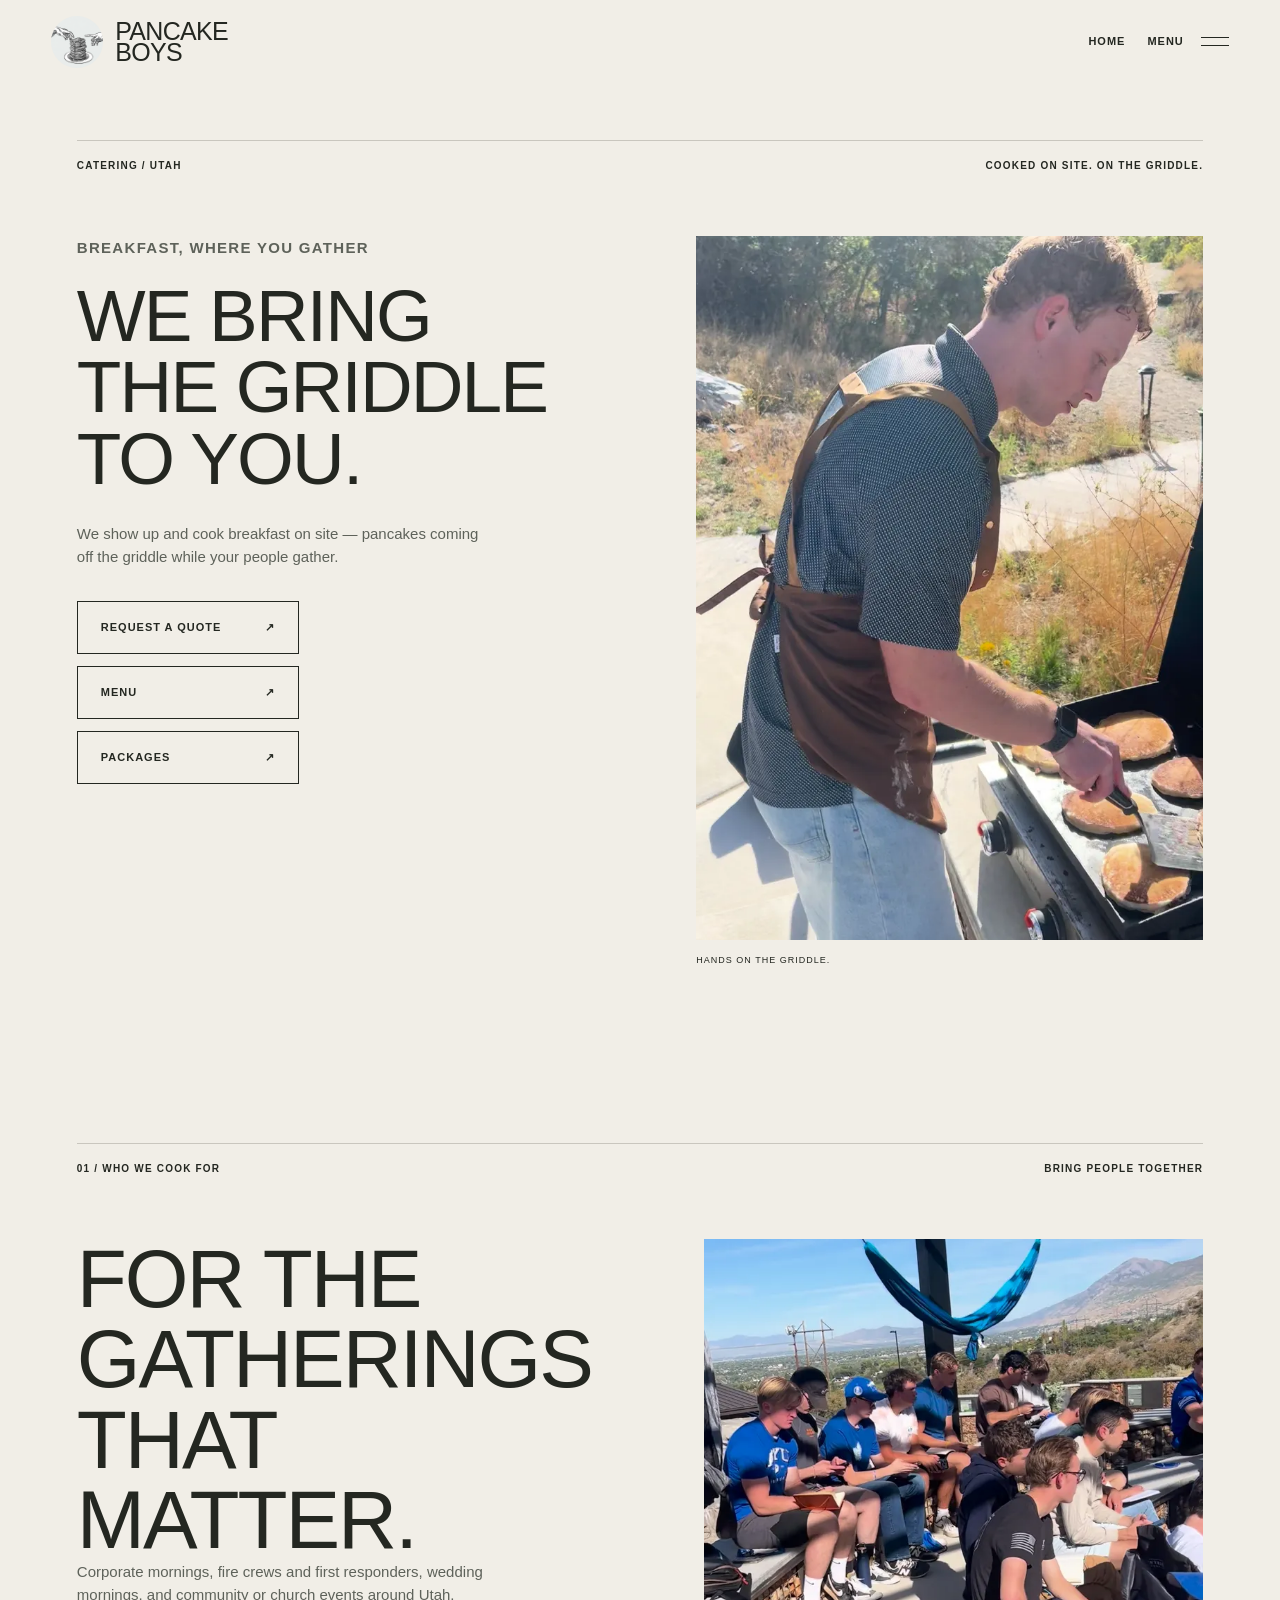
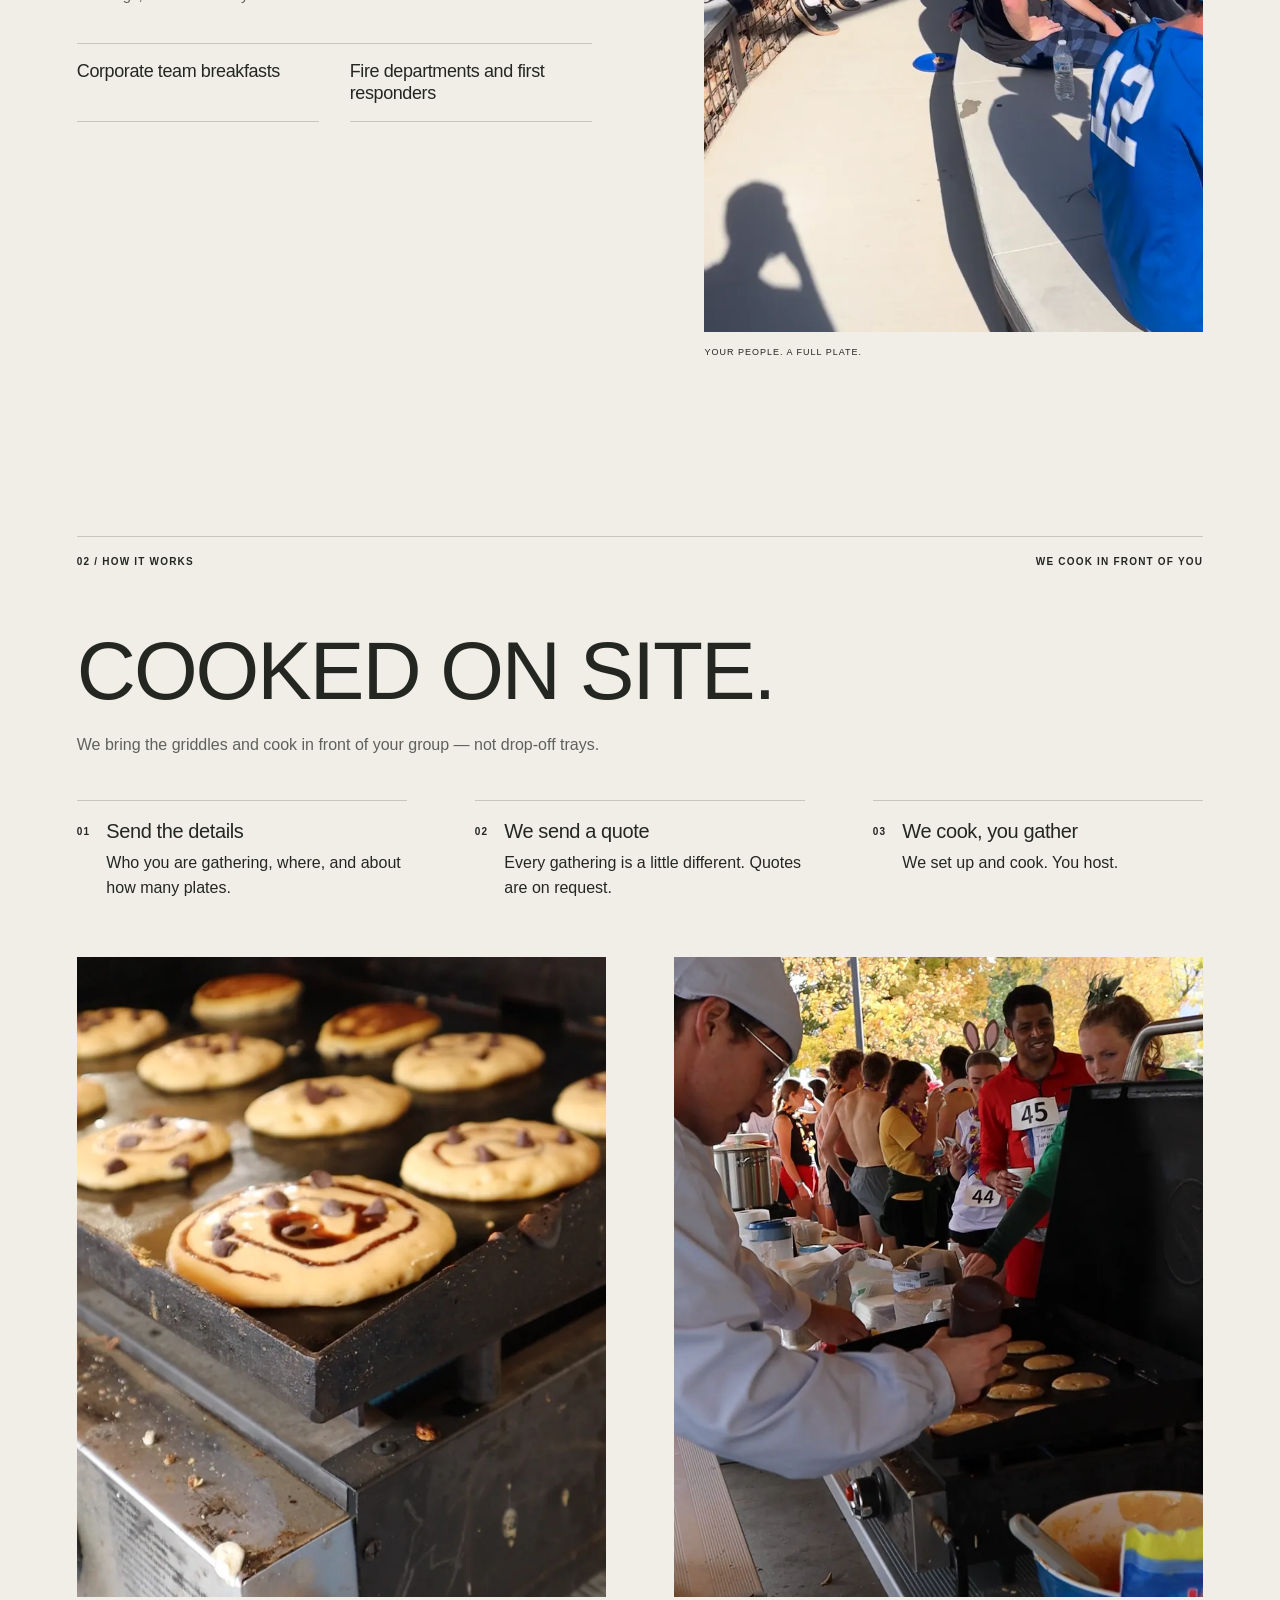
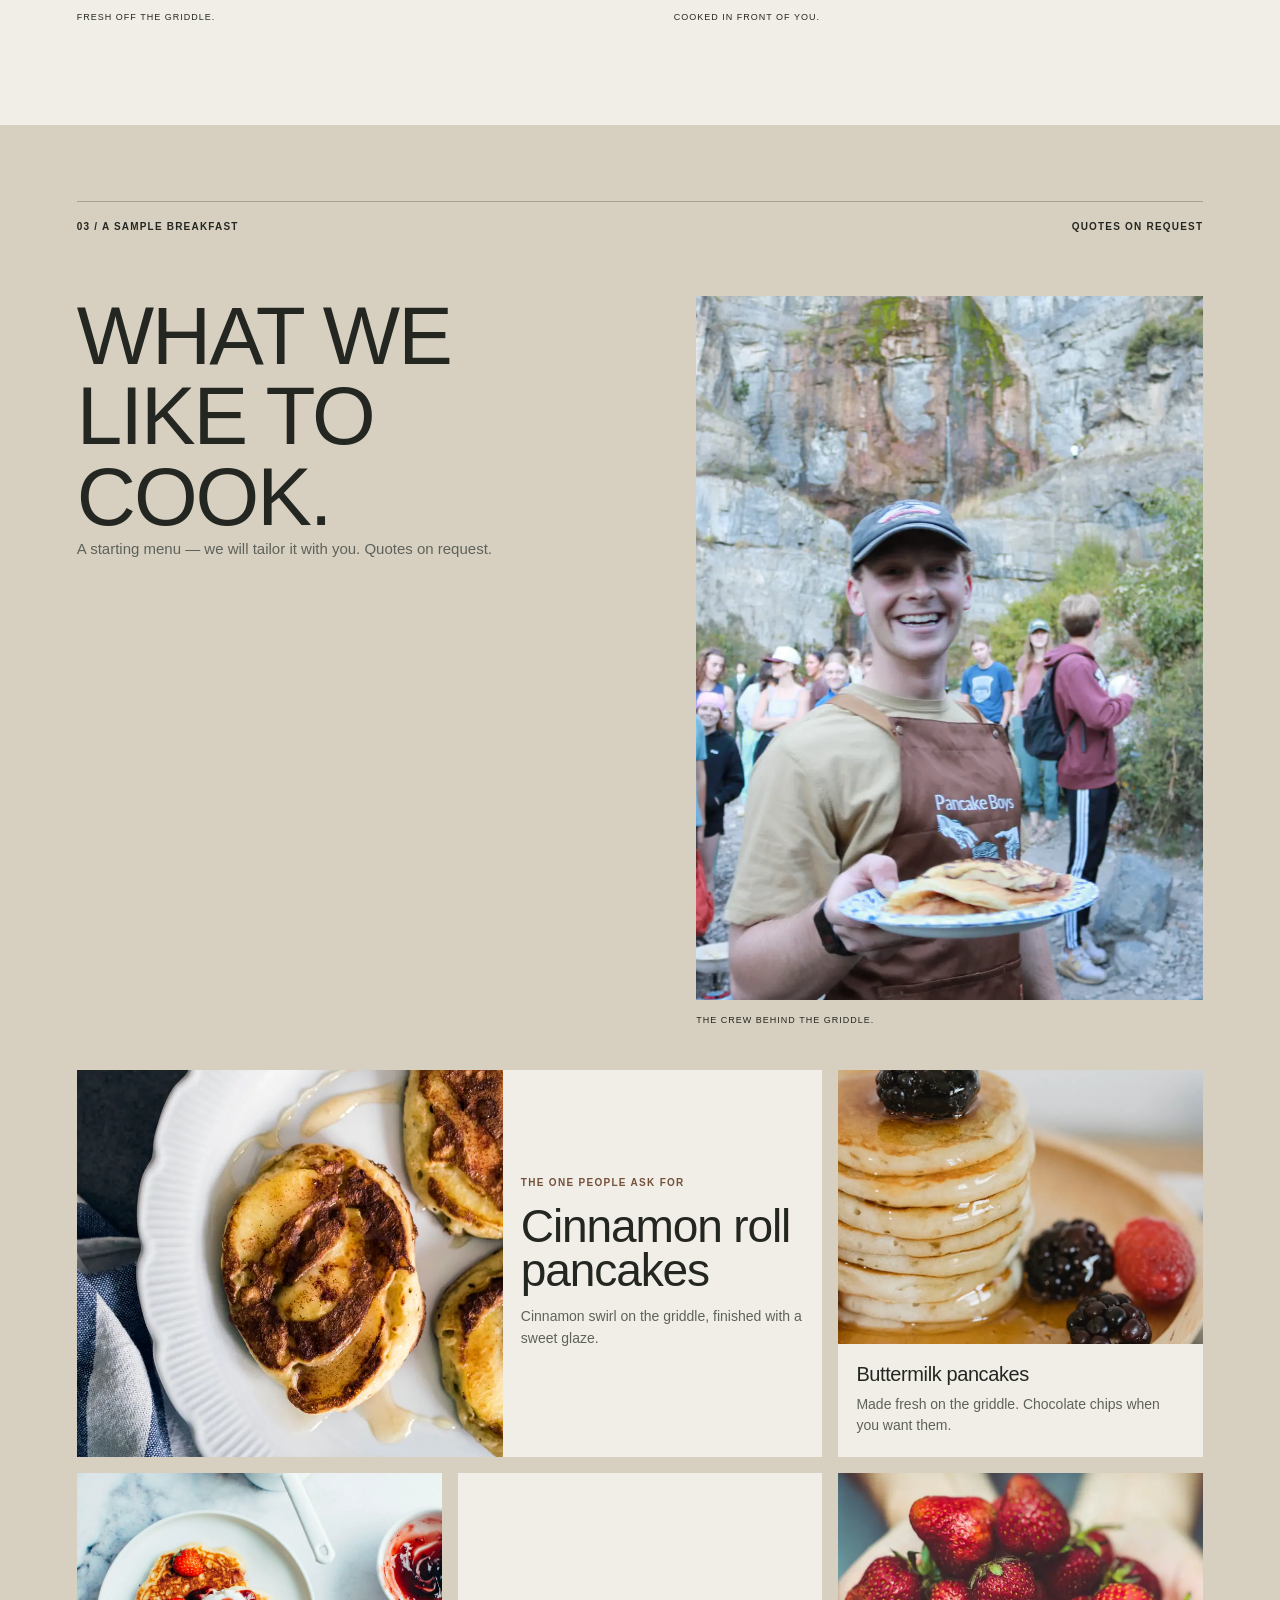
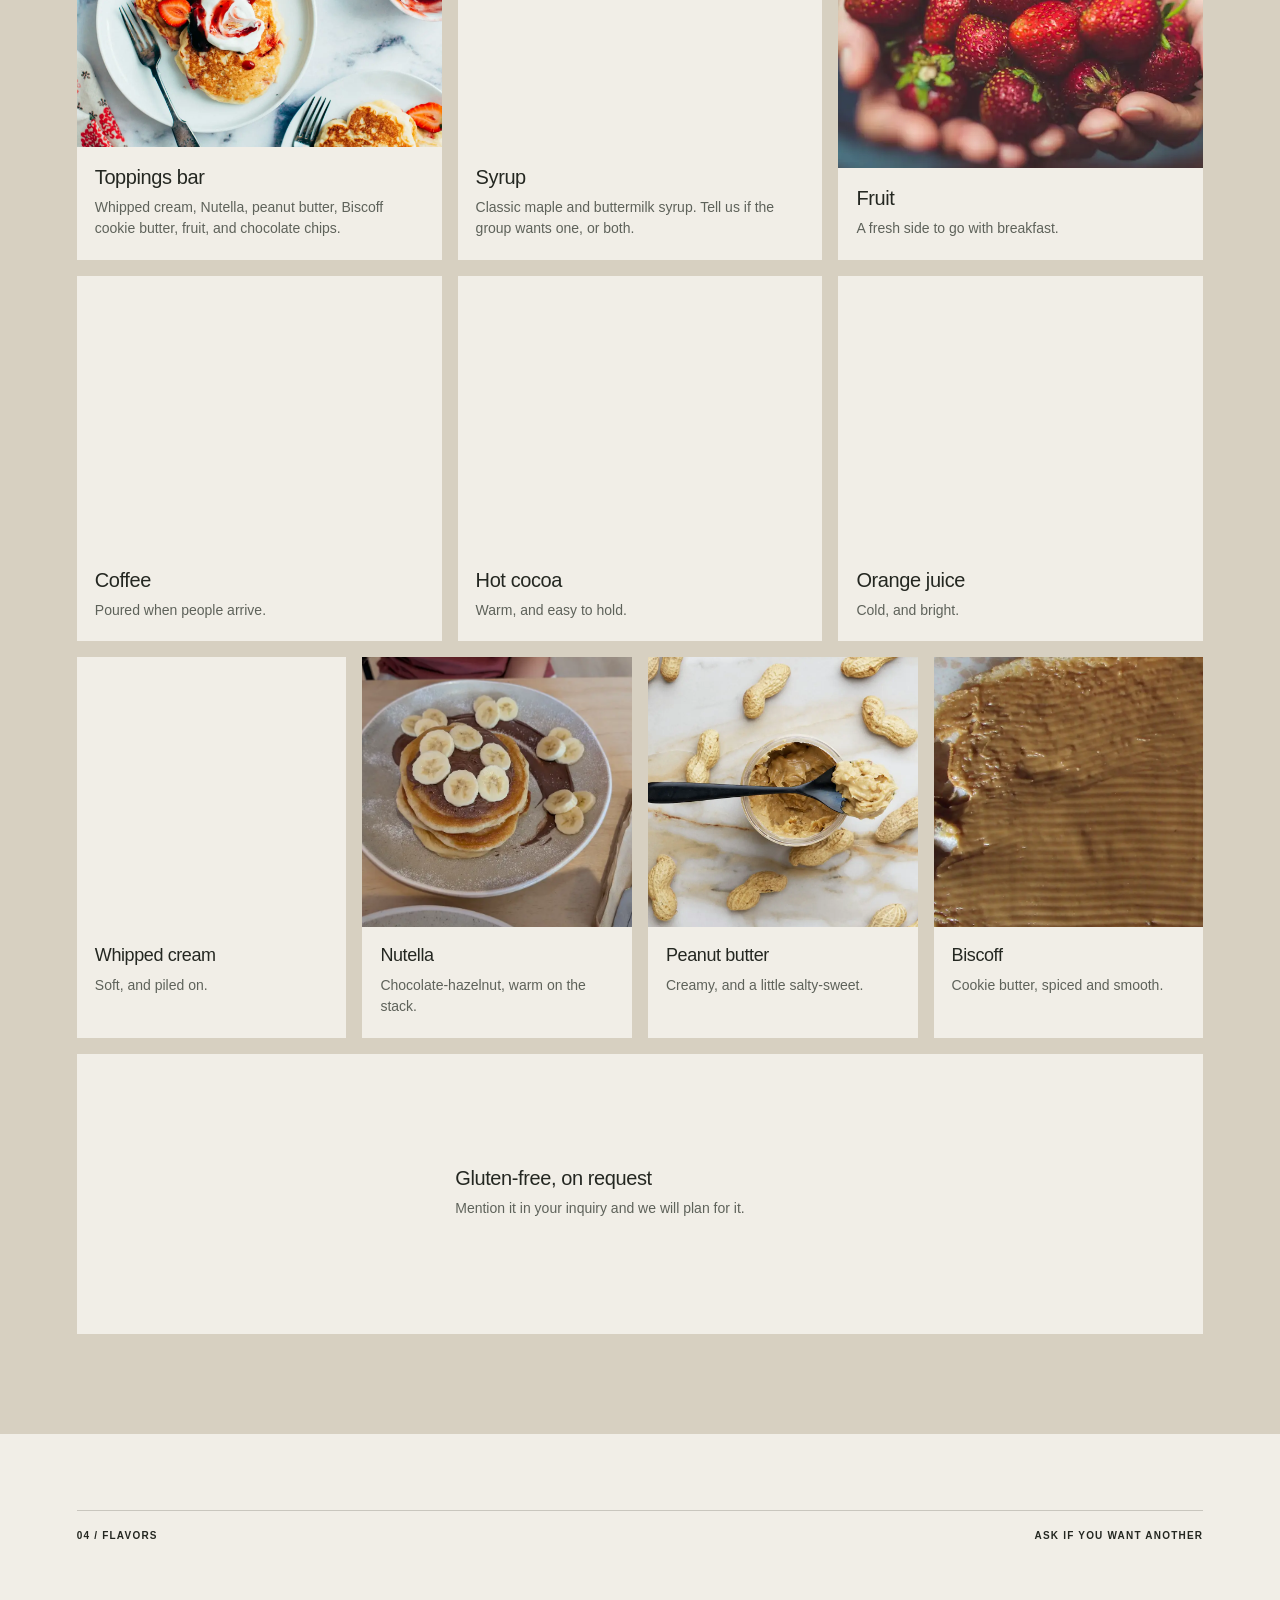
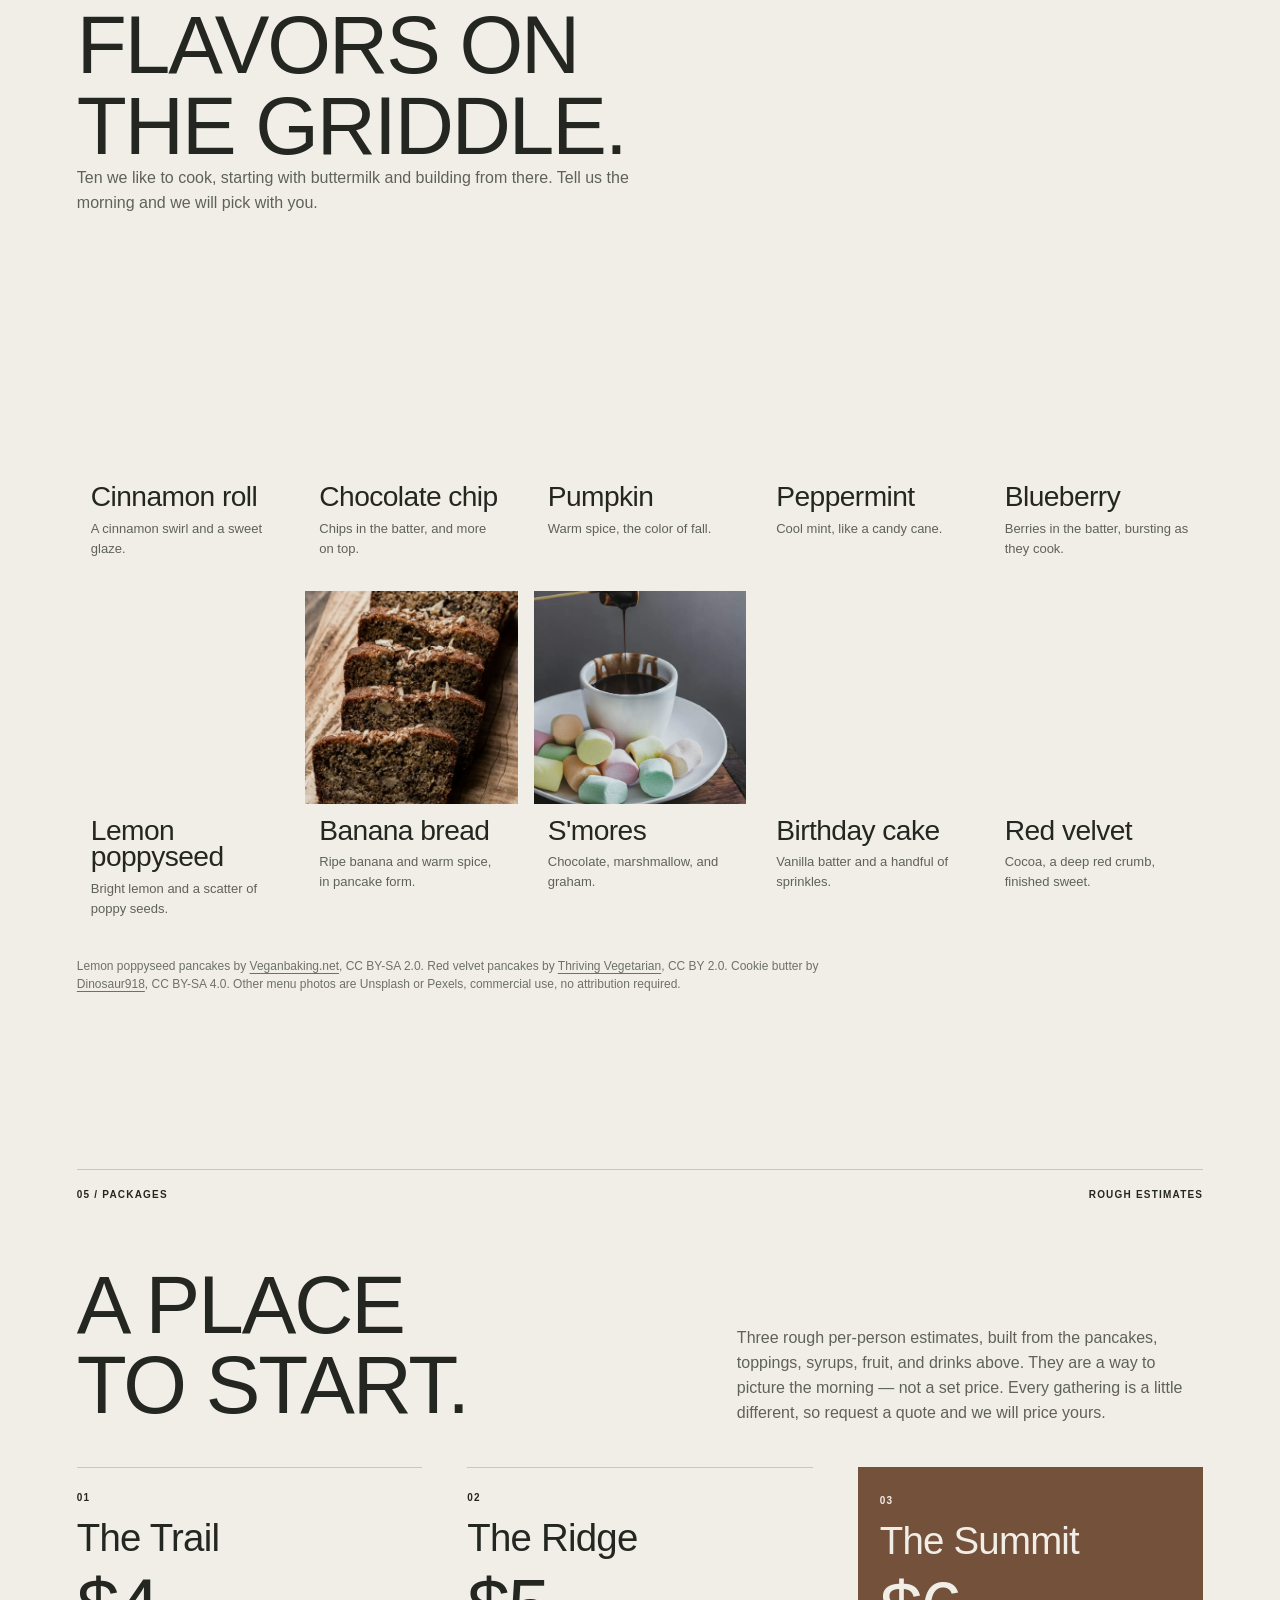
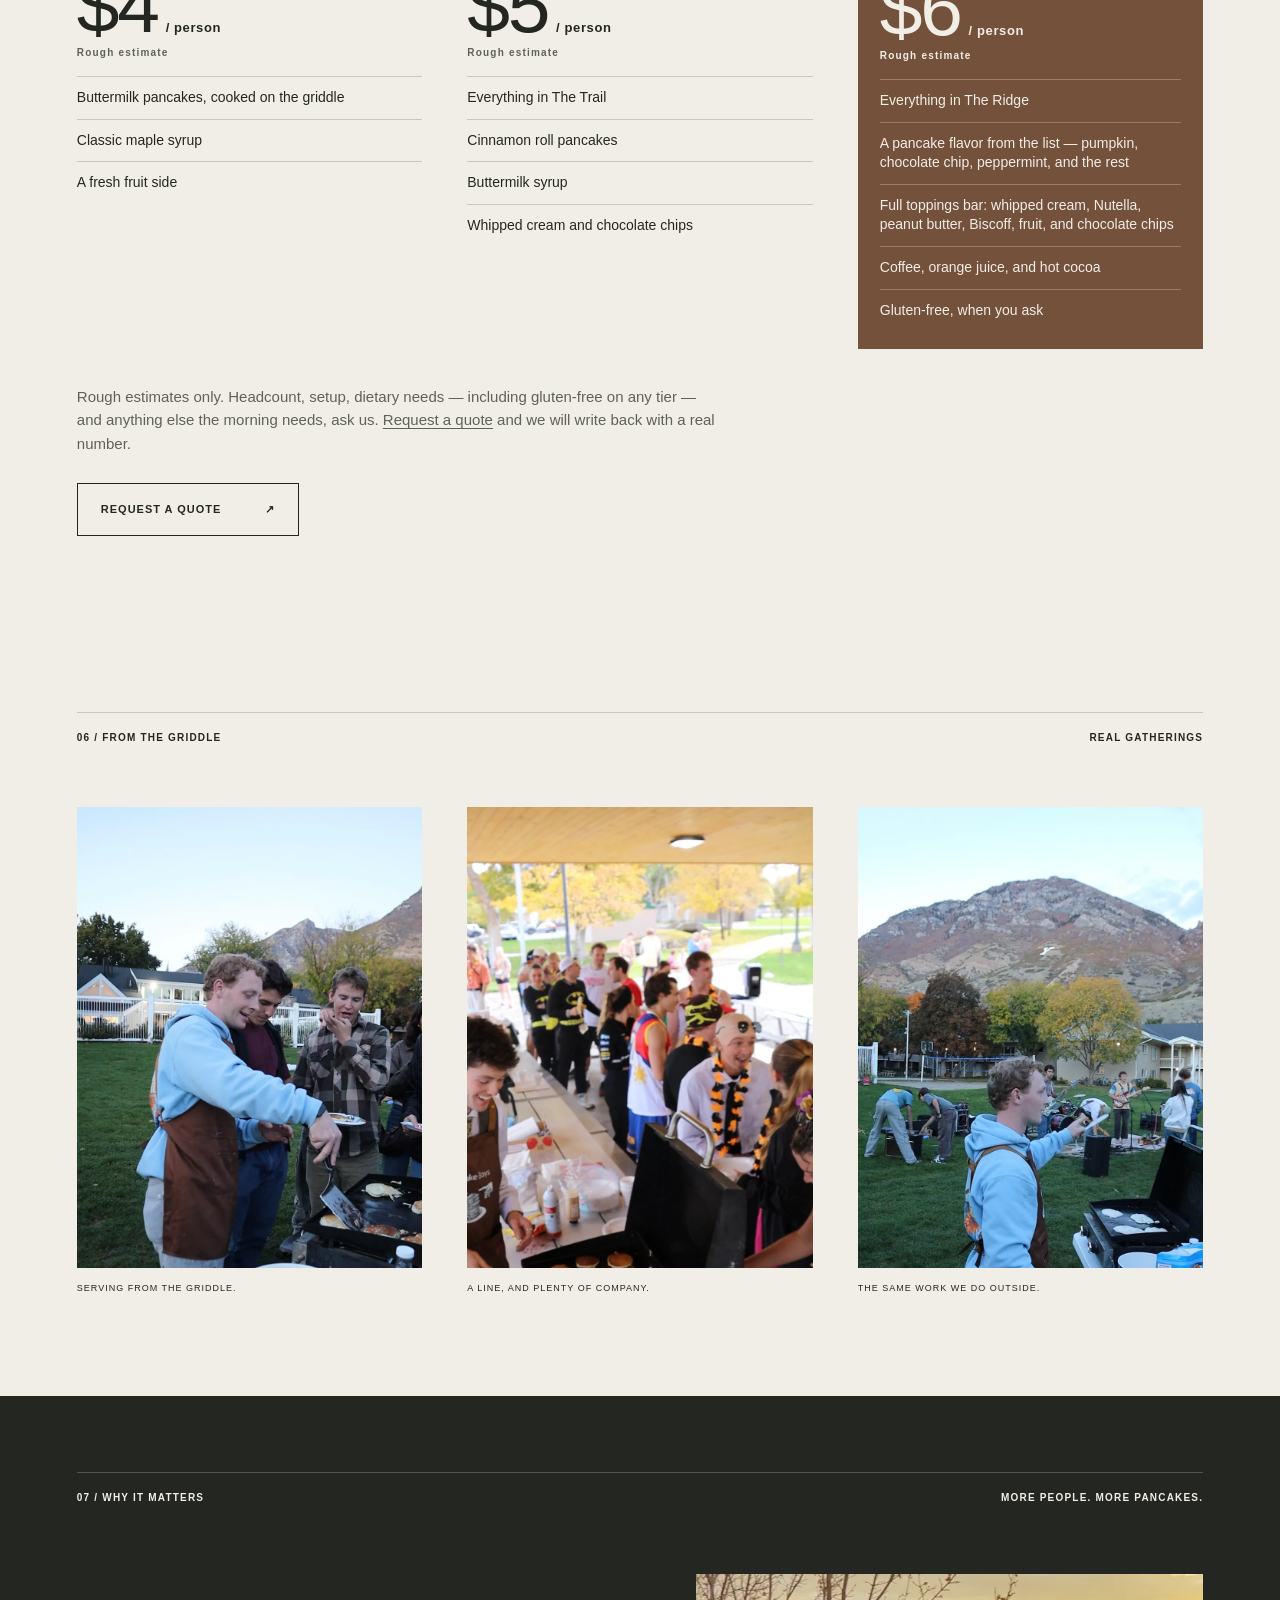
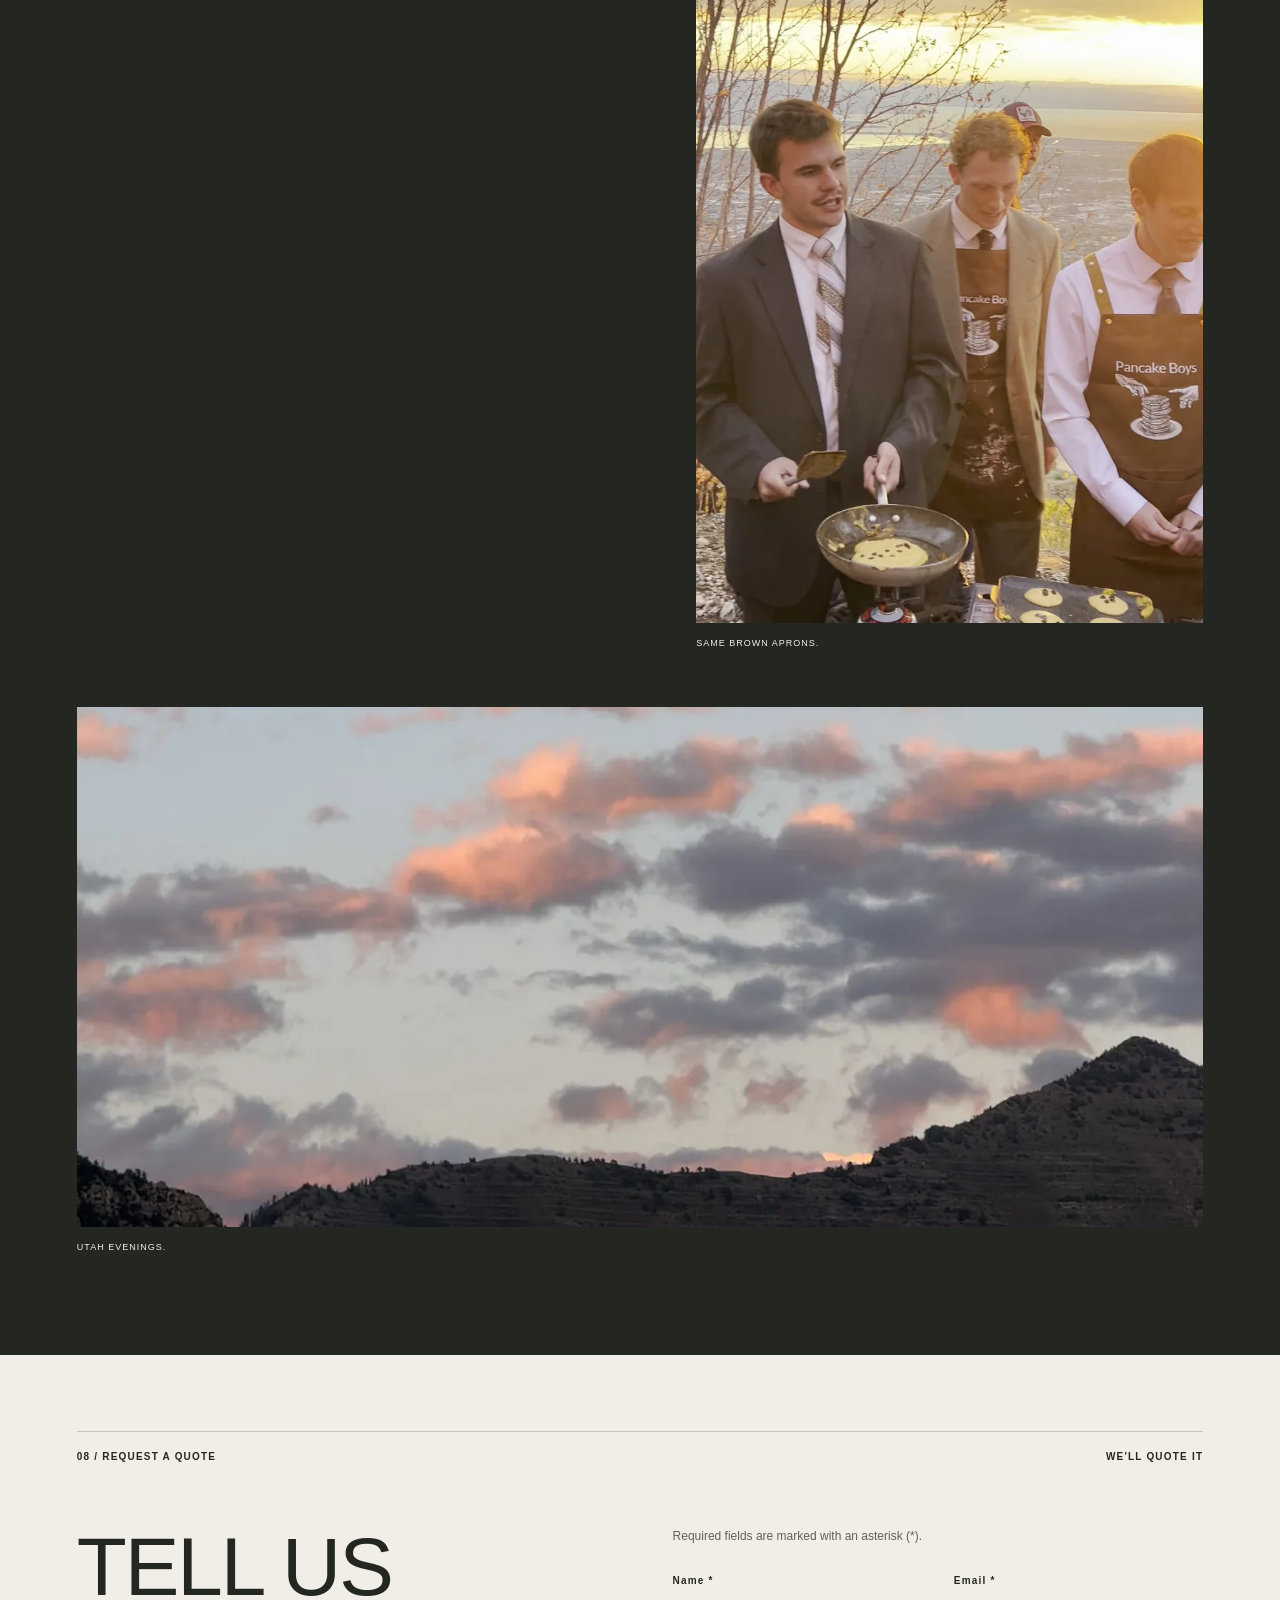
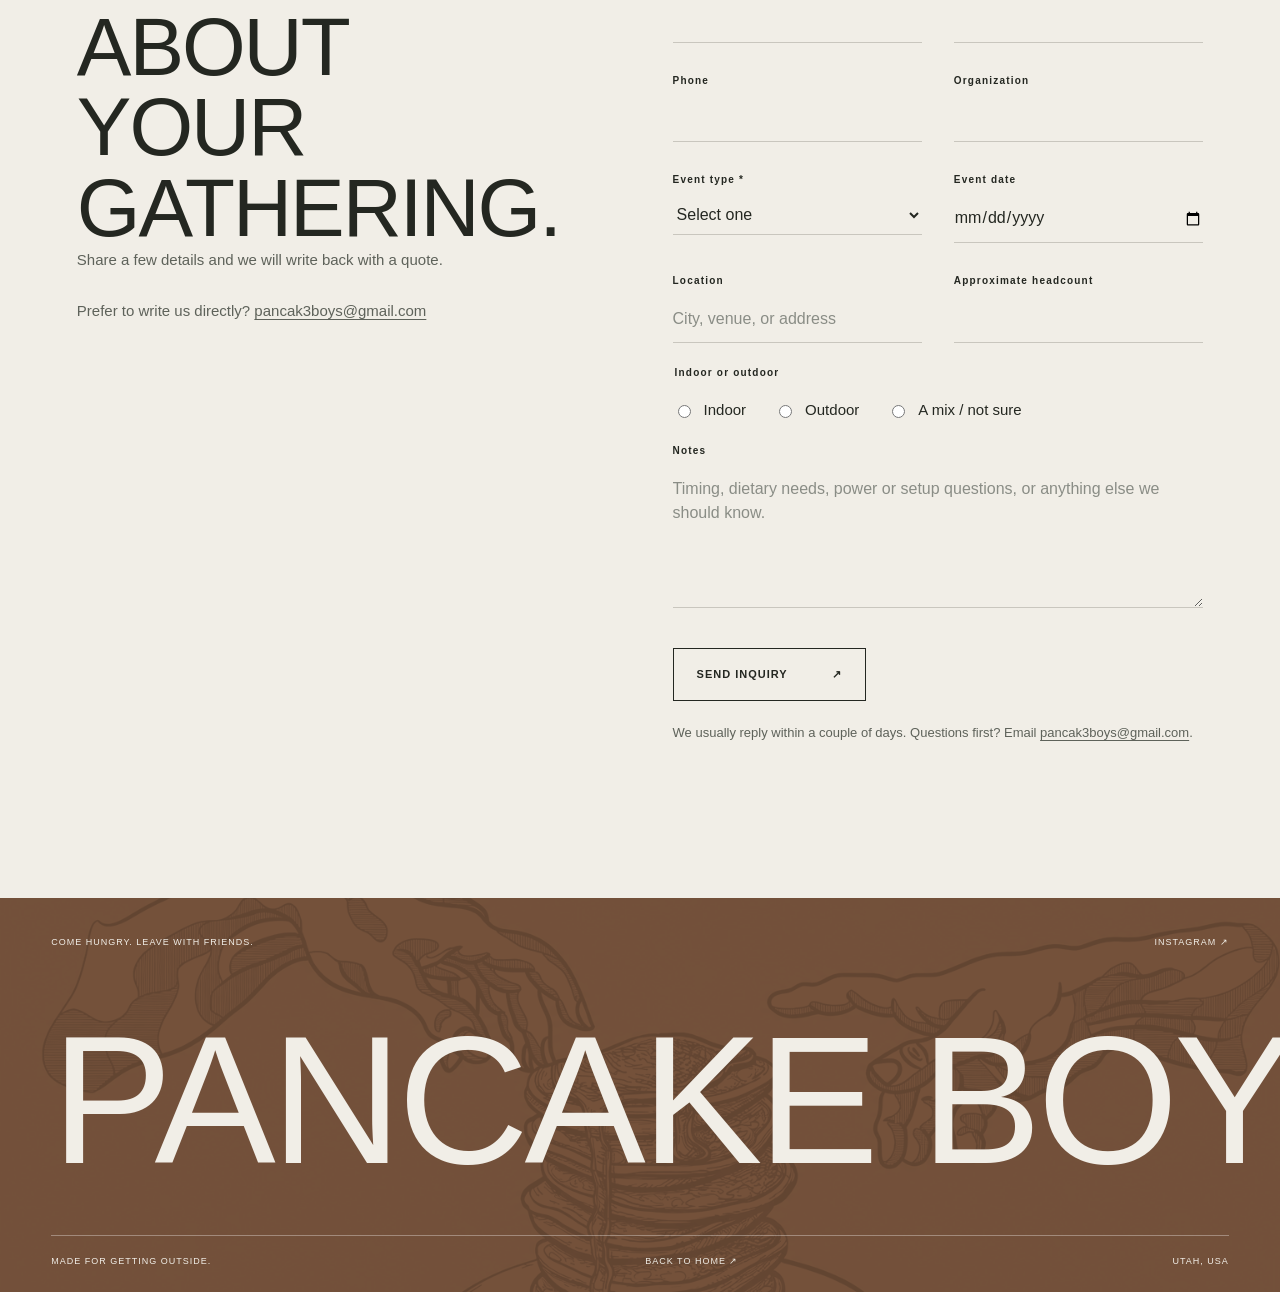
==== catering/index.html @ 2674aed0 "Use the Stewart Falls photo for the catering menu intro. Replace the menu-intro portrait with a tall" ====
<!doctype html>
<html lang="en">
<head>
  <meta charset="utf-8">
  <meta name="viewport" content="width=device-width, initial-scale=1">
  <title>Catering — Pancake Boys</title>
  <meta name="description" content="On-site breakfast catering from Pancake Boys. We bring the griddles to corporate mornings, first responders, wedding mornings, and community gatherings in Utah. Quotes on request.">
  <meta name="theme-color" content="#f1eee7">
  <link rel="canonical" href="https://pancak3boys.com/catering">
  <meta property="og:title" content="Catering — Pancake Boys">
  <meta property="og:description" content="On-site breakfast catering from Pancake Boys. We cook on the griddle at your gathering. Quotes on request.">
  <meta property="og:type" content="website">
  <meta property="og:url" content="https://pancak3boys.com/catering">
  <meta property="og:image" content="https://pancak3boys.com/website/assets/catering/og-catering.jpg">
  <meta property="og:image:width" content="1200">
  <meta property="og:image:height" content="630">
  <meta property="og:image:alt" content="Chocolate-chip pancakes cooking on a Pancake Boys griddle">
  <meta name="twitter:card" content="summary_large_image">
  <meta name="twitter:title" content="Catering — Pancake Boys">
  <meta name="twitter:description" content="On-site breakfast catering from Pancake Boys. We cook on the griddle at your gathering. Quotes on request.">
  <meta name="twitter:image" content="https://pancak3boys.com/website/assets/catering/og-catering.jpg">
  <link rel="icon" type="image/png" href="../website/assets/logo.png">
  <link rel="preload" as="image" href="../website/assets/logo.png">
  <link rel="preload" as="image" href="../website/assets/catering/griddle-flip-poster.webp">
  <link rel="stylesheet" href="../website/styles.css?v=catering-7">
  <script src="../website/content.js" defer></script>
  <script src="../website/catering.js?v=4" defer></script>
  <script>
    if (!matchMedia('(prefers-reduced-motion: reduce)').matches) document.documentElement.classList.add('motion-on');
  </script>
  <noscript><style>.reveal{opacity:1!important;transform:none!important}</style></noscript>
</head>
<body class="page-catering">
  <header class="header on-light" id="header">
    <a class="brand" href="../" aria-label="Pancake Boys home">
      <img class="brand-emblem" src="../website/assets/logo.png" alt="" width="1536" height="1024">
      <span>PANCAKE<br>BOYS</span>
    </a>
    <div class="header-actions">
      <a class="header-link" href="../">HOME</a>
      <button class="menu-toggle" aria-label="Open menu" aria-haspopup="dialog" aria-controls="menu-dialog" aria-expanded="false">
        <span>MENU</span><span class="menu-lines" aria-hidden="true"></span>
      </button>
    </div>
  </header>

  <main id="main">
    <section class="section catering-hero" id="catering-hero" aria-labelledby="catering-title">
      <div class="section-label"><span>CATERING / UTAH</span><span>COOKED ON SITE. ON THE GRIDDLE.</span></div>
      <div class="story-layout catering-split">
        <div class="catering-copy">
          <p class="eyebrow reveal">BREAKFAST, WHERE YOU GATHER</p>
          <h1 class="reveal" id="catering-title" style="--i:1">WE BRING<br>THE GRIDDLE<br>TO YOU.</h1>
          <p class="reveal" style="--i:1">We show up and cook breakfast on site — pancakes coming off the griddle while your people gather.</p>
          <div class="catering-hero-actions reveal" style="--i:2">
            <a class="link-button dark" href="#inquiry">REQUEST A QUOTE <span aria-hidden="true">↗</span></a>
            <a class="link-button dark" href="#menu">MENU <span aria-hidden="true">↗</span></a>
            <a class="link-button dark" href="#packages">PACKAGES <span aria-hidden="true">↗</span></a>
          </div>
        </div>
        <figure class="catering-photo catering-video-frame parallax-frame" data-video-focus="cook">
          <div class="parallax-clip" data-depth="0.75">
            <div class="catering-video-wrap parallax-shift">
              <img src="../website/assets/catering/griddle-flip-poster.webp" width="720" height="1280" alt="A Pancake Boy in a brown apron flipping pancakes on an outdoor griddle" fetchpriority="high">
              <video class="catering-inline-video" muted playsinline loop preload="metadata" poster="../website/assets/catering/griddle-flip-poster.webp" data-src="../website/assets/catering/griddle-flip.mp4" width="720" height="1280" disablepictureinpicture aria-label="A Pancake Boy in a brown apron flipping pancakes on an outdoor griddle"></video>
            </div>
          </div>
          <figcaption>HANDS ON THE GRIDDLE.</figcaption>
        </figure>
      </div>
    </section>

    <section class="section catering-for" id="who-we-cook-for" aria-labelledby="for-title">
      <div class="section-label"><span>01 / WHO WE COOK FOR</span><span>BRING PEOPLE TOGETHER</span></div>
      <div class="story-layout catering-split">
        <div class="catering-copy">
          <h2 class="reveal" id="for-title">FOR THE<br>GATHERINGS<br>THAT MATTER.</h2>
          <p class="reveal" style="--i:1">Corporate mornings, fire crews and first responders, wedding mornings, and community or church events around Utah.</p>
          <div class="catering-offers catering-offer-tiles">
            <article class="reveal" style="--i:0"><h3>Corporate team breakfasts</h3></article>
            <article class="reveal" style="--i:1"><h3>Fire departments and first responders</h3></article>
            <article class="reveal" style="--i:2"><h3>Wedding mornings</h3></article>
            <article class="reveal" style="--i:3"><h3>Community or church events</h3></article>
          </div>
        </div>
        <figure class="catering-photo catering-video-frame parallax-frame" data-video-focus="gather">
          <div class="parallax-clip" data-depth="0.75">
            <div class="catering-video-wrap parallax-shift">
              <img src="../website/assets/catering/gathering-poster.webp" width="720" height="1280" alt="Friends gathered under a mountain pavilion, sitting along a stone bench with plates while the valley opens behind them" loading="lazy">
              <video class="catering-inline-video" muted playsinline loop preload="metadata" poster="../website/assets/catering/gathering-poster.webp" data-src="../website/assets/catering/gathering.mp4" width="720" height="1280" disablepictureinpicture aria-label="Friends gathered under a mountain pavilion, sitting along a stone bench with plates while the valley opens behind them"></video>
            </div>
          </div>
          <figcaption>YOUR PEOPLE. A FULL PLATE.</figcaption>
        </figure>
      </div>
    </section>

    <section class="section catering-method" id="how-it-works" aria-labelledby="method-title">
      <div class="section-label"><span>02 / HOW IT WORKS</span><span>WE COOK IN FRONT OF YOU</span></div>
      <h2 class="reveal" id="method-title">COOKED ON SITE.</h2>
      <p class="catering-lead reveal" style="--i:1">We bring the griddles and cook in front of your group — not drop-off trays.</p>
      <ol class="catering-steps">
        <li class="reveal" style="--i:0">
          <span>01</span>
          <div>
            <h3>Send the details</h3>
            <p>Who you are gathering, where, and about how many plates.</p>
          </div>
        </li>
        <li class="reveal" style="--i:1">
          <span>02</span>
          <div>
            <h3>We send a quote</h3>
            <p>Every gathering is a little different. Quotes are on request.</p>
          </div>
        </li>
        <li class="reveal" style="--i:2">
          <span>03</span>
          <div>
            <h3>We cook, you gather</h3>
            <p>We set up and cook. You host.</p>
          </div>
        </li>
      </ol>
      <div class="catering-photo-pair">
        <figure class="catering-photo parallax-frame reveal">
          <div class="parallax-clip">
            <div class="parallax-shift">
              <img src="../website/assets/catering/pancake-on-griddle.webp" width="900" height="1600" alt="Chocolate-chip pancakes cooking on a griddle, the nearest one decorated with a syrup swirl" loading="lazy">
            </div>
          </div>
          <figcaption>FRESH OFF THE GRIDDLE.</figcaption>
        </figure>
        <figure class="catering-photo parallax-frame reveal" style="--i:1">
          <div class="parallax-clip">
            <div class="parallax-shift">
              <img src="../website/assets/catering/host-at-griddle.webp" width="900" height="1600" alt="A cook in a white coat preparing pancakes on a griddle while guests wait in line at a community gathering" loading="lazy">
            </div>
          </div>
          <figcaption>COOKED IN FRONT OF YOU.</figcaption>
        </figure>
      </div>
    </section>

    <section class="section catering-menu-section" id="menu" aria-labelledby="menu-title">
      <div class="section-label"><span>03 / A SAMPLE BREAKFAST</span><span>QUOTES ON REQUEST</span></div>
      <div class="story-layout catering-split catering-menu-intro">
        <div class="catering-copy">
          <h2 class="reveal" id="menu-title">WHAT WE<br>LIKE TO COOK.</h2>
          <p class="reveal" style="--i:1">A starting menu — we will tailor it with you. Quotes on request.</p>
        </div>
        <figure class="catering-photo parallax-frame">
          <div class="parallax-clip" data-depth="0.7">
            <div class="parallax-shift">
              <img src="../website/assets/catering/menu-intro-pancakes.webp" width="1080" height="1620" alt="A Pancake Boy in a logo apron holding a plate of fresh pancakes beside a waterfall, with hikers behind him" loading="lazy">
            </div>
          </div>
          <figcaption>THE CREW BEHIND THE GRIDDLE.</figcaption>
        </figure>
      </div>
      <!-- Sample menu. Flavors and toppings can be tailored. Quotes on request. -->
      <!-- Stock photo sources and licenses are listed in website/README.md. -->
      <div class="catering-menu">
        <article class="menu-card menu-card-feature reveal">
          <div class="parallax-clip" data-depth="0.65">
            <div class="parallax-shift">
              <img src="../website/assets/catering/menu-cinnamon.webp" width="1400" height="934" alt="Three pancakes with a dark cinnamon swirl and a pale glaze on a white plate" loading="lazy" decoding="async">
            </div>
          </div>
          <div class="menu-card-body">
            <p class="eyebrow">THE ONE PEOPLE ASK FOR</p>
            <h3>Cinnamon roll pancakes</h3>
            <p>Cinnamon swirl on the griddle, finished with a sweet glaze.</p>
          </div>
        </article>
        <article class="menu-card reveal" style="--i:1">
          <div class="parallax-clip" data-depth="0.6">
            <div class="parallax-shift">
              <img src="../website/assets/catering/menu-buttermilk.webp" width="1000" height="1500" alt="A stack of pancakes with berries and syrup on a wooden plate" loading="lazy" decoding="async">
            </div>
          </div>
          <div class="menu-card-body">
            <h3>Buttermilk pancakes</h3>
            <p>Made fresh on the griddle. Chocolate chips when you want them.</p>
          </div>
        </article>
        <article class="menu-card reveal" style="--i:0">
          <div class="parallax-clip" data-depth="0.55">
            <div class="parallax-shift">
              <img src="../website/assets/catering/menu-toppings.webp" width="1400" height="1750" alt="Pancakes with whipped cream, strawberries, and berry sauce, beside a pitcher of syrup" loading="lazy" decoding="async" style="object-position:32% 68%">
            </div>
          </div>
          <div class="menu-card-body">
            <h3>Toppings bar</h3>
            <p>Whipped cream, Nutella, peanut butter, Biscoff cookie butter, fruit, and chocolate chips.</p>
          </div>
        </article>
        <article class="menu-card reveal" style="--i:1">
          <div class="parallax-clip" data-depth="0.55">
            <div class="parallax-shift">
              <img src="../website/assets/catering/menu-syrup.webp" width="1000" height="1250" alt="Syrup pouring from a pitcher onto a stack of pancakes" loading="lazy" decoding="async">
            </div>
          </div>
          <div class="menu-card-body">
            <h3>Syrup</h3>
            <p>Classic maple and buttermilk syrup. Tell us if the group wants one, or both.</p>
          </div>
        </article>
        <article class="menu-card reveal" style="--i:1">
          <div class="parallax-clip" data-depth="0.55">
            <div class="parallax-shift">
              <img src="../website/assets/catering/menu-fruit.webp" width="1000" height="662" alt="Two hands holding a handful of ripe strawberries" loading="lazy" decoding="async">
            </div>
          </div>
          <div class="menu-card-body">
            <h3>Fruit</h3>
            <p>A fresh side to go with breakfast.</p>
          </div>
        </article>
        <div class="menu-drinks" role="group" aria-label="Coffee, hot cocoa, and orange juice">
          <article class="menu-card reveal" style="--i:0">
            <div class="parallax-clip" data-depth="0.5">
              <div class="parallax-shift">
                <img src="../website/assets/catering/drink-coffee.webp" width="1100" height="1650" alt="A cup of coffee with latte art on a wooden table" loading="lazy" decoding="async" style="object-position:center 68%">
              </div>
            </div>
            <div class="menu-card-body">
              <h3>Coffee</h3>
              <p>Poured when people arrive.</p>
            </div>
          </article>
          <article class="menu-card reveal" style="--i:1">
            <div class="parallax-clip" data-depth="0.5">
              <div class="parallax-shift">
                <img src="../website/assets/catering/menu-drinks.webp" width="1000" height="1500" alt="Hot cocoa pouring into a ceramic mug" loading="lazy" decoding="async" style="object-position:center 42%">
              </div>
            </div>
            <div class="menu-card-body">
              <h3>Hot cocoa</h3>
              <p>Warm, and easy to hold.</p>
            </div>
          </article>
          <article class="menu-card reveal" style="--i:2">
            <div class="parallax-clip" data-depth="0.5">
              <div class="parallax-shift">
                <img src="../website/assets/catering/drink-orange.webp" width="1100" height="826" alt="A glass of orange juice with orange slices and whole oranges on a wooden table" loading="lazy" decoding="async">
              </div>
            </div>
            <div class="menu-card-body">
              <h3>Orange juice</h3>
              <p>Cold, and bright.</p>
            </div>
          </article>
        </div>
        <article class="menu-card menu-card-mini topping-row-start reveal" style="--i:0">
          <div class="parallax-clip" data-depth="0.45">
            <div class="parallax-shift">
              <img src="../website/assets/catering/menu-toppings.webp" width="1400" height="1750" alt="Whipped cream on pancakes with strawberries and berry sauce" loading="lazy" decoding="async" style="object-position:32% 68%">
            </div>
          </div>
          <div class="menu-card-body">
            <h3>Whipped cream</h3>
            <p>Soft, and piled on.</p>
          </div>
        </article>
        <article class="menu-card menu-card-mini reveal" style="--i:1">
          <div class="parallax-clip" data-depth="0.45">
            <div class="parallax-shift">
              <img src="../website/assets/catering/topping-nutella.webp" width="1200" height="904" alt="Pancakes covered with chocolate-hazelnut spread and banana slices" loading="lazy" decoding="async">
            </div>
          </div>
          <div class="menu-card-body">
            <h3>Nutella</h3>
            <p>Chocolate-hazelnut, warm on the stack.</p>
          </div>
        </article>
        <article class="menu-card menu-card-mini reveal" style="--i:2">
          <div class="parallax-clip" data-depth="0.45">
            <div class="parallax-shift">
              <img src="../website/assets/catering/topping-peanut.webp" width="1200" height="1200" alt="A spoon of peanut butter over an open jar, with peanuts around it" loading="lazy" decoding="async">
            </div>
          </div>
          <div class="menu-card-body">
            <h3>Peanut butter</h3>
            <p>Creamy, and a little salty-sweet.</p>
          </div>
        </article>
        <article class="menu-card menu-card-mini reveal" style="--i:3">
          <div class="parallax-clip" data-depth="0.45">
            <div class="parallax-shift">
              <img src="../website/assets/catering/topping-biscoff.webp" width="1000" height="1000" alt="Cookie butter spread across a slice of bread, with the crust along the edge" loading="lazy" decoding="async">
            </div>
          </div>
          <div class="menu-card-body">
            <h3>Biscoff</h3>
            <p>Cookie butter, spiced and smooth.</p>
          </div>
        </article>
        <article class="menu-card menu-card-note reveal">
          <div class="parallax-clip" data-depth="0.5">
            <div class="parallax-shift">
              <img src="../website/assets/catering/menu-gluten-free.webp" width="1100" height="880" alt="A tall stack of pancakes with berries. Ask us if you need this gluten-free." loading="lazy" decoding="async">
            </div>
          </div>
          <div class="menu-card-body">
            <h3>Gluten-free, on request</h3>
            <p>Mention it in your inquiry and we will plan for it.</p>
          </div>
        </article>
      </div>
    </section>

    <section class="section catering-flavors" id="flavors" aria-labelledby="flavors-title">
      <div class="section-label"><span>04 / FLAVORS</span><span>ASK IF YOU WANT ANOTHER</span></div>
      <div class="packages-head">
        <h2 class="reveal" id="flavors-title">FLAVORS ON<br>THE GRIDDLE.</h2>
        <p class="catering-lead reveal" style="--i:1">Ten we like to cook, starting with buttermilk and building from there. Tell us the morning and we will pick with you.</p>
      </div>
      <div class="flavor-grid">
        <article class="flavor-card reveal" style="--i:0">
          <div class="parallax-clip" data-depth="0.5">
            <div class="parallax-shift">
              <img src="../website/assets/catering/menu-cinnamon.webp" width="1400" height="934" alt="Three pancakes with a dark cinnamon swirl and a pale glaze" loading="lazy" decoding="async" style="object-position:72% 48%">
            </div>
          </div>
          <div class="menu-card-body">
            <h3>Cinnamon roll</h3>
            <p>A cinnamon swirl and a sweet glaze.</p>
          </div>
        </article>
        <article class="flavor-card reveal" style="--i:1">
          <div class="parallax-clip" data-depth="0.5">
            <div class="parallax-shift">
              <img src="../website/assets/catering/flavor-chocolate.webp" width="1000" height="2214" alt="A stack of pancakes topped with chocolate chips, with banana slices in front" loading="lazy" decoding="async">
            </div>
          </div>
          <div class="menu-card-body">
            <h3>Chocolate chip</h3>
            <p>Chips in the batter, and more on top.</p>
          </div>
        </article>
        <article class="flavor-card reveal" style="--i:2">
          <div class="parallax-clip" data-depth="0.5">
            <div class="parallax-shift">
              <img src="../website/assets/catering/flavor-pumpkin.webp" width="1200" height="800" alt="Golden pumpkin pancakes with honey and a bowl of pumpkin jam" loading="lazy" decoding="async" style="object-position:22% 45%">
            </div>
          </div>
          <div class="menu-card-body">
            <h3>Pumpkin</h3>
            <p>Warm spice, the color of fall.</p>
          </div>
        </article>
        <article class="flavor-card reveal" style="--i:3">
          <div class="parallax-clip" data-depth="0.5">
            <div class="parallax-shift">
              <img src="../website/assets/catering/flavor-peppermint.webp" width="1100" height="1376" alt="Red and white peppermint candies scattered on a white surface" loading="lazy" decoding="async">
            </div>
          </div>
          <div class="menu-card-body">
            <h3>Peppermint</h3>
            <p>Cool mint, like a candy cane.</p>
          </div>
        </article>
        <article class="flavor-card reveal" style="--i:4">
          <div class="parallax-clip" data-depth="0.5">
            <div class="parallax-shift">
              <img src="../website/assets/catering/flavor-blueberry.webp" width="1200" height="800" alt="A tall stack of pancakes covered with blueberries and syrup" loading="lazy" decoding="async">
            </div>
          </div>
          <div class="menu-card-body">
            <h3>Blueberry</h3>
            <p>Berries in the batter, bursting as they cook.</p>
          </div>
        </article>
        <article class="flavor-card reveal" style="--i:0">
          <div class="parallax-clip" data-depth="0.5">
            <div class="parallax-shift">
              <img src="../website/assets/catering/flavor-lemon.webp" width="1200" height="800" alt="Speckled lemon poppyseed pancakes with strips of lemon zest" loading="lazy" decoding="async">
            </div>
          </div>
          <div class="menu-card-body">
            <h3>Lemon poppyseed</h3>
            <p>Bright lemon and a scatter of poppy seeds.</p>
          </div>
        </article>
        <article class="flavor-card reveal" style="--i:1">
          <div class="parallax-clip" data-depth="0.5">
            <div class="parallax-shift">
              <img src="../website/assets/catering/flavor-banana.webp" width="900" height="1348" alt="Slices of banana bread on a wooden board" loading="lazy" decoding="async">
            </div>
          </div>
          <div class="menu-card-body">
            <h3>Banana bread</h3>
            <p>Ripe banana and warm spice, in pancake form.</p>
          </div>
        </article>
        <article class="flavor-card reveal" style="--i:2">
          <div class="parallax-clip" data-depth="0.5">
            <div class="parallax-shift">
              <img src="../website/assets/catering/flavor-smores.webp" width="1100" height="1650" alt="A marshmallow dipped in melted chocolate, with more marshmallows on a plate" loading="lazy" decoding="async" style="object-position:center 28%">
            </div>
          </div>
          <div class="menu-card-body">
            <h3>S'mores</h3>
            <p>Chocolate, marshmallow, and graham.</p>
          </div>
        </article>
        <article class="flavor-card reveal" style="--i:3">
          <div class="parallax-clip" data-depth="0.5">
            <div class="parallax-shift">
              <img src="../website/assets/catering/flavor-birthday.webp" width="1200" height="798" alt="A glass bowl filled with rainbow sprinkles" loading="lazy" decoding="async">
            </div>
          </div>
          <div class="menu-card-body">
            <h3>Birthday cake</h3>
            <p>Vanilla batter and a handful of sprinkles.</p>
          </div>
        </article>
        <article class="flavor-card reveal" style="--i:4">
          <div class="parallax-clip" data-depth="0.5">
            <div class="parallax-shift">
              <img src="../website/assets/catering/flavor-redvelvet.webp" width="1200" height="782" alt="A tall stack of deep red velvet pancakes on a white plate" loading="lazy" decoding="async">
            </div>
          </div>
          <div class="menu-card-body">
            <h3>Red velvet</h3>
            <p>Cocoa, a deep red crumb, finished sweet.</p>
          </div>
        </article>
      </div>
      <p class="photo-credit">Lemon poppyseed pancakes by <a href="https://commons.wikimedia.org/wiki/File:Vegan_Lemon_Poppyseed_Pancakes_(4107591530).jpg">Veganbaking.net</a>, CC BY-SA 2.0. Red velvet pancakes by <a href="https://commons.wikimedia.org/wiki/File:Red_Velvet_Pancakes_-_11361937484.jpg">Thriving Vegetarian</a>, CC BY 2.0. Cookie butter by <a href="https://commons.wikimedia.org/wiki/File:Speculaaspasta.JPG">Dinosaur918</a>, CC BY-SA 4.0. Other menu photos are Unsplash or Pexels, commercial use, no attribution required.</p>
    </section>

    <section class="section catering-packages" id="packages" aria-labelledby="packages-title">
      <div class="section-label"><span>05 / PACKAGES</span><span>ROUGH ESTIMATES</span></div>
      <div class="packages-head">
        <h2 class="reveal" id="packages-title">A PLACE<br>TO START.</h2>
        <p class="catering-lead reveal" style="--i:1">Three rough per-person estimates, built from the pancakes, toppings, syrups, fruit, and drinks above. They are a way to picture the morning — not a set price. Every gathering is a little different, so request a quote and we will price yours.</p>
      </div>
      <div class="package-grid">
        <article class="package-card reveal" style="--i:0">
          <p class="package-index">01</p>
          <h3>The Trail</h3>
          <p class="package-price"><span class="package-amount">$4</span> <span class="package-unit">/ person</span></p>
          <p class="package-estimate">Rough estimate</p>
          <ul>
            <li>Buttermilk pancakes, cooked on the griddle</li>
            <li>Classic maple syrup</li>
            <li>A fresh fruit side</li>
          </ul>
        </article>
        <article class="package-card reveal" style="--i:1">
          <p class="package-index">02</p>
          <h3>The Ridge</h3>
          <p class="package-price"><span class="package-amount">$5</span> <span class="package-unit">/ person</span></p>
          <p class="package-estimate">Rough estimate</p>
          <ul>
            <li>Everything in The Trail</li>
            <li>Cinnamon roll pancakes</li>
            <li>Buttermilk syrup</li>
            <li>Whipped cream and chocolate chips</li>
          </ul>
        </article>
        <article class="package-card package-card-summit reveal" style="--i:2">
          <p class="package-index">03</p>
          <h3>The Summit</h3>
          <p class="package-price"><span class="package-amount">$6</span> <span class="package-unit">/ person</span></p>
          <p class="package-estimate">Rough estimate</p>
          <ul>
            <li>Everything in The Ridge</li>
            <li>A pancake flavor from the list — pumpkin, chocolate chip, peppermint, and the rest</li>
            <li>Full toppings bar: whipped cream, Nutella, peanut butter, Biscoff, fruit, and chocolate chips</li>
            <li>Coffee, orange juice, and hot cocoa</li>
            <li>Gluten-free, when you ask</li>
          </ul>
        </article>
      </div>
      <p class="package-note reveal">Rough estimates only. Headcount, setup, dietary needs — including gluten-free on any tier — and anything else the morning needs, ask us. <a href="#inquiry">Request a quote</a> and we will write back with a real number.</p>
      <div class="packages-cta reveal" style="--i:1">
        <a class="link-button dark" href="#inquiry">REQUEST A QUOTE <span aria-hidden="true">↗</span></a>
      </div>
    </section>

    <section class="section catering-gallery" id="from-the-griddle" aria-label="Photos from our gatherings">
      <div class="section-label"><span>06 / FROM THE GRIDDLE</span><span>REAL GATHERINGS</span></div>
      <div class="catering-strip">
        <figure class="parallax-frame reveal">
          <div class="parallax-clip">
            <div class="parallax-shift">
              <img src="../website/assets/catering/serving-guests.webp" width="900" height="1600" alt="A Pancake Boy in a blue hoodie and brown apron serving pancakes from a griddle to guests outdoors, with a mixing bowl in the foreground and a mountain behind them" loading="lazy">
            </div>
          </div>
          <figcaption>SERVING FROM THE GRIDDLE.</figcaption>
        </figure>
        <figure class="parallax-frame reveal" style="--i:1">
          <div class="parallax-clip">
            <div class="parallax-shift">
              <img src="../website/assets/catering/group-at-griddle.webp" width="900" height="1600" alt="A smiling cook in a brown Pancake Boys apron at a griddle filled with pancakes, with a cheerful line of guests waiting under a pavilion" loading="lazy">
            </div>
          </div>
          <figcaption>A LINE, AND PLENTY OF COMPANY.</figcaption>
        </figure>
        <figure class="parallax-frame reveal" style="--i:2">
          <div class="parallax-clip">
            <div class="parallax-shift">
              <img src="../website/assets/catering/host-and-mountain.webp" width="900" height="1600" alt="A Pancake Boy in a brown apron standing at an outdoor griddle on a lawn, with trees and a mountain rising behind him" loading="lazy">
            </div>
          </div>
          <figcaption>THE SAME WORK WE DO OUTSIDE.</figcaption>
        </figure>
      </div>
    </section>

    <section class="story section" id="why-it-matters" aria-labelledby="mission-title">
      <div class="section-label"><span>07 / WHY IT MATTERS</span><span>MORE PEOPLE. MORE PANCAKES.</span></div>
      <div class="story-layout catering-split">
        <div class="story-copy catering-copy">
          <h2 class="reveal" id="mission-title">THE TRAIL<br>BREAKFASTS<br>STAY FREE.</h2>
          <p class="reveal" style="--i:1">Catering helps us buy more mix, carry more gear, and keep showing up with free pancakes.</p>
        </div>
        <figure class="catering-photo story-photo catering-mountain-photo parallax-frame">
          <div class="parallax-clip" data-depth="0.7">
            <div class="parallax-shift">
              <img src="../website/assets/catering/crew-sunset.webp" width="900" height="1286" alt="Pancake Boys in brown aprons cooking pancakes on a mountain overlook at sunset, with the valley stretching behind them" loading="lazy">
            </div>
          </div>
          <figcaption>SAME BROWN APRONS.</figcaption>
        </figure>
      </div>
      <figure class="catering-landscape parallax-frame">
        <div class="parallax-clip" data-depth="0.85">
          <div class="parallax-shift">
            <img src="../website/assets/catering/mountain-evening.webp" width="1200" height="1600" alt="Peach-pink sunset clouds above a dark, rugged Utah mountain ridge" loading="lazy">
          </div>
        </div>
        <figcaption>UTAH EVENINGS.</figcaption>
      </figure>
    </section>

    <section class="section catering-inquiry" id="inquiry" aria-labelledby="inquiry-title">
      <div class="section-label"><span>08 / REQUEST A QUOTE</span><span>WE'LL QUOTE IT</span></div>
      <div class="catering-inquiry-layout">
        <div class="catering-copy">
          <h2 class="reveal" id="inquiry-title">TELL US ABOUT<br>YOUR GATHERING.</h2>
          <p class="reveal" style="--i:1">Share a few details and we will write back with a quote.</p>
          <p class="catering-fallback">Prefer to write us directly? <a href="mailto:pancak3boys@gmail.com">pancak3boys@gmail.com</a></p>
        </div>
        <form class="catering-form reveal" id="catering-form" action="https://formspree.io/f/xyewgjbp" method="POST" style="--i:1">
          <input type="text" name="_gotcha" tabindex="-1" autocomplete="off" aria-hidden="true" style="position:absolute;left:-9999px;width:1px;height:1px;opacity:0">
          <p class="catering-required-note">Required fields are marked with an asterisk (*).</p>
          <div class="catering-form-grid">
            <div class="field">
              <label for="inquiry-name">Name *</label>
              <input id="inquiry-name" name="name" type="text" autocomplete="name" required>
            </div>
            <div class="field">
              <label for="inquiry-email">Email *</label>
              <input id="inquiry-email" name="email" type="email" autocomplete="email" required>
            </div>
            <div class="field">
              <label for="inquiry-phone">Phone</label>
              <input id="inquiry-phone" name="phone" type="tel" autocomplete="tel">
            </div>
            <div class="field">
              <label for="inquiry-organization">Organization</label>
              <input id="inquiry-organization" name="organization" type="text" autocomplete="organization">
            </div>
            <div class="field">
              <label for="inquiry-event-type">Event type *</label>
              <select id="inquiry-event-type" name="event_type" required>
                <option value="">Select one</option>
                <option value="Corporate team breakfast">Corporate team breakfast</option>
                <option value="Fire department or first responders">Fire department or first responders</option>
                <option value="Wedding morning">Wedding morning</option>
                <option value="Community or church event">Community or church event</option>
                <option value="Other">Other</option>
              </select>
            </div>
            <div class="field">
              <label for="inquiry-date">Event date</label>
              <input id="inquiry-date" name="date" type="date">
            </div>
            <div class="field">
              <label for="inquiry-location">Location</label>
              <input id="inquiry-location" name="location" type="text" autocomplete="street-address" placeholder="City, venue, or address">
            </div>
            <div class="field">
              <label for="inquiry-headcount">Approximate headcount</label>
              <input id="inquiry-headcount" name="headcount" type="number" inputmode="numeric" min="1" step="1">
            </div>
          </div>
          <fieldset class="field catering-setting">
            <legend>Indoor or outdoor</legend>
            <div class="catering-radios">
              <label><input type="radio" name="setting" value="Indoor"> Indoor</label>
              <label><input type="radio" name="setting" value="Outdoor"> Outdoor</label>
              <label><input type="radio" name="setting" value="A mix or not sure"> A mix / not sure</label>
            </div>
          </fieldset>
          <div class="field">
            <label for="inquiry-notes">Notes</label>
            <textarea id="inquiry-notes" name="notes" rows="5" placeholder="Timing, dietary needs, power or setup questions, or anything else we should know."></textarea>
          </div>
          <button class="link-button dark" type="submit">SEND INQUIRY <span aria-hidden="true">↗</span></button>
          <p class="catering-form-help">We usually reply within a couple of days. Questions first? Email <a href="mailto:pancak3boys@gmail.com">pancak3boys@gmail.com</a>.</p>
          <p class="catering-form-status" id="form-status" role="status" aria-live="polite"></p>
        </form>
      </div>
    </section>
  </main>

  <footer class="footer">
    <div class="footer-top">
      <span>COME HUNGRY. LEAVE WITH FRIENDS.</span>
      <a class="instagram-link" hidden>INSTAGRAM ↗</a>
    </div>
    <a class="footer-wordmark" href="../" aria-label="Back to the Pancake Boys homepage">PANCAKE BOYS</a>
    <div class="footer-bottom">
      <span>MADE FOR GETTING OUTSIDE.</span>
      <a href="../">BACK TO HOME ↗</a>
      <span>UTAH, USA</span>
    </div>
  </footer>

  <dialog id="menu-dialog" class="menu-dialog" aria-label="Main navigation">
    <div class="menu-head">
      <a class="brand menu-brand" href="../" aria-label="Pancake Boys home">
        <img class="brand-emblem" src="../website/assets/logo.png" alt="" width="1536" height="1024">
        <span>PANCAKE<br>BOYS</span>
      </a>
      <button class="close-button" data-close aria-label="Close menu">CLOSE <span aria-hidden="true">×</span></button>
    </div>
    <nav aria-label="Main">
      <a href="../"><span>00</span> HOME <i>↗</i></a>
      <a href="../#next-hike"><span>01</span> NEXT HIKE <i>↗</i></a>
      <a href="../#our-story"><span>02</span> OUR STORY <i>↗</i></a>
      <a href="../#field-notes"><span>03</span> FIELD NOTES <i>↗</i></a>
      <a href="../#merch"><span>04</span> MERCH <i>↗</i></a>
      <a href="../#support"><span>05</span> KEEP IT GOING <i>↗</i></a>
      <a href="#catering-hero"><span>06</span> CATERING <i>↗</i></a>
    </nav>
    <div class="menu-foot">
      <span>GOOD HIKES. FREE PANCAKES.</span>
      <a class="instagram-link" hidden>INSTAGRAM ↗</a>
      <a href="mailto:pancak3boys@gmail.com">SAY HELLO ↗</a>
    </div>
  </dialog>
</body>
</html>
---- website/styles.css ----
:root{--paper:#f1eee7;--ink:#242721;--brown:#74513a;--line:#c9c6be;--display:Impact,'Arial Narrow',sans-serif}*{box-sizing:border-box}html{scroll-behavior:smooth;scroll-padding-top:78px}body{margin:0;background:var(--paper);color:var(--ink);font-family:Arial,Helvetica,sans-serif;font-size:16px;line-height:1.55}body.dialog-open{overflow:hidden}[hidden]{display:none!important}a{color:inherit;text-decoration:none}button{font:inherit;color:inherit;border:0;cursor:pointer}button:focus-visible,a:focus-visible{outline:2px solid currentColor;outline-offset:7px}img{display:block;width:100%;object-fit:cover}figure,p{margin:0}h1,h2,h3{margin:0;font-weight:400}h1,h2{font-family:var(--display);font-stretch:condensed;line-height:.98;letter-spacing:-.025em}h2{font-size:clamp(48px,6.4vw,104px)}h3{font-size:30px;line-height:1.2;letter-spacing:-1px}p+p{margin-top:20px}.header{position:absolute;z-index:10;top:0;left:0;width:100%;display:flex;justify-content:space-between;align-items:center;padding:28px 4%;color:var(--paper)}.brand{position:relative;font-family:var(--display);font-size:25px;line-height:.86;letter-spacing:-.7px}.brand-dot{font-family:Arial;font-size:10px;position:absolute;right:-14px;top:0}.menu-toggle{display:flex;gap:17px;align-items:center;padding:14px 0;background:none;font-size:11px;font-weight:700;letter-spacing:1px}.menu-lines{width:28px;height:9px;border-top:1.5px solid currentColor;border-bottom:1.5px solid currentColor}.hero{height:100svh;min-height:650px;max-height:1100px;position:relative;isolation:isolate;color:var(--paper);overflow:hidden}.hero-image,.hero-shade{position:absolute;inset:0;width:100%;height:100%;z-index:-2}.hero-image{object-position:center 43%}.hero-shade{background:rgba(15,24,19,.27);z-index:-1}.hero-top{position:absolute;left:4%;right:4%;top:145px;display:flex;justify-content:space-between;font-size:10px;line-height:1.7;letter-spacing:1.5px}.hero-top span:last-child{text-align:right}.hero-bottom{position:absolute;left:4%;right:4%;bottom:95px}.hero-intro{font-size:15px;margin-bottom:20px}.hero h1{font-size:clamp(70px,14.3vw,240px);white-space:nowrap;line-height:.88;letter-spacing:-.025em;margin-left:-.005em}.hero-baseline{display:flex;justify-content:space-between;align-items:center;margin-top:34px}.hero-baseline p{font-size:15px}.link-button{display:inline-flex;align-items:center;justify-content:space-between;gap:44px;padding:17px 23px;font-size:11px;letter-spacing:1px;font-weight:700;transition:background .2s,color .2s}.link-button.light{border:1px solid rgba(241,238,231,.8)}.link-button.light:hover{background:var(--paper);color:var(--ink)}.scroll-note{position:absolute;bottom:26px;left:4%;right:4%;border-top:1px solid #ffffff50;padding-top:15px;font-size:9px;letter-spacing:1.5px;display:flex;justify-content:space-between}.section{padding:76px 6% 100px}.section-label{display:flex;justify-content:space-between;gap:16px;border-top:1px solid var(--line);padding-top:17px;margin-bottom:62px;font-size:10px;letter-spacing:1.2px;font-weight:700}.next-layout{display:grid;grid-template-columns:1.15fr 1fr;gap:10%}.next-info{padding-top:8px;max-width:425px}.eyebrow{display:block;font-size:10px;letter-spacing:1.3px;font-weight:700;margin-bottom:21px}.next-info h3{margin-bottom:22px}.next-info p{color:#5e625a}.text-link{display:inline-flex;align-items:center;gap:28px;border-bottom:1px solid currentColor;padding:0 0 10px;margin-top:30px;background:transparent;font-size:10px;font-weight:700;letter-spacing:1px;text-align:left}.text-link:hover{color:var(--brown)}.bring{border-top:1px solid var(--line);margin-top:38px;padding-top:25px}.bring .eyebrow{margin-bottom:12px}.bring p{font-size:14px}.story{background:var(--ink);color:var(--paper)}.story .section-label{border-color:#ffffff35}.story-layout{display:grid;grid-template-columns:1fr 1fr;gap:10%;align-items:center}.story h2{font-size:clamp(48px,5.7vw,91px);margin-bottom:36px}.story-copy p{font-size:15px;max-width:360px;color:#cbcfc3}.story-photo{align-self:stretch;position:relative;padding-top:6px}.story-photo img{height:100%;max-height:700px;min-height:490px;object-position:45% center}.story-photo figcaption{font-size:9px;letter-spacing:1px;margin-top:14px}.cream:hover{color:#c7a17c}.field h2{font-size:clamp(44px,5.6vw,88px);margin-bottom:60px}.photo-grid{display:grid;grid-template-columns:1.45fr 1fr;gap:48px 6%;align-items:start}.photo-button{display:block;width:100%;padding:0;background:none;overflow:hidden}.photo-button img{transition:transform .5s}.photo-button:hover img{transform:scale(1.025)}.photo-wide img{aspect-ratio:1.52}.photo-tall{padding-top:100px}.photo-tall img{aspect-ratio:.88;object-position:center}.photo-grid figcaption{display:flex;justify-content:space-between;gap:8px;margin-top:14px;font-size:9px;letter-spacing:.8px}.photo-detail{width:70%;margin-top:-95px}.photo-detail img{aspect-ratio:1.2}.field-note{padding:35px 0 0;align-self:center}.field-note p{font-size:25px;line-height:1.45;letter-spacing:-.8px}.handwritten{display:block;font-family:Georgia,serif;font-style:italic;font-size:23px;margin-top:24px;color:var(--brown)}.merch{display:grid;grid-template-columns:1fr 1fr;background:#d7d0c1;min-height:670px}.merch-image img{height:100%;max-height:790px;object-position:center 35%}.merch-copy{padding:70px 12%;align-self:center}.merch h2{font-size:clamp(45px,5.3vw,83px);margin-bottom:28px}.merch-copy p{max-width:290px;font-size:15px}.coming-soon{display:inline-block;border-top:1px solid #aaa396;border-bottom:1px solid #aaa396;margin-top:32px;padding:14px 0;font-size:10px;letter-spacing:1px;font-weight:700}.merch-copy p.small-note{font-size:12px;margin-top:15px;color:#636254}.support{padding-bottom:120px}.support-layout{display:grid;grid-template-columns:1.15fr 1fr;gap:10%;align-items:center}.support-layout>div{max-width:390px}.support-layout p{color:#5e625a}.footer{background:var(--brown);color:var(--paper);padding:38px 4% 23px;overflow:hidden}.footer-top,.footer-bottom{display:flex;justify-content:space-between;gap:15px;font-size:9px;letter-spacing:1px}.footer-wordmark{display:block;font-family:var(--display);font-size:14.2vw;line-height:1.05;letter-spacing:-.025em;white-space:nowrap;margin:55px 0 38px}.footer-bottom{border-top:1px solid #ffffff40;padding-top:20px}dialog{border:0;padding:0;color:var(--ink)}dialog::backdrop{background:#171d18ba}.menu-dialog{background:var(--paper);width:100%;height:100%;max-width:none;max-height:none;margin:0;padding:28px 6% 30px;overflow-y:auto}.menu-head{display:flex;justify-content:space-between;align-items:center}.close-button{display:flex;align-items:center;gap:19px;background:transparent;font-size:10px;letter-spacing:1px;font-weight:700;padding:12px 0}.close-button span{font-size:29px;line-height:1}.menu-dialog nav{margin:65px auto 45px;max-width:1200px}.menu-dialog nav a{display:flex;align-items:center;gap:24px;font-family:var(--display);font-size:clamp(36px,7vw,105px);line-height:1.17;border-bottom:1px solid var(--line);transition:color .2s}.menu-dialog nav a:hover{color:var(--brown)}.menu-dialog nav a span{font:10px Arial;align-self:center;letter-spacing:1px}.menu-dialog nav a i{font-family:Arial;font-style:normal;font-size:.55em;margin-left:auto}.menu-foot{display:flex;justify-content:space-between;gap:20px;font-size:10px;letter-spacing:1px}.content-dialog{width:calc(100% - 40px);max-width:760px;max-height:90svh;padding:35px 55px 55px;background:var(--paper)}.content-dialog>.close-button{margin-left:auto;margin-bottom:25px}.content-dialog h2{font-size:70px;margin-bottom:30px}.content-dialog p{font-size:16px}.content-dialog .eyebrow{font-size:10px}.photo-dialog{background:var(--ink);color:var(--paper);max-width:1100px;width:calc(100% - 40px);max-height:95svh;padding:20px}.photo-dialog>.close-button{margin-left:auto;margin-bottom:15px}.photo-dialog img{height:auto;max-height:70svh;object-fit:contain}.photo-dialog p{margin-top:16px;font-size:13px}#event-details{margin:25px 0}#event-details>div{display:flex;justify-content:space-between;gap:15px;padding:12px 0;border-top:1px solid var(--line)}#event-details dt{font-size:10px;font-weight:700;letter-spacing:1px}#event-details dd{margin:0;font-size:14px;text-align:right}
@media(min-width:1800px){.section{padding-left:calc((100% - 1584px)/2);padding-right:calc((100% - 1584px)/2)}}
@media(max-width:760px){.header{padding:22px 6%}.hero{min-height:620px;max-height:950px}.hero-top{top:125px;left:6%;right:6%;font-size:8px}.hero-bottom{left:6%;right:6%;bottom:100px}.hero h1{font-size:13.7vw}.hero-intro{font-size:13px;margin-bottom:18px}.hero-baseline{display:block;margin-top:25px}.hero-baseline p{font-size:13px}.hero-baseline .link-button{margin-top:23px;padding:14px 18px;font-size:9px;gap:30px}.scroll-note{left:6%;right:6%}.section{padding:50px 7% 70px}.section-label{margin-bottom:42px;font-size:8px;letter-spacing:.7px}.section-label span:last-child{text-align:right;max-width:150px}.next-layout,.story-layout,.support-layout{grid-template-columns:1fr;gap:35px}.next-info{max-width:none}.next-info h3{font-size:27px}.story h2{font-size:14vw;margin-bottom:25px}.story-copy p{max-width:none}.story-photo img{min-height:0;max-height:none;aspect-ratio:.87}.story-photo{margin-top:10px}.field h2{font-size:11.3vw;margin-bottom:35px}.photo-grid{gap:35px 6%;grid-template-columns:1.15fr 1fr}.photo-wide{grid-column:1/-1}.photo-tall{padding-top:0;grid-column:2;grid-row:2}.photo-detail{margin-top:0;width:100%;grid-column:1;grid-row:2}.photo-tall img{aspect-ratio:.7}.photo-grid figcaption{font-size:7px;letter-spacing:.4px}.field-note{grid-column:1/-1;padding:8px 0}.field-note p{font-size:23px}.merch{grid-template-columns:1fr;min-height:0}.merch-image img{max-height:580px;aspect-ratio:1.05;object-position:center 28%}.merch-copy{padding:45px 7% 55px}.merch h2{font-size:14vw}.merch-copy p{max-width:330px}.support-layout{gap:32px}.footer{padding:28px 6% 23px}.footer-top{font-size:7px}.footer-wordmark{font-size:13.7vw;margin:35px 0 28px}.footer-bottom{font-size:7px;flex-wrap:wrap}.footer-bottom span:last-child{display:none}.menu-dialog{padding:22px 6%}.menu-dialog nav{margin:70px 0 40px}.menu-dialog nav a{font-size:10.7vw;padding:13px 0;gap:12px}.menu-foot{font-size:8px;flex-wrap:wrap}.content-dialog{padding:20px 25px 35px}.content-dialog h2{font-size:50px}.content-dialog p{font-size:14px}.photo-dialog{padding:15px}.photo-dialog img{max-height:65svh}}
@media(prefers-reduced-motion:reduce){html{scroll-behavior:auto}*{transition:none!important}}
.header{position:fixed;transition:background .2s,color .2s}.header.on-light{background:var(--paper);color:var(--ink);padding-top:16px;padding-bottom:16px}@media(prefers-reduced-motion:reduce){.header{transition:none}}

/* Motion adds to the existing composition; the still photo always sits below film. */
.hero-video{position:absolute;inset:0;width:100%;height:100%;object-fit:cover;object-position:center 43%;z-index:-2}
.video-toggle{position:absolute;right:4%;top:205px;display:flex;align-items:center;gap:16px;min-height:44px;padding:10px 14px;background:transparent;border:1px solid #ffffff80;font-size:9px;font-weight:700;letter-spacing:1px}
.gallery-viewport{overflow:hidden;height:min(65svh,700px);touch-action:pan-y pinch-zoom}
.gallery-track{display:flex;width:100%;height:100%;transition:transform 420ms cubic-bezier(.22,1,.36,1)}
.gallery-slide{flex:0 0 100%;min-width:0;height:100%}
.photo-dialog .gallery-slide img{width:100%;height:100%;max-height:none;object-fit:contain;user-select:none}
.gallery-opening .gallery-track{transition:none}
.gallery-bottom{display:flex;align-items:center;justify-content:space-between;gap:16px;margin-top:16px}
.gallery-control{flex-shrink:0;min-width:44px;min-height:44px;background:transparent;border:1px solid #ffffff50;font-size:20px}
.gallery-control:hover{background:#ffffff12}
.gallery-description{flex:1;text-align:center;min-width:0}
#photo-count{font-size:10px;letter-spacing:1px}
.photo-dialog #photo-caption{margin-top:5px}
.photo-dialog #gallery-hint{margin-top:14px;font-size:10px;letter-spacing:.3px;text-align:center;color:#cbcfc3}
@media(max-width:760px){.video-toggle{right:6%;top:180px}.gallery-viewport{height:58svh}.gallery-bottom{gap:10px}.photo-dialog #photo-caption{font-size:12px}.photo-dialog #gallery-hint{font-size:9px}}
@media(prefers-reduced-motion:reduce){*,*::before,*::after{animation:none!important;transition:none!important}.photo-button:hover img{transform:none}.hero-video,.video-toggle{display:none!important}}

/* Cinematic motion keeps the established type, palette and photo composition. */
.header{transition:transform 280ms cubic-bezier(.22,1,.36,1),background 200ms,color 200ms}
.header.is-hidden{transform:translateY(-110%);pointer-events:none}
.header:focus-within{transform:none;pointer-events:auto}
.menu-dialog{background:var(--ink);color:var(--paper)}
.menu-dialog nav a{border-color:#ffffff35}
.menu-dialog nav a:hover{color:#c7a17c}
.headline-line{display:block}
.trail-strip{padding:34px 0 40px;background:var(--paper);overflow:hidden}
.trail-strip-head{display:flex;align-items:center;justify-content:space-between;gap:12px;padding:0 6% 22px;font-size:10px;font-weight:700;letter-spacing:1px}
.trail-strip-controls{display:flex;align-items:center;gap:14px}
.trail-strip-head{min-height:66px}
.trail-strip-controls button{min-height:44px;min-width:44px;background:transparent;border-bottom:1px solid var(--line);font-size:10px;font-weight:700;letter-spacing:.7px;padding:8px}
.trail-strip-controls button:disabled{opacity:.65;cursor:default}
.trail-viewport{overflow-x:auto;overflow-y:hidden;scrollbar-width:none;cursor:grab;touch-action:pan-x pan-y pinch-zoom}
.trail-viewport::-webkit-scrollbar{display:none}
.trail-viewport.dragging{cursor:grabbing;user-select:none}
.trail-viewport:focus-visible{outline:2px solid var(--brown);outline-offset:-3px}
.trail-track{display:flex;width:max-content}
.trail-group{display:flex;gap:22px;padding-right:22px;flex-shrink:0}
.trail-group img{flex:0 0 340px;width:340px;height:240px;object-fit:cover;user-select:none}
.sr-only{position:absolute;width:1px;height:1px;padding:0;margin:-1px;overflow:hidden;clip-path:inset(50%);white-space:nowrap;border:0}
@media(max-width:760px){.trail-strip{padding:24px 0 30px}.trail-strip-head{min-height:60px;padding:0 7% 16px;font-size:8px;letter-spacing:.5px}.trail-strip-controls{gap:5px}.trail-strip-controls button{font-size:8px;padding:6px;min-width:44px}.trail-group{gap:14px;padding-right:14px}.trail-group img{flex-basis:270px;width:270px;height:200px}}

/* Original illustrated logo and brief home entrance. */
.brand{display:inline-flex;align-items:center;gap:12px}
.brand-emblem{width:72px;height:48px;object-fit:contain;border-radius:2px}
.menu-brand .brand-emblem{width:96px;height:64px}
.footer-emblem{display:block;width:min(260px,65vw);margin:0 auto 30px}
.footer-emblem img{width:100%;height:auto;display:block}
.brand-intro{position:fixed;inset:0;z-index:1000;background:#10110e;display:grid;place-items:center;pointer-events:none}
.brand-intro[hidden]{display:none}
.brand-intro-inner{width:min(320px,75vw);text-align:center;color:var(--paper)}
.brand-intro-inner img{display:block;width:220px;max-width:100%;height:auto;margin:0 auto 24px;border-radius:3px}
.brand-intro-inner>span{display:block;font-size:12px;font-weight:700;letter-spacing:2px}
.brand-intro-bar{height:3px;background:#ffffff26;margin-top:24px;overflow:hidden}
.brand-intro-bar i{display:block;width:100%;height:100%;background:#c7a17c;transform:scaleX(0);transform-origin:left}
@media(max-width:760px){.brand{gap:9px}.brand-emblem{width:57px;height:38px}.menu-brand .brand-emblem{width:72px;height:48px}.brand-intro-inner img{width:190px}}

/* Familiar circular marks; the footer illustration becomes a quiet backdrop. */
.brand-emblem{width:52px;height:52px;object-fit:cover;border-radius:50%}
.menu-brand .brand-emblem{width:64px;height:64px}
.brand-intro-inner img{width:180px;height:180px;object-fit:cover;border-radius:50%}
.footer{position:relative;isolation:isolate}
.footer::before{content:"";position:absolute;inset:0;z-index:-1;background:url("assets/logo.png") center 48%/cover no-repeat;opacity:.16;mix-blend-mode:multiply;pointer-events:none}
@media(max-width:760px){.brand-emblem{width:44px;height:44px}.menu-brand .brand-emblem{width:52px;height:52px}.brand-intro-inner img{width:160px;height:160px}}

/* Three repeated gestures: a lift, a soft spring, and a drawn line. */
.brand-emblem{transition:transform 240ms cubic-bezier(.22,1,.36,1)}
.header .brand:focus-visible .brand-emblem{transform:scale(1.05) rotate(-3deg)}
.header .brand:active .brand-emblem{transform:scale(.95)}
.text-link{position:relative;border-bottom-color:transparent}
.text-link::after{content:"";position:absolute;left:0;right:0;bottom:0;height:1px;background:currentColor;transform:scaleX(.28);transform-origin:left;transition:transform 280ms cubic-bezier(.22,1,.36,1)}
.text-link:focus-visible::after{transform:scaleX(1)}
.text-link span,.link-button span{display:inline-block;transition:transform 240ms cubic-bezier(.22,1,.36,1)}
.text-link:focus-visible span,.link-button:focus-visible span{transform:translate(3px,-3px)}
.link-button{position:relative;isolation:isolate;overflow:hidden}
.link-button::before{content:"";position:absolute;inset:0;z-index:-1;background:#ffffff20;transform:translateX(-102%);transition:transform 300ms cubic-bezier(.22,1,.36,1)}
.link-button:focus-visible::before{transform:translateX(0)}
.motion-accent{position:relative;display:inline-block;padding-bottom:6px}
.motion-accent::after{content:"";position:absolute;left:0;right:0;bottom:0;height:2px;background:var(--brown);border-radius:45% 30% 50% 25%;transform-origin:left;transform:rotate(-1deg)}
.next[data-revealed] .motion-accent{animation:phrase-settle 480ms ease-out both}
.next[data-revealed] .motion-accent::after{animation:accent-draw 480ms 180ms cubic-bezier(.22,1,.36,1) backwards}
.photo-grid figcaption{transition:transform 240ms cubic-bezier(.22,1,.36,1)}
.photo-grid figure:focus-within figcaption{transform:translateY(-3px)}
.footer-bottom{position:relative;border-top-color:transparent}
.footer-bottom::before{content:"";position:absolute;top:0;left:0;right:0;height:1px;background:#ffffff55;transform-origin:left}
.footer.motion-entered::before{animation:footer-art-reveal 700ms cubic-bezier(.22,1,.36,1) backwards}
.footer.motion-entered .footer-bottom::before{animation:footer-line-draw 500ms 300ms cubic-bezier(.22,1,.36,1) backwards}
@keyframes logo-soft-spring{0%{transform:none}65%{transform:scale(1.055) rotate(-3deg)}85%{transform:scale(1.035) rotate(-1deg)}100%{transform:scale(1.05) rotate(-2deg)}}
@keyframes phrase-settle{0%{transform:translateX(-6px)}70%{transform:translateX(1px)}100%{transform:none}}
@keyframes accent-draw{from{transform:scaleX(0) rotate(-1deg)}to{transform:scaleX(1) rotate(-1deg)}}
@keyframes footer-art-reveal{from{transform:scale(.96);opacity:.08}to{transform:scale(1);opacity:.16}}
@keyframes footer-line-draw{from{transform:scaleX(0)}to{transform:scaleX(1)}}
@media(hover:hover) and (pointer:fine){
  .header .brand:hover .brand-emblem{animation:logo-soft-spring 360ms ease-out forwards}
  .header .brand:active .brand-emblem{animation:none;transform:scale(.95)}
  .text-link:hover::after{transform:scaleX(1)}
  .text-link:hover span,.link-button:hover span{transform:translate(3px,-3px)}
  .link-button:hover::before{transform:translateX(0)}
  .photo-grid figure:hover figcaption{transform:translateY(-3px)}
  .photo-grid .photo-button:hover img{transform:scale(1.035)}
}
@media(prefers-reduced-motion:reduce){
  .header .brand:hover .brand-emblem,.header .brand:focus-visible .brand-emblem,.header .brand:active .brand-emblem,
  .photo-grid figure:hover figcaption,.photo-grid figure:focus-within figcaption,.photo-grid .photo-button:hover img,
  .text-link:hover span,.text-link:focus-visible span,.link-button:hover span,.link-button:focus-visible span{transform:none}
}

/* More visible editorial movement, with stationary reading copy. */
.motion-banner{position:relative;padding:26px 0 48px;background:var(--ink);color:var(--paper);overflow:hidden}
.motion-banner-window{overflow:hidden}
.motion-banner-track{display:flex;width:max-content;animation:trail-words 26s linear infinite;animation-play-state:paused}
.motion-banner-track>span{flex-shrink:0;white-space:nowrap;font-family:var(--display);font-size:clamp(34px,5vw,72px);line-height:1.1;letter-spacing:-.02em}
.motion-banner-track i{font-style:normal;color:#c7a17c}
.motion-banner.ambient-visible .motion-banner-track{animation-play-state:running}
.ambient-pause{position:absolute;right:4%;bottom:4px;background:transparent;color:var(--paper);min-height:44px;font-size:9px;font-weight:700;letter-spacing:1px}
.ambient-pause:disabled{opacity:.65;cursor:default}
.story-photo{overflow:hidden}
.story-photo img{animation:trail-photo-breathe 10s ease-in-out infinite alternate;animation-play-state:paused;transform-origin:center}
.story-photo.ambient-visible img{animation-play-state:running}
.next .motion-accent.ambient-visible{animation:trail-phrase-drift 2.4s cubic-bezier(.45,0,.55,1) infinite}
.ambient-paused .motion-banner-track,.ambient-paused .story-photo img,.ambient-paused .motion-accent,
.ambient-background .motion-banner-track,.ambient-background .story-photo img,.ambient-background .motion-accent{animation-play-state:paused!important}
@keyframes trail-words{to{transform:translateX(-50%)}}
@keyframes trail-photo-breathe{from{transform:scale(1.01) translateY(0)}to{transform:scale(1.065) translateY(-4px)}}
@keyframes trail-phrase-drift{0%,100%{transform:translateX(-10px)}50%{transform:translateX(10px)}}
@media(max-width:760px){.motion-banner{padding:24px 0 44px}.ambient-pause{right:6%}.motion-banner-track{animation-duration:22s}}
@media(prefers-reduced-motion:reduce){.motion-banner-track{width:auto;display:block;padding:0 6%}.motion-banner-track>span{white-space:normal;font-size:30px;display:block}.motion-banner-track>span+span{display:none}.story-photo img,.motion-accent.ambient-visible{transform:none}}

/* Upright, optimized trail clips share the existing Field Notes composition. */
.trail-films{max-width:760px;width:100%;justify-self:center;grid-column:1/-1;display:grid;grid-template-columns:1fr 1fr;gap:30px;margin-top:12px}
.trail-film-frame{position:relative;background:var(--ink);overflow:hidden;aspect-ratio:9/16;max-height:none}
.trail-film video{display:block;width:100%;height:100%;object-fit:cover}
.trail-film button{position:absolute;right:14px;bottom:14px;background:#242721e6;color:var(--paper);border:1px solid #ffffff70;min-height:44px;padding:10px 14px;font-size:10px;font-weight:700;letter-spacing:.8px}
.trail-film button:disabled{opacity:.7;cursor:default}
.trail-film figcaption{padding-top:12px;font-size:10px;font-weight:700;letter-spacing:.8px}
@media(max-width:760px){.trail-films{gap:14px}.trail-film-frame{max-height:none}.trail-film button{right:7px;bottom:7px;font-size:8px;padding:8px;min-height:44px}.trail-film figcaption{font-size:8px;line-height:1.5}}
@media(max-width:400px){.trail-films{grid-template-columns:1fr}.trail-film-frame{max-height:560px}}

/* A single editorial collage joins fresh stills with the two portrait films. */
.field-collage{grid-template-columns:repeat(4,minmax(0,1fr));grid-template-rows:repeat(2,300px) auto;gap:26px 24px;align-items:stretch}
.field-collage>figure{min-width:0;display:flex;flex-direction:column;margin:0;padding:0;width:auto}
.field-collage .photo-button,.field-collage .trail-film-frame{flex:1;min-height:0;width:100%;aspect-ratio:auto;max-height:none}
.field-collage .photo-button img,.field-collage video{height:100%;width:100%;aspect-ratio:auto;object-fit:cover}
.field-collage figcaption{flex:none;min-height:29px;margin:0;padding:12px 0 0;font-size:9px;font-weight:400;letter-spacing:.8px;line-height:1.5}
.field-landscape{grid-column:1/3;grid-row:1}.field-landscape img{object-position:center 48%}
.field-portrait{grid-column:1;grid-row:2}.field-portrait img{object-position:center 38%}
.field-detail{grid-column:2;grid-row:2}
.field-film-batter{grid-column:3;grid-row:1/3}.field-film-people{grid-column:4;grid-row:1/3}
.field-collage .field-note{grid-column:1/-1;grid-row:3;display:flex;align-items:center;justify-content:space-between;gap:30px;border-top:1px solid var(--line);margin-top:14px;padding:28px 0 0}
.field-collage .field-note p{font-size:22px}.field-collage .handwritten{margin:0;white-space:nowrap}
@media(min-width:1500px){.field-collage{grid-template-rows:repeat(2,350px) auto}}
@media(max-width:1000px){.field-collage{grid-template-columns:repeat(2,minmax(0,1fr));grid-template-rows:300px 350px 500px auto;gap:24px}.field-landscape{grid-column:1/-1;grid-row:1}.field-portrait{grid-column:1;grid-row:2}.field-detail{grid-column:2;grid-row:2}.field-film-batter{grid-column:1;grid-row:3}.field-film-people{grid-column:2;grid-row:3}.field-collage .field-note{grid-row:4;display:block}.field-collage .field-note p{margin:14px 0}.field-collage .handwritten{display:block}}
@media(max-width:600px){.field-collage{grid-template-rows:230px 270px 330px auto;gap:22px 14px}.field-collage figcaption{font-size:8px;letter-spacing:.5px}.field-collage .trail-film button{right:7px;bottom:7px;font-size:8px;padding:8px}.field-collage .field-note{padding-top:24px}.field-collage .field-note p{font-size:22px}}

/* One favorite still and two films, with matching edges and equal prominence. */
.field-collage-trio{grid-template-columns:repeat(3,minmax(0,1fr));grid-template-rows:560px auto}
.field-collage-trio .field-detail{grid-column:1;grid-row:1}
.field-collage-trio .field-film-batter{grid-column:2;grid-row:1}
.field-collage-trio .field-film-people{grid-column:3;grid-row:1}
.field-collage-trio .field-note{grid-row:2}
@media(min-width:1500px){.field-collage-trio{grid-template-rows:650px auto}}
@media(max-width:1000px){.field-collage-trio{grid-template-columns:repeat(3,minmax(0,1fr));grid-template-rows:440px auto}.field-collage-trio .field-note{grid-row:2}}
@media(max-width:600px){.field-collage-trio{grid-template-columns:repeat(2,minmax(0,1fr));grid-template-rows:300px 330px auto}.field-collage-trio .field-detail{grid-column:1/-1;grid-row:1}.field-collage-trio .field-detail img{object-position:center 58%}.field-collage-trio .field-film-batter{grid-column:1;grid-row:2}.field-collage-trio .field-film-people{grid-column:2;grid-row:2}.field-collage-trio .field-note{grid-row:3}}

/* Size the still from its frame so it fills the same space as the films. */
.field-collage-trio .field-detail{height:100%;min-height:0;align-self:stretch}
.field-collage-trio .field-detail .photo-button{position:relative;flex:1 1 0;min-height:0;align-self:stretch}
.field-collage-trio .field-detail .photo-button img{position:absolute;inset:0;width:100%;height:100%;object-fit:cover}

/* Homepage header actions and the shared dark button used by catering. */
.header-actions{display:flex;align-items:center;gap:22px}
.header-link{font-size:11px;font-weight:700;letter-spacing:1px;padding:14px 0}
.link-button.dark{border:1px solid var(--ink);background:transparent;color:var(--ink)}
.link-button.dark:hover{background:var(--ink);color:var(--paper)}
.link-button.dark::before{background:var(--ink)}

/* Catering page: same type, palette, and section rhythm as the homepage. */
.page-catering .catering-hero{padding-top:140px}
.page-catering .catering-hero h1{font-family:var(--display);font-stretch:condensed;font-size:clamp(48px,5.7vw,91px);line-height:.98;letter-spacing:-.025em;margin:0 0 28px}
.story-layout.catering-split{align-items:start}
.catering-copy p{font-size:15px;max-width:420px;color:#5e625a}
.catering-copy .link-button{margin-top:32px}
.catering-hero-actions{display:flex;flex-direction:column;align-items:stretch;gap:12px;margin-top:32px;width:max-content;max-width:100%}
.catering-copy .catering-hero-actions .link-button{margin-top:0}
.catering-photo img{width:100%;height:100%;max-height:720px;min-height:420px;object-fit:cover;object-position:center 35%}
.catering-photo figcaption,.catering-landscape figcaption,.catering-strip figcaption{font-size:9px;letter-spacing:1px;margin-top:14px}
.catering-video-wrap{position:relative;overflow:hidden}
.catering-inline-video{position:absolute;inset:0;width:100%;height:100%;object-fit:cover;opacity:0;pointer-events:none}
.catering-inline-video.is-playing{opacity:1}
.catering-video-frame[data-video-focus="cook"] img,
.catering-video-frame[data-video-focus="cook"] .catering-inline-video{object-position:center 46%}
.catering-video-frame[data-video-focus="gather"] img,
.catering-video-frame[data-video-focus="gather"] .catering-inline-video{object-position:center 58%}
.catering-offers{margin-top:36px;border-top:1px solid var(--line)}
.catering-offers article{padding:22px 0;border-bottom:1px solid var(--line)}
.catering-offers h3,.catering-menu h3,.catering-steps h3{font-size:20px;letter-spacing:-.4px;margin:0 0 8px}
.catering-offer-tiles{display:grid;grid-template-columns:1fr 1fr;gap:0 6%}
.catering-offer-tiles article{padding:16px 0}
.catering-offer-tiles h3{margin:0;font-size:18px;line-height:1.25}
.catering-offers p,.catering-menu p{max-width:none}
.catering-lead{max-width:560px;color:#5e625a;margin:0 0 42px}
.catering-method h2{margin-bottom:22px}
.catering-steps{list-style:none;margin:0 0 56px;padding:0;display:grid;grid-template-columns:repeat(3,minmax(0,1fr));gap:28px 6%}
.catering-steps li{display:flex;gap:16px;align-items:flex-start;border-top:1px solid var(--line);padding-top:18px}
.catering-steps span{font-size:10px;font-weight:700;letter-spacing:1.2px;flex:none;padding-top:5px}
.catering-photo-pair{display:grid;grid-template-columns:1fr 1fr;gap:28px 6%}
.catering-photo-pair img{min-height:0;max-height:640px;aspect-ratio:.72}
.catering-menu-section{background:#d7d0c1}
.catering-menu-section .section-label{border-color:#aaa396}
.catering-menu-intro{margin-bottom:8px}
.catering-menu{margin-top:42px;display:grid;grid-template-columns:repeat(12,minmax(0,1fr));gap:16px;border:0}
.catering-menu article{padding:0;border:0;background:var(--paper);min-width:0;display:flex;flex-direction:column;height:100%}
.catering-menu h3{font-size:20px;letter-spacing:-.4px;margin:0 0 8px}
.catering-menu p{font-size:14px;color:#5e625a;max-width:none}
.menu-card{grid-column:span 4}
.catering-menu .menu-card-feature{grid-column:span 8;display:grid;grid-template-columns:1.2fr .9fr}
.menu-card-feature .eyebrow{margin-bottom:14px;font-size:10px;letter-spacing:1.3px;font-weight:700;color:var(--brown)}
.catering-packages .catering-lead{margin:0}
.menu-card-feature h3{font-family:var(--display);font-stretch:condensed;font-size:clamp(36px,3.6vw,62px);line-height:.95;letter-spacing:-.025em;margin:0 0 14px;color:var(--ink)}
.catering-menu .menu-card-note{grid-column:span 12;display:grid;grid-template-columns:minmax(220px,32%) 1fr;align-items:stretch}
.menu-card-body{padding:18px 18px 20px;display:flex;flex-direction:column;justify-content:center}
.menu-card .parallax-clip{flex:1 1 auto;min-height:210px;aspect-ratio:4/3}
.menu-card-feature .parallax-clip,.menu-card-note .parallax-clip{aspect-ratio:auto;height:100%;min-height:280px}
.catering-menu .menu-drinks{grid-column:1 / -1;display:grid;grid-template-columns:repeat(3,minmax(0,1fr));gap:16px;min-width:0}
.menu-drinks .menu-card{grid-column:auto;min-width:0}
.menu-drinks .parallax-clip{min-height:0;flex:none}
.catering-menu .menu-card-mini{grid-column:span 3}
.catering-menu .topping-row-start{grid-column:1 / span 3}
.menu-card-mini h3{font-size:18px}
.menu-card-mini .parallax-clip{aspect-ratio:1;min-height:0;flex:none}
.catering-flavors .packages-head{margin-bottom:28px}
.flavor-grid{display:grid;grid-template-columns:repeat(5,minmax(0,1fr));gap:16px}
.flavor-card{background:var(--paper);min-width:0;display:flex;flex-direction:column;height:100%}
.flavor-card .parallax-clip{aspect-ratio:1;min-height:0}
.flavor-card h3{font-family:var(--display);font-stretch:condensed;font-size:clamp(26px,2.2vw,36px);letter-spacing:-.02em;line-height:.95;margin:0 0 8px}
.flavor-card p{font-size:13px;color:#5e625a;margin:0}
.flavor-card .menu-card-body{padding:14px 14px 16px}
.photo-credit{margin:22px 0 0;max-width:760px;font-size:12px;line-height:1.5;color:#6d716a}
.photo-credit a{text-decoration:underline;text-underline-offset:3px}
.catering-packages .packages-head{display:grid;grid-template-columns:1.1fr .9fr;gap:8%;align-items:end;margin-bottom:42px}
.catering-packages h2{margin:0}
.package-grid{display:grid;grid-template-columns:repeat(3,minmax(0,1fr));gap:22px 4%;align-items:stretch}
.package-card{display:flex;flex-direction:column;min-width:0;border-top:1px solid var(--line);padding:22px 0 8px;background:transparent}
.package-index{font-size:10px;font-weight:700;letter-spacing:1.2px;margin:0 0 14px}
.package-card h3{font-family:var(--display);font-stretch:condensed;font-size:clamp(32px,3vw,48px);letter-spacing:-.02em;line-height:.95;margin:0 0 8px}
.package-price{display:flex;align-items:baseline;gap:8px;margin:8px 0 0}
.package-amount{font-family:var(--display);font-stretch:condensed;font-size:clamp(64px,6vw,92px);line-height:.86;letter-spacing:-.03em}
.package-unit{font-size:13px;font-weight:700;letter-spacing:.6px}
.package-estimate{font-size:10px;font-weight:700;letter-spacing:1.2px;margin:6px 0 16px;color:#5e625a}
.package-card ul{list-style:none;margin:0;padding:0}
.package-card li{padding:11px 0;border-top:1px solid var(--line);font-size:14px;line-height:1.4}
.package-card-summit{background:var(--brown);color:var(--paper);padding:26px 22px 18px;border-top:0}
.package-card-summit .package-estimate{color:#f1eee7}
.package-card-summit li{border-top-color:#ffffff40}
.package-note{max-width:640px;margin-top:36px;color:#5e625a;font-size:15px}
.package-note a{text-decoration:underline;text-underline-offset:3px}
.packages-cta{margin-top:28px}
.page-catering .parallax-clip{position:relative;overflow:hidden;width:100%}
.page-catering .catering-photo .parallax-clip{aspect-ratio:.72;max-height:720px}
.page-catering .catering-photo-pair .parallax-clip{aspect-ratio:.72;max-height:640px}
.page-catering .catering-strip .parallax-clip{aspect-ratio:.75}
.page-catering .catering-landscape .parallax-clip{aspect-ratio:16/10;max-height:520px;min-height:280px}
.page-catering .story-photo .parallax-clip{aspect-ratio:.78;max-height:700px;min-height:490px}
.page-catering .parallax-shift{position:absolute;left:0;width:100%;height:124%;top:-12%}
.page-catering .parallax-clip img{position:absolute;inset:0;width:100%;height:100%;max-height:none;min-height:0;object-fit:cover}
.page-catering .catering-video-wrap.parallax-shift{overflow:hidden}
.page-catering .story-photo img,.page-catering .story-photo .parallax-shift{animation:none}
html.motion-on .page-catering .reveal{opacity:0;transform:translate3d(0,22px,0)}
html.motion-on .page-catering .reveal.is-shown{opacity:1;transform:none;transition:opacity 680ms cubic-bezier(.22,1,.36,1),transform 680ms cubic-bezier(.22,1,.36,1);transition-delay:calc(var(--i, 0) * 70ms)}
@media(hover:hover) and (pointer:fine){
  .page-catering .menu-card .parallax-shift>img,.page-catering .flavor-card .parallax-shift>img{transition:transform 640ms cubic-bezier(.22,1,.36,1)}
  .page-catering .menu-card:hover .parallax-shift>img,.page-catering .flavor-card:hover .parallax-shift>img{transform:scale(1.06)}
  html.motion-on .page-catering .menu-card.is-shown:hover,html.motion-on .page-catering .flavor-card.is-shown:hover,html.motion-on .page-catering .package-card.is-shown:hover{transform:translate3d(0,-6px,0);transition-delay:0ms}
}
.catering-strip{display:grid;grid-template-columns:repeat(3,minmax(0,1fr));gap:22px 4%}
.catering-strip img{width:100%;aspect-ratio:.75;object-fit:cover;object-position:center 30%}
.catering-landscape{margin:56px 0 0}
.catering-landscape img{width:100%;max-height:520px;min-height:280px;object-fit:cover;object-position:center 82%}
.story .catering-landscape figcaption{margin-top:14px}
.story .catering-copy p{color:#cbcfc3}
.page-catering .story-photo img{object-position:center 22%}
.page-catering .catering-mountain-photo.story-photo img{object-position:center 45%}
.catering-inquiry{padding-bottom:120px}
.catering-inquiry-layout{display:grid;grid-template-columns:1fr 1.15fr;gap:10%;align-items:start}
.catering-fallback{margin-top:28px;max-width:420px}
.catering-fallback a{text-decoration:underline;text-underline-offset:3px}
.catering-required-note{font-size:12px;color:#5e625a;margin:0 0 28px}
.catering-form-grid{display:grid;grid-template-columns:1fr 1fr;gap:8px 6%}
.catering-form .field{margin:0 0 22px}
.catering-form label,.catering-form legend{display:block;font-size:10px;font-weight:700;letter-spacing:1.2px;margin-bottom:8px}
.catering-form input,.catering-form select,.catering-form textarea{width:100%;background:transparent;border:0;border-bottom:1px solid var(--line);border-radius:0;color:var(--ink);font:inherit;padding:10px 0}
.catering-form input::placeholder,.catering-form textarea::placeholder{color:#8a8d86}
.catering-form textarea{min-height:140px;resize:vertical;line-height:1.5}
.catering-form input:focus,.catering-form select:focus,.catering-form textarea:focus,.catering-form input:focus-visible,.catering-form select:focus-visible,.catering-form textarea:focus-visible{outline:2px solid var(--ink);outline-offset:4px}
.catering-setting{margin:8px 0 28px;padding:0;border:0}
.catering-radios{display:flex;flex-wrap:wrap;gap:14px 28px;margin-top:10px}
.catering-radios label{display:flex;align-items:center;gap:10px;margin:0;font-size:15px;font-weight:400;letter-spacing:0;color:var(--ink)}
.catering-radios input{width:auto;accent-color:var(--brown)}
.catering-form .link-button{margin-top:10px}
.catering-form-help{margin-top:22px;font-size:13px;color:#5e625a;max-width:none}
.catering-form-help a{text-decoration:underline;text-underline-offset:3px}
.catering-form-status{min-height:1.4em;margin-top:16px;font-size:14px}
@media(max-width:1100px){
  .catering-menu .menu-card-feature,.catering-menu .menu-card-note{display:flex;flex-direction:column}
  .menu-card-feature .parallax-clip,.menu-card-note .parallax-clip{aspect-ratio:16/10;height:auto;min-height:240px;flex:none}
}
@media(max-width:980px){
  .catering-menu{grid-template-columns:1fr 1fr}
  .catering-menu .menu-card{grid-column:span 1}
  .catering-menu .menu-card-feature,.catering-menu .menu-card-note{grid-column:span 2}
  .catering-menu .menu-card-mini,.catering-menu .topping-row-start{grid-column:span 1}
  .catering-menu .menu-drinks{grid-column:1 / -1}
  .flavor-grid{grid-template-columns:repeat(3,minmax(0,1fr))}
  .package-grid,.catering-packages .packages-head,.catering-flavors .packages-head{grid-template-columns:1fr;gap:28px}
}
@media(prefers-reduced-motion:reduce){
  .page-catering .catering-inline-video{display:none!important}
  .page-catering .parallax-shift{transform:none!important}
  html.motion-on .page-catering .reveal{opacity:1!important;transform:none!important}
  .page-catering .menu-card:hover .parallax-shift>img,.page-catering .flavor-card:hover .parallax-shift>img{transform:none}
}
@media(max-width:760px){
  .header-actions{gap:16px}
  .header-link{font-size:10px;letter-spacing:.8px}
  .page-catering .catering-hero{padding-top:118px}
  .page-catering .catering-hero h1{font-size:14vw;margin-bottom:22px}
  .catering-copy p{max-width:none}
  .catering-photo img{min-height:0;max-height:none;aspect-ratio:.8}
  .catering-offer-tiles{grid-template-columns:1fr}
  .catering-steps{grid-template-columns:1fr;gap:0;margin-bottom:42px}
  .catering-steps li{padding:18px 0}
  .catering-photo-pair{grid-template-columns:1fr;gap:28px}
  .catering-menu{grid-template-columns:1fr;gap:18px;margin-top:36px}
  .catering-menu .menu-card,.catering-menu .menu-card-feature,.catering-menu .menu-card-note,.catering-menu .menu-card-mini{grid-column:auto;display:flex;flex-direction:column}
  .menu-card .parallax-clip,.menu-card-feature .parallax-clip,.menu-card-note .parallax-clip{aspect-ratio:4/3;height:auto;min-height:0;flex:none}
  .menu-card-mini .parallax-clip,.flavor-card .parallax-clip,.menu-drinks .parallax-clip{aspect-ratio:1}
  .catering-menu .menu-drinks{grid-column:1 / -1;gap:10px}
  .menu-drinks .menu-card-body{padding:10px 8px 12px}
  .menu-drinks h3{font-size:15px;line-height:1.15}
  .menu-drinks p{font-size:12px}
  .menu-card-feature h3{font-size:14vw}
  .flavor-grid{grid-template-columns:1fr 1fr;gap:12px}
  .flavor-card h3{font-size:28px}
  .catering-packages .packages-head,.catering-flavors .packages-head,.package-grid{grid-template-columns:1fr;gap:22px}
  .package-card-summit{padding:22px 16px 14px}
  .catering-strip{grid-template-columns:1fr;gap:28px}
  .page-catering .catering-photo .parallax-clip{max-height:none;aspect-ratio:.8}
  .page-catering .catering-landscape .parallax-clip{max-height:360px;min-height:0;aspect-ratio:4/3}
  .page-catering .story-photo .parallax-clip{min-height:0;max-height:none;aspect-ratio:.87}
  .catering-landscape{margin-top:40px}
  .catering-landscape img{max-height:360px}
  .catering-inquiry-layout,.catering-form-grid{grid-template-columns:1fr;gap:0}
  .catering-inquiry{padding-bottom:80px}
}
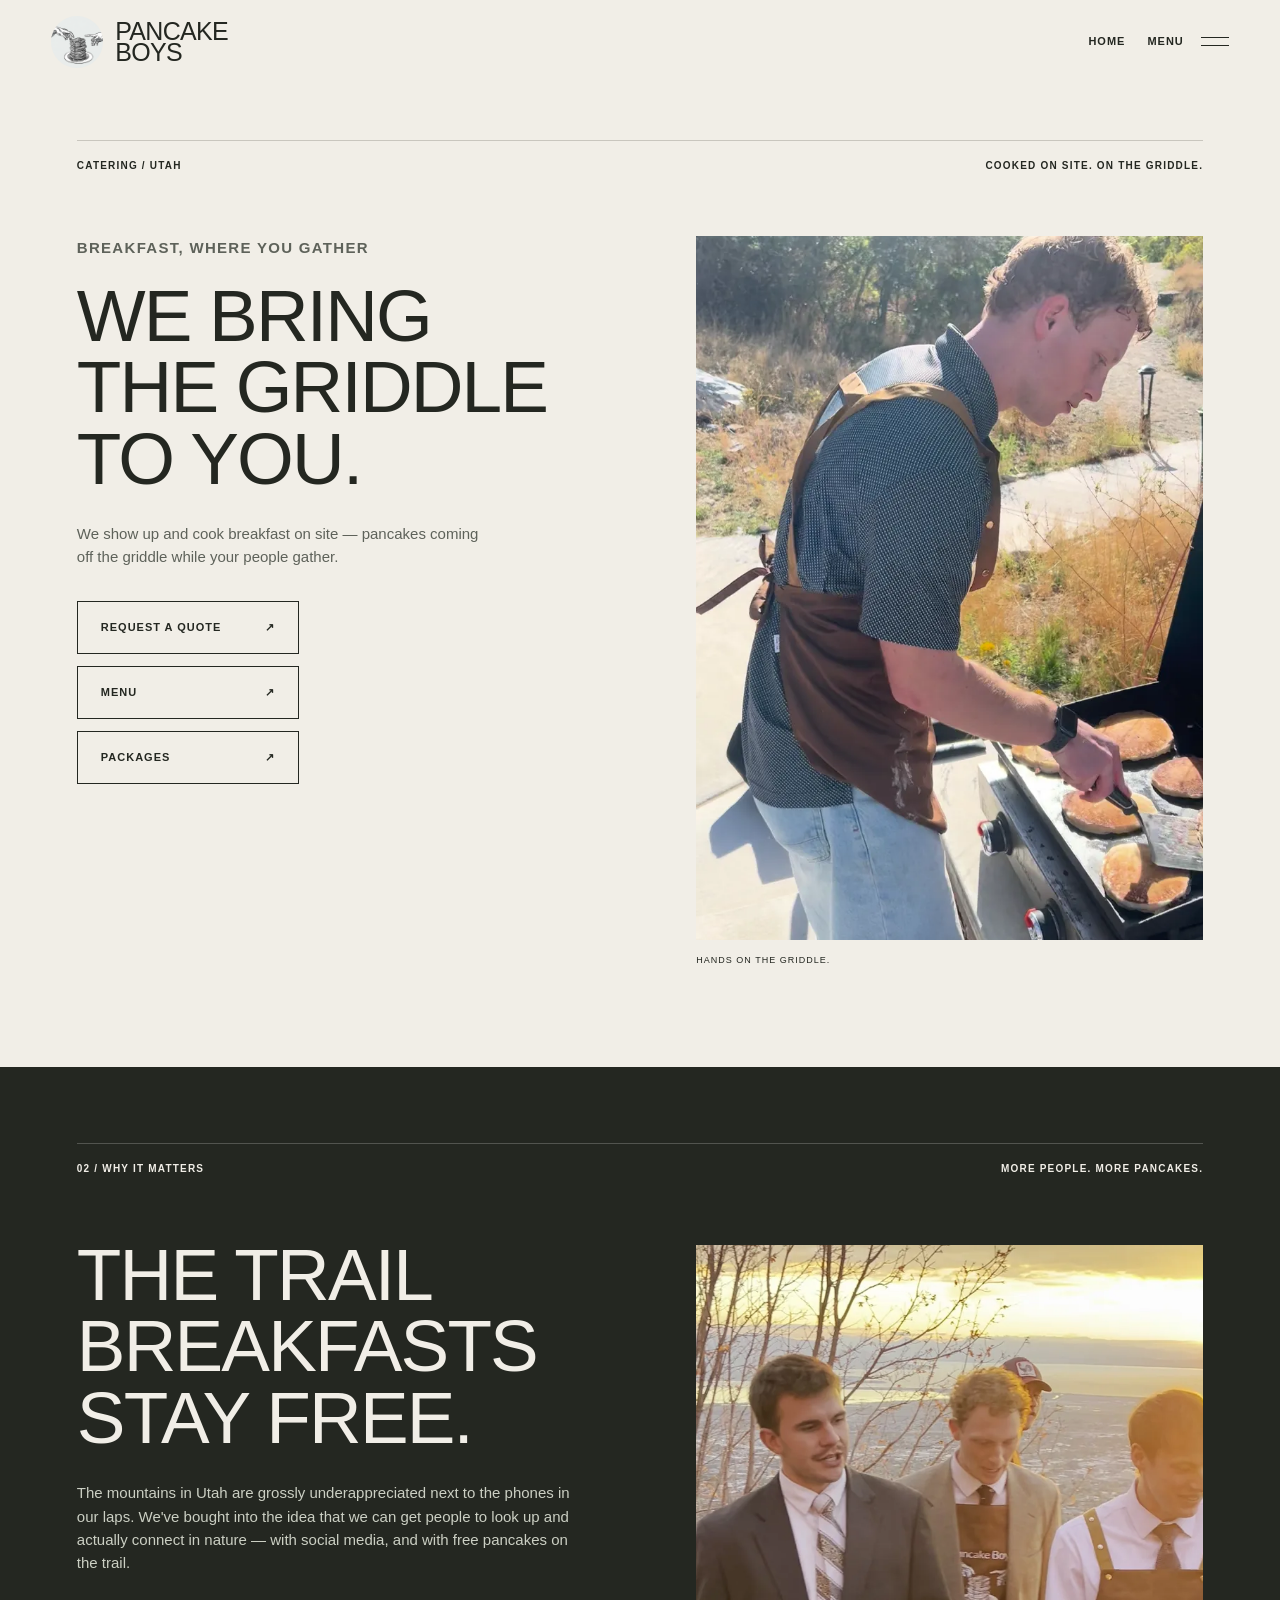
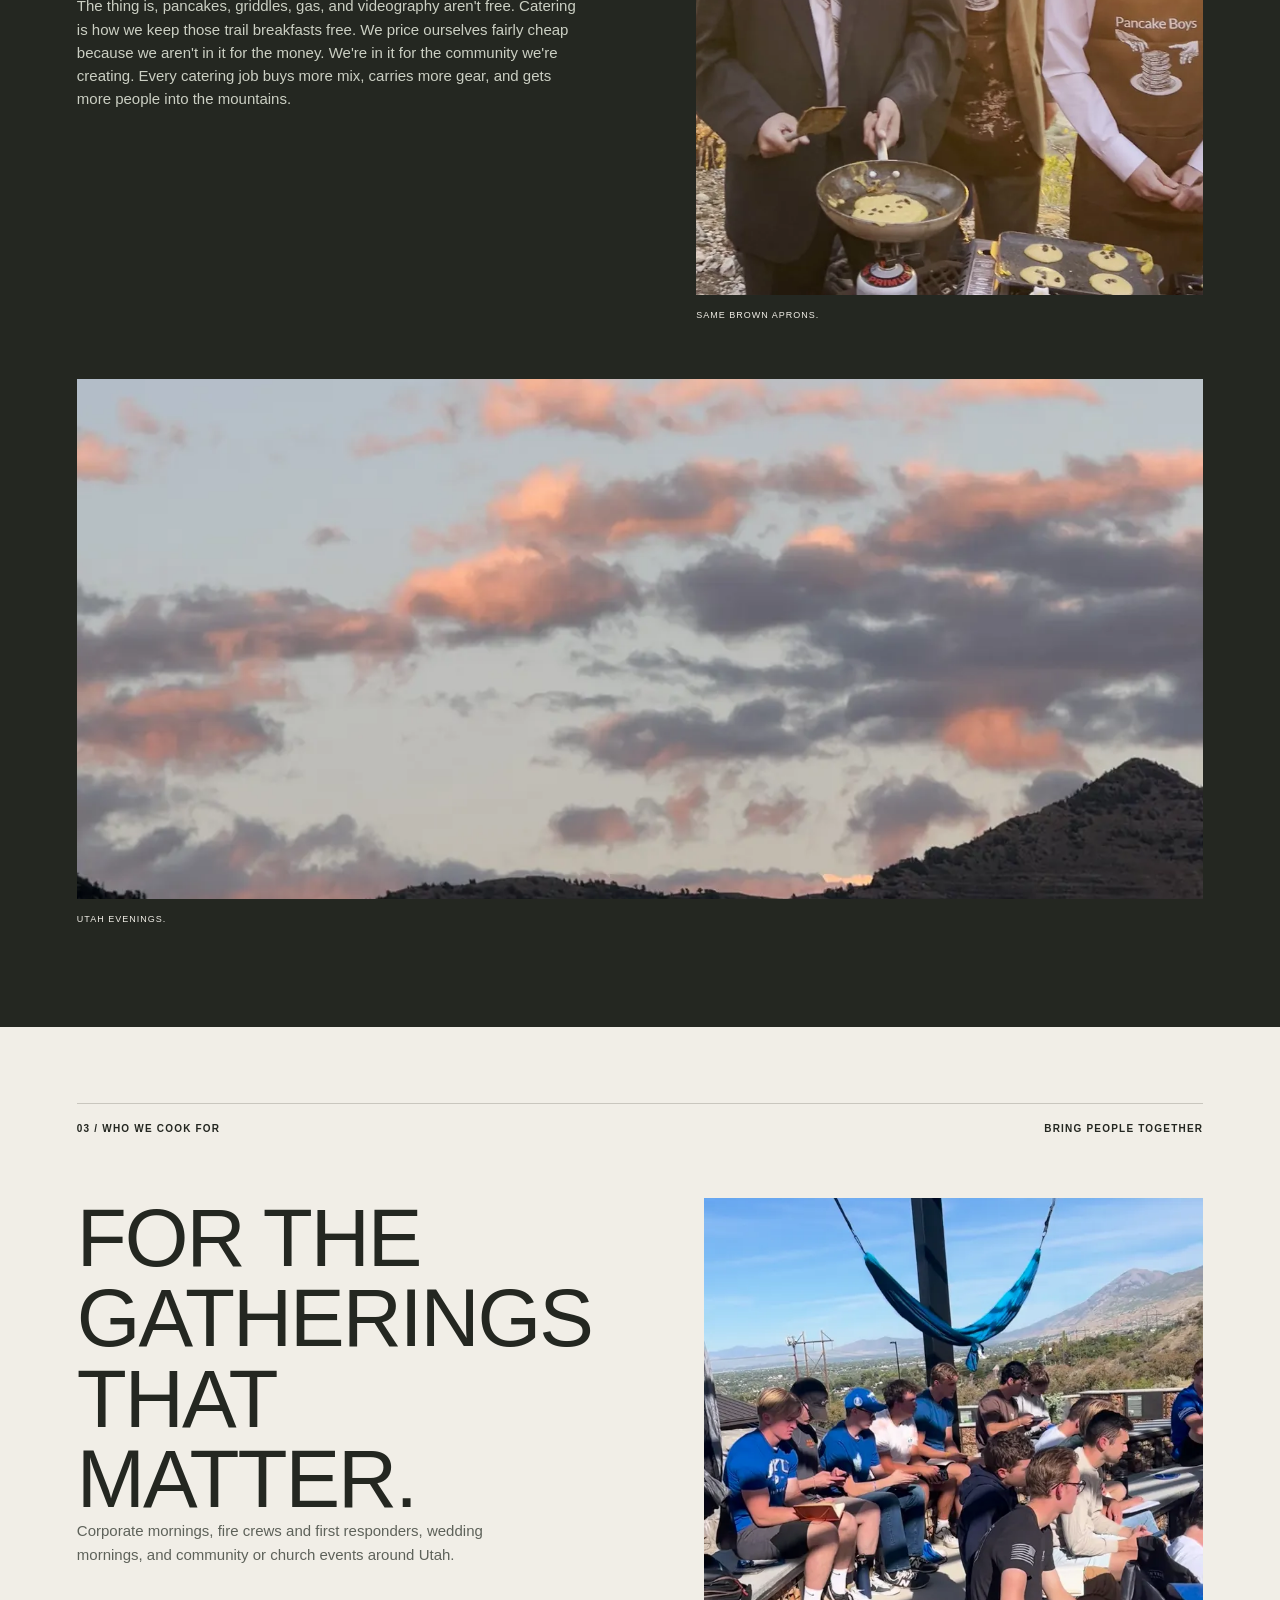
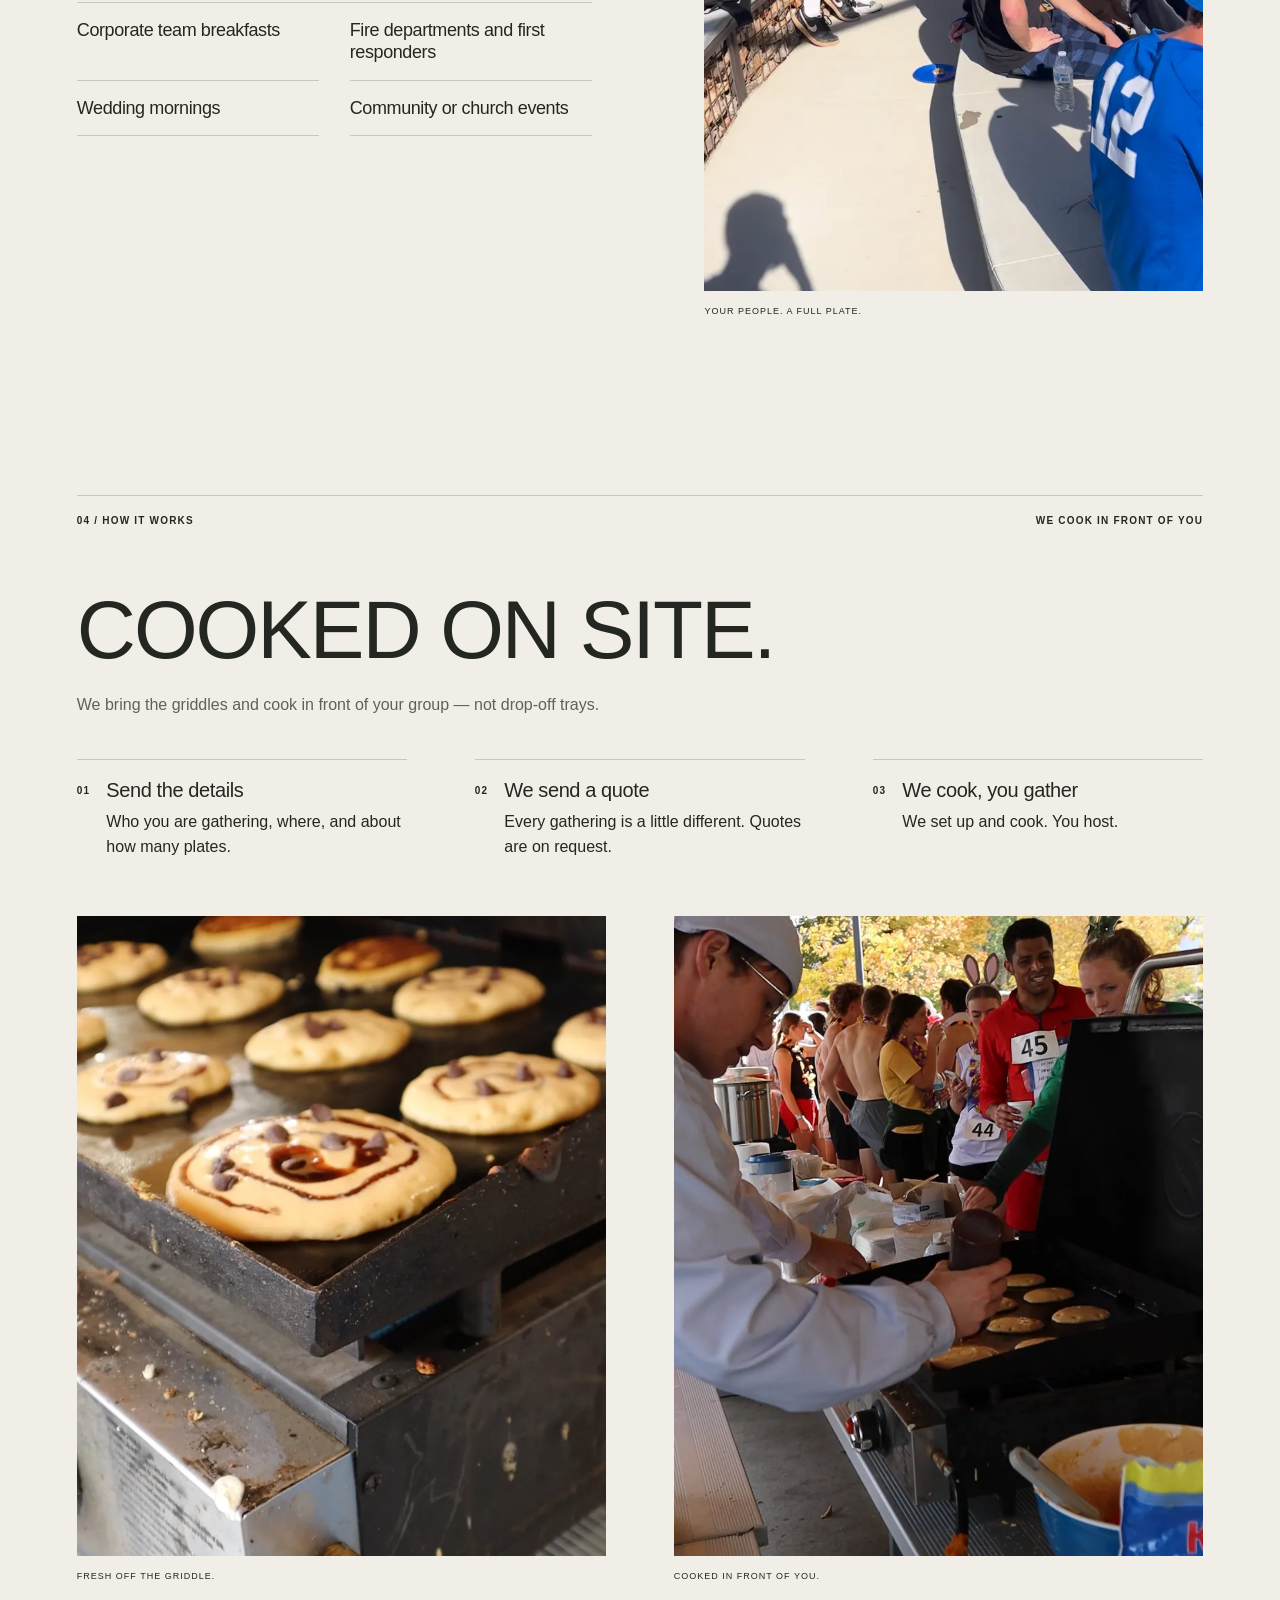
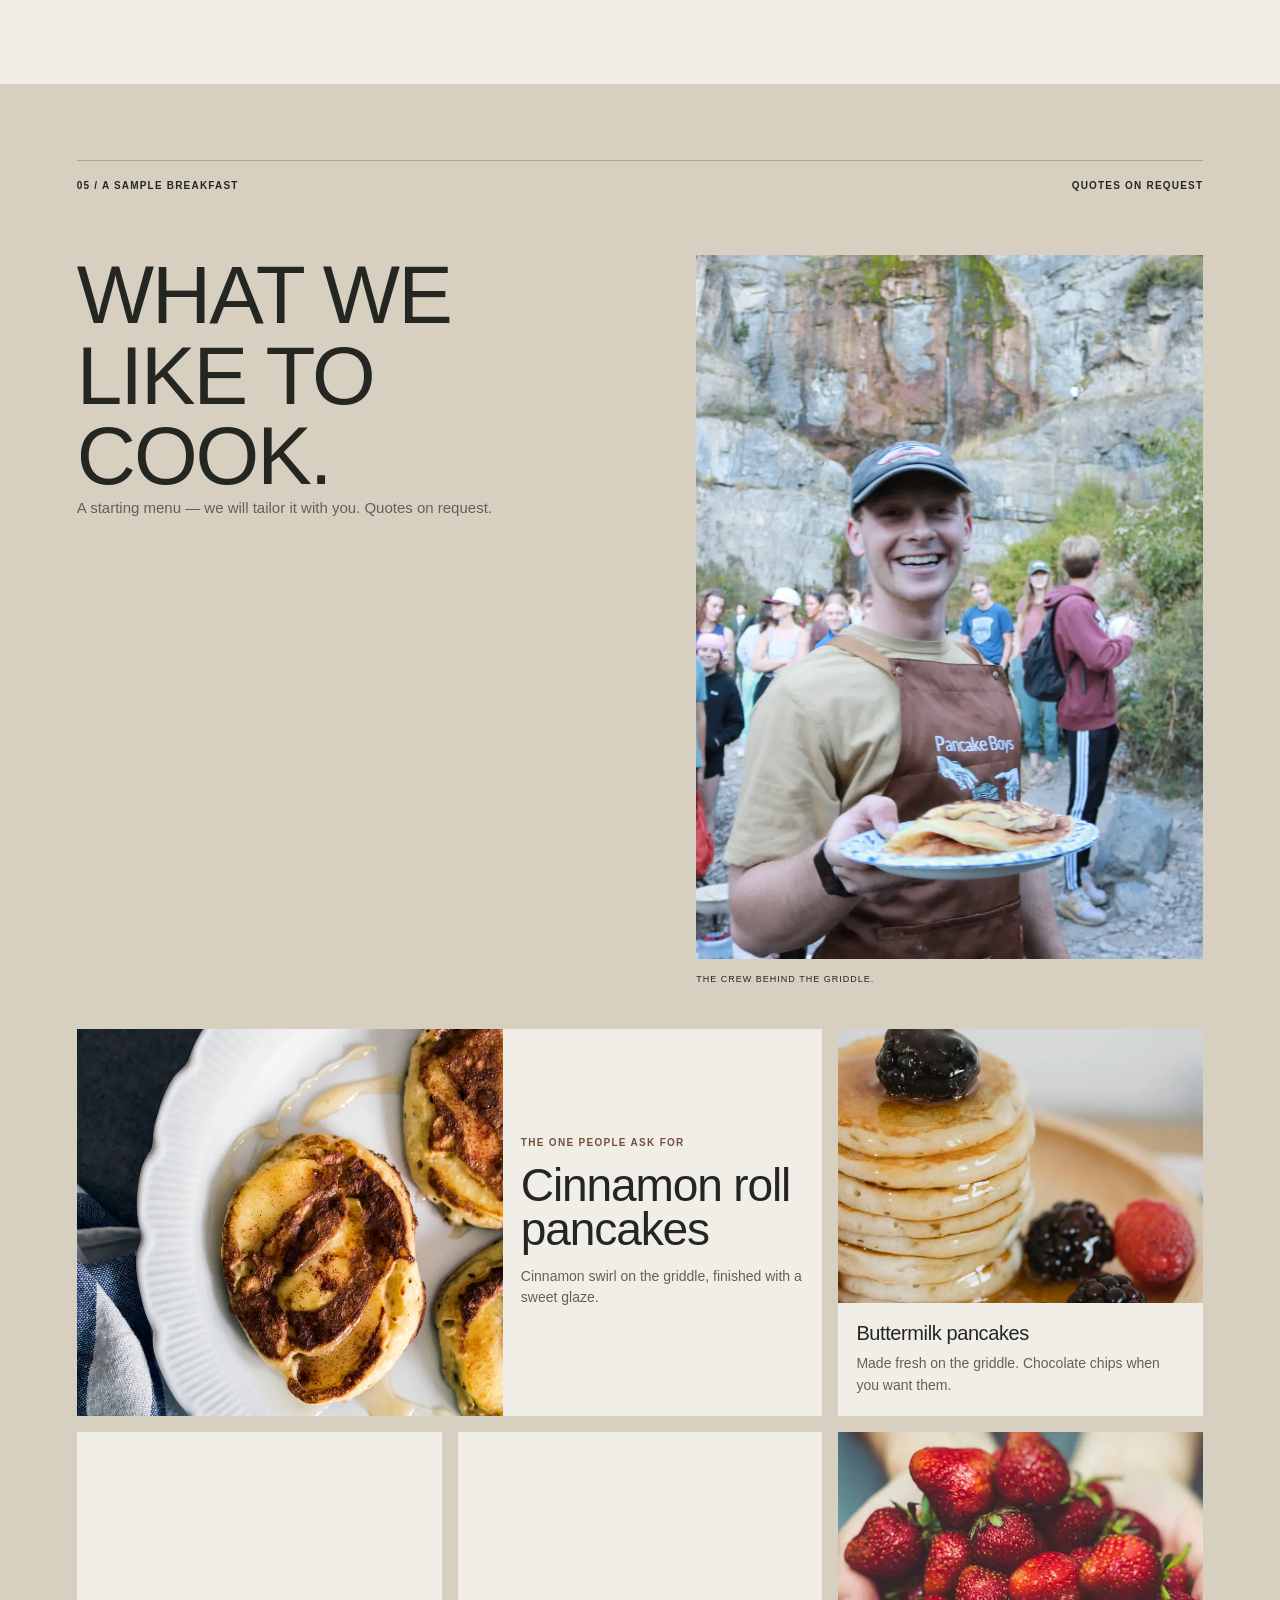
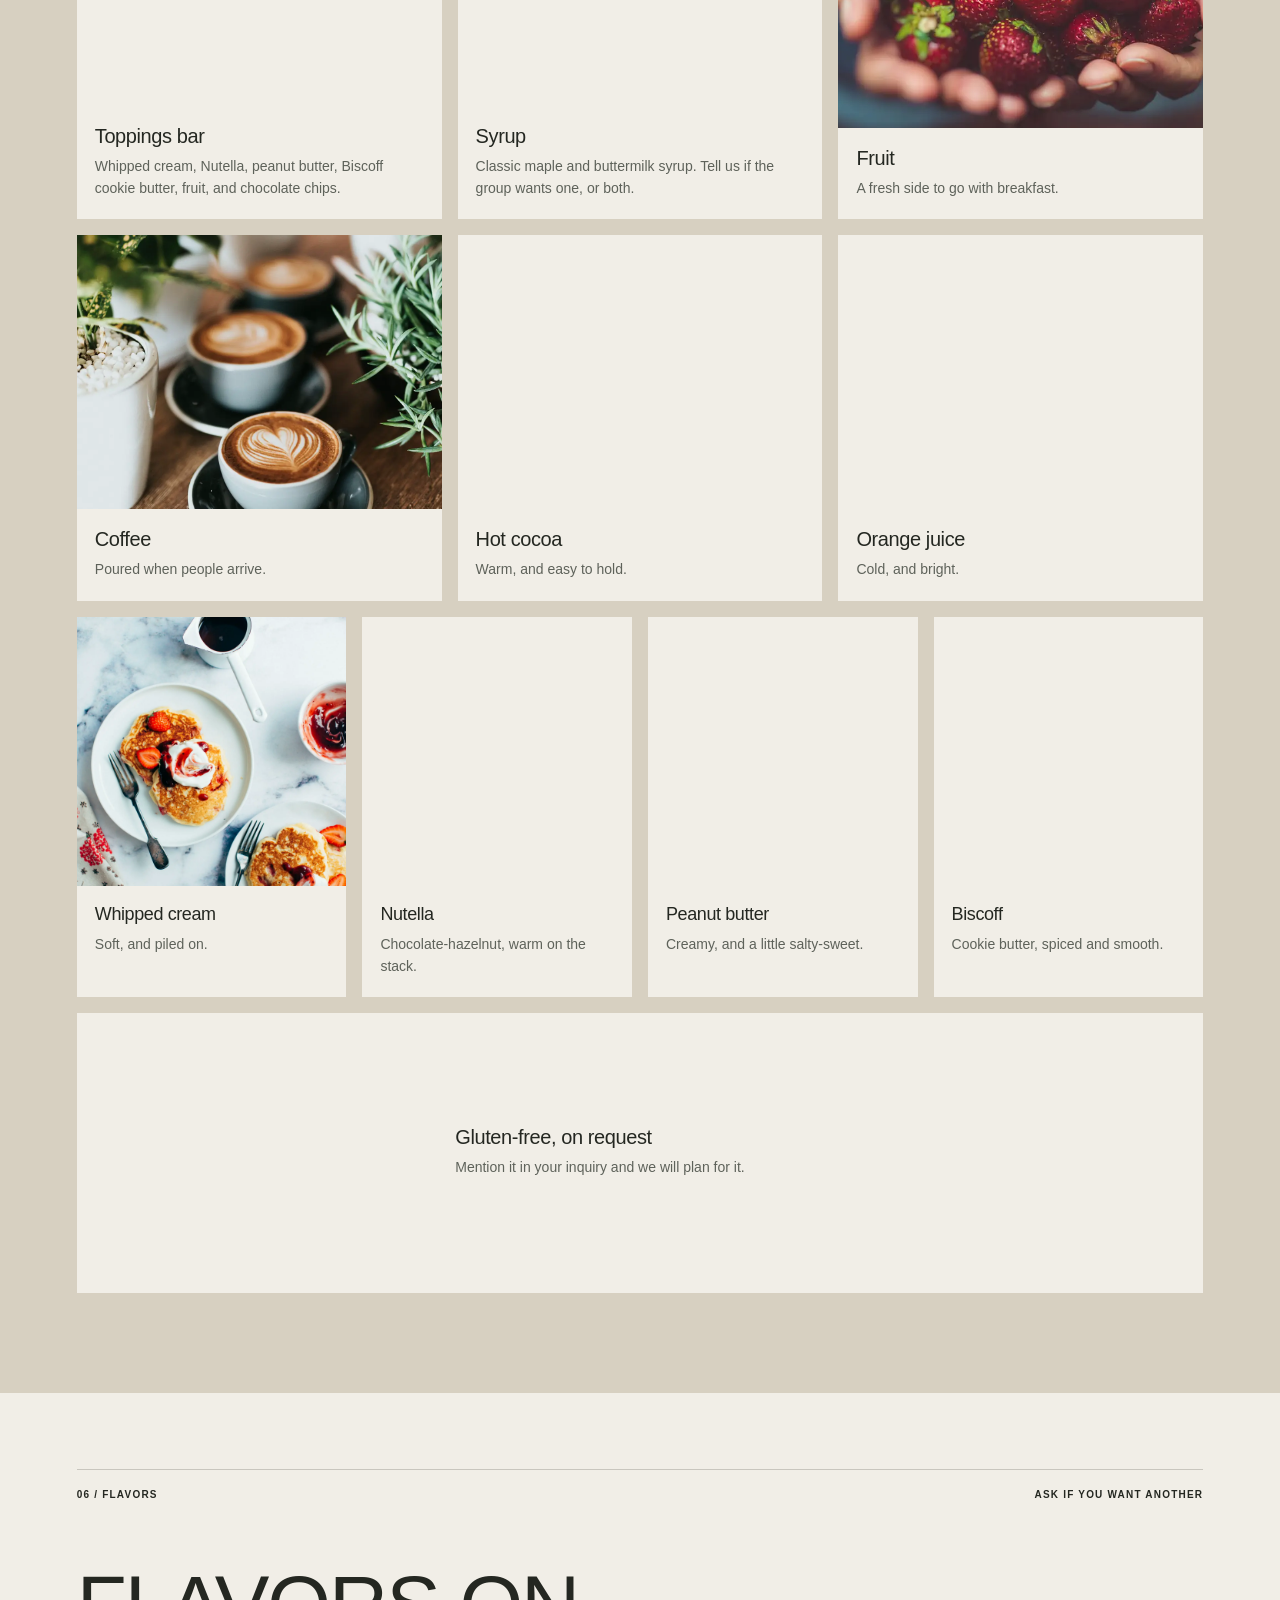
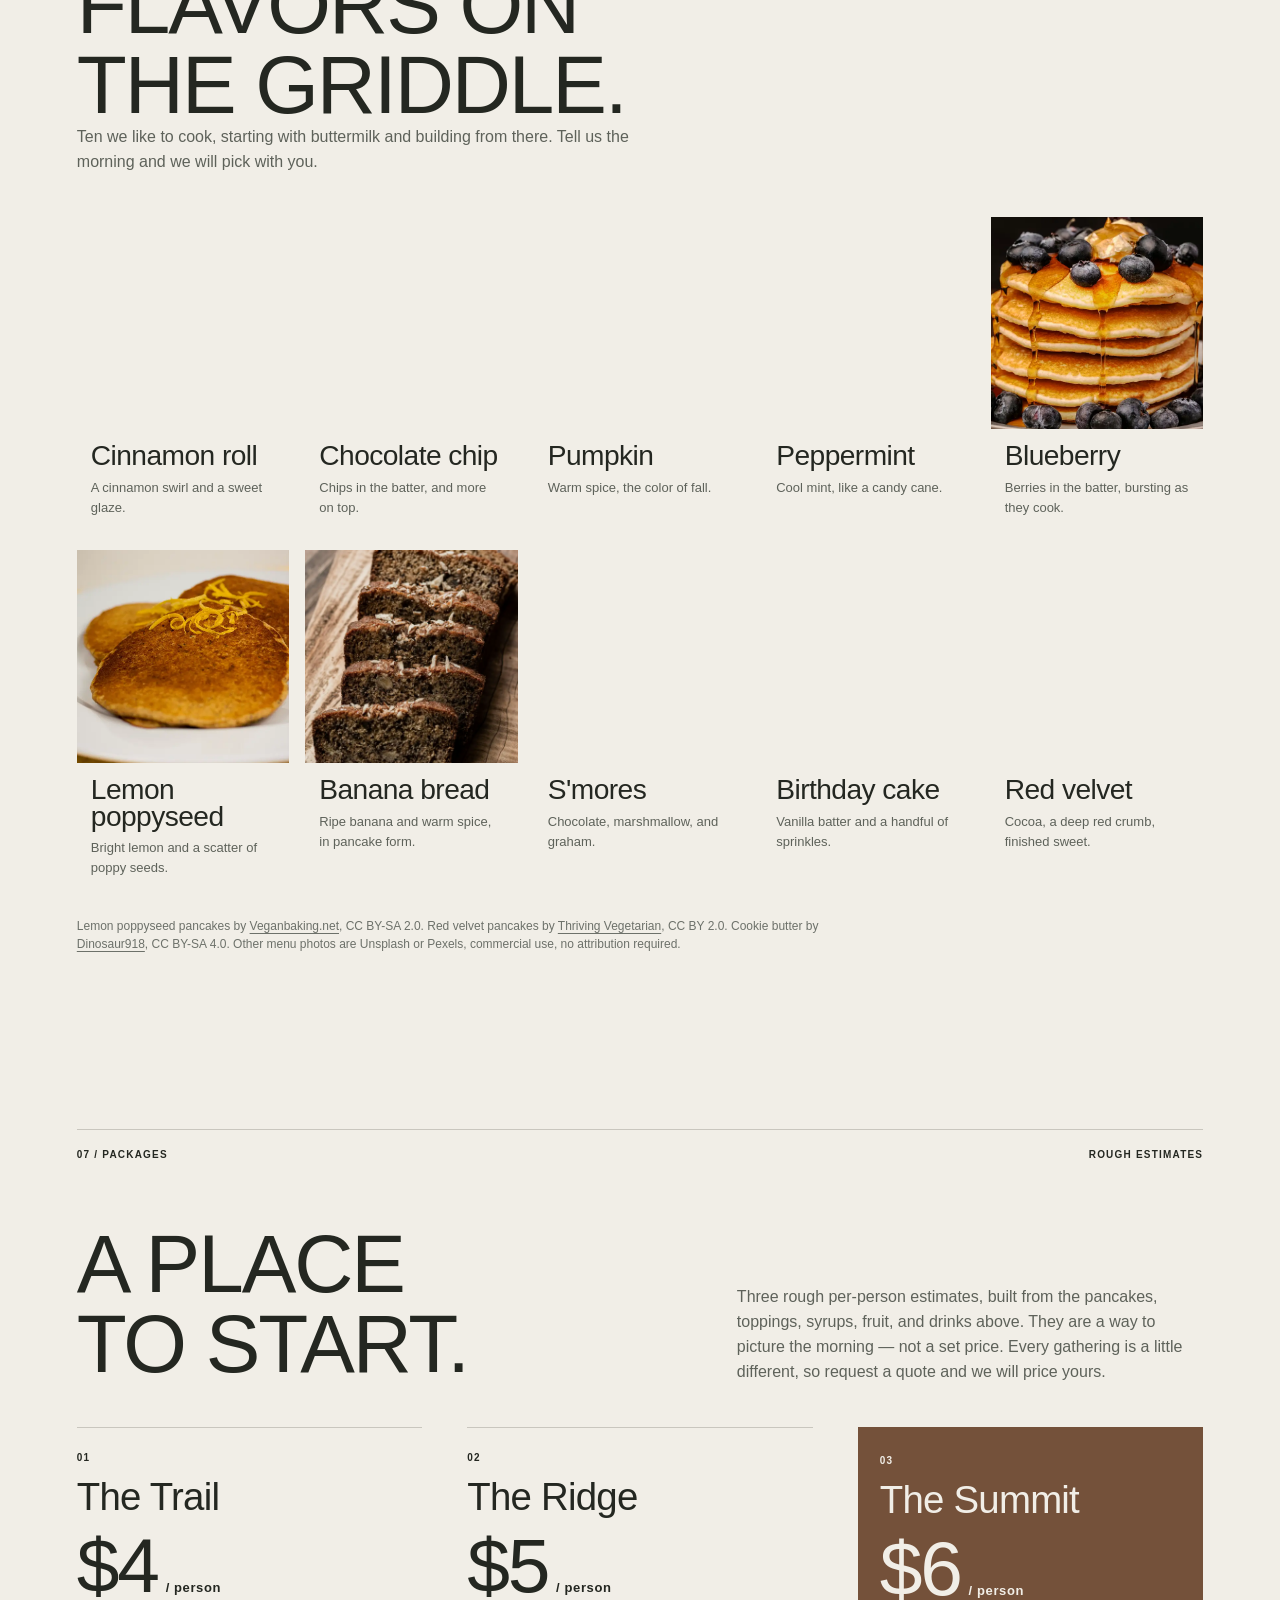
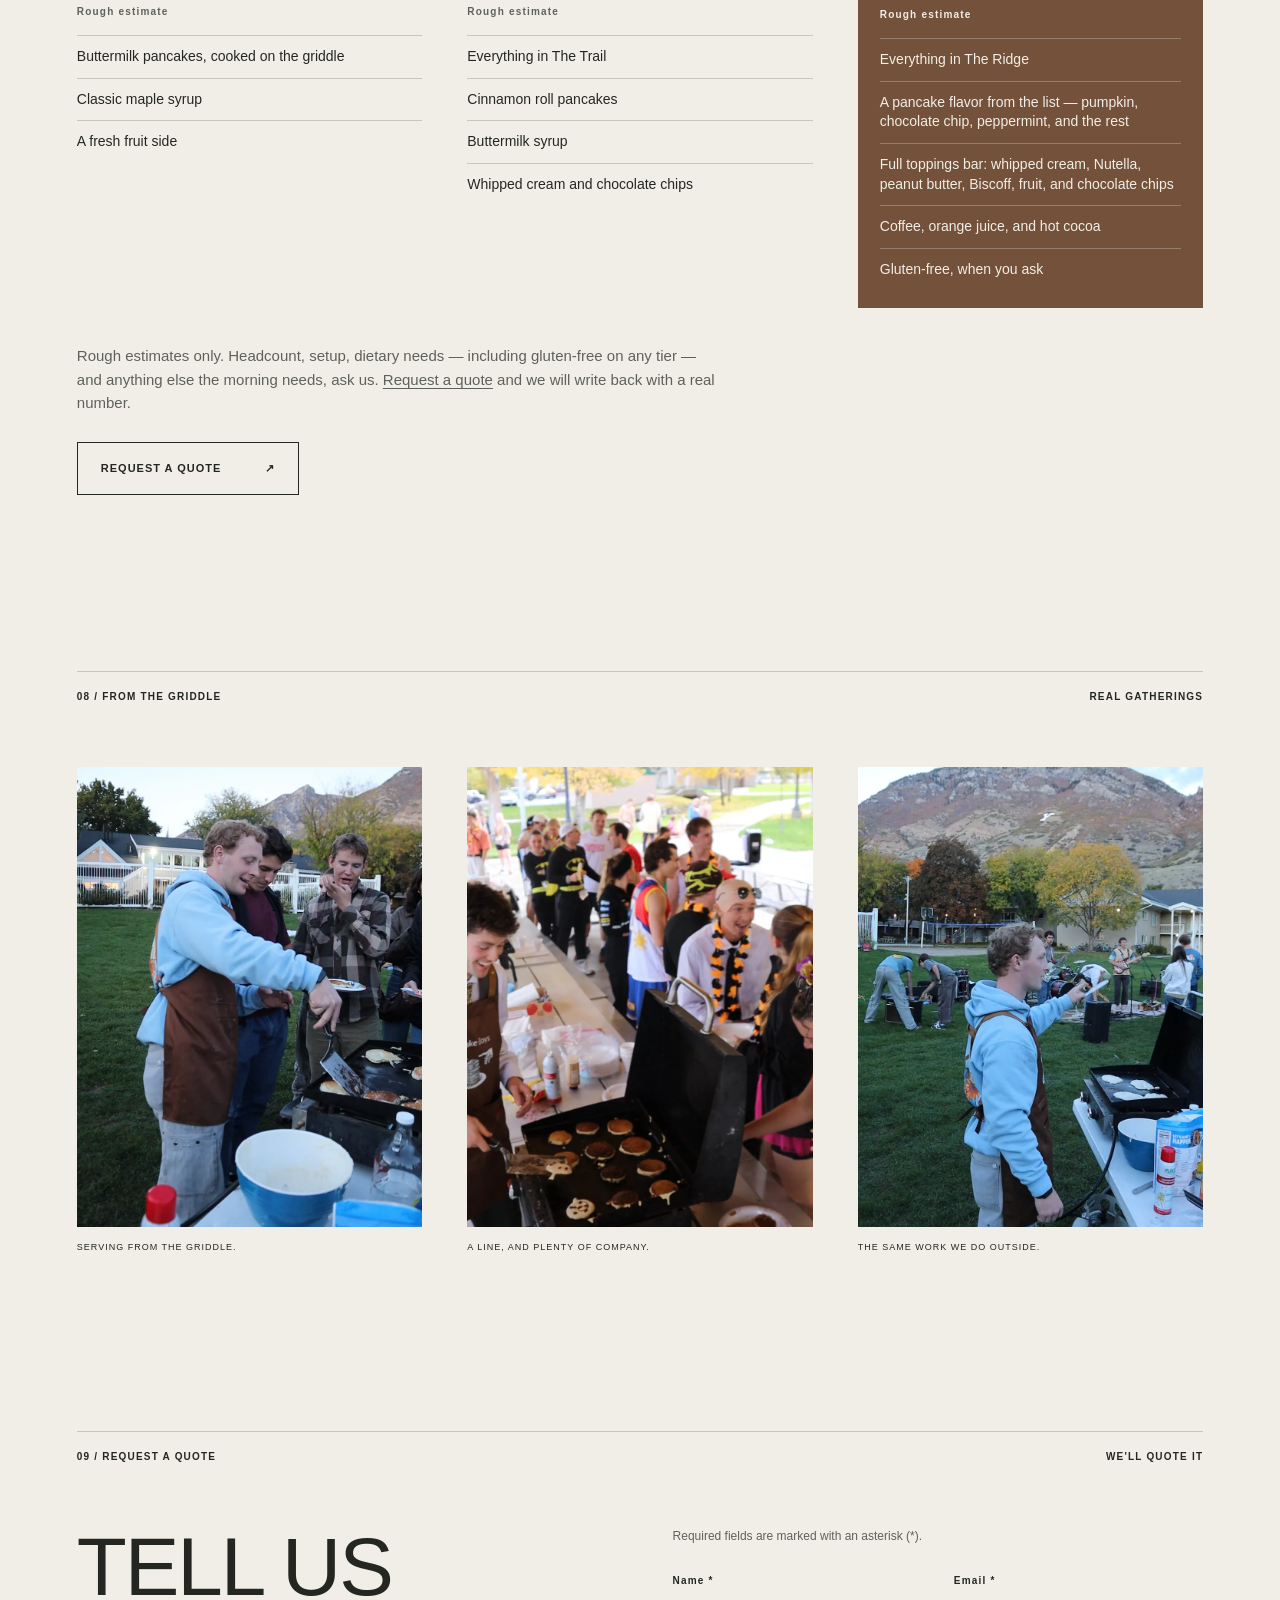
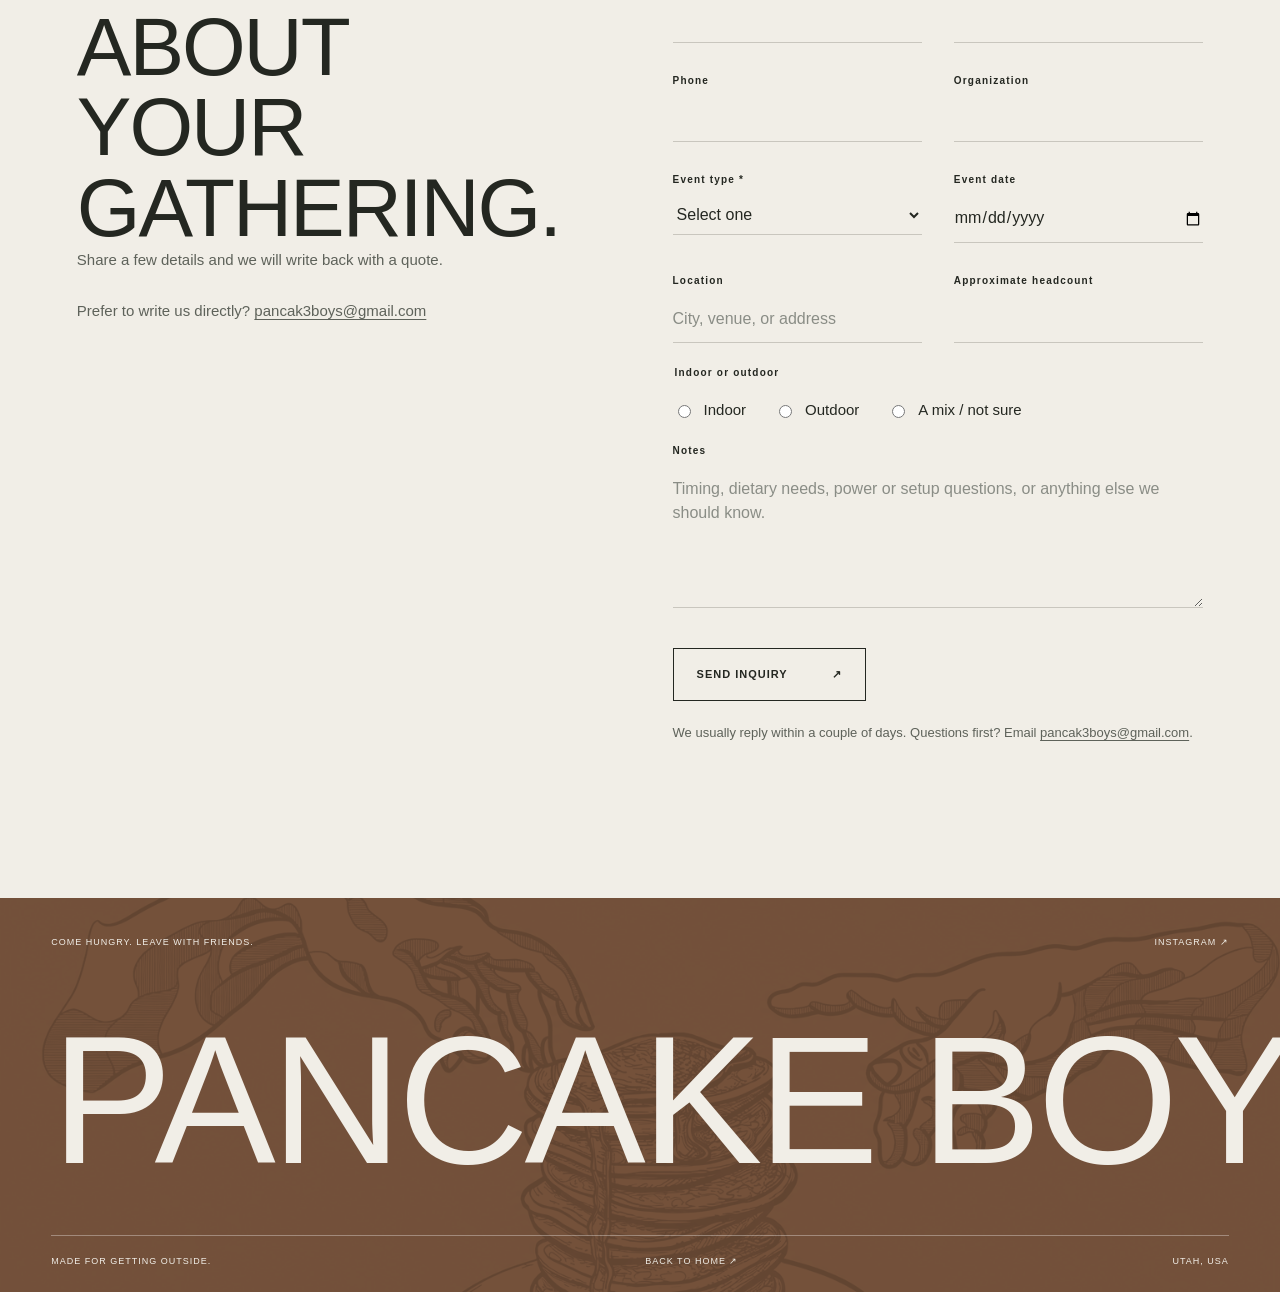
==== commit db64add3: "Move Why it matters to second on the catering page. Put the sunset section right after the hero, exp" ====
--- a/catering/index.html
+++ b/catering/index.html
@@ -22,7 +22,7 @@
   <link rel="icon" type="image/png" href="../website/assets/logo.png">
   <link rel="preload" as="image" href="../website/assets/logo.png">
   <link rel="preload" as="image" href="../website/assets/catering/griddle-flip-poster.webp">
-  <link rel="stylesheet" href="../website/styles.css?v=catering-7">
+  <link rel="stylesheet" href="../website/styles.css?v=catering-8">
   <script src="../website/content.js" defer></script>
   <script src="../website/catering.js?v=4" defer></script>
   <script>
@@ -70,8 +70,35 @@
       </div>
     </section>
 
+    <section class="story section" id="why-it-matters" aria-labelledby="mission-title">
+      <div class="section-label"><span>02 / WHY IT MATTERS</span><span>MORE PEOPLE. MORE PANCAKES.</span></div>
+      <div class="story-layout catering-split">
+        <div class="story-copy catering-copy">
+          <h2 class="reveal" id="mission-title">THE TRAIL<br>BREAKFASTS<br>STAY FREE.</h2>
+          <p class="reveal" style="--i:1">The mountains in Utah are grossly underappreciated next to the phones in our laps. We've bought into the idea that we can get people to look up and actually connect in nature — with social media, and with free pancakes on the trail.</p>
+          <p class="reveal" style="--i:2">The thing is, pancakes, griddles, gas, and videography aren't free. Catering is how we keep those trail breakfasts free. We price ourselves fairly cheap because we aren't in it for the money. We're in it for the community we're creating. Every catering job buys more mix, carries more gear, and gets more people into the mountains.</p>
+        </div>
+        <figure class="catering-photo story-photo catering-mountain-photo parallax-frame">
+          <div class="parallax-clip" data-depth="0.7">
+            <div class="parallax-shift">
+              <img src="../website/assets/catering/crew-sunset.webp" width="900" height="1286" alt="Pancake Boys in brown aprons cooking pancakes on a mountain overlook at sunset, with the valley stretching behind them" loading="lazy">
+            </div>
+          </div>
+          <figcaption>SAME BROWN APRONS.</figcaption>
+        </figure>
+      </div>
+      <figure class="catering-landscape parallax-frame">
+        <div class="parallax-clip" data-depth="0.85">
+          <div class="parallax-shift">
+            <img src="../website/assets/catering/mountain-evening.webp" width="1200" height="1600" alt="Peach-pink sunset clouds above a dark, rugged Utah mountain ridge" loading="lazy">
+          </div>
+        </div>
+        <figcaption>UTAH EVENINGS.</figcaption>
+      </figure>
+    </section>
+
     <section class="section catering-for" id="who-we-cook-for" aria-labelledby="for-title">
-      <div class="section-label"><span>01 / WHO WE COOK FOR</span><span>BRING PEOPLE TOGETHER</span></div>
+      <div class="section-label"><span>03 / WHO WE COOK FOR</span><span>BRING PEOPLE TOGETHER</span></div>
       <div class="story-layout catering-split">
         <div class="catering-copy">
           <h2 class="reveal" id="for-title">FOR THE<br>GATHERINGS<br>THAT MATTER.</h2>
@@ -96,7 +123,7 @@
     </section>
 
     <section class="section catering-method" id="how-it-works" aria-labelledby="method-title">
-      <div class="section-label"><span>02 / HOW IT WORKS</span><span>WE COOK IN FRONT OF YOU</span></div>
+      <div class="section-label"><span>04 / HOW IT WORKS</span><span>WE COOK IN FRONT OF YOU</span></div>
       <h2 class="reveal" id="method-title">COOKED ON SITE.</h2>
       <p class="catering-lead reveal" style="--i:1">We bring the griddles and cook in front of your group — not drop-off trays.</p>
       <ol class="catering-steps">
@@ -143,7 +170,7 @@
     </section>
 
     <section class="section catering-menu-section" id="menu" aria-labelledby="menu-title">
-      <div class="section-label"><span>03 / A SAMPLE BREAKFAST</span><span>QUOTES ON REQUEST</span></div>
+      <div class="section-label"><span>05 / A SAMPLE BREAKFAST</span><span>QUOTES ON REQUEST</span></div>
       <div class="story-layout catering-split catering-menu-intro">
         <div class="catering-copy">
           <h2 class="reveal" id="menu-title">WHAT WE<br>LIKE TO COOK.</h2>
@@ -311,7 +338,7 @@
     </section>
 
     <section class="section catering-flavors" id="flavors" aria-labelledby="flavors-title">
-      <div class="section-label"><span>04 / FLAVORS</span><span>ASK IF YOU WANT ANOTHER</span></div>
+      <div class="section-label"><span>06 / FLAVORS</span><span>ASK IF YOU WANT ANOTHER</span></div>
       <div class="packages-head">
         <h2 class="reveal" id="flavors-title">FLAVORS ON<br>THE GRIDDLE.</h2>
         <p class="catering-lead reveal" style="--i:1">Ten we like to cook, starting with buttermilk and building from there. Tell us the morning and we will pick with you.</p>
@@ -432,7 +459,7 @@
     </section>
 
     <section class="section catering-packages" id="packages" aria-labelledby="packages-title">
-      <div class="section-label"><span>05 / PACKAGES</span><span>ROUGH ESTIMATES</span></div>
+      <div class="section-label"><span>07 / PACKAGES</span><span>ROUGH ESTIMATES</span></div>
       <div class="packages-head">
         <h2 class="reveal" id="packages-title">A PLACE<br>TO START.</h2>
         <p class="catering-lead reveal" style="--i:1">Three rough per-person estimates, built from the pancakes, toppings, syrups, fruit, and drinks above. They are a way to picture the morning — not a set price. Every gathering is a little different, so request a quote and we will price yours.</p>
@@ -482,7 +509,7 @@
     </section>
 
     <section class="section catering-gallery" id="from-the-griddle" aria-label="Photos from our gatherings">
-      <div class="section-label"><span>06 / FROM THE GRIDDLE</span><span>REAL GATHERINGS</span></div>
+      <div class="section-label"><span>08 / FROM THE GRIDDLE</span><span>REAL GATHERINGS</span></div>
       <div class="catering-strip">
         <figure class="parallax-frame reveal">
           <div class="parallax-clip">
@@ -511,34 +538,8 @@
       </div>
     </section>
 
-    <section class="story section" id="why-it-matters" aria-labelledby="mission-title">
-      <div class="section-label"><span>07 / WHY IT MATTERS</span><span>MORE PEOPLE. MORE PANCAKES.</span></div>
-      <div class="story-layout catering-split">
-        <div class="story-copy catering-copy">
-          <h2 class="reveal" id="mission-title">THE TRAIL<br>BREAKFASTS<br>STAY FREE.</h2>
-          <p class="reveal" style="--i:1">Catering helps us buy more mix, carry more gear, and keep showing up with free pancakes.</p>
-        </div>
-        <figure class="catering-photo story-photo catering-mountain-photo parallax-frame">
-          <div class="parallax-clip" data-depth="0.7">
-            <div class="parallax-shift">
-              <img src="../website/assets/catering/crew-sunset.webp" width="900" height="1286" alt="Pancake Boys in brown aprons cooking pancakes on a mountain overlook at sunset, with the valley stretching behind them" loading="lazy">
-            </div>
-          </div>
-          <figcaption>SAME BROWN APRONS.</figcaption>
-        </figure>
-      </div>
-      <figure class="catering-landscape parallax-frame">
-        <div class="parallax-clip" data-depth="0.85">
-          <div class="parallax-shift">
-            <img src="../website/assets/catering/mountain-evening.webp" width="1200" height="1600" alt="Peach-pink sunset clouds above a dark, rugged Utah mountain ridge" loading="lazy">
-          </div>
-        </div>
-        <figcaption>UTAH EVENINGS.</figcaption>
-      </figure>
-    </section>
-
     <section class="section catering-inquiry" id="inquiry" aria-labelledby="inquiry-title">
-      <div class="section-label"><span>08 / REQUEST A QUOTE</span><span>WE'LL QUOTE IT</span></div>
+      <div class="section-label"><span>09 / REQUEST A QUOTE</span><span>WE'LL QUOTE IT</span></div>
       <div class="catering-inquiry-layout">
         <div class="catering-copy">
           <h2 class="reveal" id="inquiry-title">TELL US ABOUT<br>YOUR GATHERING.</h2>
--- a/website/styles.css
+++ b/website/styles.css
@@ -286,6 +286,9 @@
 .story .catering-copy p{color:#cbcfc3}
 .page-catering .story-photo img{object-position:center 22%}
 .page-catering .catering-mountain-photo.story-photo img{object-position:center 45%}
+/* Longer first-person body beside the same sunset photo. Measure only — headline and frame stay. */
+#why-it-matters .story-copy p{max-width:34em;line-height:1.55}
+#why-it-matters h2{margin-bottom:28px}
 .catering-inquiry{padding-bottom:120px}
 .catering-inquiry-layout{display:grid;grid-template-columns:1fr 1.15fr;gap:10%;align-items:start}
 .catering-fallback{margin-top:28px;max-width:420px}
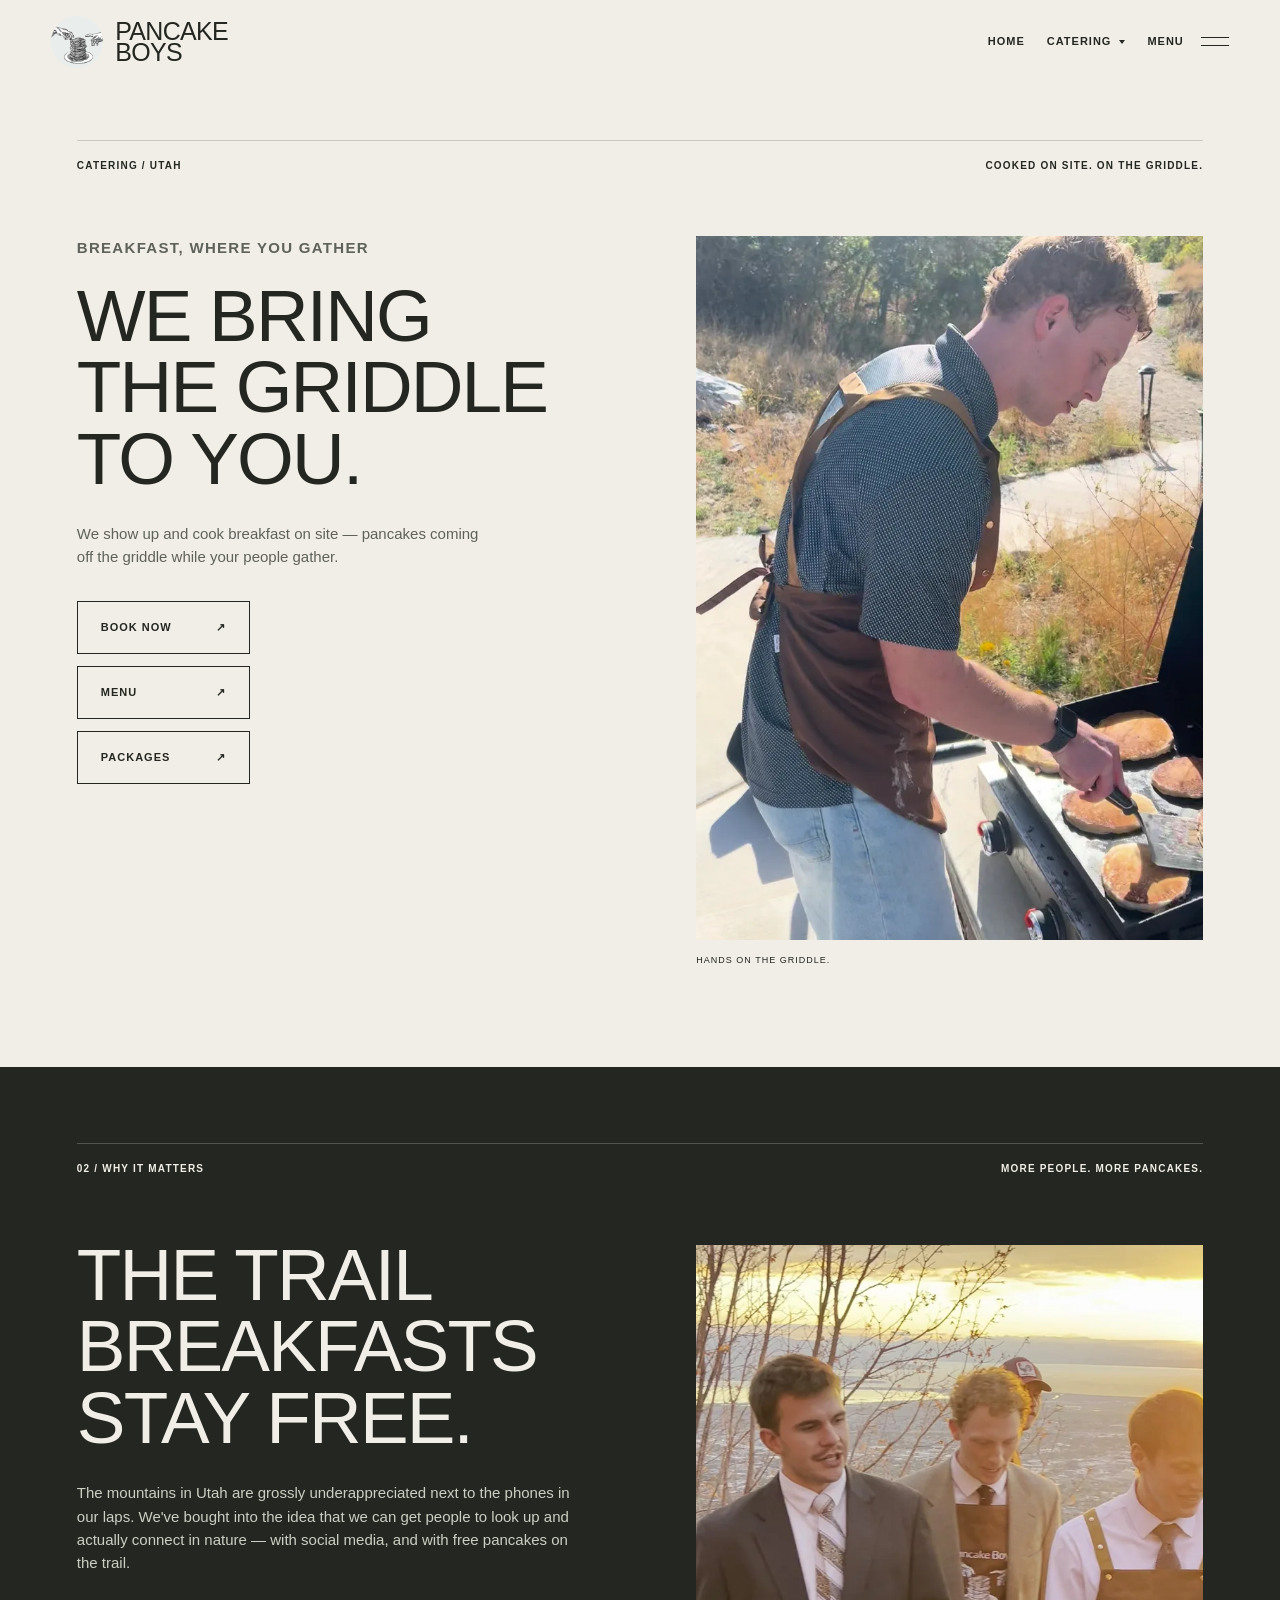
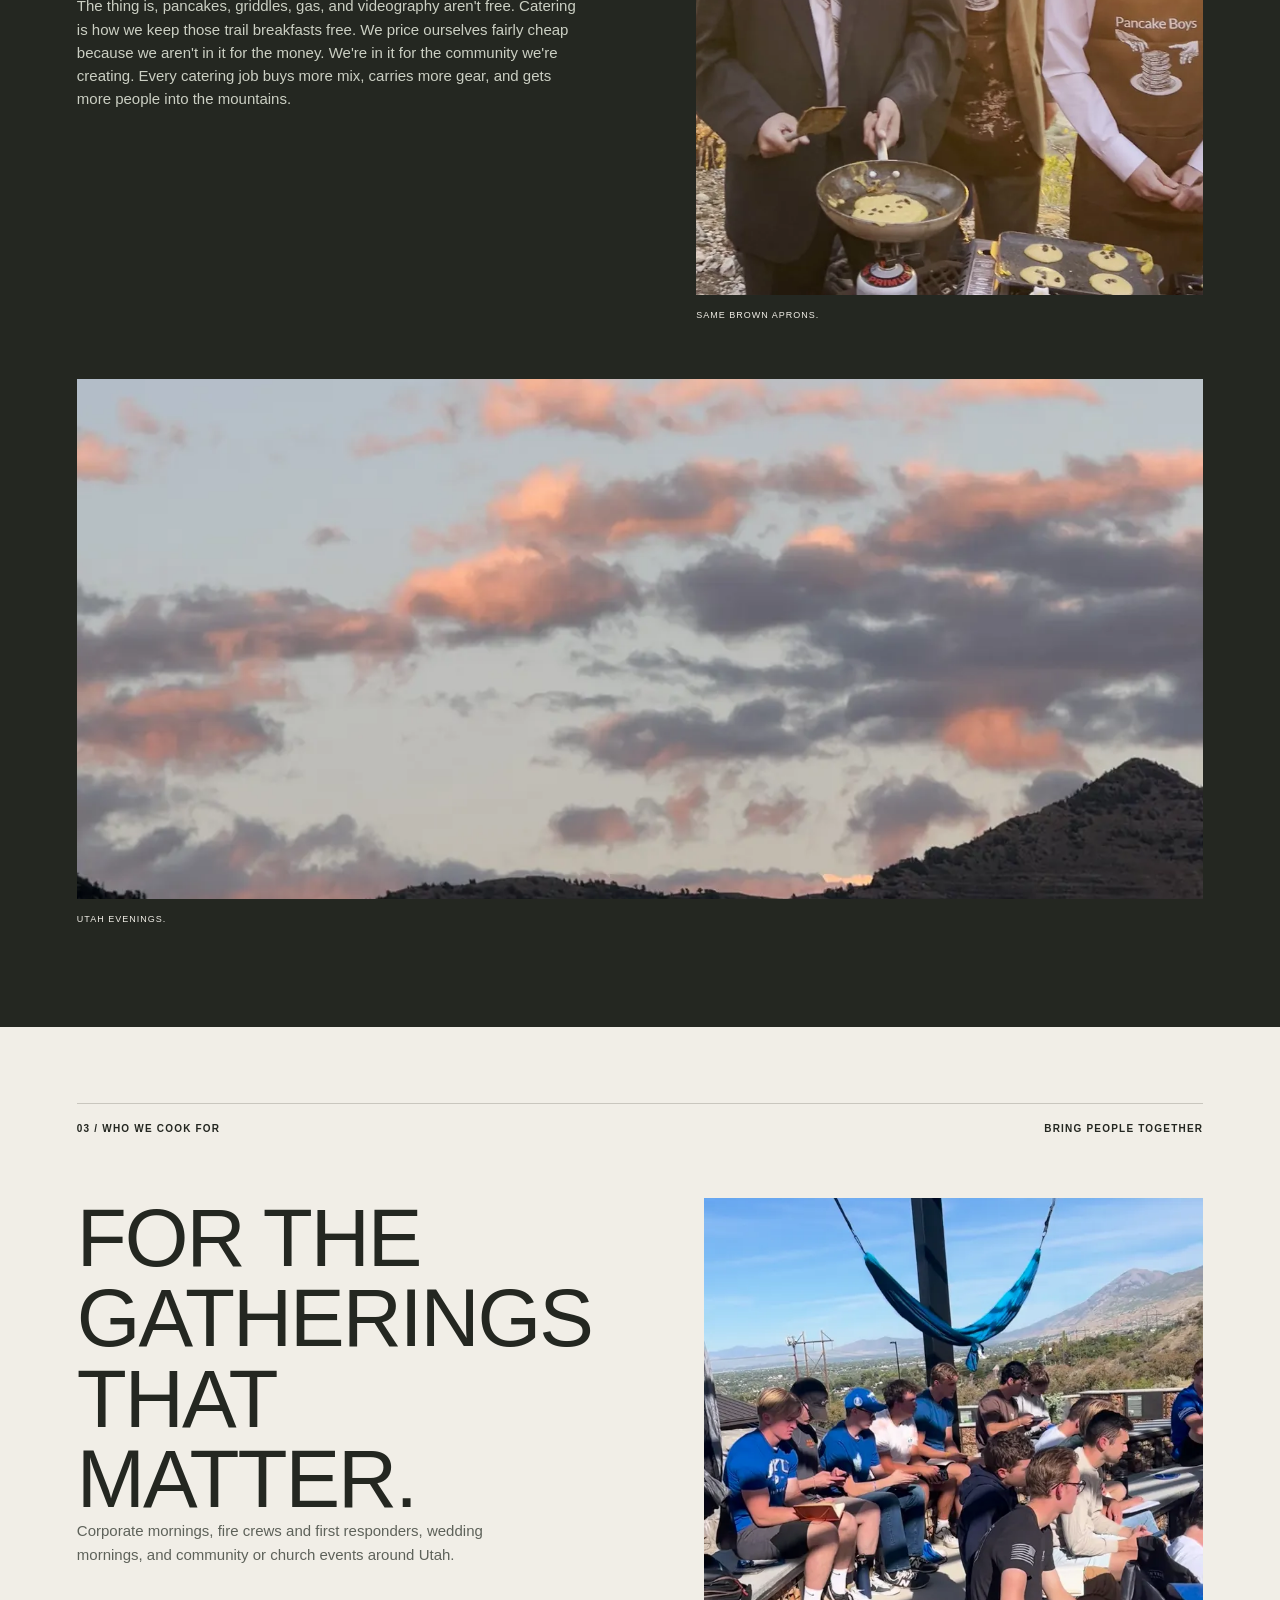
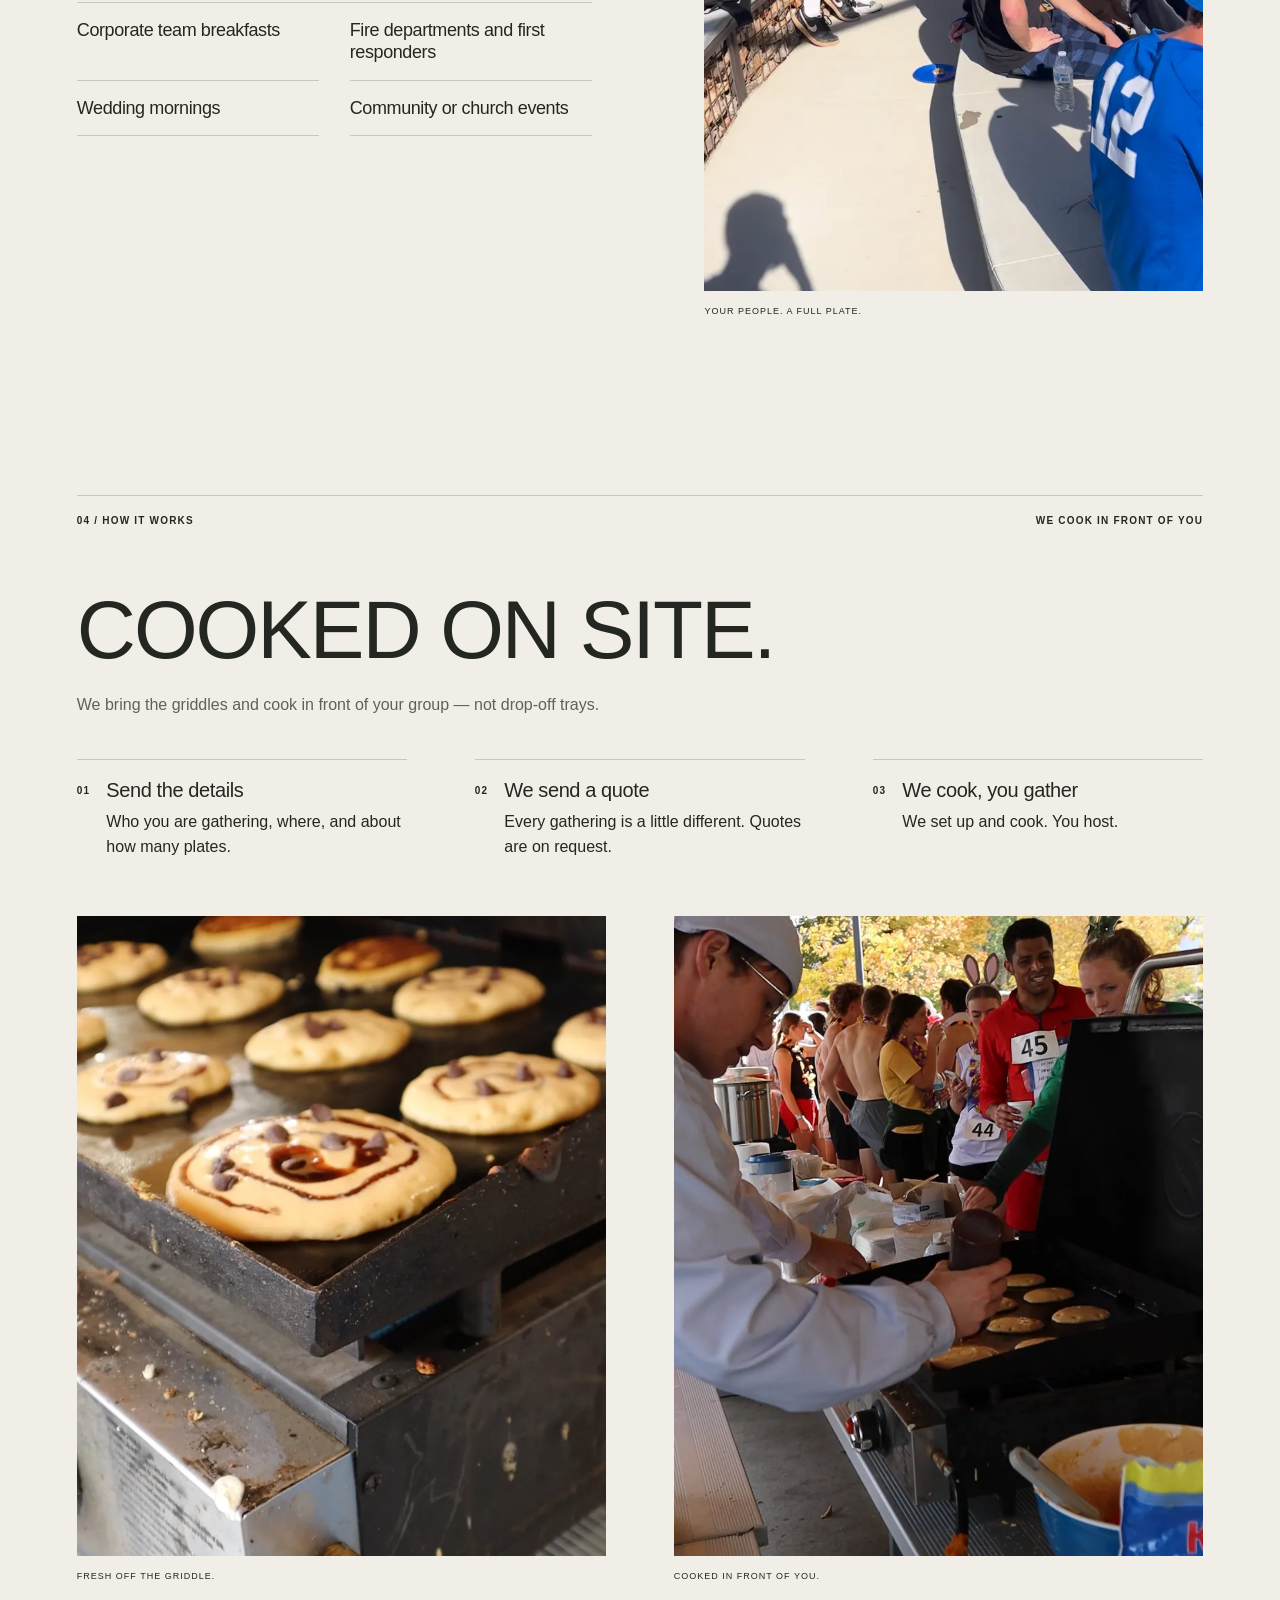
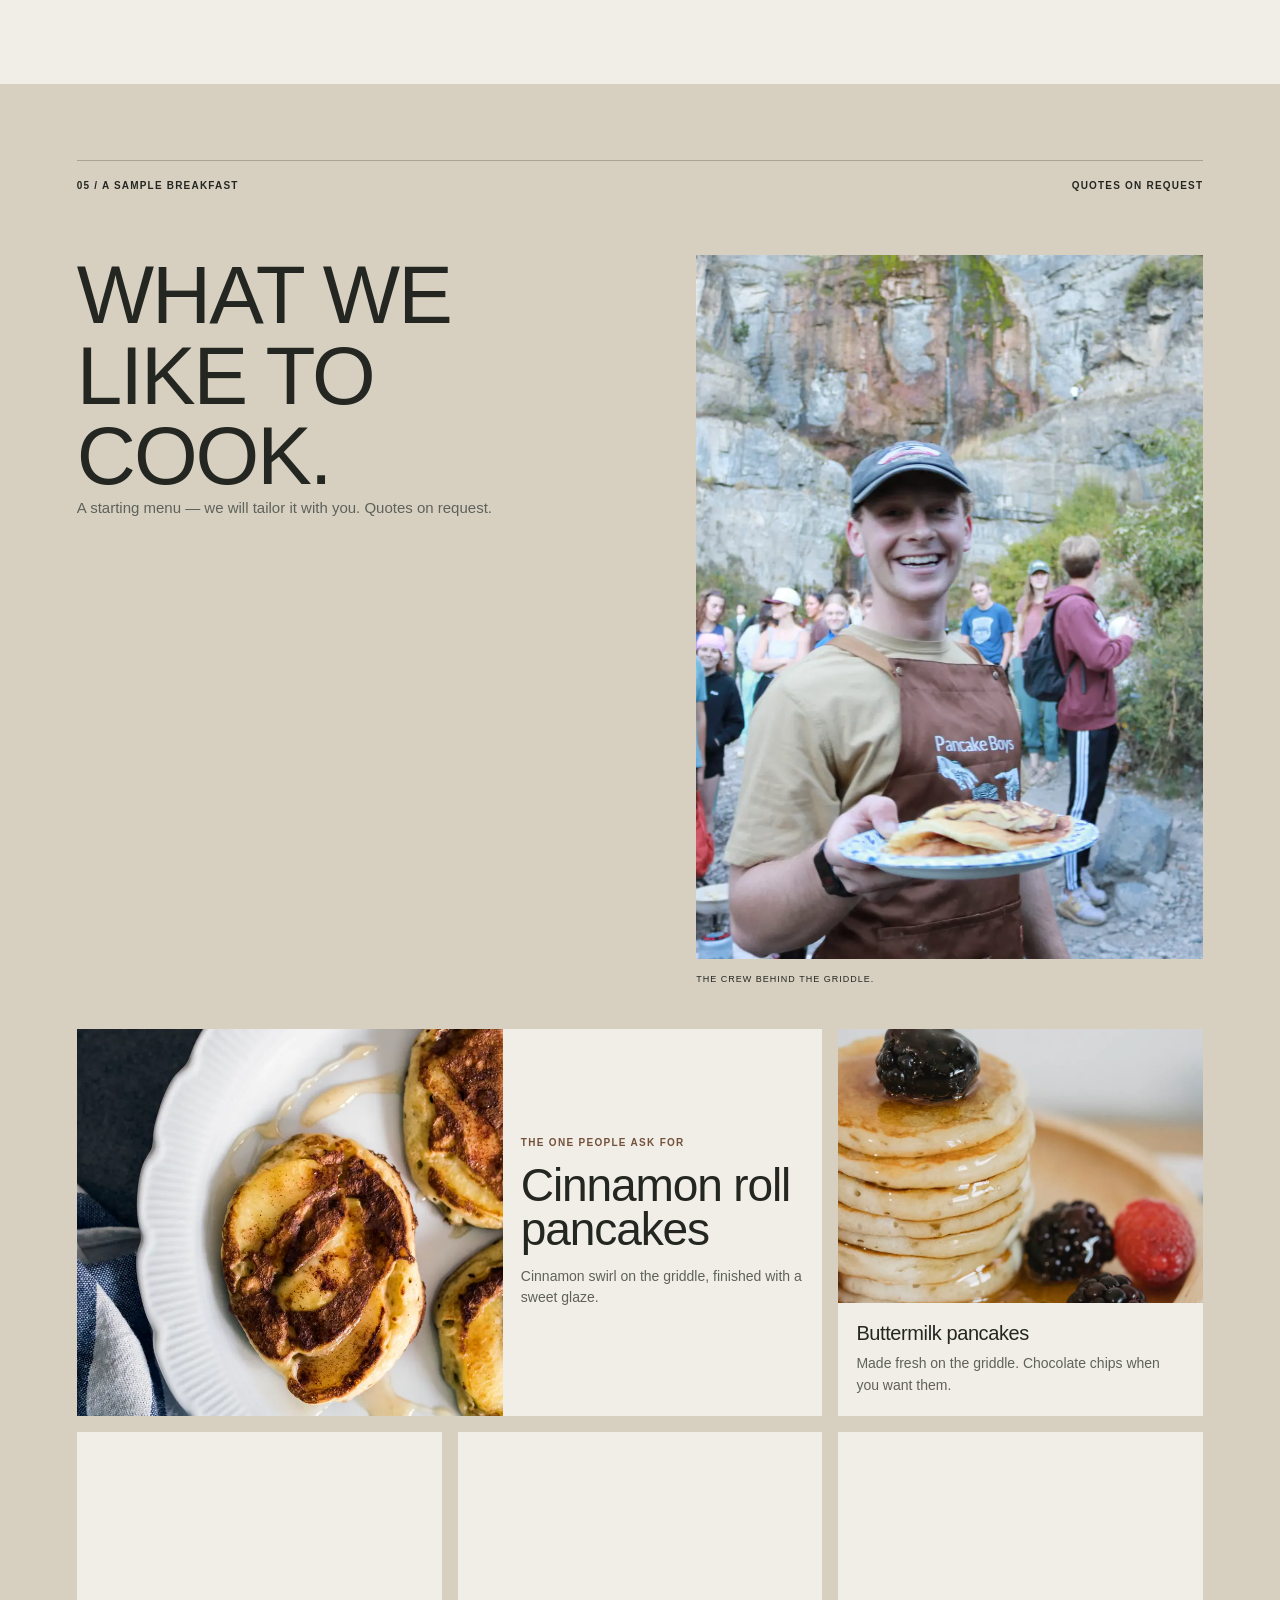
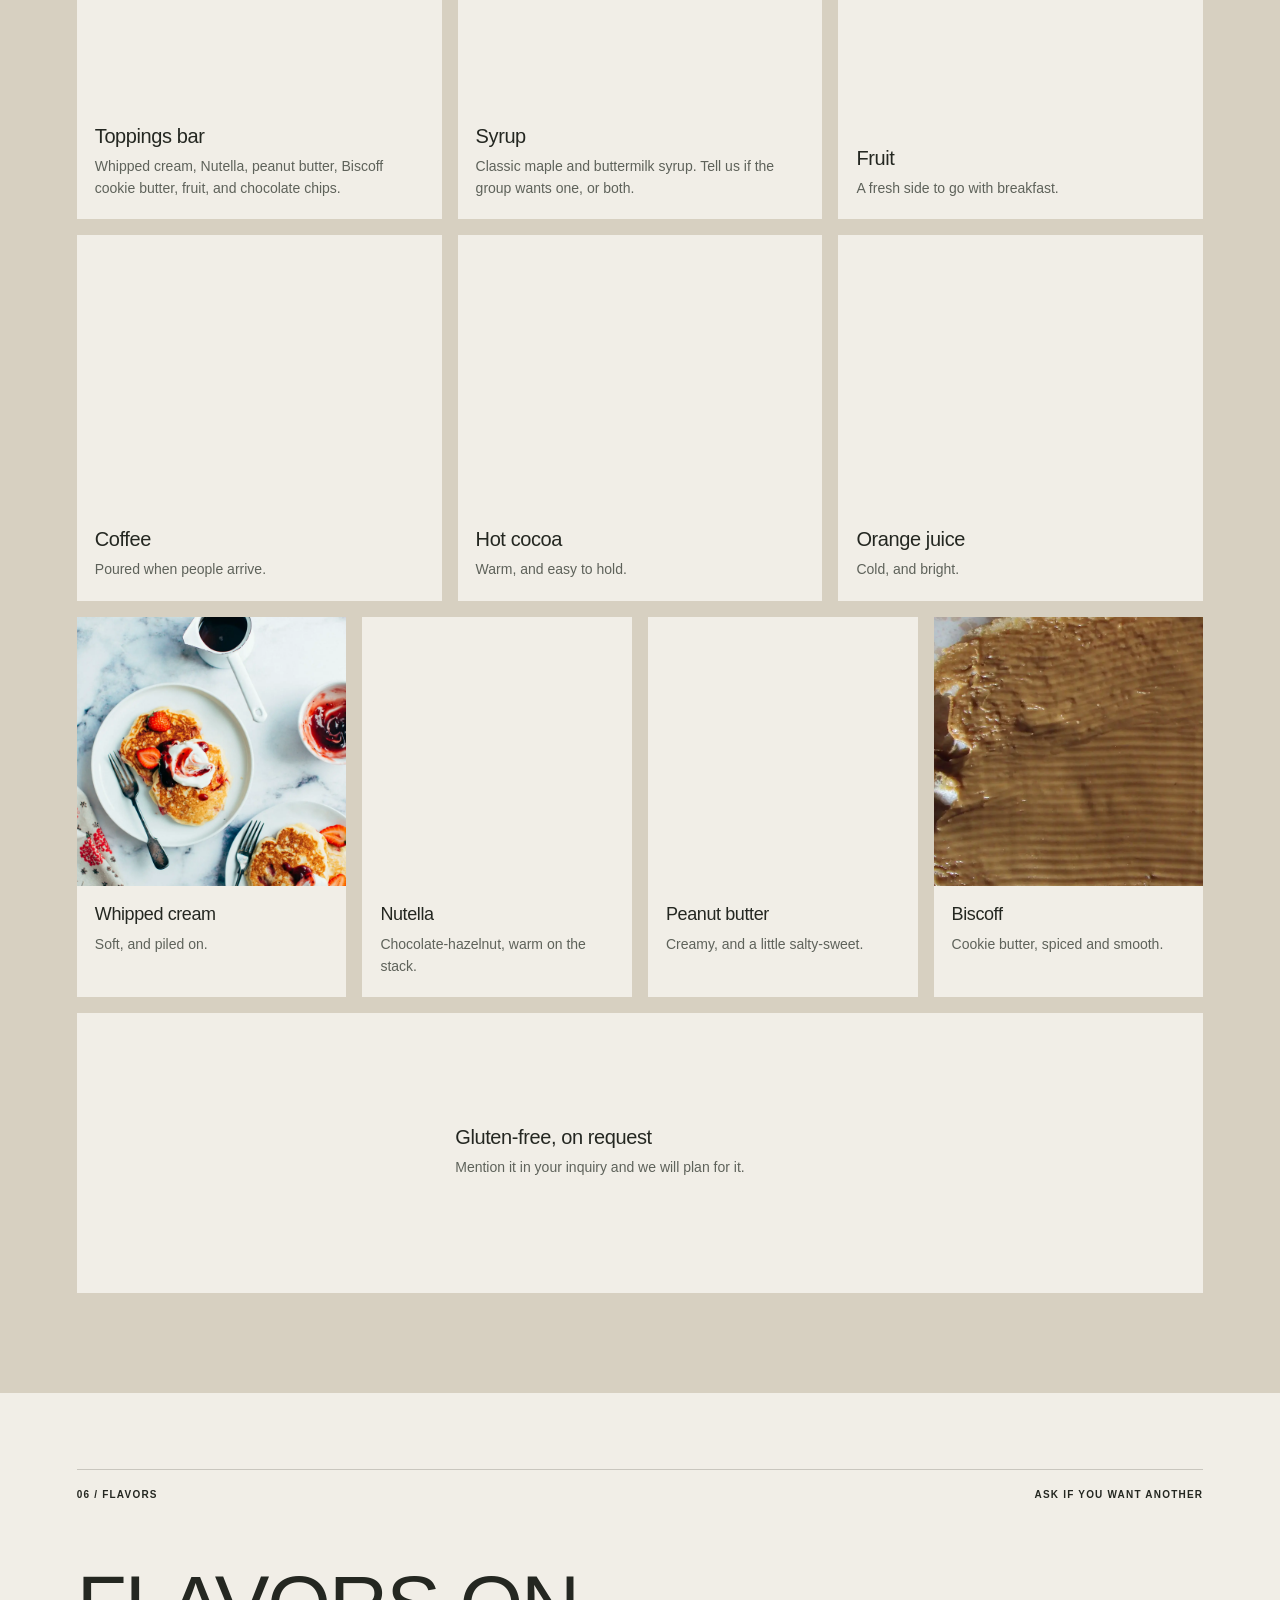
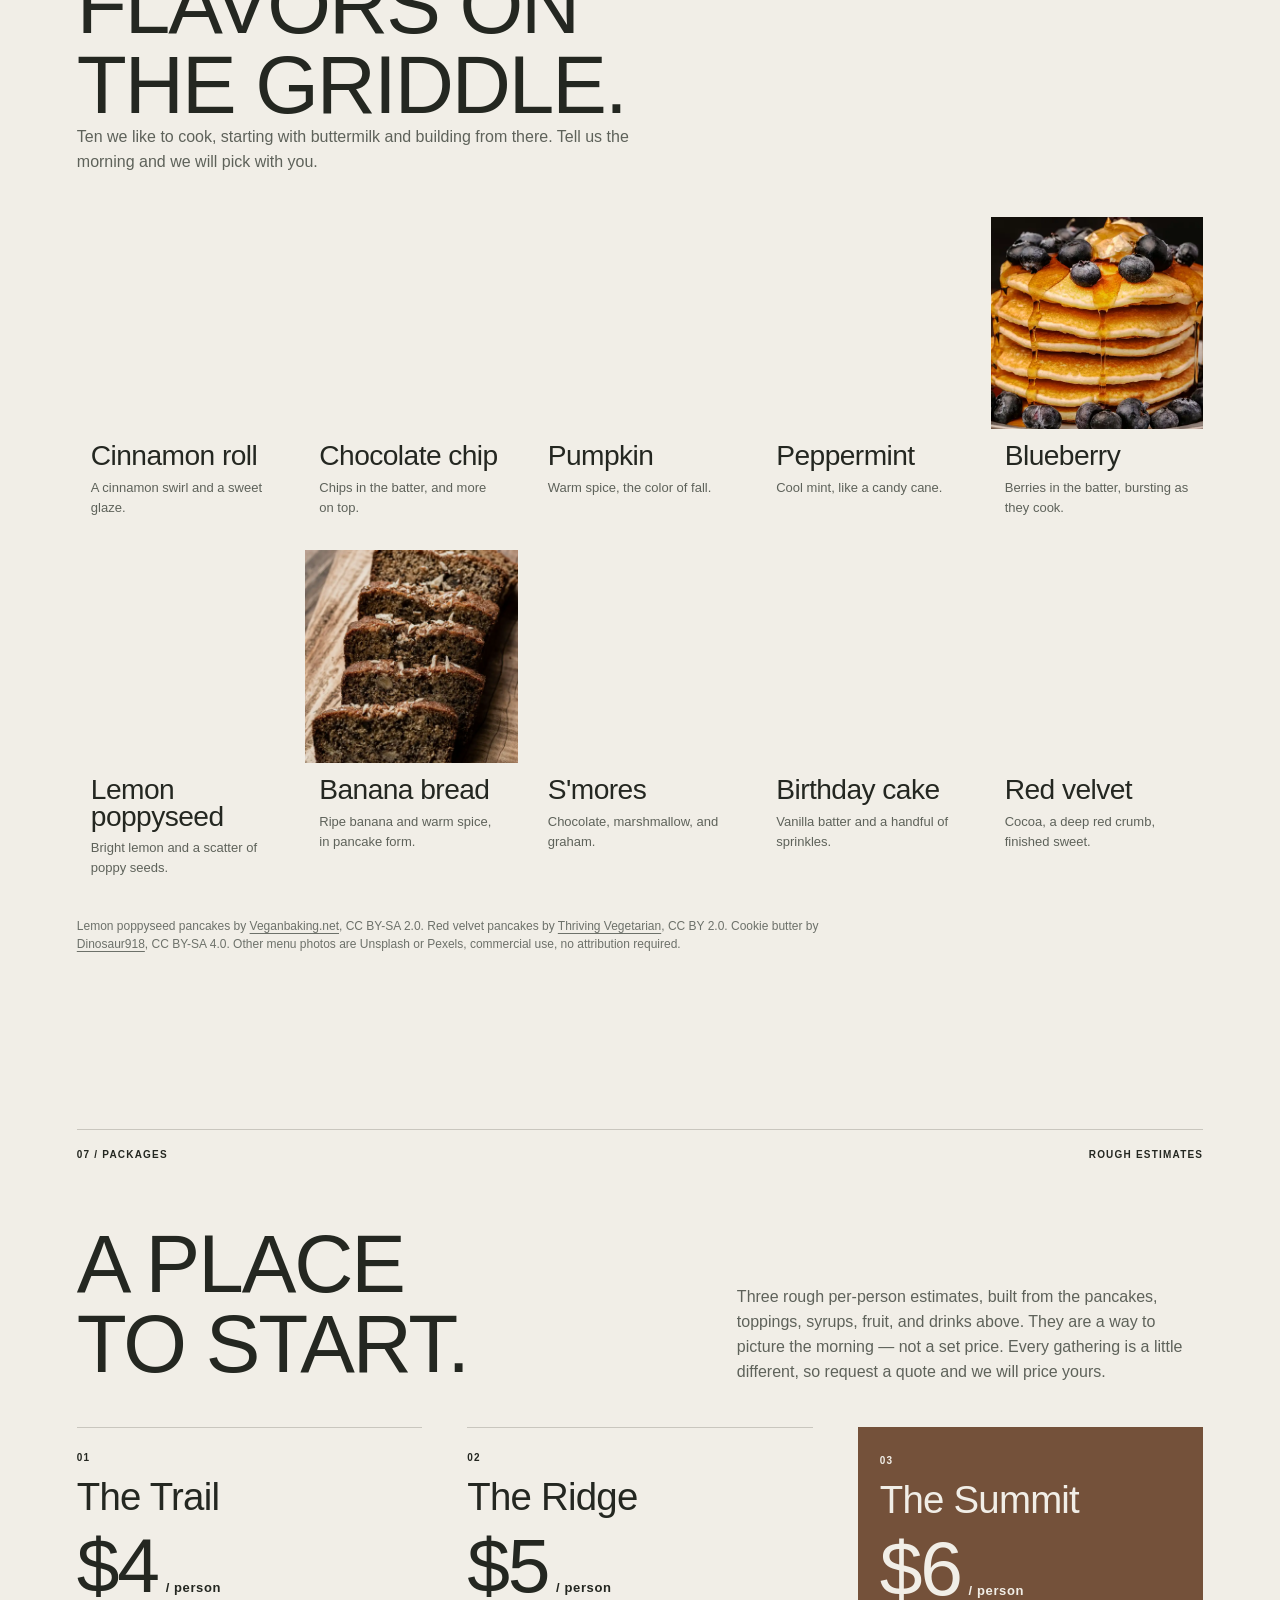
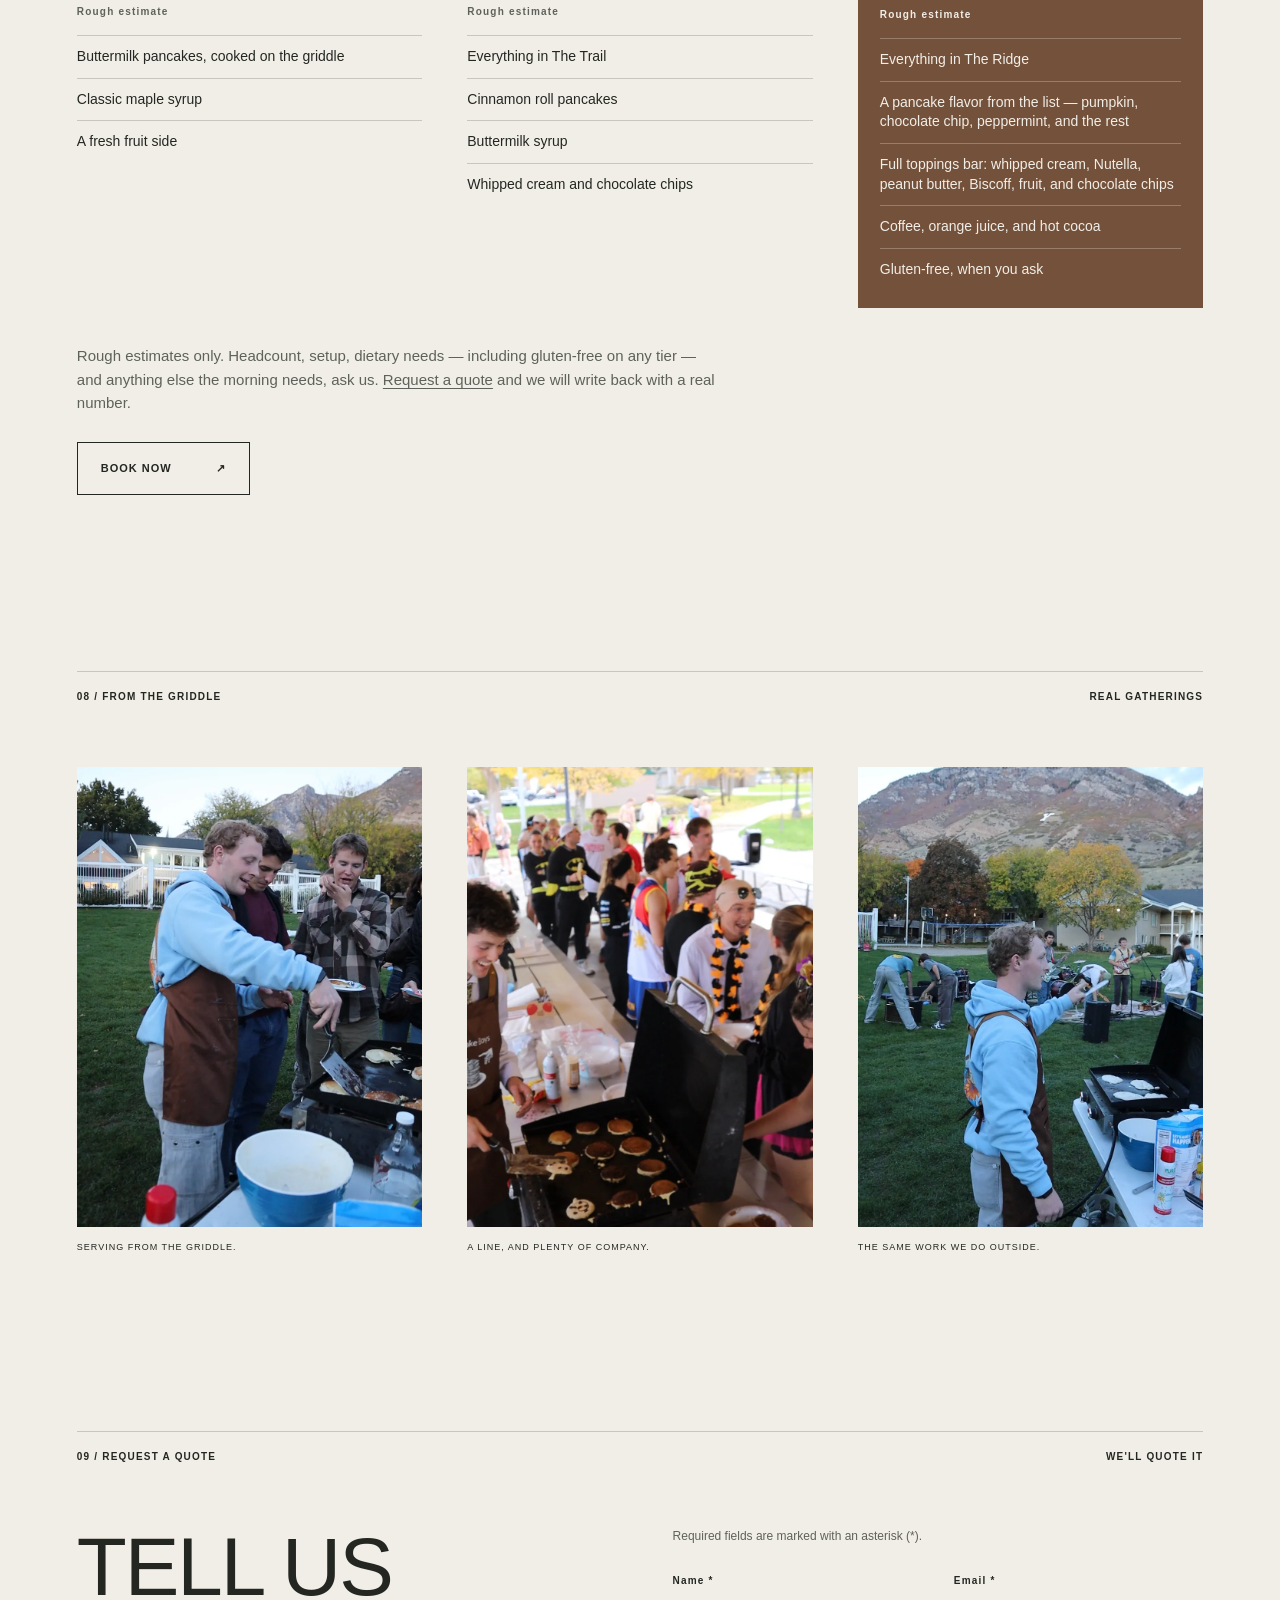
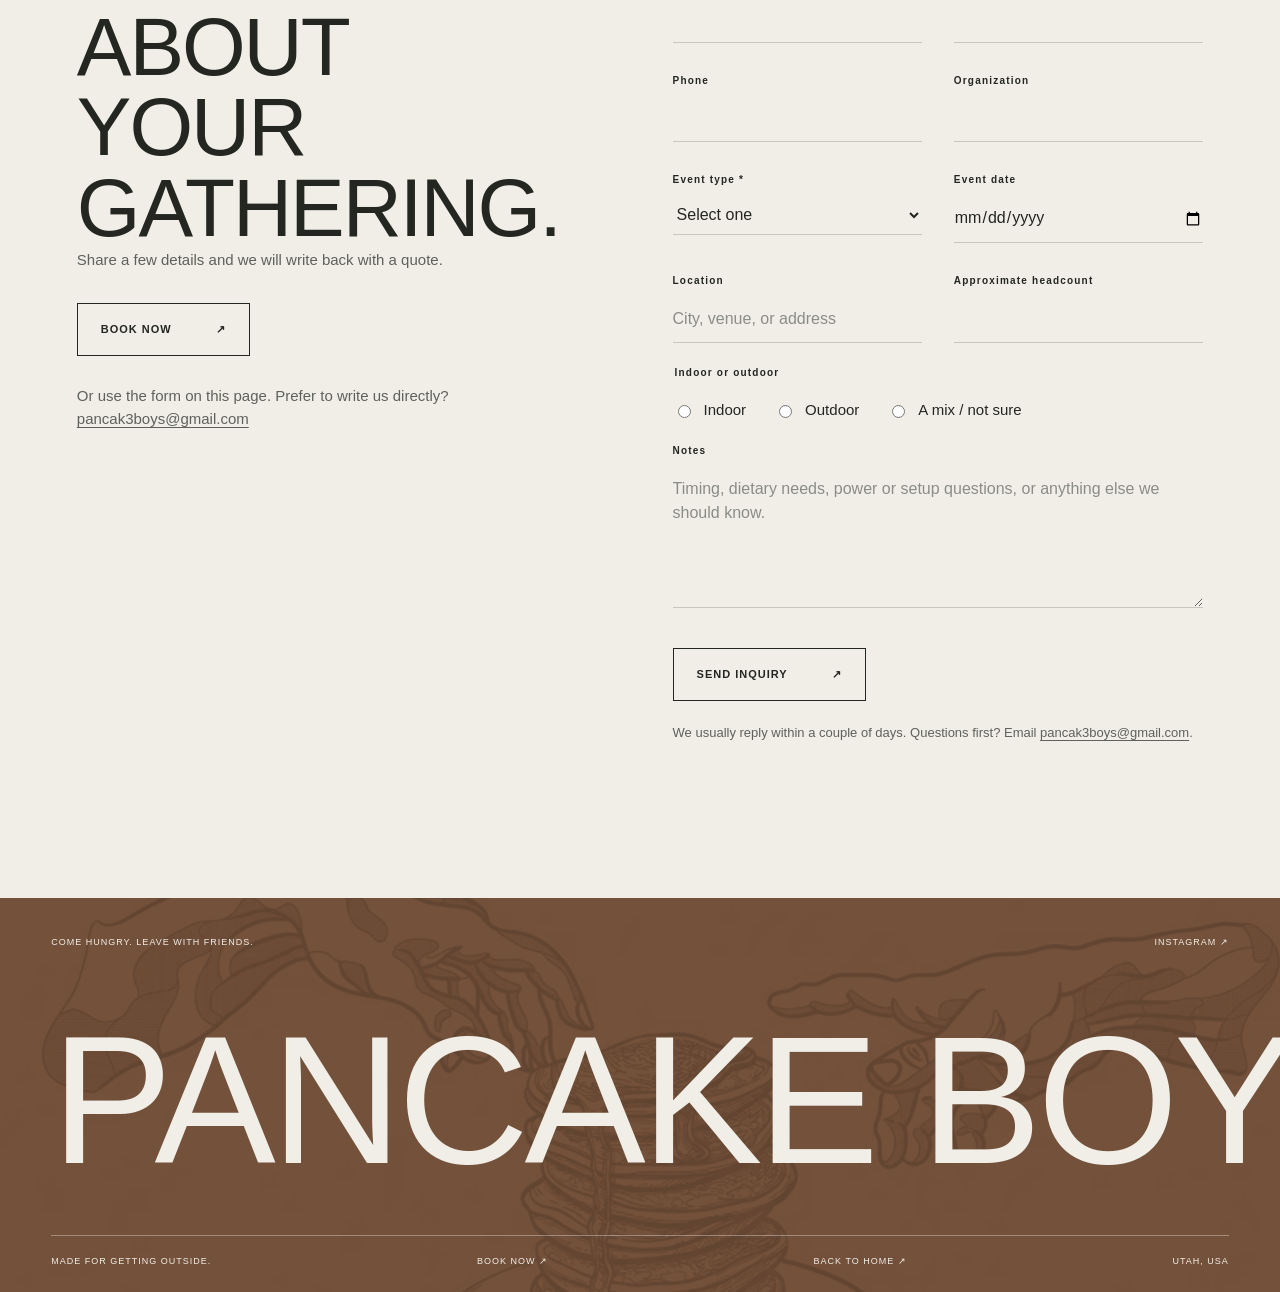
==== commit 61a04bf4: "Add a book landing page and a Catering menu. Give Meta ads a short /catering/book/ page with the exi" ====
--- a/catering/index.html
+++ b/catering/index.html
@@ -20,10 +20,10 @@
   <meta name="twitter:description" content="On-site breakfast catering from Pancake Boys. We cook on the griddle at your gathering. Quotes on request.">
   <meta name="twitter:image" content="https://pancak3boys.com/website/assets/catering/og-catering.jpg">
   <link rel="icon" type="image/png" href="../website/assets/logo.png">
-  <link rel="preload" as="image" href="../website/assets/logo.png">
   <link rel="preload" as="image" href="../website/assets/catering/griddle-flip-poster.webp">
-  <link rel="stylesheet" href="../website/styles.css?v=catering-8">
+  <link rel="stylesheet" href="../website/styles.css?v=catering-9">
   <script src="../website/content.js" defer></script>
+  <script src="../website/nav.js?v=1" defer></script>
   <script src="../website/catering.js?v=4" defer></script>
   <script>
     if (!matchMedia('(prefers-reduced-motion: reduce)').matches) document.documentElement.classList.add('motion-on');
@@ -33,11 +33,18 @@
 <body class="page-catering">
   <header class="header on-light" id="header">
     <a class="brand" href="../" aria-label="Pancake Boys home">
-      <img class="brand-emblem" src="../website/assets/logo.png" alt="" width="1536" height="1024">
+      <img class="brand-emblem" src="../website/assets/logo.webp" alt="" width="960" height="640">
       <span>PANCAKE<br>BOYS</span>
     </a>
     <div class="header-actions">
-      <a class="header-link" href="../">HOME</a>
+      <a class="header-link header-home" href="../">HOME</a>
+      <details class="nav-drop">
+        <summary class="header-link">CATERING <span class="nav-drop-caret" aria-hidden="true"></span></summary>
+        <div class="nav-drop-panel" id="catering-nav">
+          <a href="./" aria-current="page">Catering</a>
+          <a href="book/">Book now</a>
+        </div>
+      </details>
       <button class="menu-toggle" aria-label="Open menu" aria-haspopup="dialog" aria-controls="menu-dialog" aria-expanded="false">
         <span>MENU</span><span class="menu-lines" aria-hidden="true"></span>
       </button>
@@ -53,7 +60,7 @@
           <h1 class="reveal" id="catering-title" style="--i:1">WE BRING<br>THE GRIDDLE<br>TO YOU.</h1>
           <p class="reveal" style="--i:1">We show up and cook breakfast on site — pancakes coming off the griddle while your people gather.</p>
           <div class="catering-hero-actions reveal" style="--i:2">
-            <a class="link-button dark" href="#inquiry">REQUEST A QUOTE <span aria-hidden="true">↗</span></a>
+            <a class="link-button dark" href="book/">BOOK NOW <span aria-hidden="true">↗</span></a>
             <a class="link-button dark" href="#menu">MENU <span aria-hidden="true">↗</span></a>
             <a class="link-button dark" href="#packages">PACKAGES <span aria-hidden="true">↗</span></a>
           </div>
@@ -502,9 +509,9 @@
           </ul>
         </article>
       </div>
-      <p class="package-note reveal">Rough estimates only. Headcount, setup, dietary needs — including gluten-free on any tier — and anything else the morning needs, ask us. <a href="#inquiry">Request a quote</a> and we will write back with a real number.</p>
+      <p class="package-note reveal">Rough estimates only. Headcount, setup, dietary needs — including gluten-free on any tier — and anything else the morning needs, ask us. <a href="book/">Request a quote</a> and we will write back with a real number.</p>
       <div class="packages-cta reveal" style="--i:1">
-        <a class="link-button dark" href="#inquiry">REQUEST A QUOTE <span aria-hidden="true">↗</span></a>
+        <a class="link-button dark" href="book/">BOOK NOW <span aria-hidden="true">↗</span></a>
       </div>
     </section>
 
@@ -544,7 +551,8 @@
         <div class="catering-copy">
           <h2 class="reveal" id="inquiry-title">TELL US ABOUT<br>YOUR GATHERING.</h2>
           <p class="reveal" style="--i:1">Share a few details and we will write back with a quote.</p>
-          <p class="catering-fallback">Prefer to write us directly? <a href="mailto:pancak3boys@gmail.com">pancak3boys@gmail.com</a></p>
+          <a class="link-button dark" href="book/">BOOK NOW <span aria-hidden="true">↗</span></a>
+          <p class="catering-fallback">Or use the form on this page. Prefer to write us directly? <a href="mailto:pancak3boys@gmail.com">pancak3boys@gmail.com</a></p>
         </div>
         <form class="catering-form reveal" id="catering-form" action="https://formspree.io/f/xyewgjbp" method="POST" style="--i:1">
           <input type="text" name="_gotcha" tabindex="-1" autocomplete="off" aria-hidden="true" style="position:absolute;left:-9999px;width:1px;height:1px;opacity:0">
@@ -618,6 +626,7 @@
     <a class="footer-wordmark" href="../" aria-label="Back to the Pancake Boys homepage">PANCAKE BOYS</a>
     <div class="footer-bottom">
       <span>MADE FOR GETTING OUTSIDE.</span>
+      <a href="book/">BOOK NOW ↗</a>
       <a href="../">BACK TO HOME ↗</a>
       <span>UTAH, USA</span>
     </div>
@@ -626,7 +635,7 @@
   <dialog id="menu-dialog" class="menu-dialog" aria-label="Main navigation">
     <div class="menu-head">
       <a class="brand menu-brand" href="../" aria-label="Pancake Boys home">
-        <img class="brand-emblem" src="../website/assets/logo.png" alt="" width="1536" height="1024">
+        <img class="brand-emblem" src="../website/assets/logo.webp" alt="" width="960" height="640">
         <span>PANCAKE<br>BOYS</span>
       </a>
       <button class="close-button" data-close aria-label="Close menu">CLOSE <span aria-hidden="true">×</span></button>
@@ -639,6 +648,7 @@
       <a href="../#merch"><span>04</span> MERCH <i>↗</i></a>
       <a href="../#support"><span>05</span> KEEP IT GOING <i>↗</i></a>
       <a href="#catering-hero"><span>06</span> CATERING <i>↗</i></a>
+      <a href="book/"><span>07</span> BOOK NOW <i>↗</i></a>
     </nav>
     <div class="menu-foot">
       <span>GOOD HIKES. FREE PANCAKES.</span>
--- a/website/styles.css
+++ b/website/styles.css
@@ -66,7 +66,7 @@
 .menu-brand .brand-emblem{width:64px;height:64px}
 .brand-intro-inner img{width:180px;height:180px;object-fit:cover;border-radius:50%}
 .footer{position:relative;isolation:isolate}
-.footer::before{content:"";position:absolute;inset:0;z-index:-1;background:url("assets/logo.png") center 48%/cover no-repeat;opacity:.16;mix-blend-mode:multiply;pointer-events:none}
+.footer::before{content:"";position:absolute;inset:0;z-index:-1;background:url("assets/logo.webp") center 48%/cover no-repeat;opacity:.16;mix-blend-mode:multiply;pointer-events:none}
 @media(max-width:760px){.brand-emblem{width:44px;height:44px}.menu-brand .brand-emblem{width:52px;height:52px}.brand-intro-inner img{width:160px;height:160px}}
 
 /* Three repeated gestures: a lift, a soft spring, and a drawn line. */
@@ -360,4 +360,74 @@
   .catering-landscape img{max-height:360px}
   .catering-inquiry-layout,.catering-form-grid{grid-template-columns:1fr;gap:0}
   .catering-inquiry{padding-bottom:80px}
-}
+  .book-hero-layout,.book-split{grid-template-columns:1fr;gap:28px}
+  .page-book .book-hero{padding-top:112px}
+  .book-hero h1{font-size:14vw}
+  .book-photo img,.book-thanks-photo img{max-height:420px}
+  .book-form .link-button{max-width:none}
+}
+
+/* Catering dropdown: same tracked type as the header, paper panel, not a stock menu. */
+.nav-drop{position:relative}
+.nav-drop>summary.header-link{display:inline-flex;align-items:center;gap:8px;list-style:none;cursor:pointer}
+.nav-drop>summary::-webkit-details-marker{display:none}
+.nav-drop>summary::marker{content:""}
+.nav-drop-caret{width:0;height:0;border-left:3.5px solid transparent;border-right:3.5px solid transparent;border-top:4px solid currentColor;display:inline-block}
+.nav-drop[open]>summary .nav-drop-caret{transform:rotate(180deg)}
+.nav-drop-panel{position:absolute;z-index:30;top:100%;right:0;min-width:220px;max-width:calc(100vw - 28px);padding:6px 0 8px;background:var(--paper);color:var(--ink);border:1px solid var(--line)}
+.nav-drop-panel::before{content:"";position:absolute;left:0;right:0;top:-12px;height:12px}
+.nav-drop-panel a{display:flex;align-items:center;justify-content:space-between;gap:18px;padding:13px 16px;font-size:12px;font-weight:700;letter-spacing:.7px;text-transform:uppercase}
+.nav-drop-panel a::after{content:"↗";font-weight:400}
+.nav-drop-panel a:hover,.nav-drop-panel a:focus-visible{background:#e6e1d6}
+.nav-drop-panel a[aria-current="page"]{color:var(--brown)}
+.nav-drop>.nav-drop-panel{display:none}
+.nav-drop[open]>.nav-drop-panel{display:block}
+@media(hover:hover) and (pointer:fine){
+  .nav-drop:hover>.nav-drop-panel{display:block}
+}
+@media(max-width:480px){
+  .header-home{position:absolute;width:1px;height:1px;padding:0;margin:-1px;overflow:hidden;clip-path:inset(50%);white-space:nowrap}
+}
+
+/* Book landing: short, same type and paper, form on the first screen. */
+.page-book .book-hero{padding-top:132px;padding-bottom:28px}
+.book-hero-layout{display:grid;grid-template-columns:minmax(0,.9fr) minmax(0,1.1fr);gap:8%;align-items:start}
+.book-hero h1{font-family:var(--display);font-stretch:condensed;font-size:clamp(46px,5.2vw,84px);line-height:.96;letter-spacing:-.025em;margin:0 0 16px}
+.book-lede{font-size:16px;max-width:36em;color:#3c403a}
+.book-hero-links{display:flex;flex-direction:column;align-items:flex-start;gap:16px;margin-top:26px}
+.book-hero-links .link-button{margin-top:0}
+.book-story-link{font-size:15px;border-bottom:1px solid currentColor;padding-bottom:3px}
+.book-form{border-top:1px solid var(--line);padding-top:18px}
+.book-form h2{font-size:clamp(34px,3.4vw,52px);margin:0 0 8px}
+.book-form .catering-required-note{margin-bottom:16px}
+.book-optional{font-weight:400;letter-spacing:0;color:#5e625a}
+.book-form .link-button{width:100%;max-width:280px}
+.book-aside{margin-top:16px;font-size:14px;max-width:none;color:#5e625a}
+.book-aside a{text-decoration:underline;text-underline-offset:3px}
+.book-split{display:grid;grid-template-columns:1fr 1fr;gap:8%;align-items:center}
+.book-photo img,.book-thanks-photo img{width:100%;aspect-ratio:.8;object-fit:cover}
+.book-photo figcaption,.book-thanks-photo figcaption{font-size:9px;letter-spacing:1px;margin-top:12px}
+.book-proof h2,.book-mission h2{margin-bottom:18px}
+.book-mission .link-button{margin-top:28px}
+.book-packages .package-starting{font-size:10px;font-weight:700;letter-spacing:1.2px;margin:0 0 4px}
+.book-faq-list{max-width:720px;margin:0;padding:0}
+.book-faq-list dt{margin:0;padding-top:18px;border-top:1px solid var(--line);font-size:18px;letter-spacing:-.3px}
+.book-faq-list dd{margin:8px 0 18px;max-width:62ch;color:#5e625a}
+.book-thanks{padding-top:150px;padding-bottom:80px;max-width:820px}
+.book-thanks h1{font-family:var(--display);font-stretch:condensed;font-size:clamp(56px,8vw,104px);line-height:.94;letter-spacing:-.03em;margin:0 0 18px}
+.book-thanks p{font-size:18px;max-width:36em}
+.book-thanks-actions{display:flex;flex-wrap:wrap;gap:14px 22px;align-items:center;margin-top:28px}
+.book-thanks-actions .link-button{margin:0}
+.book-thanks-photo{margin-top:36px;max-width:560px}
+.book-thanks-photo img{aspect-ratio:16/10;max-height:340px;object-position:center 62%}
+@media(max-width:760px){
+  .book-hero-layout,.book-split{grid-template-columns:1fr;gap:28px}
+  .page-book .book-hero{padding-top:112px;padding-bottom:12px}
+  .book-hero h1{font-size:13.2vw;margin-bottom:12px}
+  .book-lede{font-size:15px}
+  .book-hero-links{margin-top:18px;gap:14px}
+  .book-photo img,.book-thanks-photo img{max-height:460px}
+  .book-form .link-button{max-width:none}
+  .book-thanks{padding-top:120px}
+  .book-thanks h1{font-size:16vw}
+}
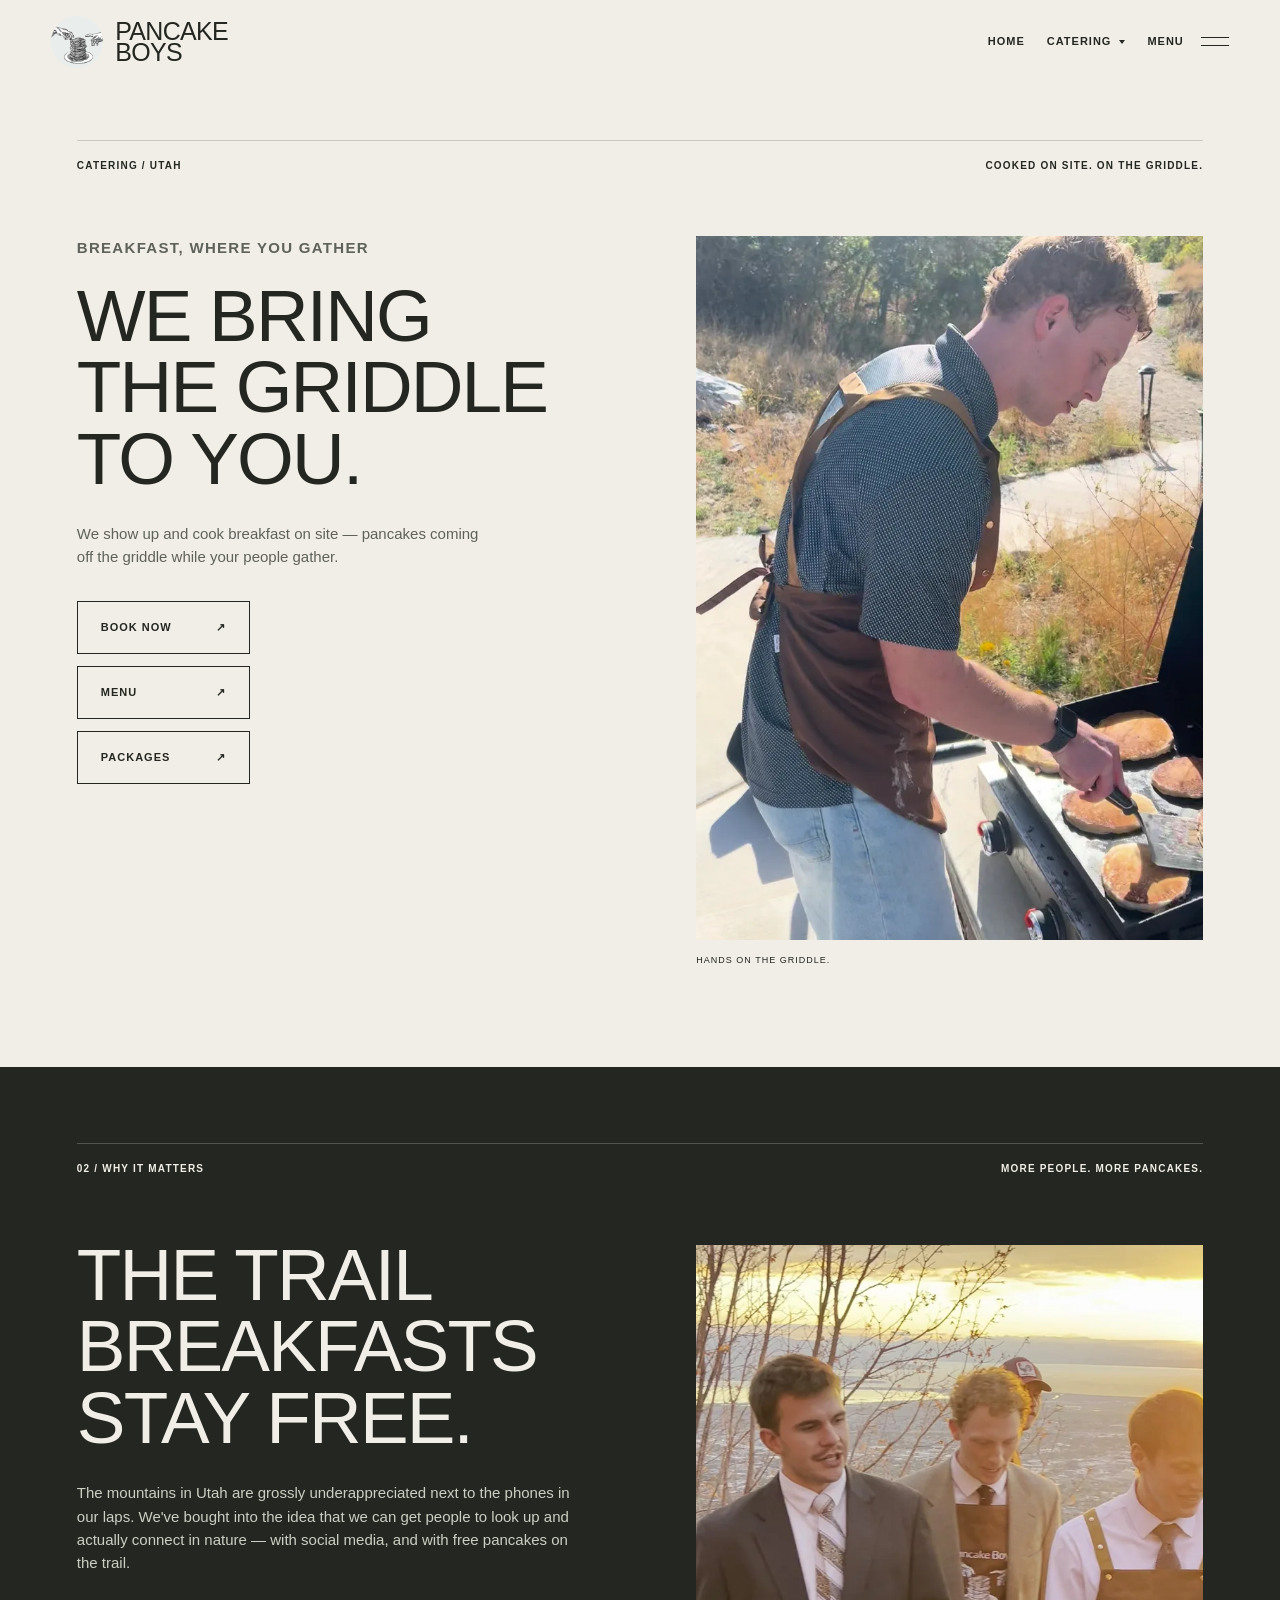
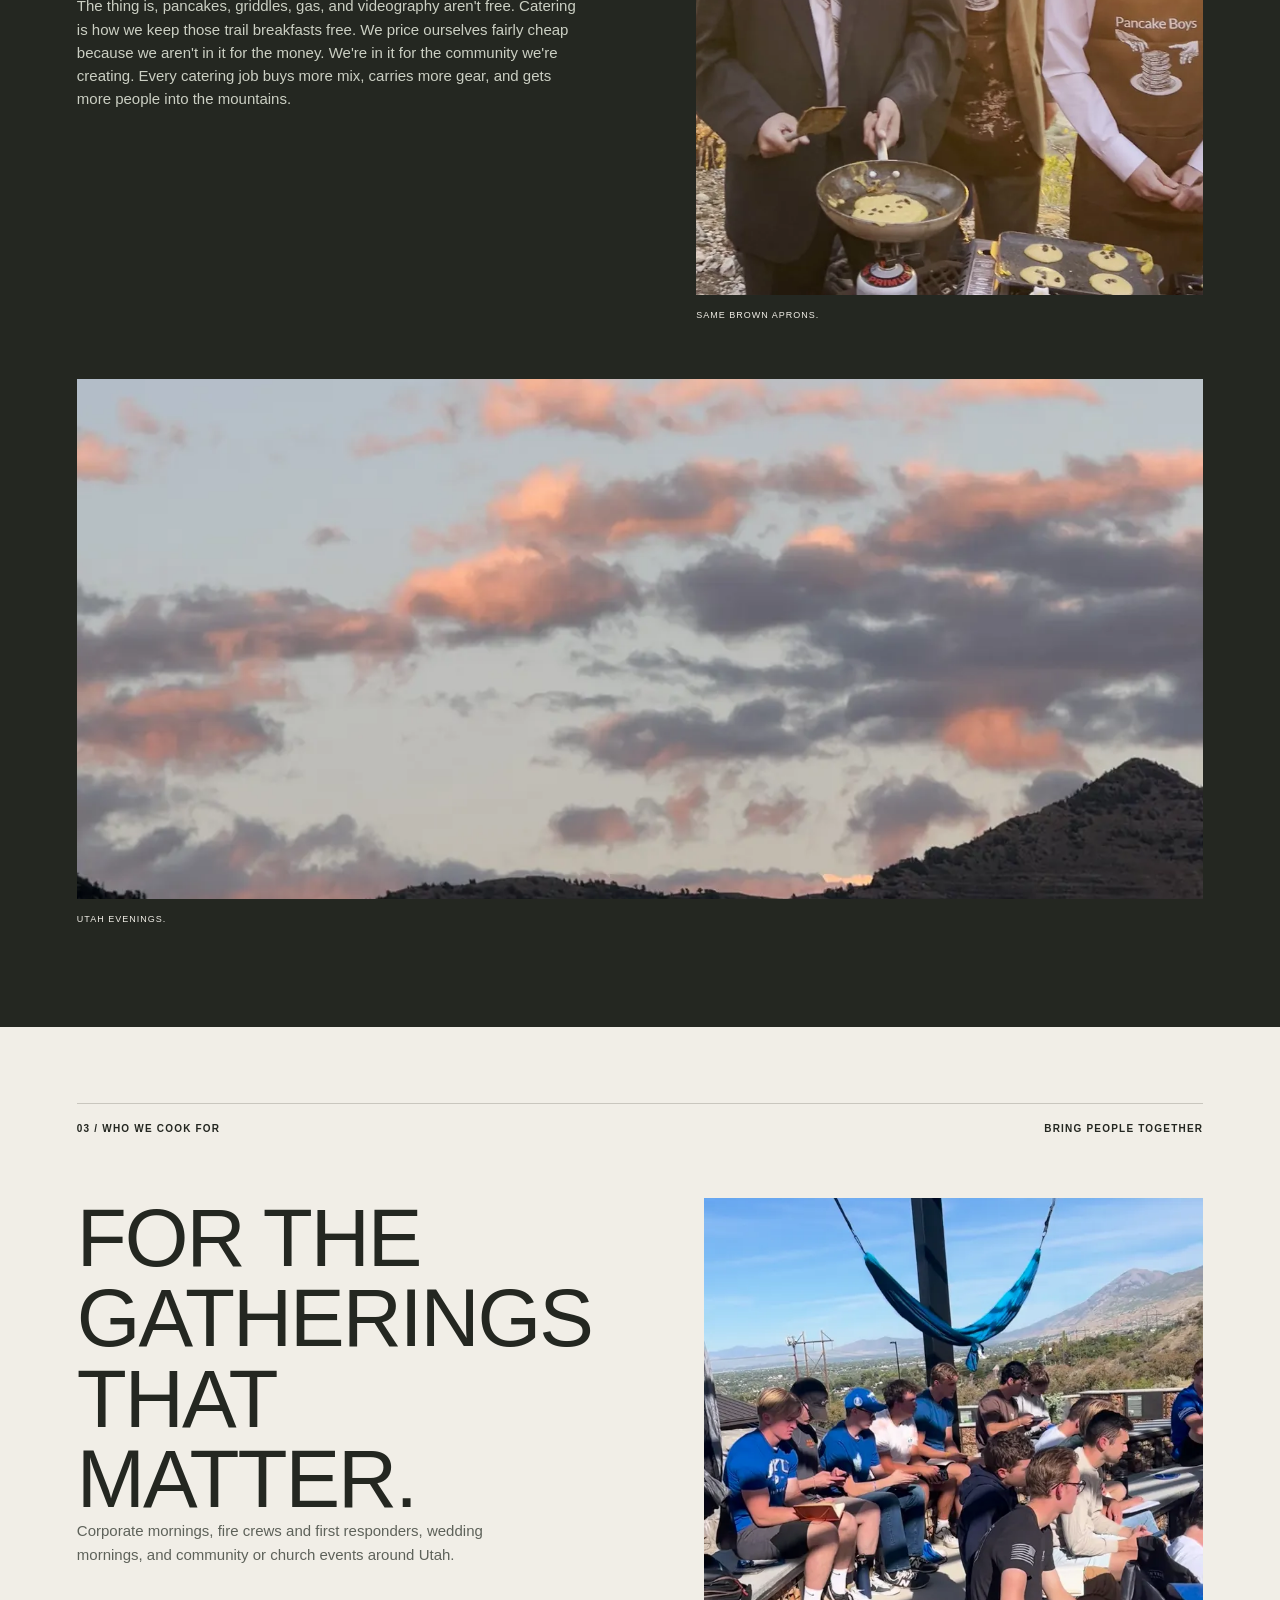
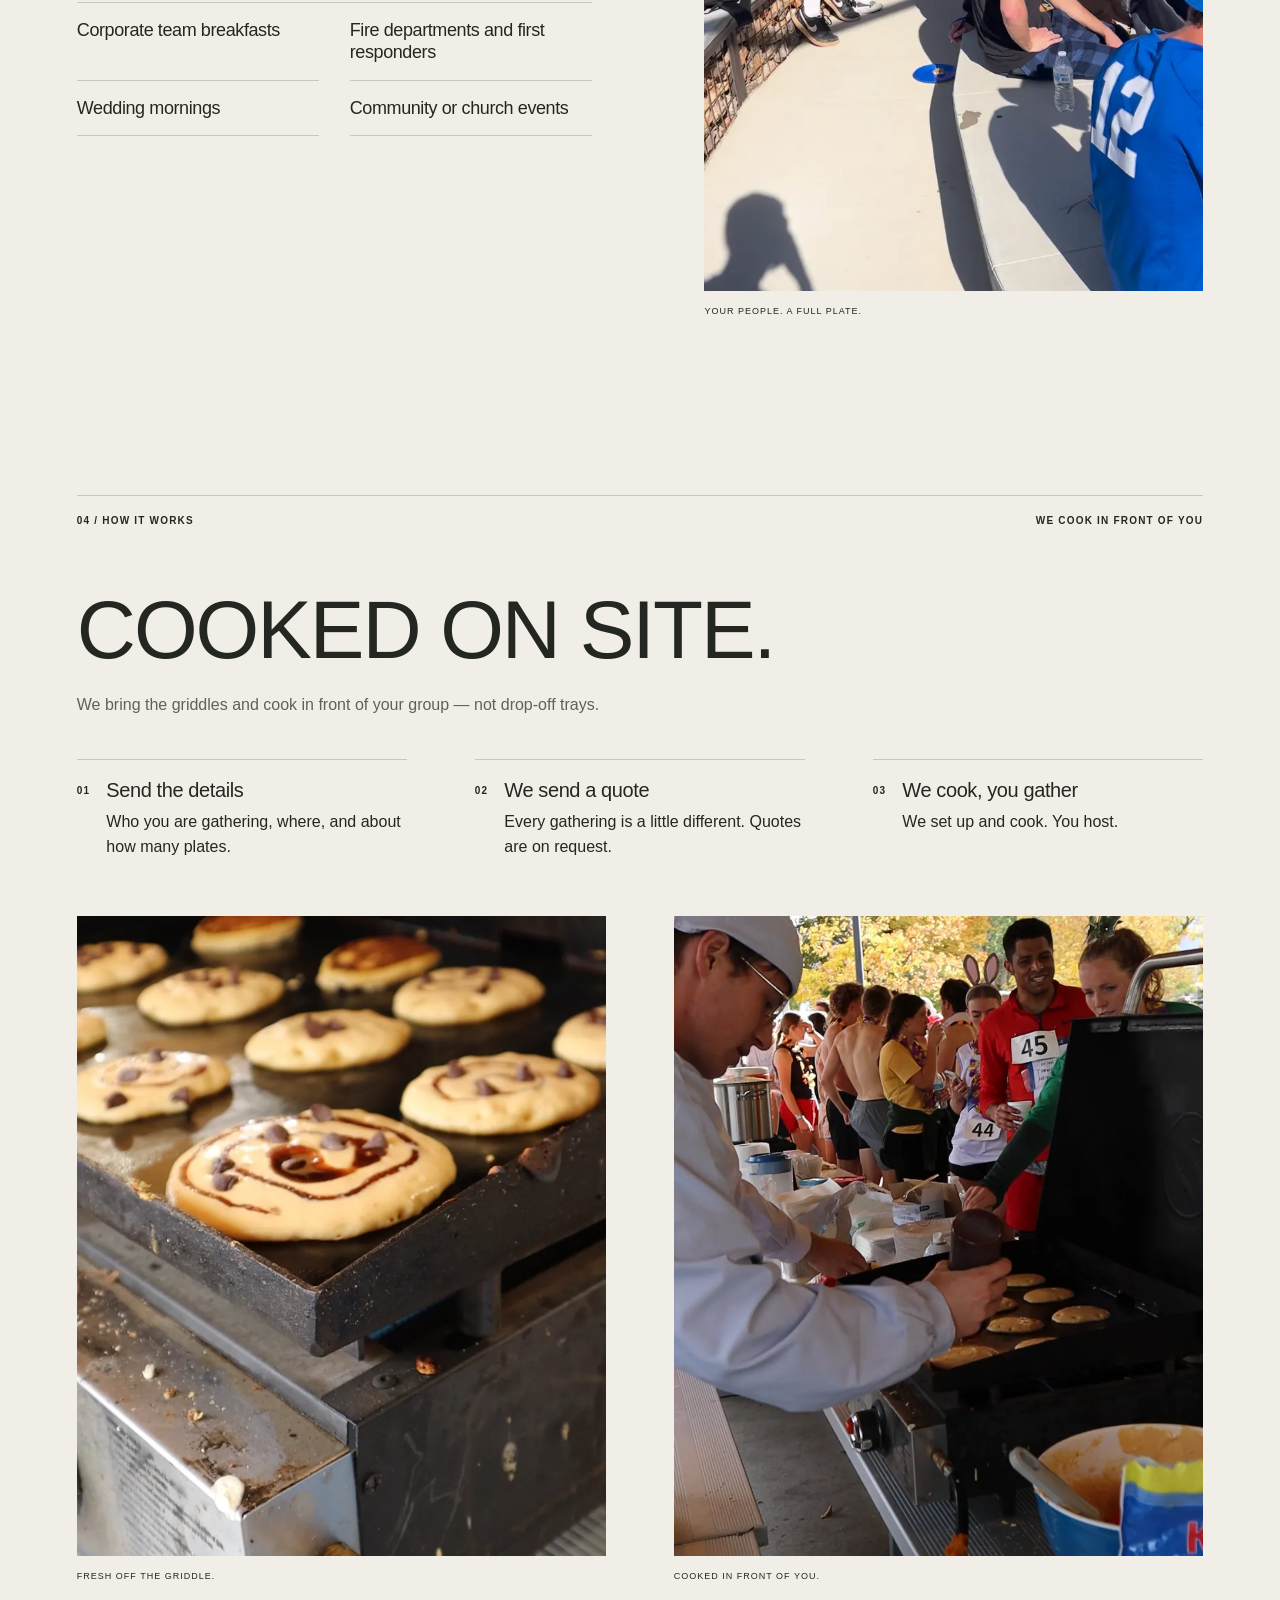
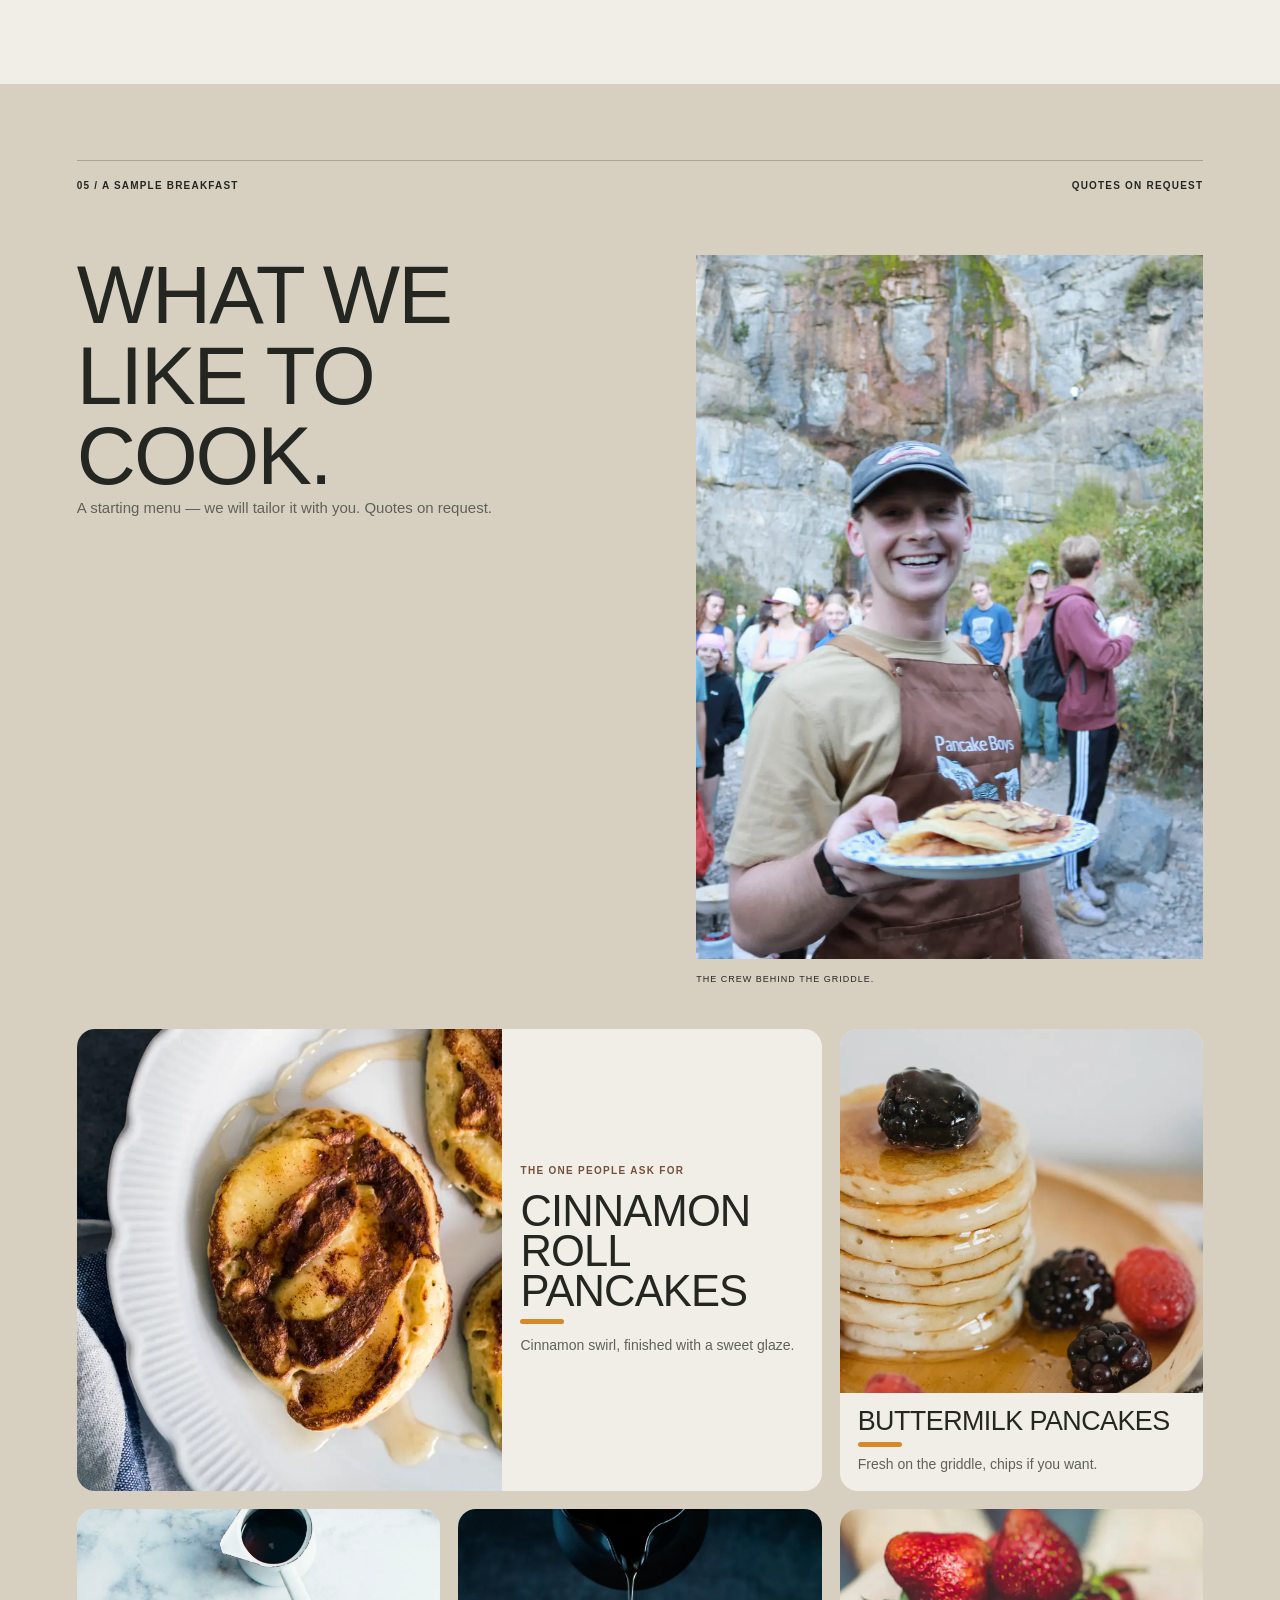
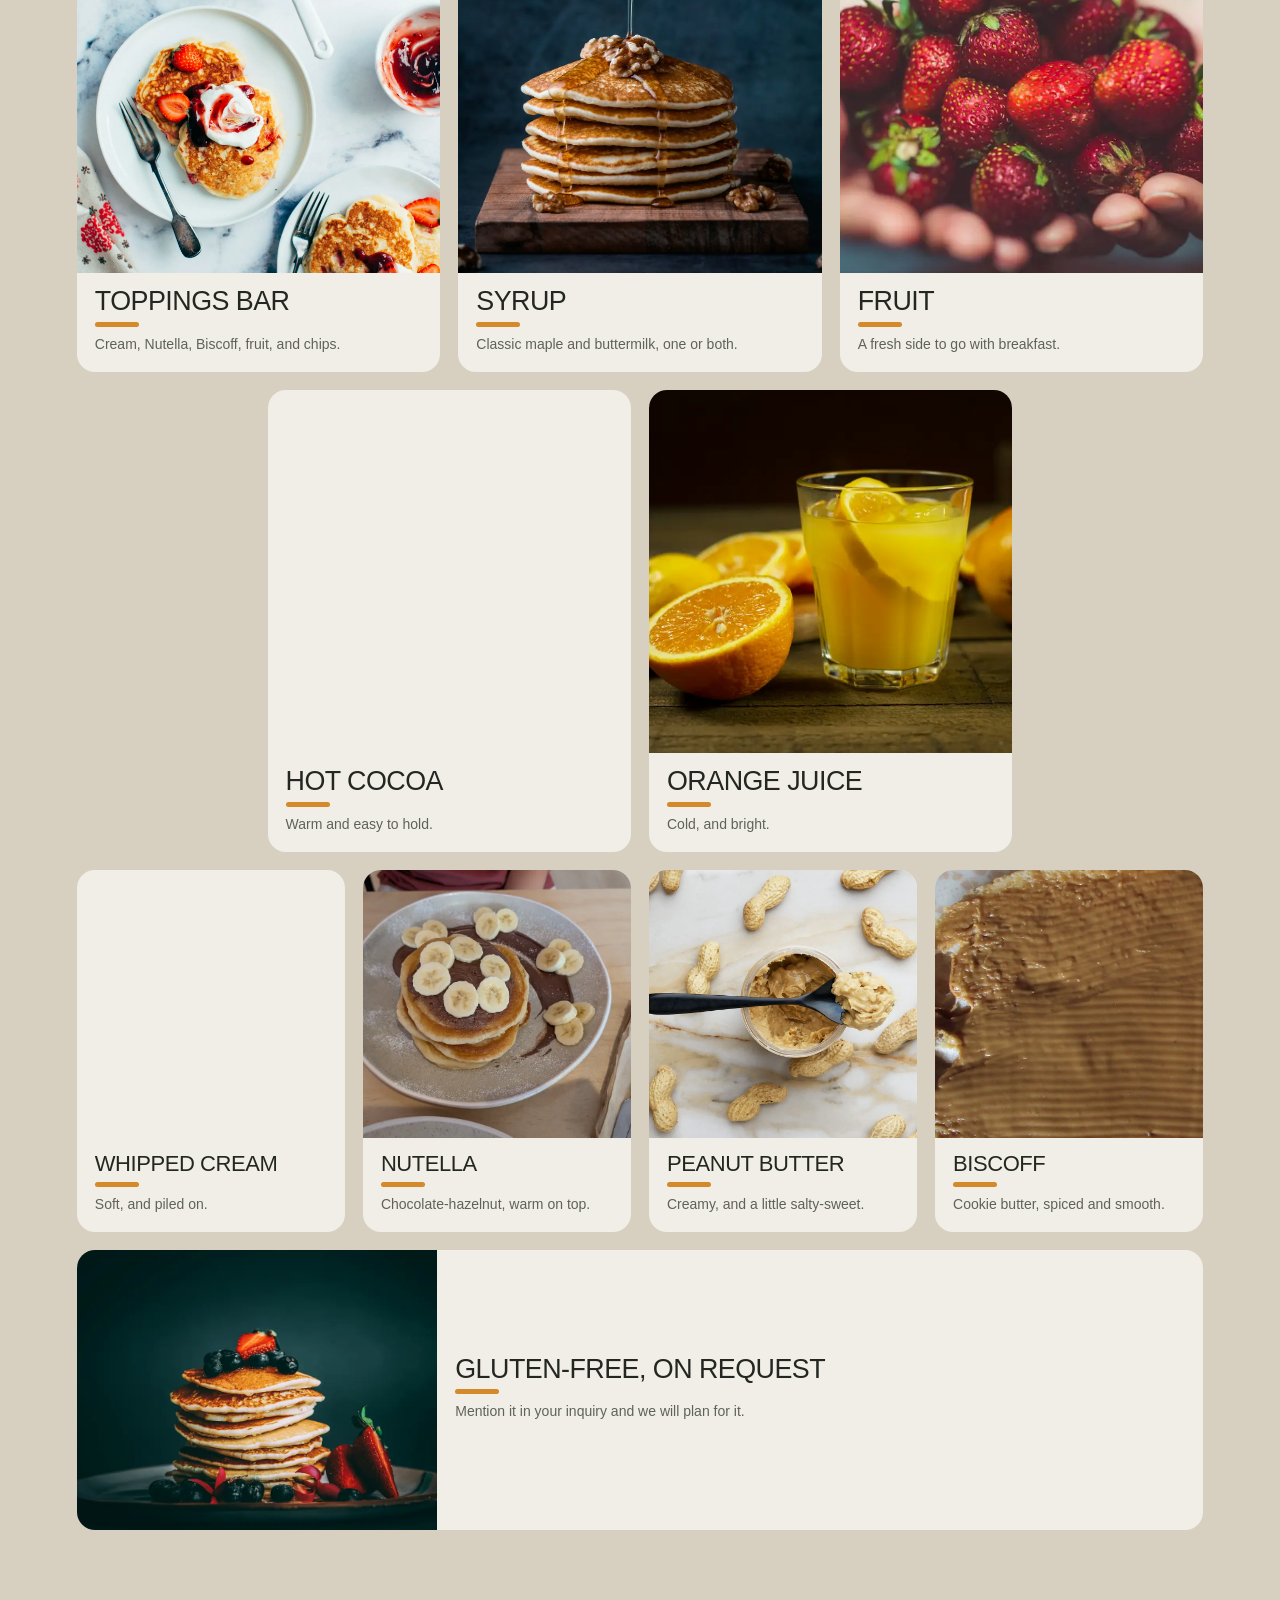
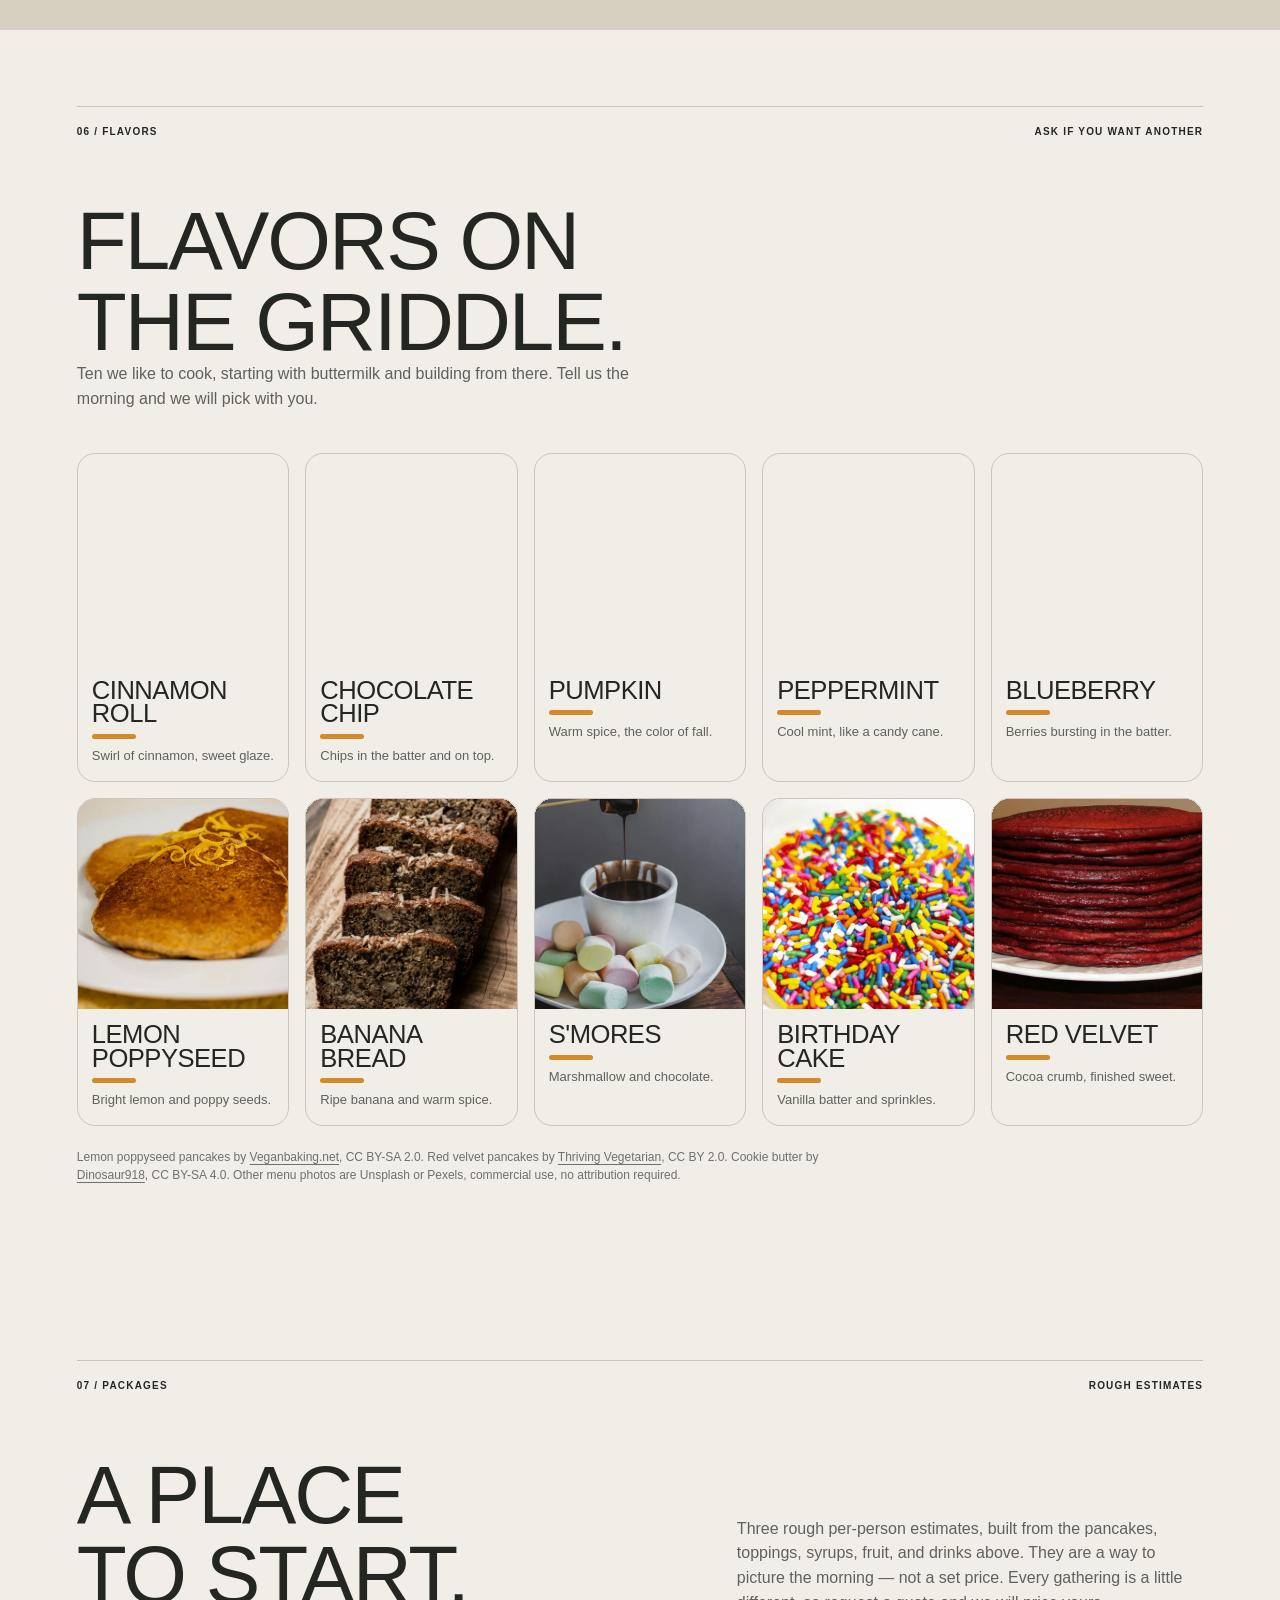
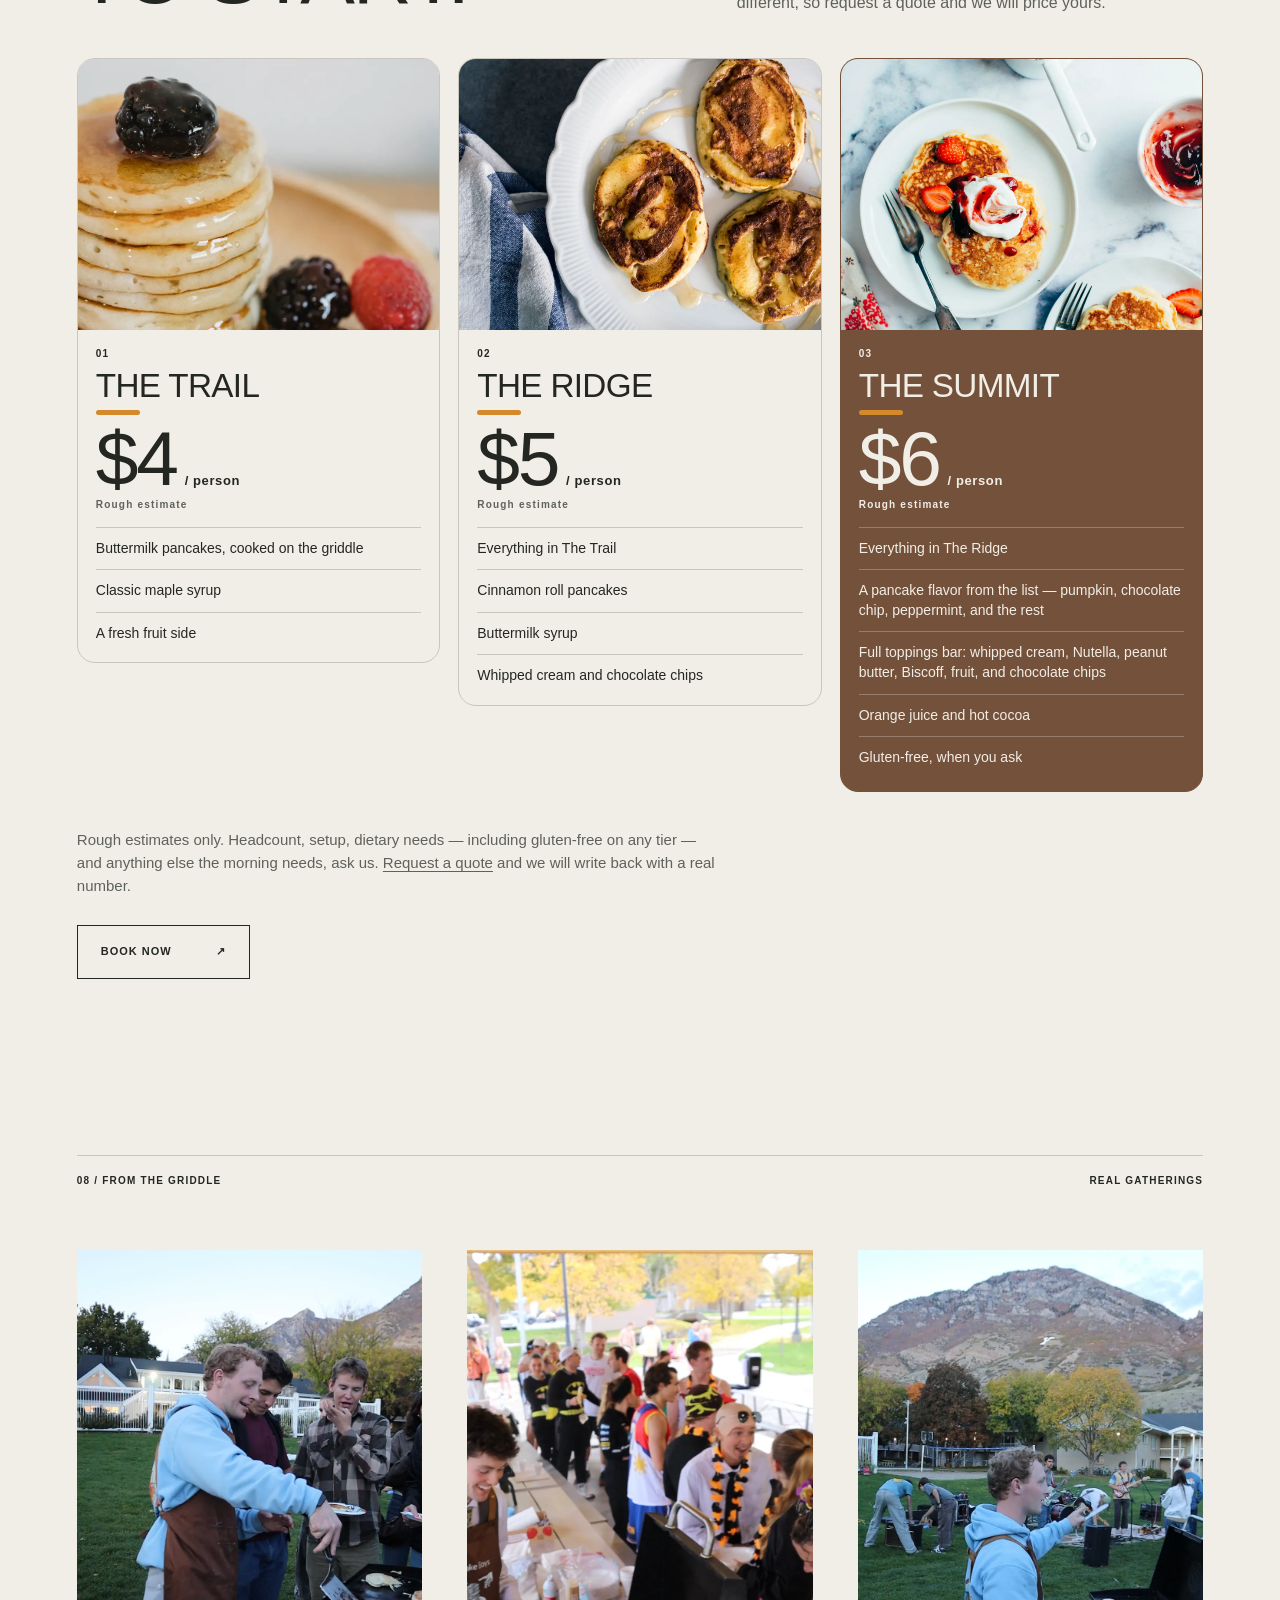
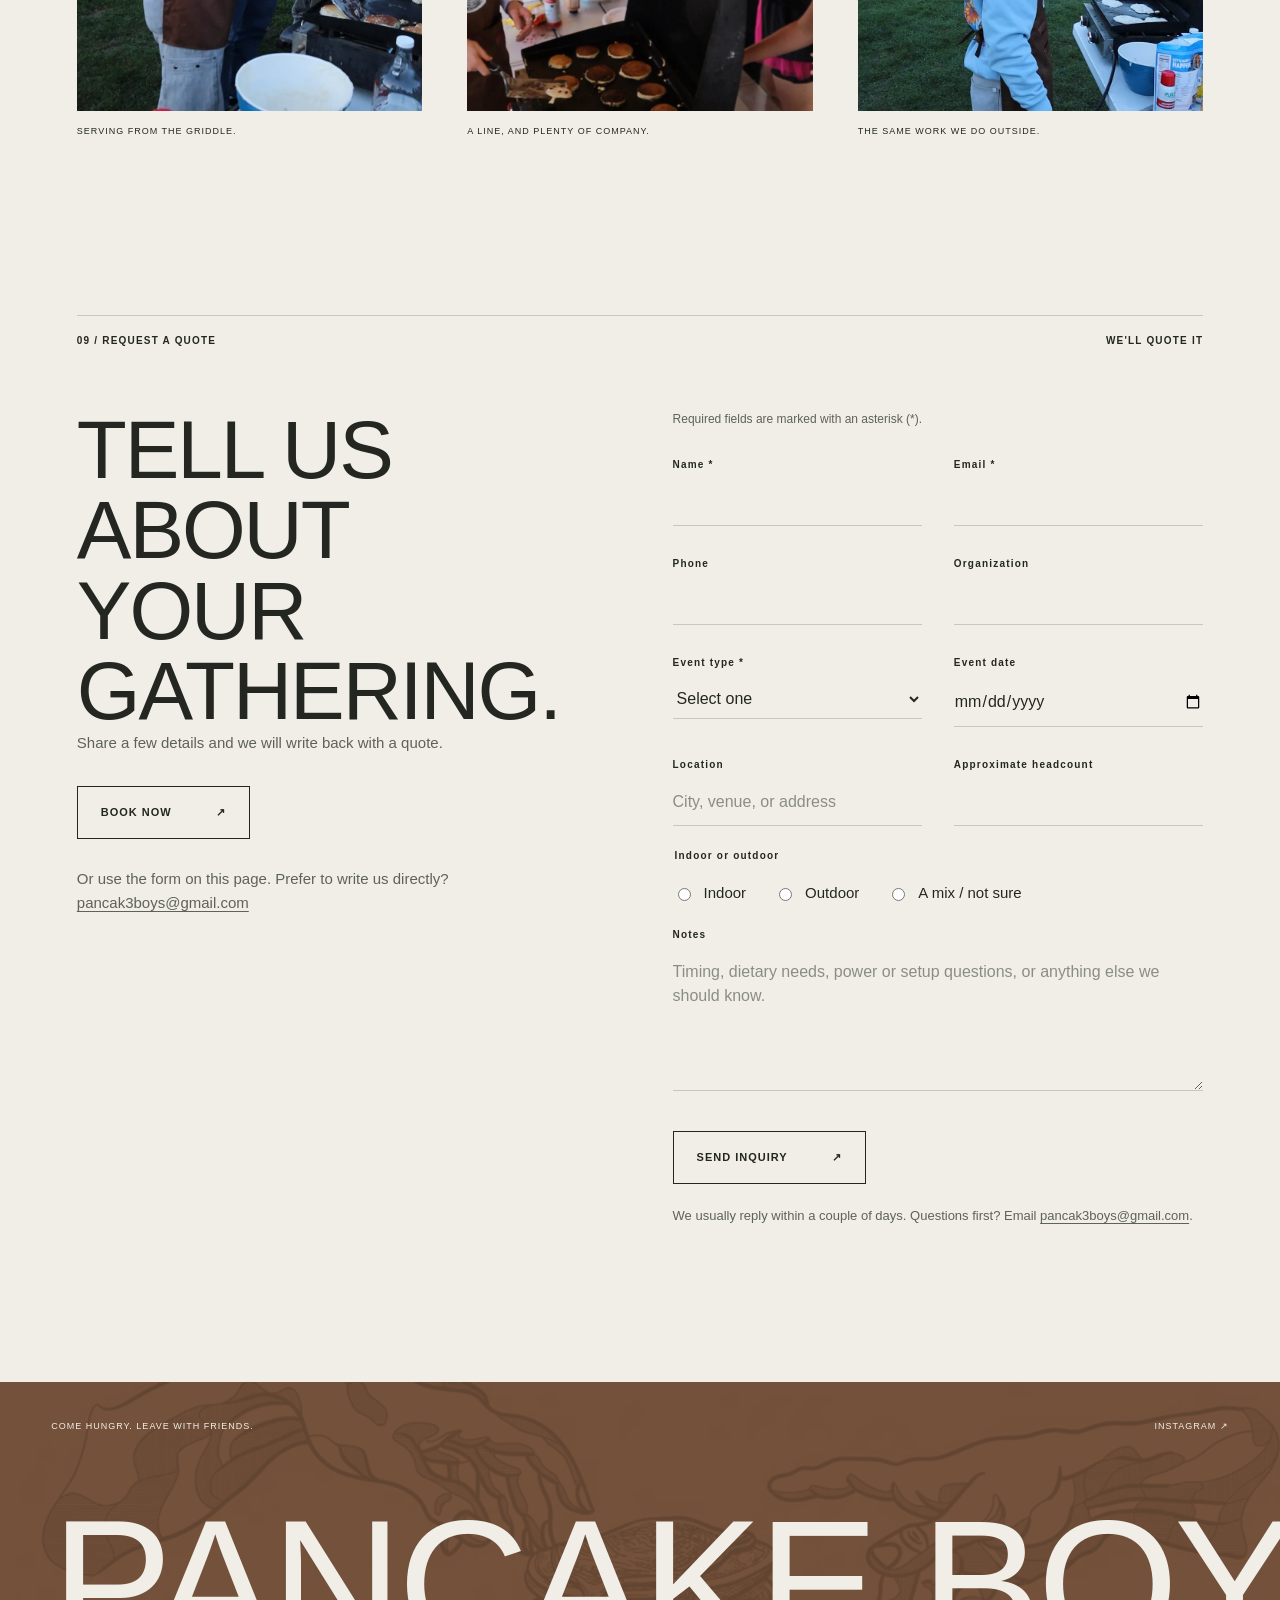
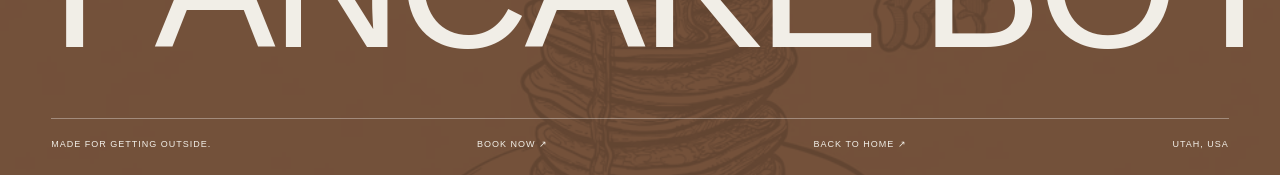
==== commit 01e2a268: "Remove coffee from catering and restyle the menu cards. Coffee is no longer offered. Hot cocoa and o" ====
--- a/catering/index.html
+++ b/catering/index.html
@@ -21,7 +21,7 @@
   <meta name="twitter:image" content="https://pancak3boys.com/website/assets/catering/og-catering.jpg">
   <link rel="icon" type="image/png" href="../website/assets/logo.png">
   <link rel="preload" as="image" href="../website/assets/catering/griddle-flip-poster.webp">
-  <link rel="stylesheet" href="../website/styles.css?v=catering-9">
+  <link rel="stylesheet" href="../website/styles.css?v=catering-10">
   <script src="../website/content.js" defer></script>
   <script src="../website/nav.js?v=1" defer></script>
   <script src="../website/catering.js?v=4" defer></script>
@@ -204,7 +204,7 @@
           <div class="menu-card-body">
             <p class="eyebrow">THE ONE PEOPLE ASK FOR</p>
             <h3>Cinnamon roll pancakes</h3>
-            <p>Cinnamon swirl on the griddle, finished with a sweet glaze.</p>
+            <p>Cinnamon swirl, finished with a sweet glaze.</p>
           </div>
         </article>
         <article class="menu-card reveal" style="--i:1">
@@ -215,7 +215,7 @@
           </div>
           <div class="menu-card-body">
             <h3>Buttermilk pancakes</h3>
-            <p>Made fresh on the griddle. Chocolate chips when you want them.</p>
+            <p>Fresh on the griddle, chips if you want.</p>
           </div>
         </article>
         <article class="menu-card reveal" style="--i:0">
@@ -226,7 +226,7 @@
           </div>
           <div class="menu-card-body">
             <h3>Toppings bar</h3>
-            <p>Whipped cream, Nutella, peanut butter, Biscoff cookie butter, fruit, and chocolate chips.</p>
+            <p>Cream, Nutella, Biscoff, fruit, and chips.</p>
           </div>
         </article>
         <article class="menu-card reveal" style="--i:1">
@@ -237,7 +237,7 @@
           </div>
           <div class="menu-card-body">
             <h3>Syrup</h3>
-            <p>Classic maple and buttermilk syrup. Tell us if the group wants one, or both.</p>
+            <p>Classic maple and buttermilk, one or both.</p>
           </div>
         </article>
         <article class="menu-card reveal" style="--i:1">
@@ -251,19 +251,8 @@
             <p>A fresh side to go with breakfast.</p>
           </div>
         </article>
-        <div class="menu-drinks" role="group" aria-label="Coffee, hot cocoa, and orange juice">
+        <div class="menu-drinks" role="group" aria-label="Hot cocoa and orange juice">
           <article class="menu-card reveal" style="--i:0">
-            <div class="parallax-clip" data-depth="0.5">
-              <div class="parallax-shift">
-                <img src="../website/assets/catering/drink-coffee.webp" width="1100" height="1650" alt="A cup of coffee with latte art on a wooden table" loading="lazy" decoding="async" style="object-position:center 68%">
-              </div>
-            </div>
-            <div class="menu-card-body">
-              <h3>Coffee</h3>
-              <p>Poured when people arrive.</p>
-            </div>
-          </article>
-          <article class="menu-card reveal" style="--i:1">
             <div class="parallax-clip" data-depth="0.5">
               <div class="parallax-shift">
                 <img src="../website/assets/catering/menu-drinks.webp" width="1000" height="1500" alt="Hot cocoa pouring into a ceramic mug" loading="lazy" decoding="async" style="object-position:center 42%">
@@ -271,7 +260,7 @@
             </div>
             <div class="menu-card-body">
               <h3>Hot cocoa</h3>
-              <p>Warm, and easy to hold.</p>
+              <p>Warm and easy to hold.</p>
             </div>
           </article>
           <article class="menu-card reveal" style="--i:2">
@@ -305,7 +294,7 @@
           </div>
           <div class="menu-card-body">
             <h3>Nutella</h3>
-            <p>Chocolate-hazelnut, warm on the stack.</p>
+            <p>Chocolate-hazelnut, warm on top.</p>
           </div>
         </article>
         <article class="menu-card menu-card-mini reveal" style="--i:2">
@@ -359,7 +348,7 @@
           </div>
           <div class="menu-card-body">
             <h3>Cinnamon roll</h3>
-            <p>A cinnamon swirl and a sweet glaze.</p>
+            <p>Swirl of cinnamon, sweet glaze.</p>
           </div>
         </article>
         <article class="flavor-card reveal" style="--i:1">
@@ -370,7 +359,7 @@
           </div>
           <div class="menu-card-body">
             <h3>Chocolate chip</h3>
-            <p>Chips in the batter, and more on top.</p>
+            <p>Chips in the batter and on top.</p>
           </div>
         </article>
         <article class="flavor-card reveal" style="--i:2">
@@ -403,7 +392,7 @@
           </div>
           <div class="menu-card-body">
             <h3>Blueberry</h3>
-            <p>Berries in the batter, bursting as they cook.</p>
+            <p>Berries bursting in the batter.</p>
           </div>
         </article>
         <article class="flavor-card reveal" style="--i:0">
@@ -414,7 +403,7 @@
           </div>
           <div class="menu-card-body">
             <h3>Lemon poppyseed</h3>
-            <p>Bright lemon and a scatter of poppy seeds.</p>
+            <p>Bright lemon and poppy seeds.</p>
           </div>
         </article>
         <article class="flavor-card reveal" style="--i:1">
@@ -425,7 +414,7 @@
           </div>
           <div class="menu-card-body">
             <h3>Banana bread</h3>
-            <p>Ripe banana and warm spice, in pancake form.</p>
+            <p>Ripe banana and warm spice.</p>
           </div>
         </article>
         <article class="flavor-card reveal" style="--i:2">
@@ -436,7 +425,7 @@
           </div>
           <div class="menu-card-body">
             <h3>S'mores</h3>
-            <p>Chocolate, marshmallow, and graham.</p>
+            <p>Marshmallow and chocolate.</p>
           </div>
         </article>
         <article class="flavor-card reveal" style="--i:3">
@@ -447,7 +436,7 @@
           </div>
           <div class="menu-card-body">
             <h3>Birthday cake</h3>
-            <p>Vanilla batter and a handful of sprinkles.</p>
+            <p>Vanilla batter and sprinkles.</p>
           </div>
         </article>
         <article class="flavor-card reveal" style="--i:4">
@@ -458,7 +447,7 @@
           </div>
           <div class="menu-card-body">
             <h3>Red velvet</h3>
-            <p>Cocoa, a deep red crumb, finished sweet.</p>
+            <p>Cocoa crumb, finished sweet.</p>
           </div>
         </article>
       </div>
@@ -473,40 +462,55 @@
       </div>
       <div class="package-grid">
         <article class="package-card reveal" style="--i:0">
-          <p class="package-index">01</p>
-          <h3>The Trail</h3>
-          <p class="package-price"><span class="package-amount">$4</span> <span class="package-unit">/ person</span></p>
-          <p class="package-estimate">Rough estimate</p>
-          <ul>
-            <li>Buttermilk pancakes, cooked on the griddle</li>
-            <li>Classic maple syrup</li>
-            <li>A fresh fruit side</li>
-          </ul>
+          <div class="package-photo">
+            <img src="../website/assets/catering/menu-buttermilk.webp" width="1000" height="1500" alt="A stack of buttermilk pancakes with berries and syrup on a wooden plate" loading="lazy" decoding="async" style="object-position:center 38%">
+          </div>
+          <div class="package-body">
+            <p class="package-index">01</p>
+            <h3>The Trail</h3>
+            <p class="package-price"><span class="package-amount">$4</span> <span class="package-unit">/ person</span></p>
+            <p class="package-estimate">Rough estimate</p>
+            <ul>
+              <li>Buttermilk pancakes, cooked on the griddle</li>
+              <li>Classic maple syrup</li>
+              <li>A fresh fruit side</li>
+            </ul>
+          </div>
         </article>
         <article class="package-card reveal" style="--i:1">
-          <p class="package-index">02</p>
-          <h3>The Ridge</h3>
-          <p class="package-price"><span class="package-amount">$5</span> <span class="package-unit">/ person</span></p>
-          <p class="package-estimate">Rough estimate</p>
-          <ul>
-            <li>Everything in The Trail</li>
-            <li>Cinnamon roll pancakes</li>
-            <li>Buttermilk syrup</li>
-            <li>Whipped cream and chocolate chips</li>
-          </ul>
+          <div class="package-photo">
+            <img src="../website/assets/catering/menu-cinnamon.webp" width="1400" height="934" alt="Three pancakes with a dark cinnamon swirl and a pale glaze" loading="lazy" decoding="async" style="object-position:68% 42%">
+          </div>
+          <div class="package-body">
+            <p class="package-index">02</p>
+            <h3>The Ridge</h3>
+            <p class="package-price"><span class="package-amount">$5</span> <span class="package-unit">/ person</span></p>
+            <p class="package-estimate">Rough estimate</p>
+            <ul>
+              <li>Everything in The Trail</li>
+              <li>Cinnamon roll pancakes</li>
+              <li>Buttermilk syrup</li>
+              <li>Whipped cream and chocolate chips</li>
+            </ul>
+          </div>
         </article>
         <article class="package-card package-card-summit reveal" style="--i:2">
-          <p class="package-index">03</p>
-          <h3>The Summit</h3>
-          <p class="package-price"><span class="package-amount">$6</span> <span class="package-unit">/ person</span></p>
-          <p class="package-estimate">Rough estimate</p>
-          <ul>
-            <li>Everything in The Ridge</li>
-            <li>A pancake flavor from the list — pumpkin, chocolate chip, peppermint, and the rest</li>
-            <li>Full toppings bar: whipped cream, Nutella, peanut butter, Biscoff, fruit, and chocolate chips</li>
-            <li>Coffee, orange juice, and hot cocoa</li>
-            <li>Gluten-free, when you ask</li>
-          </ul>
+          <div class="package-photo">
+            <img src="../website/assets/catering/menu-toppings.webp" width="1400" height="1750" alt="Pancakes with whipped cream, strawberries, and berry sauce" loading="lazy" decoding="async" style="object-position:42% 62%">
+          </div>
+          <div class="package-body">
+            <p class="package-index">03</p>
+            <h3>The Summit</h3>
+            <p class="package-price"><span class="package-amount">$6</span> <span class="package-unit">/ person</span></p>
+            <p class="package-estimate">Rough estimate</p>
+            <ul>
+              <li>Everything in The Ridge</li>
+              <li>A pancake flavor from the list — pumpkin, chocolate chip, peppermint, and the rest</li>
+              <li>Full toppings bar: whipped cream, Nutella, peanut butter, Biscoff, fruit, and chocolate chips</li>
+              <li>Orange juice and hot cocoa</li>
+              <li>Gluten-free, when you ask</li>
+            </ul>
+          </div>
         </article>
       </div>
       <p class="package-note reveal">Rough estimates only. Headcount, setup, dietary needs — including gluten-free on any tier — and anything else the morning needs, ask us. <a href="book/">Request a quote</a> and we will write back with a real number.</p>
--- a/website/styles.css
+++ b/website/styles.css
@@ -1,4 +1,4 @@
-:root{--paper:#f1eee7;--ink:#242721;--brown:#74513a;--line:#c9c6be;--display:Impact,'Arial Narrow',sans-serif}*{box-sizing:border-box}html{scroll-behavior:smooth;scroll-padding-top:78px}body{margin:0;background:var(--paper);color:var(--ink);font-family:Arial,Helvetica,sans-serif;font-size:16px;line-height:1.55}body.dialog-open{overflow:hidden}[hidden]{display:none!important}a{color:inherit;text-decoration:none}button{font:inherit;color:inherit;border:0;cursor:pointer}button:focus-visible,a:focus-visible{outline:2px solid currentColor;outline-offset:7px}img{display:block;width:100%;object-fit:cover}figure,p{margin:0}h1,h2,h3{margin:0;font-weight:400}h1,h2{font-family:var(--display);font-stretch:condensed;line-height:.98;letter-spacing:-.025em}h2{font-size:clamp(48px,6.4vw,104px)}h3{font-size:30px;line-height:1.2;letter-spacing:-1px}p+p{margin-top:20px}.header{position:absolute;z-index:10;top:0;left:0;width:100%;display:flex;justify-content:space-between;align-items:center;padding:28px 4%;color:var(--paper)}.brand{position:relative;font-family:var(--display);font-size:25px;line-height:.86;letter-spacing:-.7px}.brand-dot{font-family:Arial;font-size:10px;position:absolute;right:-14px;top:0}.menu-toggle{display:flex;gap:17px;align-items:center;padding:14px 0;background:none;font-size:11px;font-weight:700;letter-spacing:1px}.menu-lines{width:28px;height:9px;border-top:1.5px solid currentColor;border-bottom:1.5px solid currentColor}.hero{height:100svh;min-height:650px;max-height:1100px;position:relative;isolation:isolate;color:var(--paper);overflow:hidden}.hero-image,.hero-shade{position:absolute;inset:0;width:100%;height:100%;z-index:-2}.hero-image{object-position:center 43%}.hero-shade{background:rgba(15,24,19,.27);z-index:-1}.hero-top{position:absolute;left:4%;right:4%;top:145px;display:flex;justify-content:space-between;font-size:10px;line-height:1.7;letter-spacing:1.5px}.hero-top span:last-child{text-align:right}.hero-bottom{position:absolute;left:4%;right:4%;bottom:95px}.hero-intro{font-size:15px;margin-bottom:20px}.hero h1{font-size:clamp(70px,14.3vw,240px);white-space:nowrap;line-height:.88;letter-spacing:-.025em;margin-left:-.005em}.hero-baseline{display:flex;justify-content:space-between;align-items:center;margin-top:34px}.hero-baseline p{font-size:15px}.link-button{display:inline-flex;align-items:center;justify-content:space-between;gap:44px;padding:17px 23px;font-size:11px;letter-spacing:1px;font-weight:700;transition:background .2s,color .2s}.link-button.light{border:1px solid rgba(241,238,231,.8)}.link-button.light:hover{background:var(--paper);color:var(--ink)}.scroll-note{position:absolute;bottom:26px;left:4%;right:4%;border-top:1px solid #ffffff50;padding-top:15px;font-size:9px;letter-spacing:1.5px;display:flex;justify-content:space-between}.section{padding:76px 6% 100px}.section-label{display:flex;justify-content:space-between;gap:16px;border-top:1px solid var(--line);padding-top:17px;margin-bottom:62px;font-size:10px;letter-spacing:1.2px;font-weight:700}.next-layout{display:grid;grid-template-columns:1.15fr 1fr;gap:10%}.next-info{padding-top:8px;max-width:425px}.eyebrow{display:block;font-size:10px;letter-spacing:1.3px;font-weight:700;margin-bottom:21px}.next-info h3{margin-bottom:22px}.next-info p{color:#5e625a}.text-link{display:inline-flex;align-items:center;gap:28px;border-bottom:1px solid currentColor;padding:0 0 10px;margin-top:30px;background:transparent;font-size:10px;font-weight:700;letter-spacing:1px;text-align:left}.text-link:hover{color:var(--brown)}.bring{border-top:1px solid var(--line);margin-top:38px;padding-top:25px}.bring .eyebrow{margin-bottom:12px}.bring p{font-size:14px}.story{background:var(--ink);color:var(--paper)}.story .section-label{border-color:#ffffff35}.story-layout{display:grid;grid-template-columns:1fr 1fr;gap:10%;align-items:center}.story h2{font-size:clamp(48px,5.7vw,91px);margin-bottom:36px}.story-copy p{font-size:15px;max-width:360px;color:#cbcfc3}.story-photo{align-self:stretch;position:relative;padding-top:6px}.story-photo img{height:100%;max-height:700px;min-height:490px;object-position:45% center}.story-photo figcaption{font-size:9px;letter-spacing:1px;margin-top:14px}.cream:hover{color:#c7a17c}.field h2{font-size:clamp(44px,5.6vw,88px);margin-bottom:60px}.photo-grid{display:grid;grid-template-columns:1.45fr 1fr;gap:48px 6%;align-items:start}.photo-button{display:block;width:100%;padding:0;background:none;overflow:hidden}.photo-button img{transition:transform .5s}.photo-button:hover img{transform:scale(1.025)}.photo-wide img{aspect-ratio:1.52}.photo-tall{padding-top:100px}.photo-tall img{aspect-ratio:.88;object-position:center}.photo-grid figcaption{display:flex;justify-content:space-between;gap:8px;margin-top:14px;font-size:9px;letter-spacing:.8px}.photo-detail{width:70%;margin-top:-95px}.photo-detail img{aspect-ratio:1.2}.field-note{padding:35px 0 0;align-self:center}.field-note p{font-size:25px;line-height:1.45;letter-spacing:-.8px}.handwritten{display:block;font-family:Georgia,serif;font-style:italic;font-size:23px;margin-top:24px;color:var(--brown)}.merch{display:grid;grid-template-columns:1fr 1fr;background:#d7d0c1;min-height:670px}.merch-image img{height:100%;max-height:790px;object-position:center 35%}.merch-copy{padding:70px 12%;align-self:center}.merch h2{font-size:clamp(45px,5.3vw,83px);margin-bottom:28px}.merch-copy p{max-width:290px;font-size:15px}.coming-soon{display:inline-block;border-top:1px solid #aaa396;border-bottom:1px solid #aaa396;margin-top:32px;padding:14px 0;font-size:10px;letter-spacing:1px;font-weight:700}.merch-copy p.small-note{font-size:12px;margin-top:15px;color:#636254}.support{padding-bottom:120px}.support-layout{display:grid;grid-template-columns:1.15fr 1fr;gap:10%;align-items:center}.support-layout>div{max-width:390px}.support-layout p{color:#5e625a}.footer{background:var(--brown);color:var(--paper);padding:38px 4% 23px;overflow:hidden}.footer-top,.footer-bottom{display:flex;justify-content:space-between;gap:15px;font-size:9px;letter-spacing:1px}.footer-wordmark{display:block;font-family:var(--display);font-size:14.2vw;line-height:1.05;letter-spacing:-.025em;white-space:nowrap;margin:55px 0 38px}.footer-bottom{border-top:1px solid #ffffff40;padding-top:20px}dialog{border:0;padding:0;color:var(--ink)}dialog::backdrop{background:#171d18ba}.menu-dialog{background:var(--paper);width:100%;height:100%;max-width:none;max-height:none;margin:0;padding:28px 6% 30px;overflow-y:auto}.menu-head{display:flex;justify-content:space-between;align-items:center}.close-button{display:flex;align-items:center;gap:19px;background:transparent;font-size:10px;letter-spacing:1px;font-weight:700;padding:12px 0}.close-button span{font-size:29px;line-height:1}.menu-dialog nav{margin:65px auto 45px;max-width:1200px}.menu-dialog nav a{display:flex;align-items:center;gap:24px;font-family:var(--display);font-size:clamp(36px,7vw,105px);line-height:1.17;border-bottom:1px solid var(--line);transition:color .2s}.menu-dialog nav a:hover{color:var(--brown)}.menu-dialog nav a span{font:10px Arial;align-self:center;letter-spacing:1px}.menu-dialog nav a i{font-family:Arial;font-style:normal;font-size:.55em;margin-left:auto}.menu-foot{display:flex;justify-content:space-between;gap:20px;font-size:10px;letter-spacing:1px}.content-dialog{width:calc(100% - 40px);max-width:760px;max-height:90svh;padding:35px 55px 55px;background:var(--paper)}.content-dialog>.close-button{margin-left:auto;margin-bottom:25px}.content-dialog h2{font-size:70px;margin-bottom:30px}.content-dialog p{font-size:16px}.content-dialog .eyebrow{font-size:10px}.photo-dialog{background:var(--ink);color:var(--paper);max-width:1100px;width:calc(100% - 40px);max-height:95svh;padding:20px}.photo-dialog>.close-button{margin-left:auto;margin-bottom:15px}.photo-dialog img{height:auto;max-height:70svh;object-fit:contain}.photo-dialog p{margin-top:16px;font-size:13px}#event-details{margin:25px 0}#event-details>div{display:flex;justify-content:space-between;gap:15px;padding:12px 0;border-top:1px solid var(--line)}#event-details dt{font-size:10px;font-weight:700;letter-spacing:1px}#event-details dd{margin:0;font-size:14px;text-align:right}
+:root{--paper:#f1eee7;--ink:#242721;--brown:#74513a;--line:#c9c6be;--maple:#d4892a;--display:Impact,'Arial Narrow',sans-serif}*{box-sizing:border-box}html{scroll-behavior:smooth;scroll-padding-top:78px}body{margin:0;background:var(--paper);color:var(--ink);font-family:Arial,Helvetica,sans-serif;font-size:16px;line-height:1.55}body.dialog-open{overflow:hidden}[hidden]{display:none!important}a{color:inherit;text-decoration:none}button{font:inherit;color:inherit;border:0;cursor:pointer}button:focus-visible,a:focus-visible{outline:2px solid currentColor;outline-offset:7px}img{display:block;width:100%;object-fit:cover}figure,p{margin:0}h1,h2,h3{margin:0;font-weight:400}h1,h2{font-family:var(--display);font-stretch:condensed;line-height:.98;letter-spacing:-.025em}h2{font-size:clamp(48px,6.4vw,104px)}h3{font-size:30px;line-height:1.2;letter-spacing:-1px}p+p{margin-top:20px}.header{position:absolute;z-index:10;top:0;left:0;width:100%;display:flex;justify-content:space-between;align-items:center;padding:28px 4%;color:var(--paper)}.brand{position:relative;font-family:var(--display);font-size:25px;line-height:.86;letter-spacing:-.7px}.brand-dot{font-family:Arial;font-size:10px;position:absolute;right:-14px;top:0}.menu-toggle{display:flex;gap:17px;align-items:center;padding:14px 0;background:none;font-size:11px;font-weight:700;letter-spacing:1px}.menu-lines{width:28px;height:9px;border-top:1.5px solid currentColor;border-bottom:1.5px solid currentColor}.hero{height:100svh;min-height:650px;max-height:1100px;position:relative;isolation:isolate;color:var(--paper);overflow:hidden}.hero-image,.hero-shade{position:absolute;inset:0;width:100%;height:100%;z-index:-2}.hero-image{object-position:center 43%}.hero-shade{background:rgba(15,24,19,.27);z-index:-1}.hero-top{position:absolute;left:4%;right:4%;top:145px;display:flex;justify-content:space-between;font-size:10px;line-height:1.7;letter-spacing:1.5px}.hero-top span:last-child{text-align:right}.hero-bottom{position:absolute;left:4%;right:4%;bottom:95px}.hero-intro{font-size:15px;margin-bottom:20px}.hero h1{font-size:clamp(70px,14.3vw,240px);white-space:nowrap;line-height:.88;letter-spacing:-.025em;margin-left:-.005em}.hero-baseline{display:flex;justify-content:space-between;align-items:center;margin-top:34px}.hero-baseline p{font-size:15px}.link-button{display:inline-flex;align-items:center;justify-content:space-between;gap:44px;padding:17px 23px;font-size:11px;letter-spacing:1px;font-weight:700;transition:background .2s,color .2s}.link-button.light{border:1px solid rgba(241,238,231,.8)}.link-button.light:hover{background:var(--paper);color:var(--ink)}.scroll-note{position:absolute;bottom:26px;left:4%;right:4%;border-top:1px solid #ffffff50;padding-top:15px;font-size:9px;letter-spacing:1.5px;display:flex;justify-content:space-between}.section{padding:76px 6% 100px}.section-label{display:flex;justify-content:space-between;gap:16px;border-top:1px solid var(--line);padding-top:17px;margin-bottom:62px;font-size:10px;letter-spacing:1.2px;font-weight:700}.next-layout{display:grid;grid-template-columns:1.15fr 1fr;gap:10%}.next-info{padding-top:8px;max-width:425px}.eyebrow{display:block;font-size:10px;letter-spacing:1.3px;font-weight:700;margin-bottom:21px}.next-info h3{margin-bottom:22px}.next-info p{color:#5e625a}.text-link{display:inline-flex;align-items:center;gap:28px;border-bottom:1px solid currentColor;padding:0 0 10px;margin-top:30px;background:transparent;font-size:10px;font-weight:700;letter-spacing:1px;text-align:left}.text-link:hover{color:var(--brown)}.bring{border-top:1px solid var(--line);margin-top:38px;padding-top:25px}.bring .eyebrow{margin-bottom:12px}.bring p{font-size:14px}.story{background:var(--ink);color:var(--paper)}.story .section-label{border-color:#ffffff35}.story-layout{display:grid;grid-template-columns:1fr 1fr;gap:10%;align-items:center}.story h2{font-size:clamp(48px,5.7vw,91px);margin-bottom:36px}.story-copy p{font-size:15px;max-width:360px;color:#cbcfc3}.story-photo{align-self:stretch;position:relative;padding-top:6px}.story-photo img{height:100%;max-height:700px;min-height:490px;object-position:45% center}.story-photo figcaption{font-size:9px;letter-spacing:1px;margin-top:14px}.cream:hover{color:#c7a17c}.field h2{font-size:clamp(44px,5.6vw,88px);margin-bottom:60px}.photo-grid{display:grid;grid-template-columns:1.45fr 1fr;gap:48px 6%;align-items:start}.photo-button{display:block;width:100%;padding:0;background:none;overflow:hidden}.photo-button img{transition:transform .5s}.photo-button:hover img{transform:scale(1.025)}.photo-wide img{aspect-ratio:1.52}.photo-tall{padding-top:100px}.photo-tall img{aspect-ratio:.88;object-position:center}.photo-grid figcaption{display:flex;justify-content:space-between;gap:8px;margin-top:14px;font-size:9px;letter-spacing:.8px}.photo-detail{width:70%;margin-top:-95px}.photo-detail img{aspect-ratio:1.2}.field-note{padding:35px 0 0;align-self:center}.field-note p{font-size:25px;line-height:1.45;letter-spacing:-.8px}.handwritten{display:block;font-family:Georgia,serif;font-style:italic;font-size:23px;margin-top:24px;color:var(--brown)}.merch{display:grid;grid-template-columns:1fr 1fr;background:#d7d0c1;min-height:670px}.merch-image img{height:100%;max-height:790px;object-position:center 35%}.merch-copy{padding:70px 12%;align-self:center}.merch h2{font-size:clamp(45px,5.3vw,83px);margin-bottom:28px}.merch-copy p{max-width:290px;font-size:15px}.coming-soon{display:inline-block;border-top:1px solid #aaa396;border-bottom:1px solid #aaa396;margin-top:32px;padding:14px 0;font-size:10px;letter-spacing:1px;font-weight:700}.merch-copy p.small-note{font-size:12px;margin-top:15px;color:#636254}.support{padding-bottom:120px}.support-layout{display:grid;grid-template-columns:1.15fr 1fr;gap:10%;align-items:center}.support-layout>div{max-width:390px}.support-layout p{color:#5e625a}.footer{background:var(--brown);color:var(--paper);padding:38px 4% 23px;overflow:hidden}.footer-top,.footer-bottom{display:flex;justify-content:space-between;gap:15px;font-size:9px;letter-spacing:1px}.footer-wordmark{display:block;font-family:var(--display);font-size:14.2vw;line-height:1.05;letter-spacing:-.025em;white-space:nowrap;margin:55px 0 38px}.footer-bottom{border-top:1px solid #ffffff40;padding-top:20px}dialog{border:0;padding:0;color:var(--ink)}dialog::backdrop{background:#171d18ba}.menu-dialog{background:var(--paper);width:100%;height:100%;max-width:none;max-height:none;margin:0;padding:28px 6% 30px;overflow-y:auto}.menu-head{display:flex;justify-content:space-between;align-items:center}.close-button{display:flex;align-items:center;gap:19px;background:transparent;font-size:10px;letter-spacing:1px;font-weight:700;padding:12px 0}.close-button span{font-size:29px;line-height:1}.menu-dialog nav{margin:65px auto 45px;max-width:1200px}.menu-dialog nav a{display:flex;align-items:center;gap:24px;font-family:var(--display);font-size:clamp(36px,7vw,105px);line-height:1.17;border-bottom:1px solid var(--line);transition:color .2s}.menu-dialog nav a:hover{color:var(--brown)}.menu-dialog nav a span{font:10px Arial;align-self:center;letter-spacing:1px}.menu-dialog nav a i{font-family:Arial;font-style:normal;font-size:.55em;margin-left:auto}.menu-foot{display:flex;justify-content:space-between;gap:20px;font-size:10px;letter-spacing:1px}.content-dialog{width:calc(100% - 40px);max-width:760px;max-height:90svh;padding:35px 55px 55px;background:var(--paper)}.content-dialog>.close-button{margin-left:auto;margin-bottom:25px}.content-dialog h2{font-size:70px;margin-bottom:30px}.content-dialog p{font-size:16px}.content-dialog .eyebrow{font-size:10px}.photo-dialog{background:var(--ink);color:var(--paper);max-width:1100px;width:calc(100% - 40px);max-height:95svh;padding:20px}.photo-dialog>.close-button{margin-left:auto;margin-bottom:15px}.photo-dialog img{height:auto;max-height:70svh;object-fit:contain}.photo-dialog p{margin-top:16px;font-size:13px}#event-details{margin:25px 0}#event-details>div{display:flex;justify-content:space-between;gap:15px;padding:12px 0;border-top:1px solid var(--line)}#event-details dt{font-size:10px;font-weight:700;letter-spacing:1px}#event-details dd{margin:0;font-size:14px;text-align:right}
 @media(min-width:1800px){.section{padding-left:calc((100% - 1584px)/2);padding-right:calc((100% - 1584px)/2)}}
 @media(max-width:760px){.header{padding:22px 6%}.hero{min-height:620px;max-height:950px}.hero-top{top:125px;left:6%;right:6%;font-size:8px}.hero-bottom{left:6%;right:6%;bottom:100px}.hero h1{font-size:13.7vw}.hero-intro{font-size:13px;margin-bottom:18px}.hero-baseline{display:block;margin-top:25px}.hero-baseline p{font-size:13px}.hero-baseline .link-button{margin-top:23px;padding:14px 18px;font-size:9px;gap:30px}.scroll-note{left:6%;right:6%}.section{padding:50px 7% 70px}.section-label{margin-bottom:42px;font-size:8px;letter-spacing:.7px}.section-label span:last-child{text-align:right;max-width:150px}.next-layout,.story-layout,.support-layout{grid-template-columns:1fr;gap:35px}.next-info{max-width:none}.next-info h3{font-size:27px}.story h2{font-size:14vw;margin-bottom:25px}.story-copy p{max-width:none}.story-photo img{min-height:0;max-height:none;aspect-ratio:.87}.story-photo{margin-top:10px}.field h2{font-size:11.3vw;margin-bottom:35px}.photo-grid{gap:35px 6%;grid-template-columns:1.15fr 1fr}.photo-wide{grid-column:1/-1}.photo-tall{padding-top:0;grid-column:2;grid-row:2}.photo-detail{margin-top:0;width:100%;grid-column:1;grid-row:2}.photo-tall img{aspect-ratio:.7}.photo-grid figcaption{font-size:7px;letter-spacing:.4px}.field-note{grid-column:1/-1;padding:8px 0}.field-note p{font-size:23px}.merch{grid-template-columns:1fr;min-height:0}.merch-image img{max-height:580px;aspect-ratio:1.05;object-position:center 28%}.merch-copy{padding:45px 7% 55px}.merch h2{font-size:14vw}.merch-copy p{max-width:330px}.support-layout{gap:32px}.footer{padding:28px 6% 23px}.footer-top{font-size:7px}.footer-wordmark{font-size:13.7vw;margin:35px 0 28px}.footer-bottom{font-size:7px;flex-wrap:wrap}.footer-bottom span:last-child{display:none}.menu-dialog{padding:22px 6%}.menu-dialog nav{margin:70px 0 40px}.menu-dialog nav a{font-size:10.7vw;padding:13px 0;gap:12px}.menu-foot{font-size:8px;flex-wrap:wrap}.content-dialog{padding:20px 25px 35px}.content-dialog h2{font-size:50px}.content-dialog p{font-size:14px}.photo-dialog{padding:15px}.photo-dialog img{max-height:65svh}}
 @media(prefers-reduced-motion:reduce){html{scroll-behavior:auto}*{transition:none!important}}
@@ -199,7 +199,7 @@
 .catering-video-frame[data-video-focus="gather"] .catering-inline-video{object-position:center 58%}
 .catering-offers{margin-top:36px;border-top:1px solid var(--line)}
 .catering-offers article{padding:22px 0;border-bottom:1px solid var(--line)}
-.catering-offers h3,.catering-menu h3,.catering-steps h3{font-size:20px;letter-spacing:-.4px;margin:0 0 8px}
+.catering-offers h3,.catering-steps h3{font-size:20px;letter-spacing:-.4px;margin:0 0 8px}
 .catering-offer-tiles{display:grid;grid-template-columns:1fr 1fr;gap:0 6%}
 .catering-offer-tiles article{padding:16px 0}
 .catering-offer-tiles h3{margin:0;font-size:18px;line-height:1.25}
@@ -214,48 +214,54 @@
 .catering-menu-section{background:#d7d0c1}
 .catering-menu-section .section-label{border-color:#aaa396}
 .catering-menu-intro{margin-bottom:8px}
-.catering-menu{margin-top:42px;display:grid;grid-template-columns:repeat(12,minmax(0,1fr));gap:16px;border:0}
-.catering-menu article{padding:0;border:0;background:var(--paper);min-width:0;display:flex;flex-direction:column;height:100%}
-.catering-menu h3{font-size:20px;letter-spacing:-.4px;margin:0 0 8px}
-.catering-menu p{font-size:14px;color:#5e625a;max-width:none}
+.catering-menu{margin-top:42px;display:grid;grid-template-columns:repeat(12,minmax(0,1fr));gap:18px;border:0}
+.catering-menu article{padding:0;border:0;background:var(--paper);min-width:0;display:flex;flex-direction:column;height:100%;border-radius:18px;overflow:hidden}
+.catering-menu h3,.flavor-card h3,.package-card h3{font-family:var(--display);font-stretch:condensed;letter-spacing:-.02em;line-height:.92;text-transform:uppercase;text-wrap:balance;color:inherit}
+.catering-menu h3::after,.flavor-card h3::after,.package-card h3::after{content:"";display:block;width:44px;height:5px;margin-top:8px;border-radius:99px;background:var(--maple)}
+.catering-menu h3{font-size:clamp(26px,2.1vw,36px);margin:0 0 8px;color:var(--ink)}
+.catering-menu p{font-size:14px;line-height:1.35;color:#5e625a;max-width:none}
 .menu-card{grid-column:span 4}
 .catering-menu .menu-card-feature{grid-column:span 8;display:grid;grid-template-columns:1.2fr .9fr}
 .menu-card-feature .eyebrow{margin-bottom:14px;font-size:10px;letter-spacing:1.3px;font-weight:700;color:var(--brown)}
 .catering-packages .catering-lead{margin:0}
-.menu-card-feature h3{font-family:var(--display);font-stretch:condensed;font-size:clamp(36px,3.6vw,62px);line-height:.95;letter-spacing:-.025em;margin:0 0 14px;color:var(--ink)}
+.menu-card-feature h3{font-size:clamp(40px,3.4vw,58px);margin:0 0 12px}
 .catering-menu .menu-card-note{grid-column:span 12;display:grid;grid-template-columns:minmax(220px,32%) 1fr;align-items:stretch}
-.menu-card-body{padding:18px 18px 20px;display:flex;flex-direction:column;justify-content:center}
-.menu-card .parallax-clip{flex:1 1 auto;min-height:210px;aspect-ratio:4/3}
+.menu-card-body{padding:16px 18px 18px;display:flex;flex-direction:column;justify-content:center}
+.menu-card .parallax-clip{flex:1 1 auto;min-height:220px;aspect-ratio:1}
 .menu-card-feature .parallax-clip,.menu-card-note .parallax-clip{aspect-ratio:auto;height:100%;min-height:280px}
-.catering-menu .menu-drinks{grid-column:1 / -1;display:grid;grid-template-columns:repeat(3,minmax(0,1fr));gap:16px;min-width:0}
-.menu-drinks .menu-card{grid-column:auto;min-width:0}
-.menu-drinks .parallax-clip{min-height:0;flex:none}
+.catering-menu .menu-drinks{grid-column:1 / -1;display:flex;justify-content:center;gap:18px;min-width:0}
+.menu-drinks .menu-card{flex:0 1 calc((100% - 36px) / 3);width:calc((100% - 36px) / 3);grid-column:auto;min-width:0}
+.menu-drinks .parallax-clip{min-height:0;flex:none;aspect-ratio:1}
 .catering-menu .menu-card-mini{grid-column:span 3}
 .catering-menu .topping-row-start{grid-column:1 / span 3}
-.menu-card-mini h3{font-size:18px}
+.menu-card-mini h3{font-size:clamp(22px,1.7vw,30px)}
 .menu-card-mini .parallax-clip{aspect-ratio:1;min-height:0;flex:none}
 .catering-flavors .packages-head{margin-bottom:28px}
-.flavor-grid{display:grid;grid-template-columns:repeat(5,minmax(0,1fr));gap:16px}
-.flavor-card{background:var(--paper);min-width:0;display:flex;flex-direction:column;height:100%}
+.flavor-grid{display:flex;flex-wrap:wrap;justify-content:center;gap:16px}
+.flavor-card{background:var(--paper);border:1px solid var(--line);border-radius:18px;overflow:hidden;min-width:0;display:flex;flex-direction:column;flex:0 1 calc((100% - 64px) / 5);width:calc((100% - 64px) / 5)}
 .flavor-card .parallax-clip{aspect-ratio:1;min-height:0}
-.flavor-card h3{font-family:var(--display);font-stretch:condensed;font-size:clamp(26px,2.2vw,36px);letter-spacing:-.02em;line-height:.95;margin:0 0 8px}
-.flavor-card p{font-size:13px;color:#5e625a;margin:0}
+.flavor-card h3{font-size:clamp(24px,2vw,34px);margin:0 0 8px}
+.flavor-card p{font-size:13px;line-height:1.35;color:#5e625a;margin:0}
 .flavor-card .menu-card-body{padding:14px 14px 16px}
 .photo-credit{margin:22px 0 0;max-width:760px;font-size:12px;line-height:1.5;color:#6d716a}
 .photo-credit a{text-decoration:underline;text-underline-offset:3px}
 .catering-packages .packages-head{display:grid;grid-template-columns:1.1fr .9fr;gap:8%;align-items:end;margin-bottom:42px}
 .catering-packages h2{margin:0}
-.package-grid{display:grid;grid-template-columns:repeat(3,minmax(0,1fr));gap:22px 4%;align-items:stretch}
-.package-card{display:flex;flex-direction:column;min-width:0;border-top:1px solid var(--line);padding:22px 0 8px;background:transparent}
-.package-index{font-size:10px;font-weight:700;letter-spacing:1.2px;margin:0 0 14px}
-.package-card h3{font-family:var(--display);font-stretch:condensed;font-size:clamp(32px,3vw,48px);letter-spacing:-.02em;line-height:.95;margin:0 0 8px}
-.package-price{display:flex;align-items:baseline;gap:8px;margin:8px 0 0}
+.package-grid{display:grid;grid-template-columns:repeat(3,minmax(0,1fr));gap:18px;align-items:start}
+.package-card{display:flex;flex-direction:column;min-width:0;padding:0;background:var(--paper);border:1px solid var(--line);border-radius:18px;overflow:hidden}
+.package-photo{aspect-ratio:4/3;overflow:hidden;flex:none}
+.package-photo img{width:100%;height:100%;object-fit:cover}
+.package-body{display:flex;flex-direction:column;flex:1;padding:16px 18px 8px}
+.package-index{font-size:10px;font-weight:700;letter-spacing:1.2px;margin:0 0 10px}
+.package-card h3{font-size:clamp(32px,2.6vw,46px);margin:0 0 4px}
+.package-price{display:flex;align-items:baseline;gap:8px;margin:6px 0 0}
 .package-amount{font-family:var(--display);font-stretch:condensed;font-size:clamp(64px,6vw,92px);line-height:.86;letter-spacing:-.03em}
 .package-unit{font-size:13px;font-weight:700;letter-spacing:.6px}
-.package-estimate{font-size:10px;font-weight:700;letter-spacing:1.2px;margin:6px 0 16px;color:#5e625a}
+.package-estimate{font-size:10px;font-weight:700;letter-spacing:1.2px;margin:6px 0 14px;color:#5e625a}
 .package-card ul{list-style:none;margin:0;padding:0}
 .package-card li{padding:11px 0;border-top:1px solid var(--line);font-size:14px;line-height:1.4}
-.package-card-summit{background:var(--brown);color:var(--paper);padding:26px 22px 18px;border-top:0}
+.package-card-summit{background:var(--brown);color:var(--paper);border-color:var(--brown)}
+.package-card-summit .package-body{padding-bottom:12px}
 .package-card-summit .package-estimate{color:#f1eee7}
 .package-card-summit li{border-top-color:#ffffff40}
 .package-note{max-width:640px;margin-top:36px;color:#5e625a;font-size:15px}
@@ -319,7 +325,8 @@
   .catering-menu .menu-card-feature,.catering-menu .menu-card-note{grid-column:span 2}
   .catering-menu .menu-card-mini,.catering-menu .topping-row-start{grid-column:span 1}
   .catering-menu .menu-drinks{grid-column:1 / -1}
-  .flavor-grid{grid-template-columns:repeat(3,minmax(0,1fr))}
+  .menu-drinks .menu-card{flex-basis:calc((100% - 18px) / 2);width:calc((100% - 18px) / 2)}
+  .flavor-card{flex-basis:calc((100% - 32px) / 3);width:calc((100% - 32px) / 3)}
   .package-grid,.catering-packages .packages-head,.catering-flavors .packages-head{grid-template-columns:1fr;gap:28px}
 }
 @media(prefers-reduced-motion:reduce){
@@ -343,15 +350,19 @@
   .catering-menu .menu-card,.catering-menu .menu-card-feature,.catering-menu .menu-card-note,.catering-menu .menu-card-mini{grid-column:auto;display:flex;flex-direction:column}
   .menu-card .parallax-clip,.menu-card-feature .parallax-clip,.menu-card-note .parallax-clip{aspect-ratio:4/3;height:auto;min-height:0;flex:none}
   .menu-card-mini .parallax-clip,.flavor-card .parallax-clip,.menu-drinks .parallax-clip{aspect-ratio:1}
-  .catering-menu .menu-drinks{grid-column:1 / -1;gap:10px}
-  .menu-drinks .menu-card-body{padding:10px 8px 12px}
-  .menu-drinks h3{font-size:15px;line-height:1.15}
-  .menu-drinks p{font-size:12px}
-  .menu-card-feature h3{font-size:14vw}
-  .flavor-grid{grid-template-columns:1fr 1fr;gap:12px}
-  .flavor-card h3{font-size:28px}
+  .catering-menu .menu-drinks{grid-column:1 / -1;gap:12px}
+  .menu-drinks .menu-card{flex-basis:calc((100% - 12px) / 2);width:calc((100% - 12px) / 2)}
+  .menu-drinks .menu-card-body{padding:12px 12px 14px}
+  .menu-drinks h3{font-size:22px;line-height:.92}
+  .menu-drinks p{font-size:13px}
+  .menu-card-feature h3{font-size:12vw}
+  .flavor-grid{gap:12px}
+  .flavor-card{flex-basis:calc((100% - 12px) / 2);width:calc((100% - 12px) / 2)}
+  .flavor-card h3{font-size:20px}
+  .flavor-card .menu-card-body{padding:12px 12px 14px}
   .catering-packages .packages-head,.catering-flavors .packages-head,.package-grid{grid-template-columns:1fr;gap:22px}
-  .package-card-summit{padding:22px 16px 14px}
+  .package-card-summit{padding:0}
+  .package-body{padding:16px 16px 12px}
   .catering-strip{grid-template-columns:1fr;gap:28px}
   .page-catering .catering-photo .parallax-clip{max-height:none;aspect-ratio:.8}
   .page-catering .catering-landscape .parallax-clip{max-height:360px;min-height:0;aspect-ratio:4/3}
@@ -407,7 +418,7 @@
 .book-split{display:grid;grid-template-columns:1fr 1fr;gap:8%;align-items:center}
 .book-photo img,.book-thanks-photo img{width:100%;aspect-ratio:.8;object-fit:cover}
 .book-photo figcaption,.book-thanks-photo figcaption{font-size:9px;letter-spacing:1px;margin-top:12px}
-.book-proof h2,.book-mission h2{margin-bottom:18px}
+.book-mission h2{margin-bottom:18px}
 .book-mission .link-button{margin-top:28px}
 .book-packages .package-starting{font-size:10px;font-weight:700;letter-spacing:1.2px;margin:0 0 4px}
 .book-faq-list{max-width:720px;margin:0;padding:0}
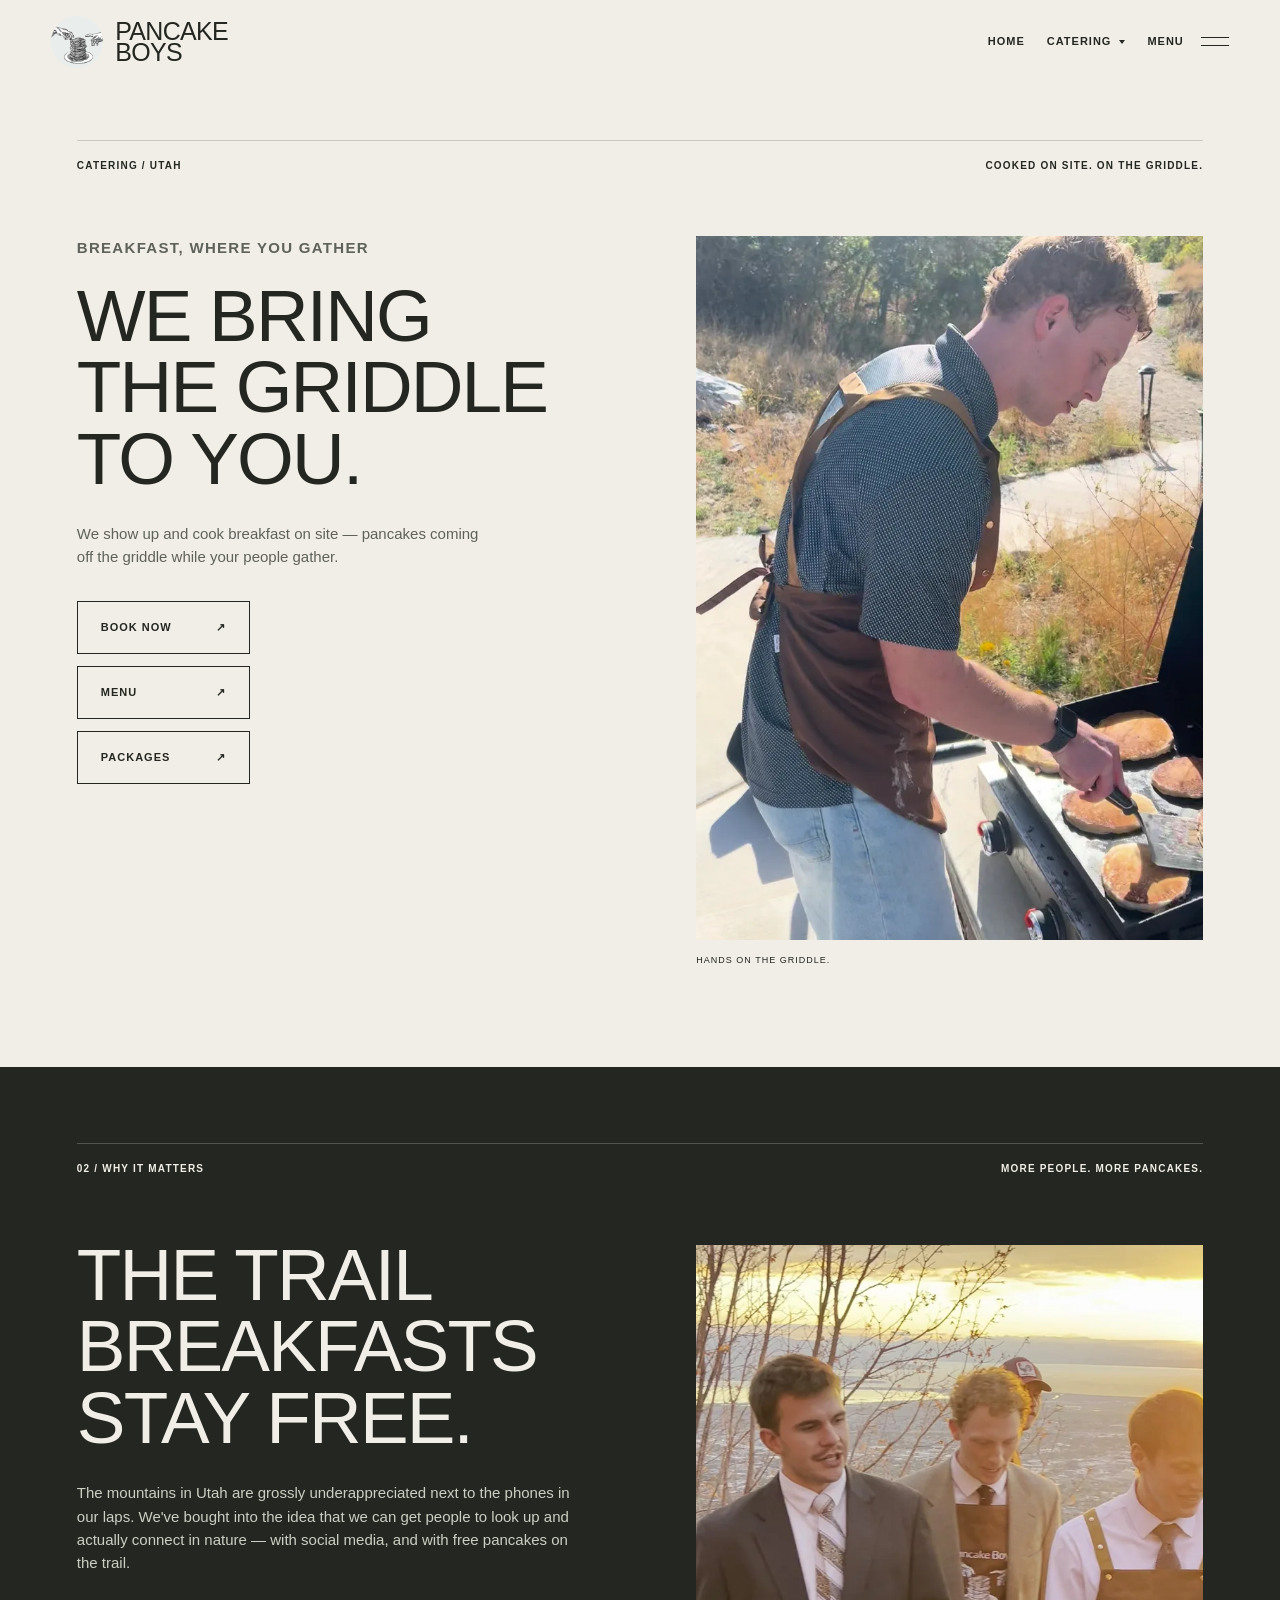
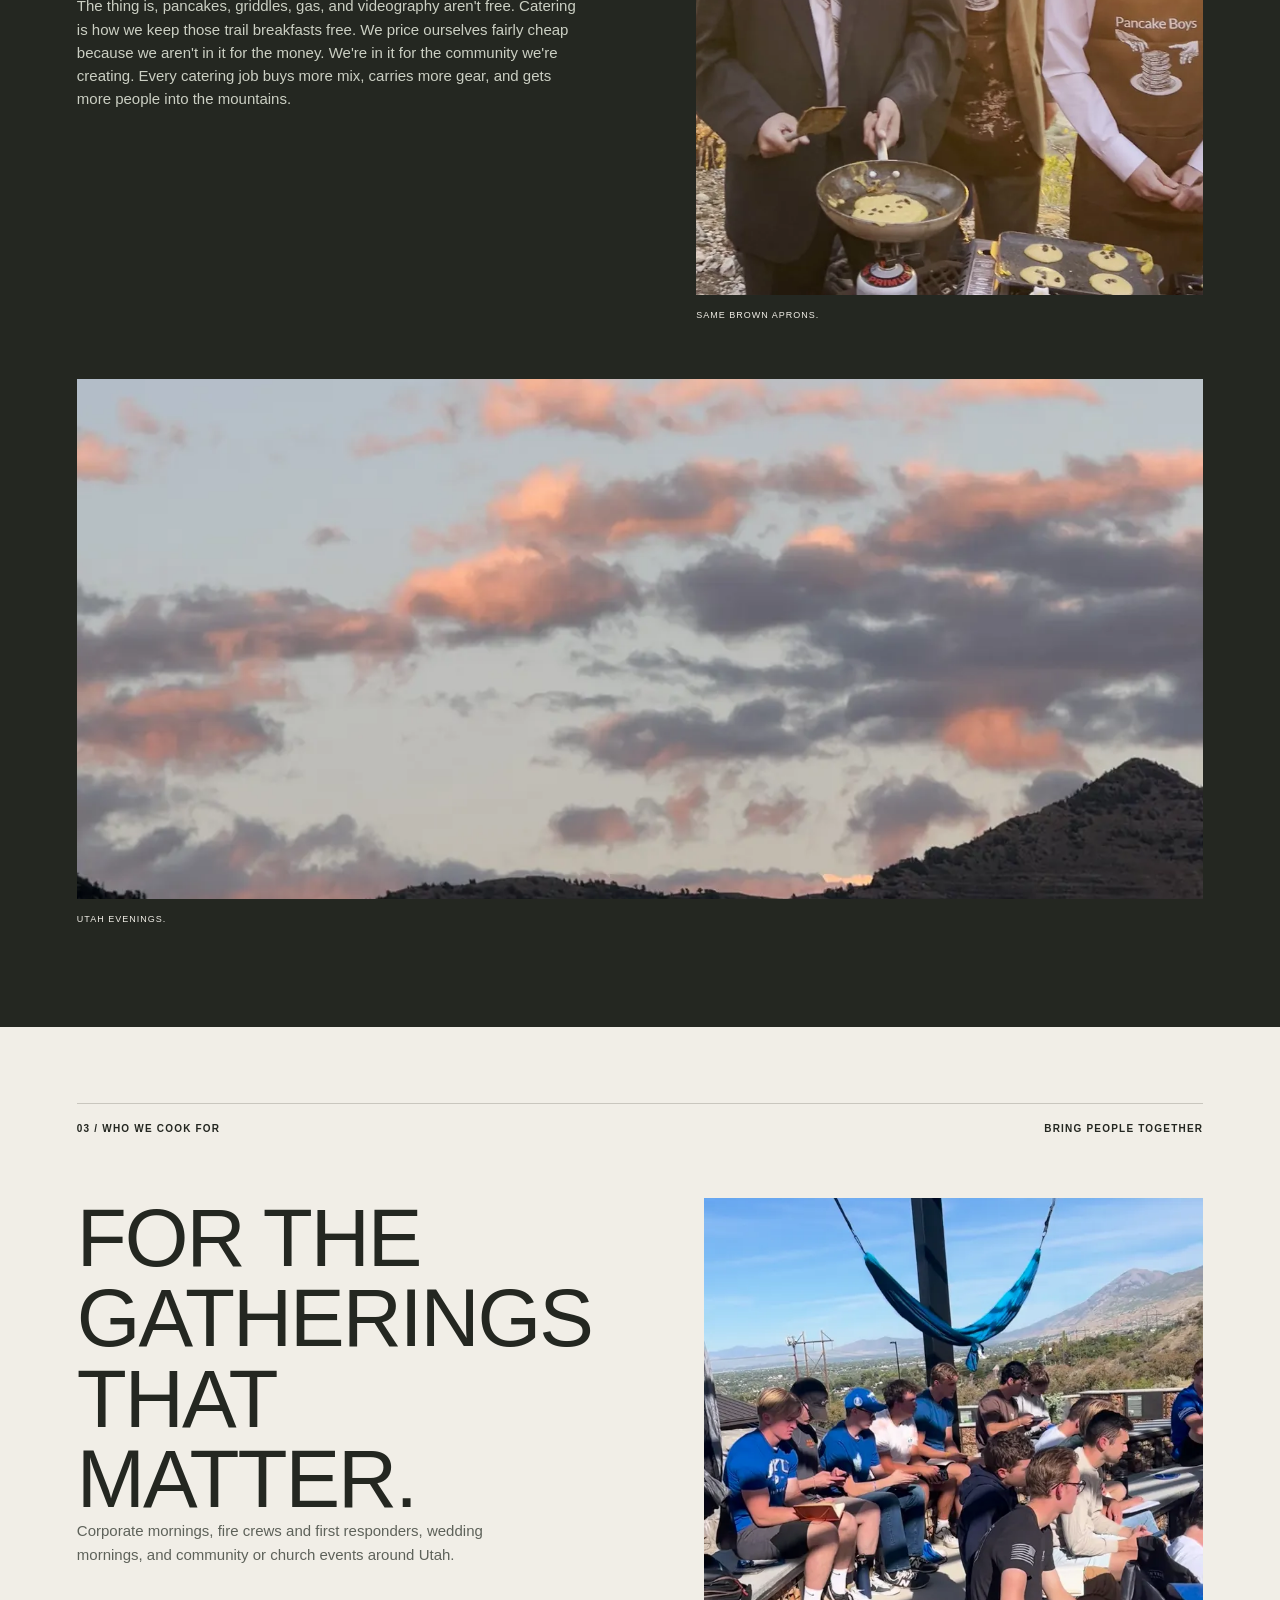
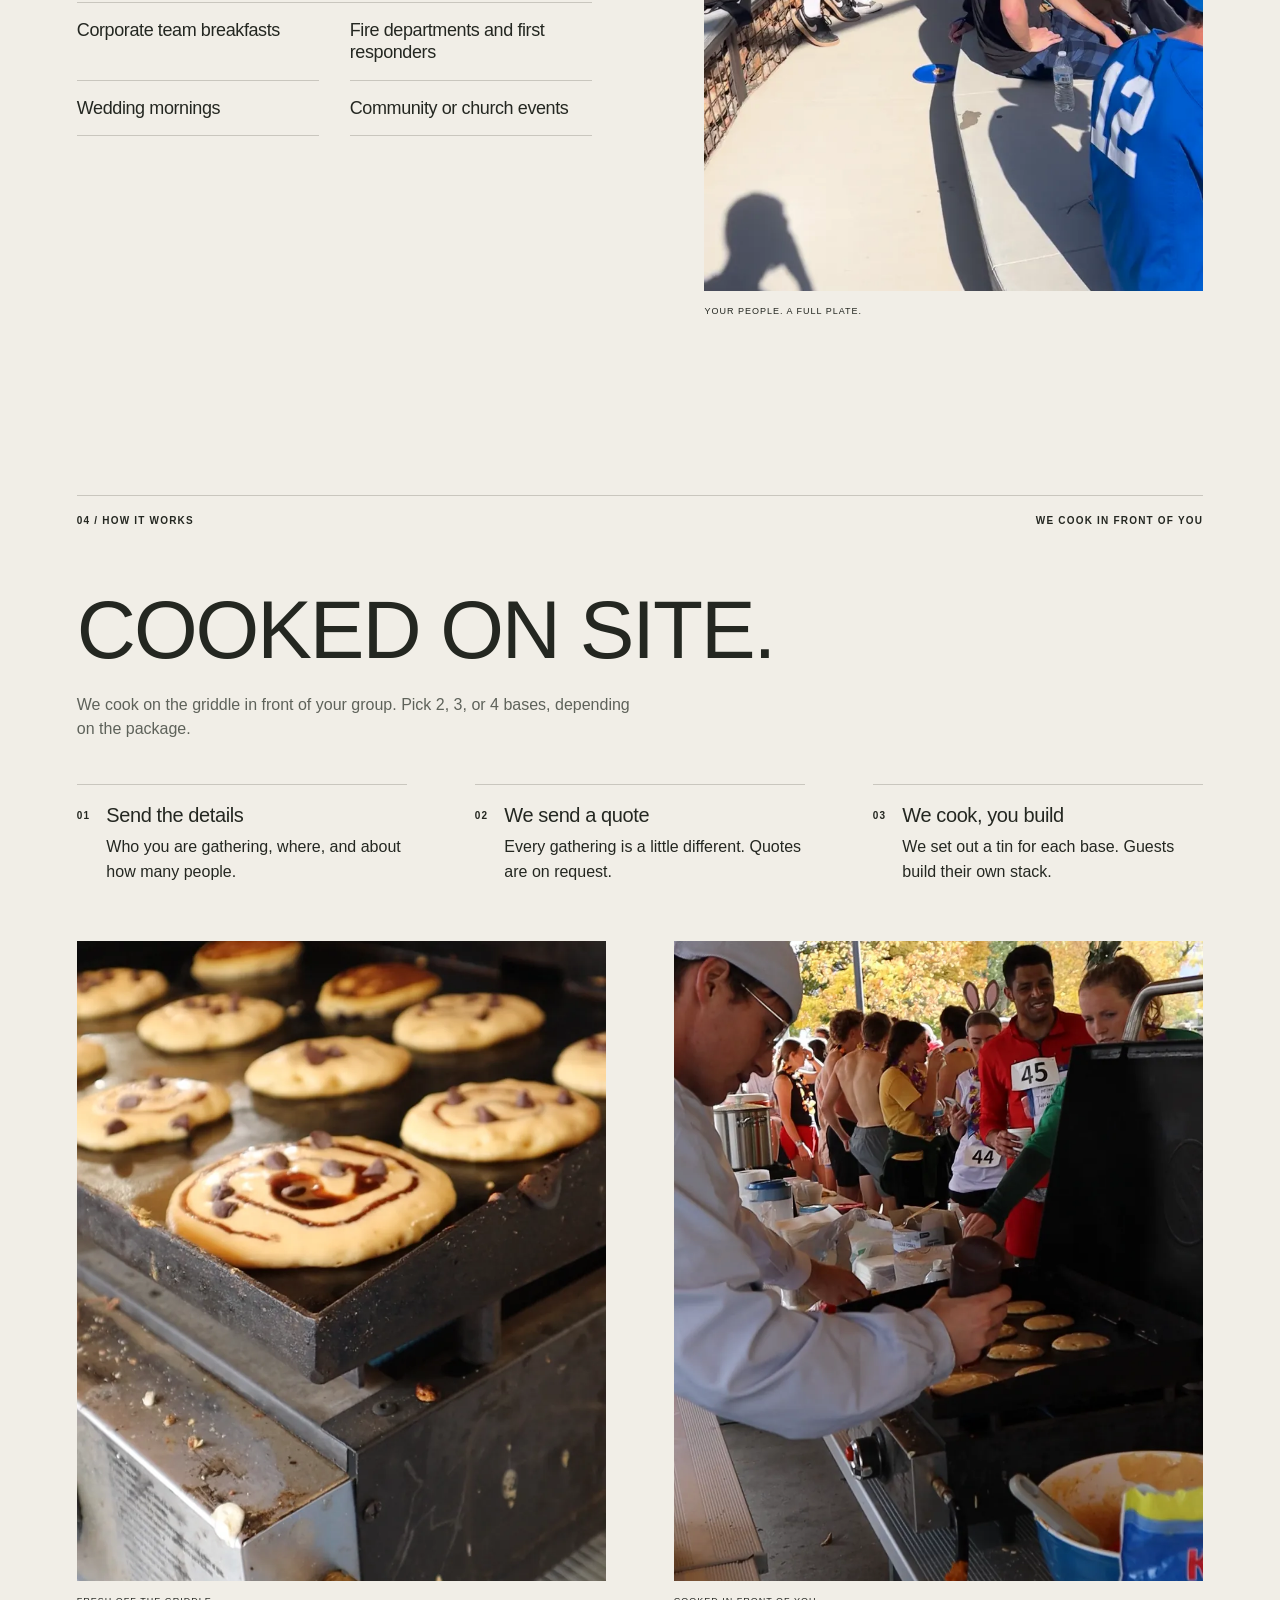
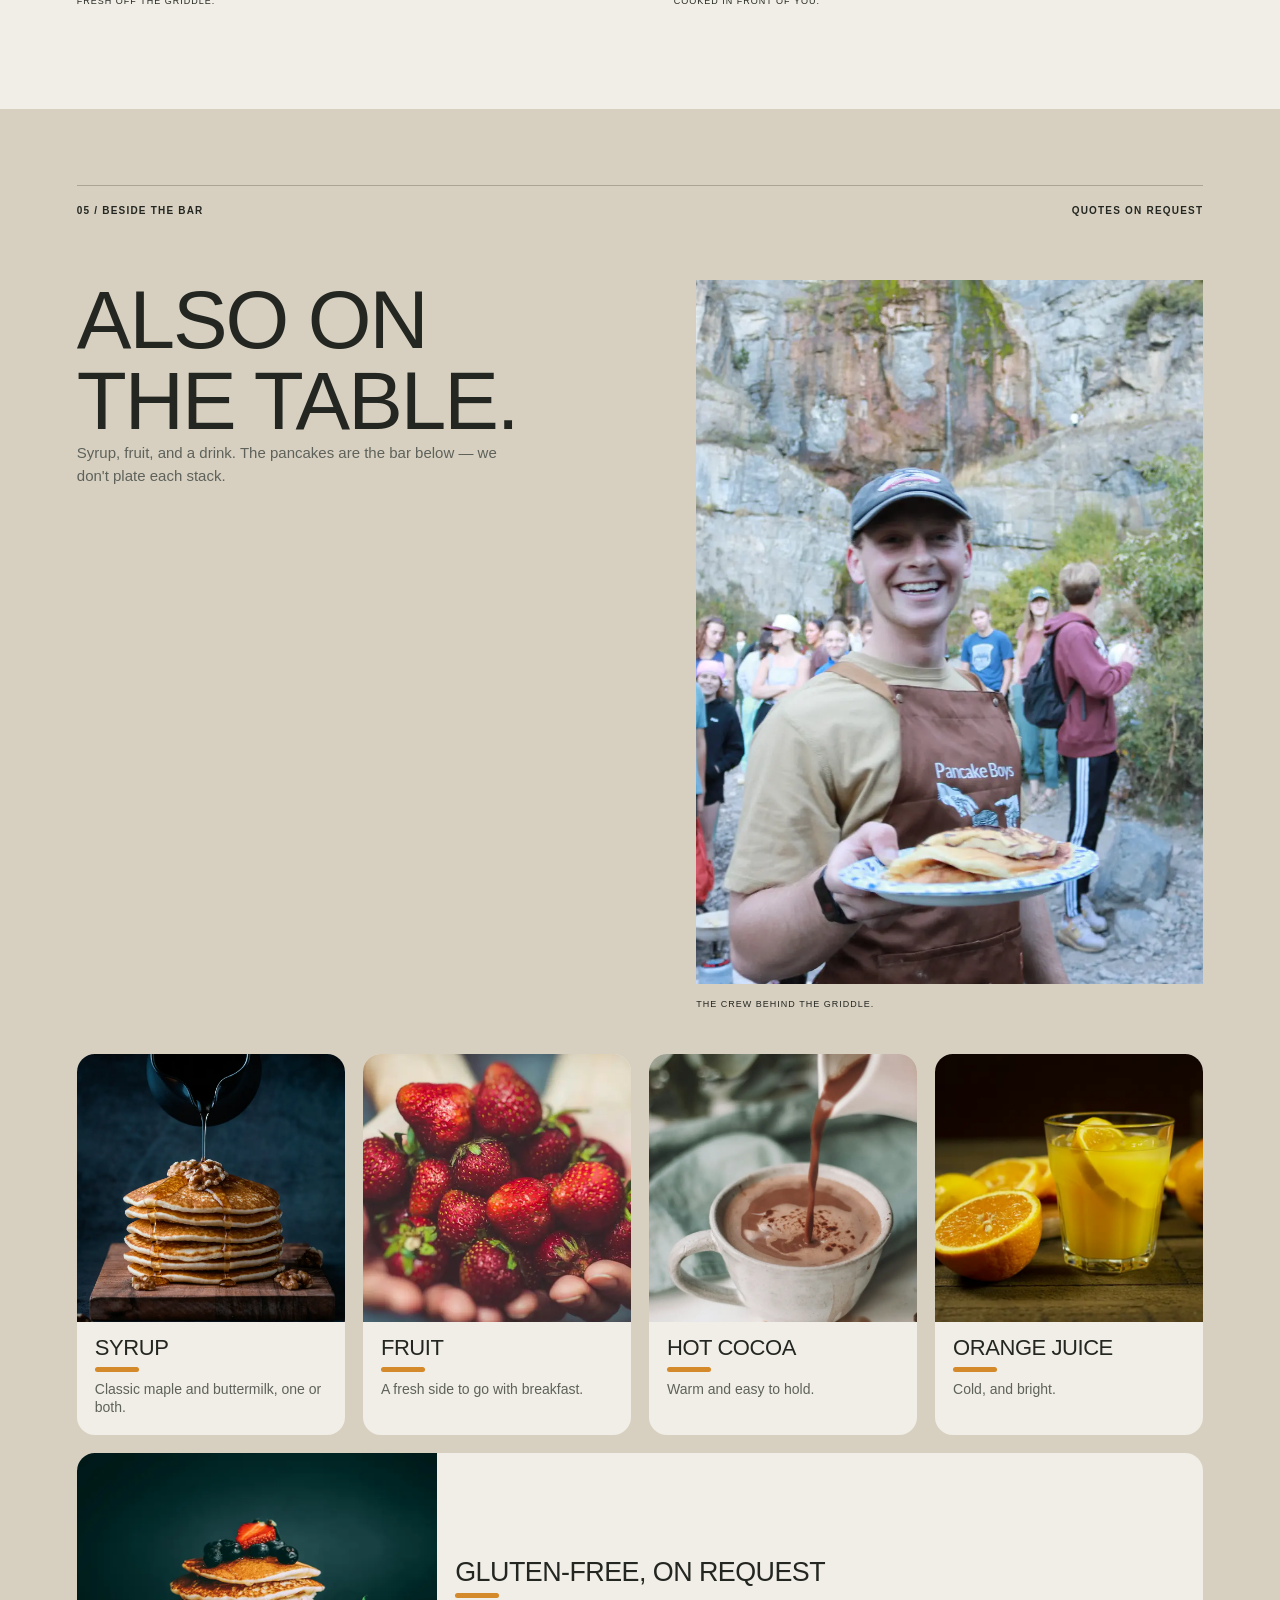
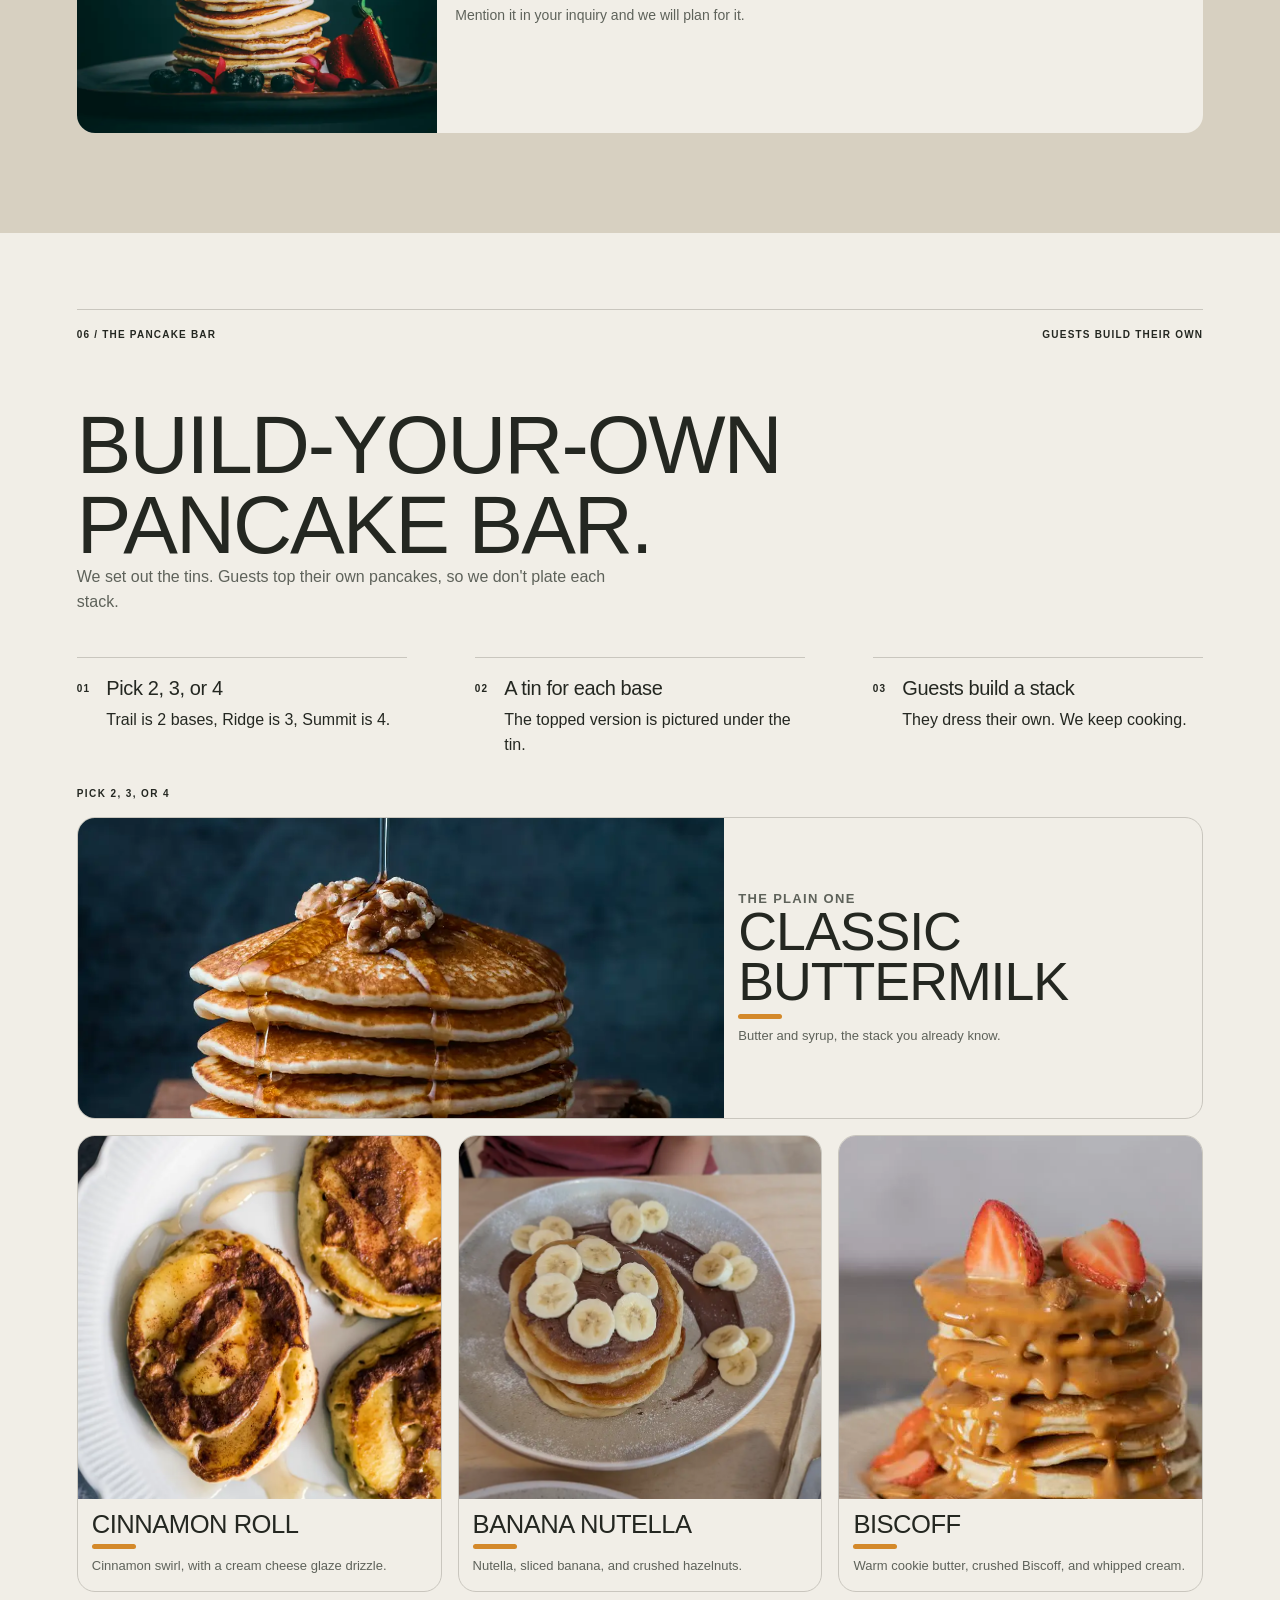
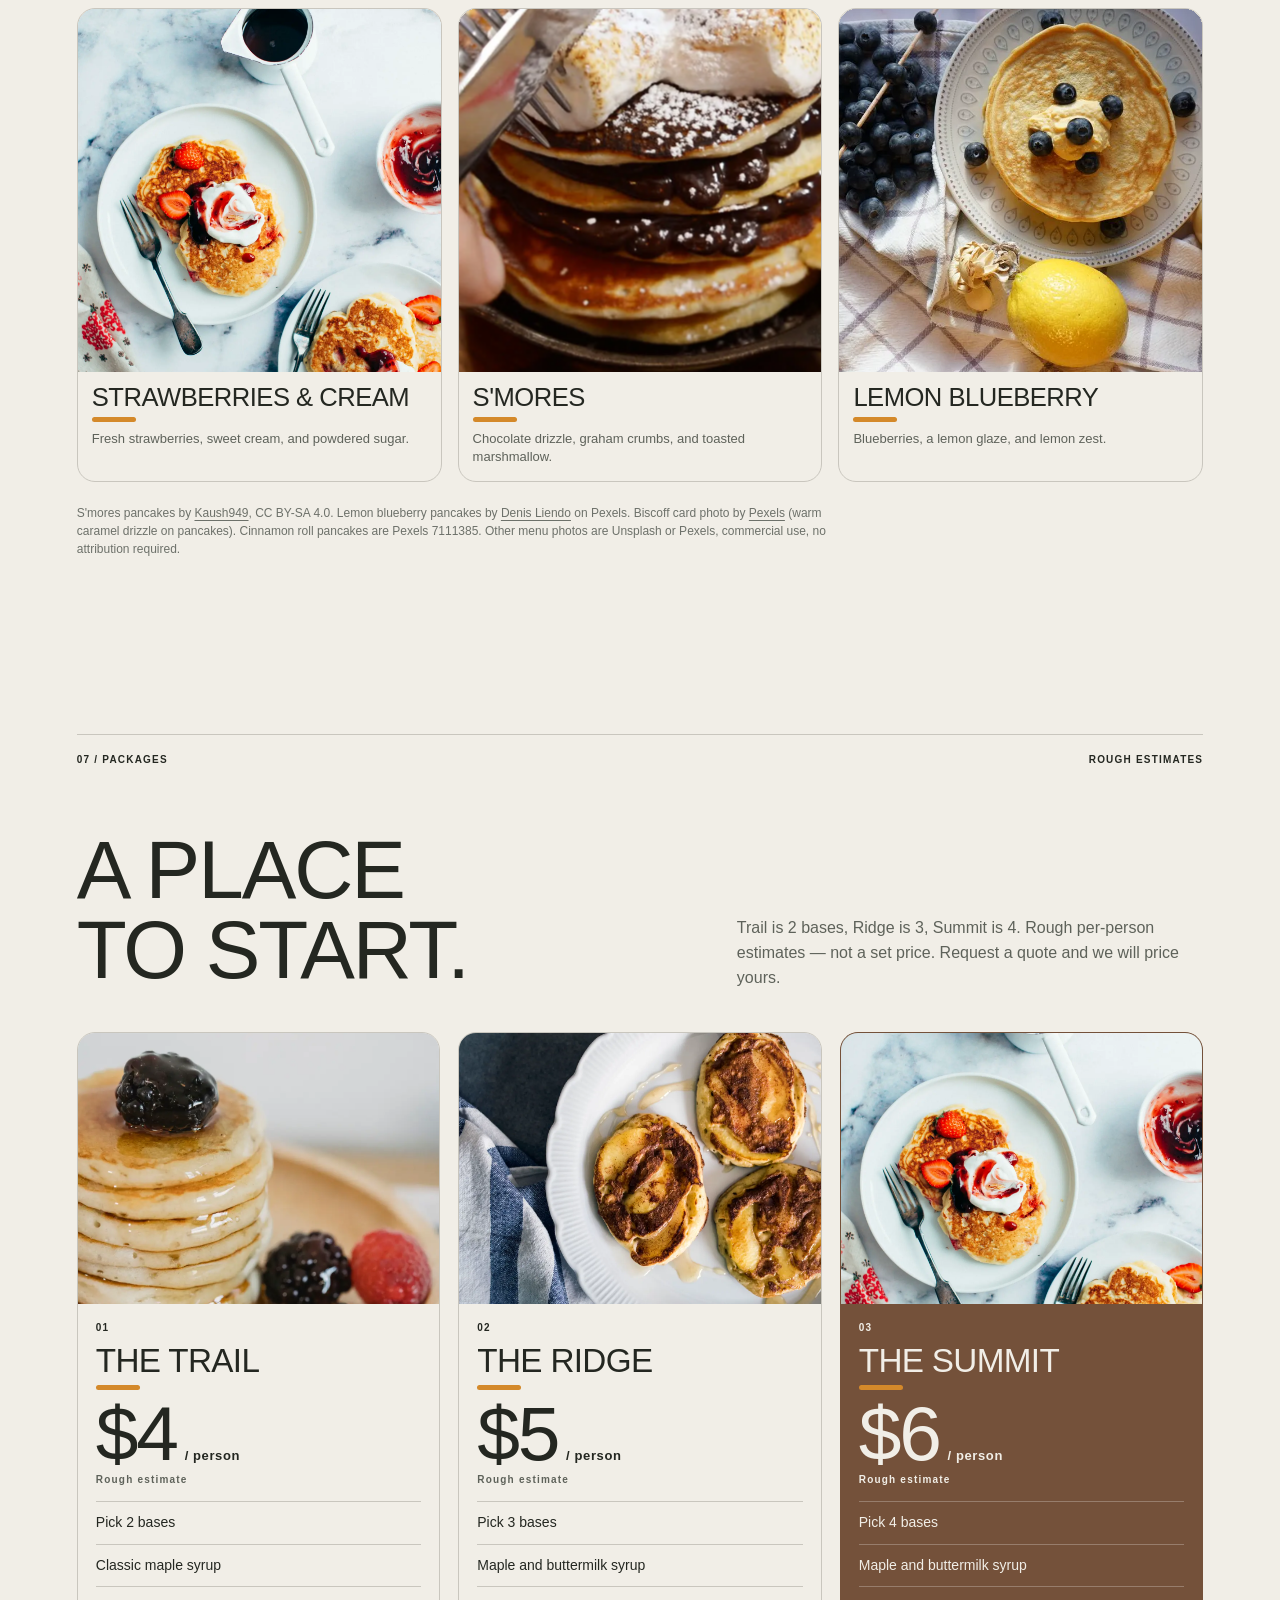
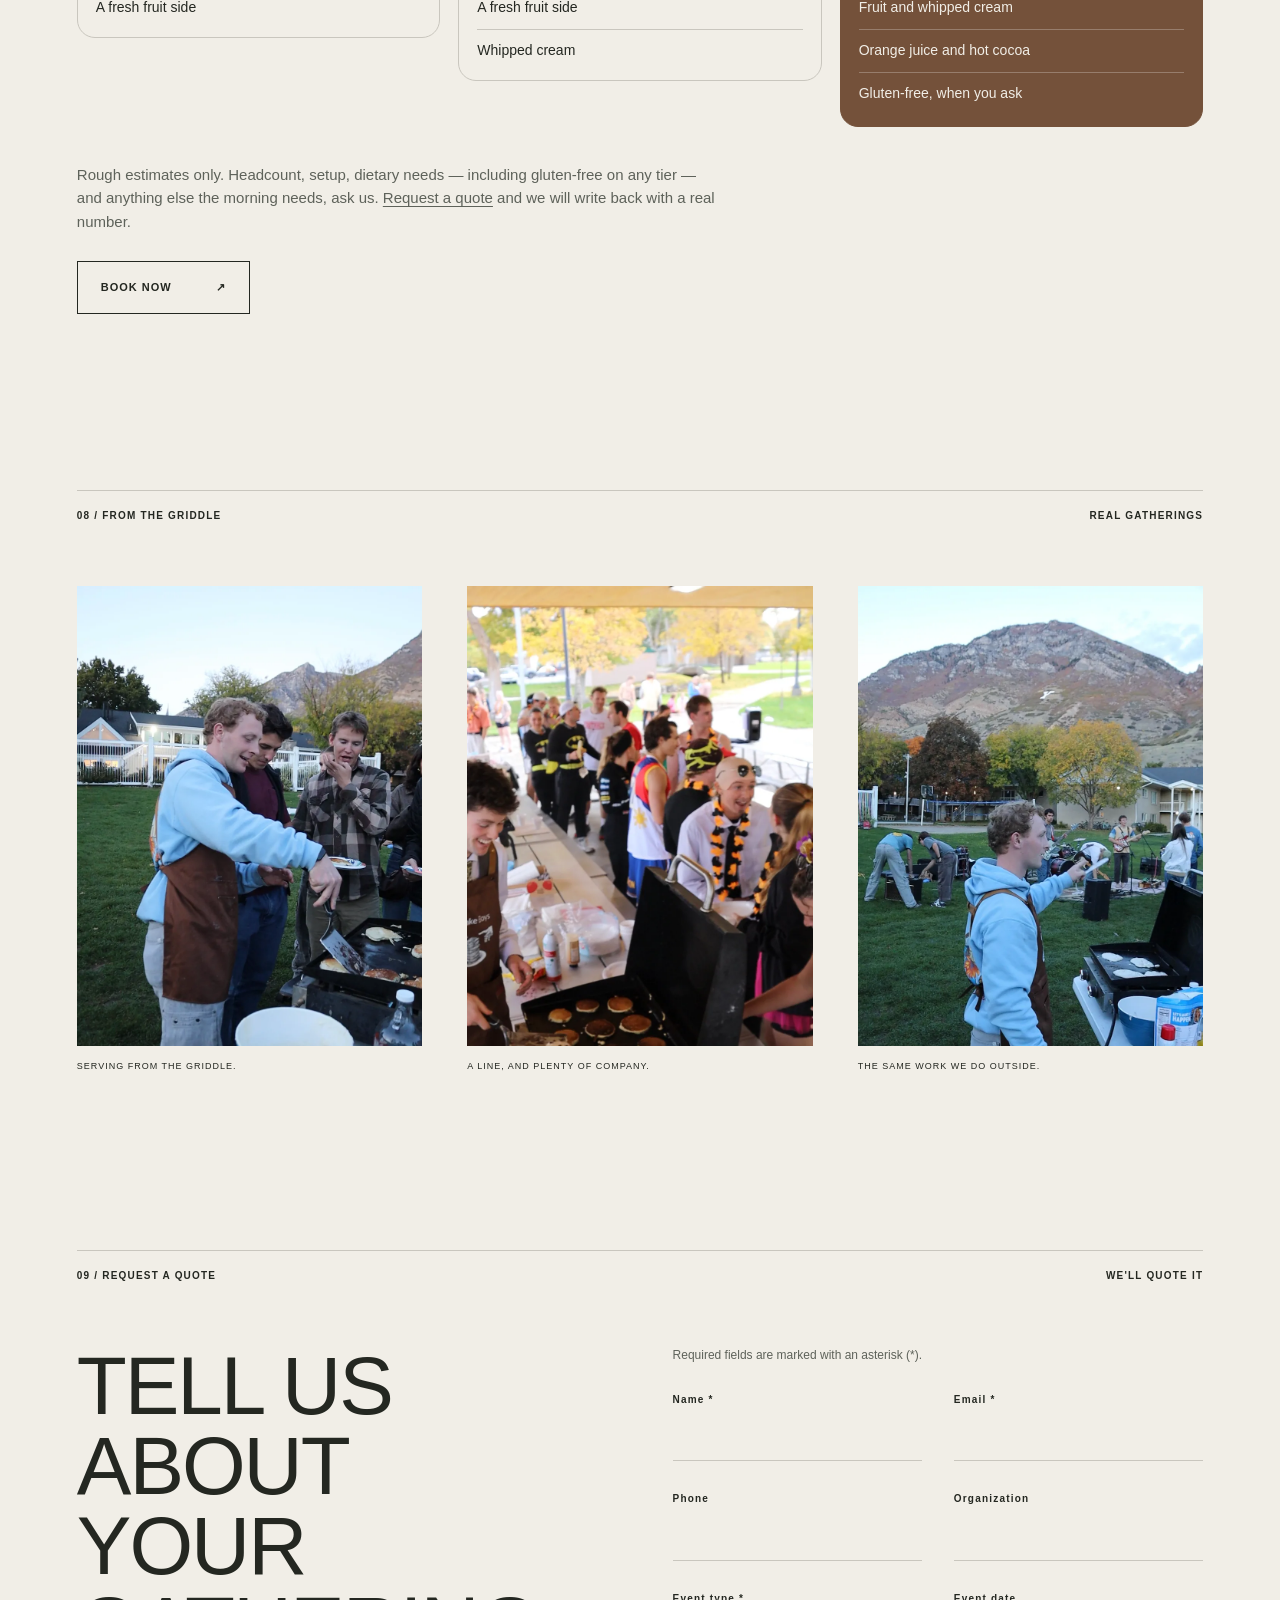
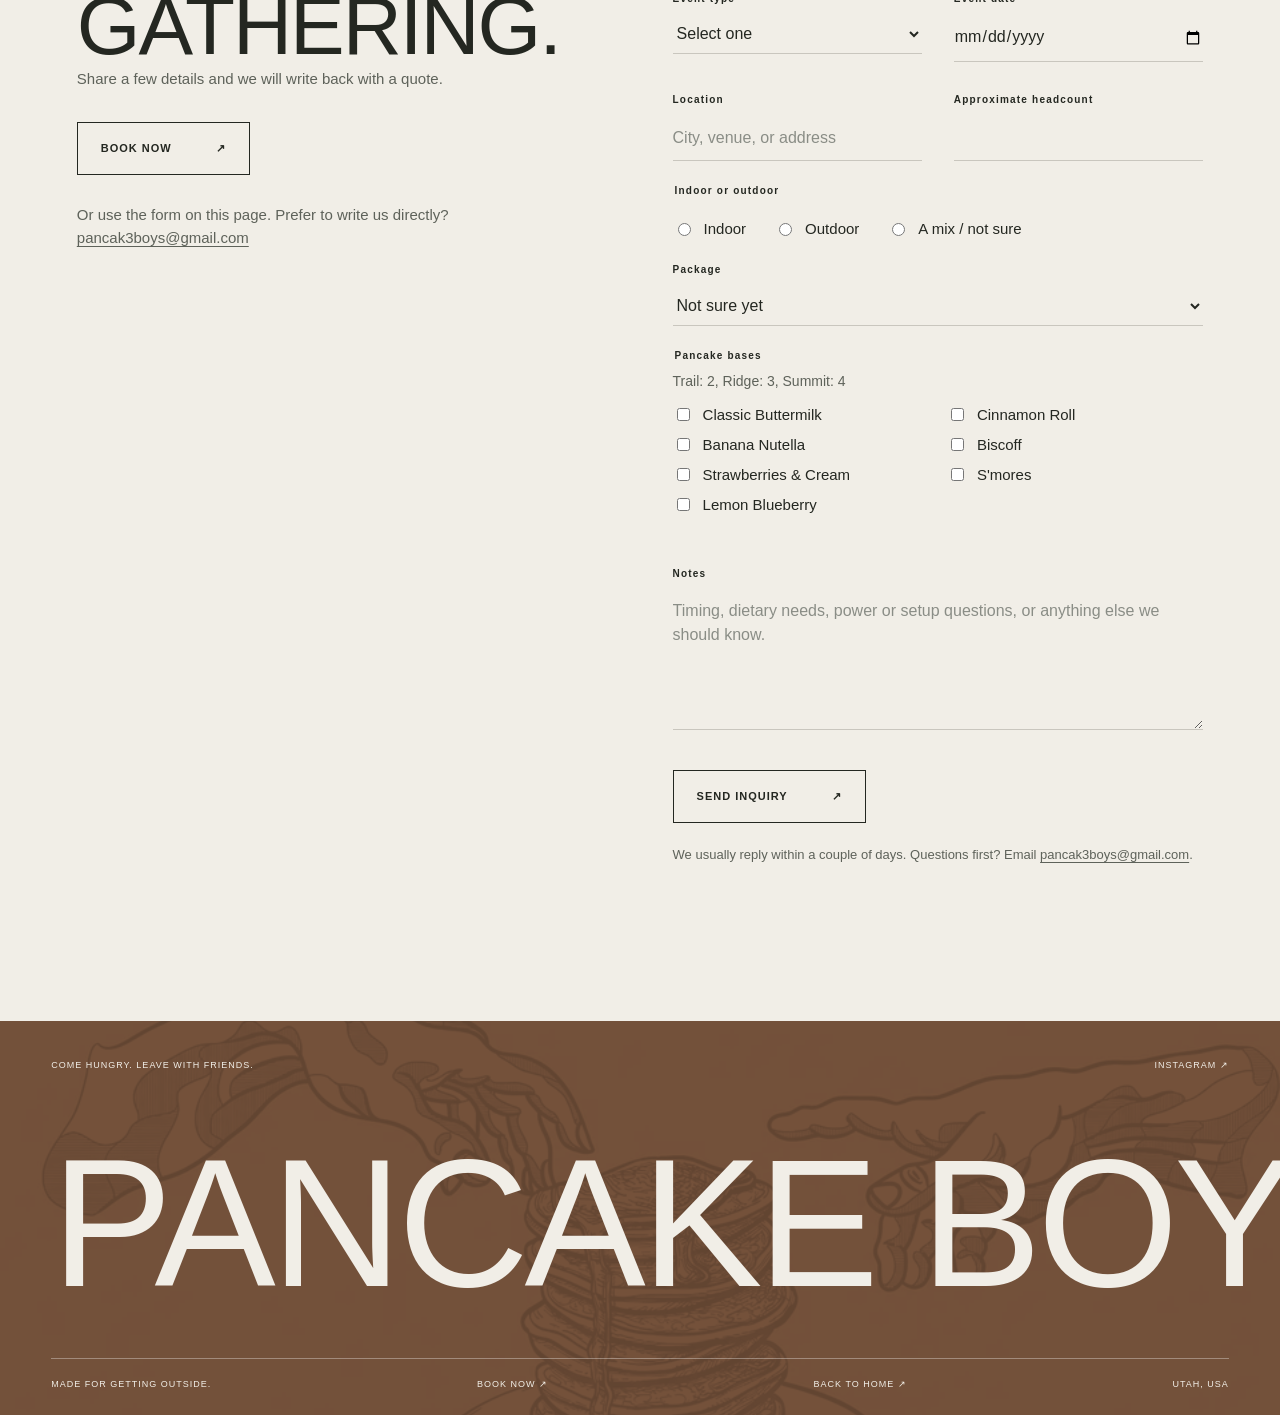
==== commit 358be5a9: "Replace the flavor grid with a seven-base pancake bar. Guests pick 2, 3, or 4 bases by package, and " ====
--- a/catering/index.html
+++ b/catering/index.html
@@ -21,9 +21,10 @@
   <meta name="twitter:image" content="https://pancak3boys.com/website/assets/catering/og-catering.jpg">
   <link rel="icon" type="image/png" href="../website/assets/logo.png">
   <link rel="preload" as="image" href="../website/assets/catering/griddle-flip-poster.webp">
-  <link rel="stylesheet" href="../website/styles.css?v=catering-10">
+  <link rel="stylesheet" href="../website/styles.css?v=catering-11">
   <script src="../website/content.js" defer></script>
   <script src="../website/nav.js?v=1" defer></script>
+  <script src="../website/bases.js?v=1" defer></script>
   <script src="../website/catering.js?v=4" defer></script>
   <script>
     if (!matchMedia('(prefers-reduced-motion: reduce)').matches) document.documentElement.classList.add('motion-on');
@@ -132,13 +133,13 @@
     <section class="section catering-method" id="how-it-works" aria-labelledby="method-title">
       <div class="section-label"><span>04 / HOW IT WORKS</span><span>WE COOK IN FRONT OF YOU</span></div>
       <h2 class="reveal" id="method-title">COOKED ON SITE.</h2>
-      <p class="catering-lead reveal" style="--i:1">We bring the griddles and cook in front of your group — not drop-off trays.</p>
+      <p class="catering-lead reveal" style="--i:1">We cook on the griddle in front of your group. Pick 2, 3, or 4 bases, depending on the package.</p>
       <ol class="catering-steps">
         <li class="reveal" style="--i:0">
           <span>01</span>
           <div>
             <h3>Send the details</h3>
-            <p>Who you are gathering, where, and about how many plates.</p>
+            <p>Who you are gathering, where, and about how many people.</p>
           </div>
         </li>
         <li class="reveal" style="--i:1">
@@ -151,8 +152,8 @@
         <li class="reveal" style="--i:2">
           <span>03</span>
           <div>
-            <h3>We cook, you gather</h3>
-            <p>We set up and cook. You host.</p>
+            <h3>We cook, you build</h3>
+            <p>We set out a tin for each base. Guests build their own stack.</p>
           </div>
         </li>
       </ol>
@@ -177,11 +178,11 @@
     </section>
 
     <section class="section catering-menu-section" id="menu" aria-labelledby="menu-title">
-      <div class="section-label"><span>05 / A SAMPLE BREAKFAST</span><span>QUOTES ON REQUEST</span></div>
+      <div class="section-label"><span>05 / BESIDE THE BAR</span><span>QUOTES ON REQUEST</span></div>
       <div class="story-layout catering-split catering-menu-intro">
         <div class="catering-copy">
-          <h2 class="reveal" id="menu-title">WHAT WE<br>LIKE TO COOK.</h2>
-          <p class="reveal" style="--i:1">A starting menu — we will tailor it with you. Quotes on request.</p>
+          <h2 class="reveal" id="menu-title">ALSO ON<br>THE TABLE.</h2>
+          <p class="reveal" style="--i:1">Syrup, fruit, and a drink. The pancakes are the bar below — we don't plate each stack.</p>
         </div>
         <figure class="catering-photo parallax-frame">
           <div class="parallax-clip" data-depth="0.7">
@@ -192,44 +193,10 @@
           <figcaption>THE CREW BEHIND THE GRIDDLE.</figcaption>
         </figure>
       </div>
-      <!-- Sample menu. Flavors and toppings can be tailored. Quotes on request. -->
+      <!-- Beside the bar: syrup, fruit, drinks. The pancakes are the build-your-own section. -->
       <!-- Stock photo sources and licenses are listed in website/README.md. -->
       <div class="catering-menu">
-        <article class="menu-card menu-card-feature reveal">
-          <div class="parallax-clip" data-depth="0.65">
-            <div class="parallax-shift">
-              <img src="../website/assets/catering/menu-cinnamon.webp" width="1400" height="934" alt="Three pancakes with a dark cinnamon swirl and a pale glaze on a white plate" loading="lazy" decoding="async">
-            </div>
-          </div>
-          <div class="menu-card-body">
-            <p class="eyebrow">THE ONE PEOPLE ASK FOR</p>
-            <h3>Cinnamon roll pancakes</h3>
-            <p>Cinnamon swirl, finished with a sweet glaze.</p>
-          </div>
-        </article>
-        <article class="menu-card reveal" style="--i:1">
-          <div class="parallax-clip" data-depth="0.6">
-            <div class="parallax-shift">
-              <img src="../website/assets/catering/menu-buttermilk.webp" width="1000" height="1500" alt="A stack of pancakes with berries and syrup on a wooden plate" loading="lazy" decoding="async">
-            </div>
-          </div>
-          <div class="menu-card-body">
-            <h3>Buttermilk pancakes</h3>
-            <p>Fresh on the griddle, chips if you want.</p>
-          </div>
-        </article>
-        <article class="menu-card reveal" style="--i:0">
-          <div class="parallax-clip" data-depth="0.55">
-            <div class="parallax-shift">
-              <img src="../website/assets/catering/menu-toppings.webp" width="1400" height="1750" alt="Pancakes with whipped cream, strawberries, and berry sauce, beside a pitcher of syrup" loading="lazy" decoding="async" style="object-position:32% 68%">
-            </div>
-          </div>
-          <div class="menu-card-body">
-            <h3>Toppings bar</h3>
-            <p>Cream, Nutella, Biscoff, fruit, and chips.</p>
-          </div>
-        </article>
-        <article class="menu-card reveal" style="--i:1">
+        <article class="menu-card menu-card-mini topping-row-start reveal">
           <div class="parallax-clip" data-depth="0.55">
             <div class="parallax-shift">
               <img src="../website/assets/catering/menu-syrup.webp" width="1000" height="1250" alt="Syrup pouring from a pitcher onto a stack of pancakes" loading="lazy" decoding="async">
@@ -240,7 +207,7 @@
             <p>Classic maple and buttermilk, one or both.</p>
           </div>
         </article>
-        <article class="menu-card reveal" style="--i:1">
+        <article class="menu-card menu-card-mini reveal" style="--i:1">
           <div class="parallax-clip" data-depth="0.55">
             <div class="parallax-shift">
               <img src="../website/assets/catering/menu-fruit.webp" width="1000" height="662" alt="Two hands holding a handful of ripe strawberries" loading="lazy" decoding="async">
@@ -251,72 +218,26 @@
             <p>A fresh side to go with breakfast.</p>
           </div>
         </article>
-        <div class="menu-drinks" role="group" aria-label="Hot cocoa and orange juice">
-          <article class="menu-card reveal" style="--i:0">
-            <div class="parallax-clip" data-depth="0.5">
-              <div class="parallax-shift">
-                <img src="../website/assets/catering/menu-drinks.webp" width="1000" height="1500" alt="Hot cocoa pouring into a ceramic mug" loading="lazy" decoding="async" style="object-position:center 42%">
-              </div>
-            </div>
-            <div class="menu-card-body">
-              <h3>Hot cocoa</h3>
-              <p>Warm and easy to hold.</p>
-            </div>
-          </article>
-          <article class="menu-card reveal" style="--i:2">
-            <div class="parallax-clip" data-depth="0.5">
-              <div class="parallax-shift">
-                <img src="../website/assets/catering/drink-orange.webp" width="1100" height="826" alt="A glass of orange juice with orange slices and whole oranges on a wooden table" loading="lazy" decoding="async">
-              </div>
-            </div>
-            <div class="menu-card-body">
-              <h3>Orange juice</h3>
-              <p>Cold, and bright.</p>
-            </div>
-          </article>
-        </div>
-        <article class="menu-card menu-card-mini topping-row-start reveal" style="--i:0">
-          <div class="parallax-clip" data-depth="0.45">
-            <div class="parallax-shift">
-              <img src="../website/assets/catering/menu-toppings.webp" width="1400" height="1750" alt="Whipped cream on pancakes with strawberries and berry sauce" loading="lazy" decoding="async" style="object-position:32% 68%">
-            </div>
-          </div>
-          <div class="menu-card-body">
-            <h3>Whipped cream</h3>
-            <p>Soft, and piled on.</p>
-          </div>
-        </article>
-        <article class="menu-card menu-card-mini reveal" style="--i:1">
-          <div class="parallax-clip" data-depth="0.45">
-            <div class="parallax-shift">
-              <img src="../website/assets/catering/topping-nutella.webp" width="1200" height="904" alt="Pancakes covered with chocolate-hazelnut spread and banana slices" loading="lazy" decoding="async">
-            </div>
-          </div>
-          <div class="menu-card-body">
-            <h3>Nutella</h3>
-            <p>Chocolate-hazelnut, warm on top.</p>
-          </div>
-        </article>
         <article class="menu-card menu-card-mini reveal" style="--i:2">
-          <div class="parallax-clip" data-depth="0.45">
-            <div class="parallax-shift">
-              <img src="../website/assets/catering/topping-peanut.webp" width="1200" height="1200" alt="A spoon of peanut butter over an open jar, with peanuts around it" loading="lazy" decoding="async">
-            </div>
-          </div>
-          <div class="menu-card-body">
-            <h3>Peanut butter</h3>
-            <p>Creamy, and a little salty-sweet.</p>
+          <div class="parallax-clip" data-depth="0.5">
+            <div class="parallax-shift">
+              <img src="../website/assets/catering/menu-drinks.webp" width="1000" height="1500" alt="Hot cocoa pouring into a ceramic mug" loading="lazy" decoding="async" style="object-position:center 42%">
+            </div>
+          </div>
+          <div class="menu-card-body">
+            <h3>Hot cocoa</h3>
+            <p>Warm and easy to hold.</p>
           </div>
         </article>
         <article class="menu-card menu-card-mini reveal" style="--i:3">
-          <div class="parallax-clip" data-depth="0.45">
-            <div class="parallax-shift">
-              <img src="../website/assets/catering/topping-biscoff.webp" width="1000" height="1000" alt="Cookie butter spread across a slice of bread, with the crust along the edge" loading="lazy" decoding="async">
-            </div>
-          </div>
-          <div class="menu-card-body">
-            <h3>Biscoff</h3>
-            <p>Cookie butter, spiced and smooth.</p>
+          <div class="parallax-clip" data-depth="0.5">
+            <div class="parallax-shift">
+              <img src="../website/assets/catering/drink-orange.webp" width="1100" height="826" alt="A glass of orange juice with orange slices and whole oranges on a wooden table" loading="lazy" decoding="async">
+            </div>
+          </div>
+          <div class="menu-card-body">
+            <h3>Orange juice</h3>
+            <p>Cold, and bright.</p>
           </div>
         </article>
         <article class="menu-card menu-card-note reveal">
@@ -334,12 +255,48 @@
     </section>
 
     <section class="section catering-flavors" id="flavors" aria-labelledby="flavors-title">
-      <div class="section-label"><span>06 / FLAVORS</span><span>ASK IF YOU WANT ANOTHER</span></div>
+      <div class="section-label"><span>06 / THE PANCAKE BAR</span><span>GUESTS BUILD THEIR OWN</span></div>
       <div class="packages-head">
-        <h2 class="reveal" id="flavors-title">FLAVORS ON<br>THE GRIDDLE.</h2>
-        <p class="catering-lead reveal" style="--i:1">Ten we like to cook, starting with buttermilk and building from there. Tell us the morning and we will pick with you.</p>
-      </div>
-      <div class="flavor-grid">
+        <h2 class="reveal" id="flavors-title">BUILD-YOUR-OWN<br>PANCAKE BAR.</h2>
+        <p class="catering-lead reveal" style="--i:1">We set out the tins. Guests top their own pancakes, so we don't plate each stack.</p>
+      </div>
+      <ol class="catering-steps bar-steps">
+        <li class="reveal">
+          <span>01</span>
+          <div>
+            <h3>Pick 2, 3, or 4</h3>
+            <p>Trail is 2 bases, Ridge is 3, Summit is 4.</p>
+          </div>
+        </li>
+        <li class="reveal" style="--i:1">
+          <span>02</span>
+          <div>
+            <h3>A tin for each base</h3>
+            <p>The topped version is pictured under the tin.</p>
+          </div>
+        </li>
+        <li class="reveal" style="--i:2">
+          <span>03</span>
+          <div>
+            <h3>Guests build a stack</h3>
+            <p>They dress their own. We keep cooking.</p>
+          </div>
+        </li>
+      </ol>
+      <p class="bar-kicker">PICK 2, 3, OR 4</p>
+      <div class="flavor-grid bar-grid">
+        <article class="flavor-card bar-card-classic reveal">
+          <div class="parallax-clip" data-depth="0.55">
+            <div class="parallax-shift">
+              <img src="../website/assets/catering/menu-syrup.webp" width="1000" height="1250" alt="Syrup pouring onto a tall stack of pancakes, with walnuts on top" loading="lazy" decoding="async">
+            </div>
+          </div>
+          <div class="menu-card-body">
+            <p class="eyebrow">THE PLAIN ONE</p>
+            <h3>Classic Buttermilk</h3>
+            <p>Butter and syrup, the stack you already know.</p>
+          </div>
+        </article>
         <article class="flavor-card reveal" style="--i:0">
           <div class="parallax-clip" data-depth="0.5">
             <div class="parallax-shift">
@@ -347,118 +304,74 @@
             </div>
           </div>
           <div class="menu-card-body">
-            <h3>Cinnamon roll</h3>
-            <p>Swirl of cinnamon, sweet glaze.</p>
+            <h3>Cinnamon Roll</h3>
+            <p>Cinnamon swirl, with a cream cheese glaze drizzle.</p>
           </div>
         </article>
         <article class="flavor-card reveal" style="--i:1">
           <div class="parallax-clip" data-depth="0.5">
             <div class="parallax-shift">
-              <img src="../website/assets/catering/flavor-chocolate.webp" width="1000" height="2214" alt="A stack of pancakes topped with chocolate chips, with banana slices in front" loading="lazy" decoding="async">
-            </div>
-          </div>
-          <div class="menu-card-body">
-            <h3>Chocolate chip</h3>
-            <p>Chips in the batter and on top.</p>
+              <img src="../website/assets/catering/topping-nutella.webp" width="1200" height="904" alt="Pancakes covered with chocolate-hazelnut spread and sliced banana" loading="lazy" decoding="async">
+            </div>
+          </div>
+          <div class="menu-card-body">
+            <h3>Banana Nutella</h3>
+            <p>Nutella, sliced banana, and crushed hazelnuts.</p>
           </div>
         </article>
         <article class="flavor-card reveal" style="--i:2">
           <div class="parallax-clip" data-depth="0.5">
             <div class="parallax-shift">
-              <img src="../website/assets/catering/flavor-pumpkin.webp" width="1200" height="800" alt="Golden pumpkin pancakes with honey and a bowl of pumpkin jam" loading="lazy" decoding="async" style="object-position:22% 45%">
-            </div>
-          </div>
-          <div class="menu-card-body">
-            <h3>Pumpkin</h3>
-            <p>Warm spice, the color of fall.</p>
+              <img src="../website/assets/catering/bar-biscoff.webp" width="600" height="560" alt="A stack of pancakes covered in a warm caramel-colored drizzle, with strawberries and almonds" loading="lazy" decoding="async">
+            </div>
+          </div>
+          <div class="menu-card-body">
+            <h3>Biscoff</h3>
+            <p>Warm cookie butter, crushed Biscoff, and whipped cream.</p>
           </div>
         </article>
         <article class="flavor-card reveal" style="--i:3">
           <div class="parallax-clip" data-depth="0.5">
             <div class="parallax-shift">
-              <img src="../website/assets/catering/flavor-peppermint.webp" width="1100" height="1376" alt="Red and white peppermint candies scattered on a white surface" loading="lazy" decoding="async">
-            </div>
-          </div>
-          <div class="menu-card-body">
-            <h3>Peppermint</h3>
-            <p>Cool mint, like a candy cane.</p>
+              <img src="../website/assets/catering/menu-toppings.webp" width="1400" height="1750" alt="Pancakes with whipped cream, strawberries, and berry sauce" loading="lazy" decoding="async" style="object-position:42% 62%">
+            </div>
+          </div>
+          <div class="menu-card-body">
+            <h3>Strawberries &amp; Cream</h3>
+            <p>Fresh strawberries, sweet cream, and powdered sugar.</p>
           </div>
         </article>
         <article class="flavor-card reveal" style="--i:4">
           <div class="parallax-clip" data-depth="0.5">
             <div class="parallax-shift">
-              <img src="../website/assets/catering/flavor-blueberry.webp" width="1200" height="800" alt="A tall stack of pancakes covered with blueberries and syrup" loading="lazy" decoding="async">
-            </div>
-          </div>
-          <div class="menu-card-body">
-            <h3>Blueberry</h3>
-            <p>Berries bursting in the batter.</p>
+              <img src="../website/assets/catering/bar-smores.webp" width="967" height="899" alt="A stack of pancakes layered with chocolate and topped with toasted marshmallows" loading="lazy" decoding="async">
+            </div>
+          </div>
+          <div class="menu-card-body">
+            <h3>S'mores</h3>
+            <p>Chocolate drizzle, graham crumbs, and toasted marshmallow.</p>
           </div>
         </article>
         <article class="flavor-card reveal" style="--i:0">
           <div class="parallax-clip" data-depth="0.5">
             <div class="parallax-shift">
-              <img src="../website/assets/catering/flavor-lemon.webp" width="1200" height="800" alt="Speckled lemon poppyseed pancakes with strips of lemon zest" loading="lazy" decoding="async">
-            </div>
-          </div>
-          <div class="menu-card-body">
-            <h3>Lemon poppyseed</h3>
-            <p>Bright lemon and poppy seeds.</p>
-          </div>
-        </article>
-        <article class="flavor-card reveal" style="--i:1">
-          <div class="parallax-clip" data-depth="0.5">
-            <div class="parallax-shift">
-              <img src="../website/assets/catering/flavor-banana.webp" width="900" height="1348" alt="Slices of banana bread on a wooden board" loading="lazy" decoding="async">
-            </div>
-          </div>
-          <div class="menu-card-body">
-            <h3>Banana bread</h3>
-            <p>Ripe banana and warm spice.</p>
-          </div>
-        </article>
-        <article class="flavor-card reveal" style="--i:2">
-          <div class="parallax-clip" data-depth="0.5">
-            <div class="parallax-shift">
-              <img src="../website/assets/catering/flavor-smores.webp" width="1100" height="1650" alt="A marshmallow dipped in melted chocolate, with more marshmallows on a plate" loading="lazy" decoding="async" style="object-position:center 28%">
-            </div>
-          </div>
-          <div class="menu-card-body">
-            <h3>S'mores</h3>
-            <p>Marshmallow and chocolate.</p>
-          </div>
-        </article>
-        <article class="flavor-card reveal" style="--i:3">
-          <div class="parallax-clip" data-depth="0.5">
-            <div class="parallax-shift">
-              <img src="../website/assets/catering/flavor-birthday.webp" width="1200" height="798" alt="A glass bowl filled with rainbow sprinkles" loading="lazy" decoding="async">
-            </div>
-          </div>
-          <div class="menu-card-body">
-            <h3>Birthday cake</h3>
-            <p>Vanilla batter and sprinkles.</p>
-          </div>
-        </article>
-        <article class="flavor-card reveal" style="--i:4">
-          <div class="parallax-clip" data-depth="0.5">
-            <div class="parallax-shift">
-              <img src="../website/assets/catering/flavor-redvelvet.webp" width="1200" height="782" alt="A tall stack of deep red velvet pancakes on a white plate" loading="lazy" decoding="async">
-            </div>
-          </div>
-          <div class="menu-card-body">
-            <h3>Red velvet</h3>
-            <p>Cocoa crumb, finished sweet.</p>
-          </div>
-        </article>
-      </div>
-      <p class="photo-credit">Lemon poppyseed pancakes by <a href="https://commons.wikimedia.org/wiki/File:Vegan_Lemon_Poppyseed_Pancakes_(4107591530).jpg">Veganbaking.net</a>, CC BY-SA 2.0. Red velvet pancakes by <a href="https://commons.wikimedia.org/wiki/File:Red_Velvet_Pancakes_-_11361937484.jpg">Thriving Vegetarian</a>, CC BY 2.0. Cookie butter by <a href="https://commons.wikimedia.org/wiki/File:Speculaaspasta.JPG">Dinosaur918</a>, CC BY-SA 4.0. Other menu photos are Unsplash or Pexels, commercial use, no attribution required.</p>
+              <img src="../website/assets/catering/bar-lemon.webp" width="1200" height="800" alt="A pancake topped with blueberries and a lemon-colored cream, with a lemon beside the plate" loading="lazy" decoding="async" style="object-position:62% 28%">
+            </div>
+          </div>
+          <div class="menu-card-body">
+            <h3>Lemon Blueberry</h3>
+            <p>Blueberries, a lemon glaze, and lemon zest.</p>
+          </div>
+        </article>
+      </div>
+      <p class="photo-credit">S'mores pancakes by <a href="https://commons.wikimedia.org/wiki/File:Warm_buttermilk_home_made_pancakes_with_layers_of_hazelnut_chocolate_and_fruit_sauce_topped_with_toasted_marshmallows_and_graham_crackers.jpg">Kaush949</a>, CC BY-SA 4.0. Lemon blueberry pancakes by <a href="https://www.pexels.com/photo/pancakes-and-blueberries-11405144/">Denis Liendo</a> on Pexels. Biscoff card photo by <a href="https://www.pexels.com/photo/7144686/">Pexels</a> (warm caramel drizzle on pancakes). Cinnamon roll pancakes are Pexels 7111385. Other menu photos are Unsplash or Pexels, commercial use, no attribution required.</p>
     </section>
 
     <section class="section catering-packages" id="packages" aria-labelledby="packages-title">
       <div class="section-label"><span>07 / PACKAGES</span><span>ROUGH ESTIMATES</span></div>
       <div class="packages-head">
         <h2 class="reveal" id="packages-title">A PLACE<br>TO START.</h2>
-        <p class="catering-lead reveal" style="--i:1">Three rough per-person estimates, built from the pancakes, toppings, syrups, fruit, and drinks above. They are a way to picture the morning — not a set price. Every gathering is a little different, so request a quote and we will price yours.</p>
+        <p class="catering-lead reveal" style="--i:1">Trail is 2 bases, Ridge is 3, Summit is 4. Rough per-person estimates — not a set price. Request a quote and we will price yours.</p>
       </div>
       <div class="package-grid">
         <article class="package-card reveal" style="--i:0">
@@ -471,7 +384,7 @@
             <p class="package-price"><span class="package-amount">$4</span> <span class="package-unit">/ person</span></p>
             <p class="package-estimate">Rough estimate</p>
             <ul>
-              <li>Buttermilk pancakes, cooked on the griddle</li>
+              <li>Pick 2 bases</li>
               <li>Classic maple syrup</li>
               <li>A fresh fruit side</li>
             </ul>
@@ -487,10 +400,10 @@
             <p class="package-price"><span class="package-amount">$5</span> <span class="package-unit">/ person</span></p>
             <p class="package-estimate">Rough estimate</p>
             <ul>
-              <li>Everything in The Trail</li>
-              <li>Cinnamon roll pancakes</li>
-              <li>Buttermilk syrup</li>
-              <li>Whipped cream and chocolate chips</li>
+              <li>Pick 3 bases</li>
+              <li>Maple and buttermilk syrup</li>
+              <li>A fresh fruit side</li>
+              <li>Whipped cream</li>
             </ul>
           </div>
         </article>
@@ -504,9 +417,9 @@
             <p class="package-price"><span class="package-amount">$6</span> <span class="package-unit">/ person</span></p>
             <p class="package-estimate">Rough estimate</p>
             <ul>
-              <li>Everything in The Ridge</li>
-              <li>A pancake flavor from the list — pumpkin, chocolate chip, peppermint, and the rest</li>
-              <li>Full toppings bar: whipped cream, Nutella, peanut butter, Biscoff, fruit, and chocolate chips</li>
+              <li>Pick 4 bases</li>
+              <li>Maple and buttermilk syrup</li>
+              <li>Fruit and whipped cream</li>
               <li>Orange juice and hot cocoa</li>
               <li>Gluten-free, when you ask</li>
             </ul>
@@ -609,6 +522,29 @@
               <label><input type="radio" name="setting" value="Outdoor"> Outdoor</label>
               <label><input type="radio" name="setting" value="A mix or not sure"> A mix / not sure</label>
             </div>
+          </fieldset>
+          <div class="field">
+            <label for="inquiry-package">Package</label>
+            <select id="inquiry-package" name="package" data-package-field>
+              <option value="">Not sure yet</option>
+              <option value="The Trail">The Trail — 2 bases</option>
+              <option value="The Ridge">The Ridge — 3 bases</option>
+              <option value="The Summit">The Summit — 4 bases</option>
+            </select>
+          </div>
+          <fieldset class="field base-picker" data-base-picker>
+            <legend>Pancake bases</legend>
+            <p class="base-picker-help" id="inquiry-bases-help">Trail: 2, Ridge: 3, Summit: 4</p>
+            <div class="base-picker-grid">
+              <label><input type="checkbox" name="pancake_bases" value="Classic Buttermilk"> Classic Buttermilk</label>
+              <label><input type="checkbox" name="pancake_bases" value="Cinnamon Roll"> Cinnamon Roll</label>
+              <label><input type="checkbox" name="pancake_bases" value="Banana Nutella"> Banana Nutella</label>
+              <label><input type="checkbox" name="pancake_bases" value="Biscoff"> Biscoff</label>
+              <label><input type="checkbox" name="pancake_bases" value="Strawberries &amp; Cream"> Strawberries &amp; Cream</label>
+              <label><input type="checkbox" name="pancake_bases" value="S'mores"> S'mores</label>
+              <label><input type="checkbox" name="pancake_bases" value="Lemon Blueberry"> Lemon Blueberry</label>
+            </div>
+            <p class="base-picker-note" data-base-note role="status" tabindex="-1"></p>
           </fieldset>
           <div class="field">
             <label for="inquiry-notes">Notes</label>
--- a/website/styles.css
+++ b/website/styles.css
@@ -442,3 +442,32 @@
   .book-thanks{padding-top:120px}
   .book-thanks h1{font-size:16vw}
 }
+
+/* Pancake bar: classic spans the row, then six signatures in a clean 3-up. */
+.flavor-grid.bar-grid{gap:16px}
+.flavor-grid.bar-grid .bar-card-classic{flex:1 0 100%;width:100%;display:grid;grid-template-columns:1.15fr .85fr;align-items:stretch}
+.flavor-grid.bar-grid .bar-card-classic .parallax-clip{aspect-ratio:auto;min-height:300px;height:100%}
+.flavor-grid.bar-grid .bar-card-classic h3{font-size:clamp(40px,4.2vw,72px)}
+.flavor-grid.bar-grid .flavor-card:not(.bar-card-classic){flex-basis:calc((100% - 32px) / 3);width:calc((100% - 32px) / 3)}
+.bar-kicker{margin:0 0 16px;font-size:10px;font-weight:700;letter-spacing:1.4px}
+.bar-steps{margin-bottom:28px}
+.base-picker{margin:8px 0 22px;padding:0;border:0}
+.base-picker legend{margin-bottom:8px}
+.base-picker-help{margin:0 0 12px;font-size:14px;color:#5e625a}
+.base-picker-grid{display:grid;grid-template-columns:1fr 1fr;gap:10px 18px}
+.base-picker-grid label{display:flex;align-items:flex-start;gap:10px;margin:0;font-size:15px;font-weight:400;letter-spacing:0;line-height:1.35}
+.base-picker-grid input{width:auto;margin-top:3px;accent-color:var(--brown)}
+.base-picker-note{min-height:1.3em;margin:10px 0 0;font-size:14px;color:var(--brown)}
+@media(max-width:980px){
+  .flavor-grid.bar-grid .bar-card-classic{flex-basis:100%;width:100%}
+  .flavor-grid.bar-grid .flavor-card:not(.bar-card-classic){flex-basis:calc((100% - 32px) / 3);width:calc((100% - 32px) / 3)}
+}
+@media(max-width:760px){
+  .flavor-grid.bar-grid{gap:12px}
+  .flavor-grid.bar-grid .bar-card-classic{display:flex;flex-direction:column}
+  .flavor-grid.bar-grid .bar-card-classic .parallax-clip{aspect-ratio:4/3;min-height:0;height:auto}
+  .flavor-grid.bar-grid .bar-card-classic h3{font-size:36px}
+  .flavor-grid.bar-grid .flavor-card:not(.bar-card-classic){flex-basis:calc((100% - 12px) / 2);width:calc((100% - 12px) / 2)}
+  .flavor-grid.bar-grid .flavor-card:not(.bar-card-classic) h3{font-size:17px}
+  .base-picker-grid{grid-template-columns:1fr}
+}
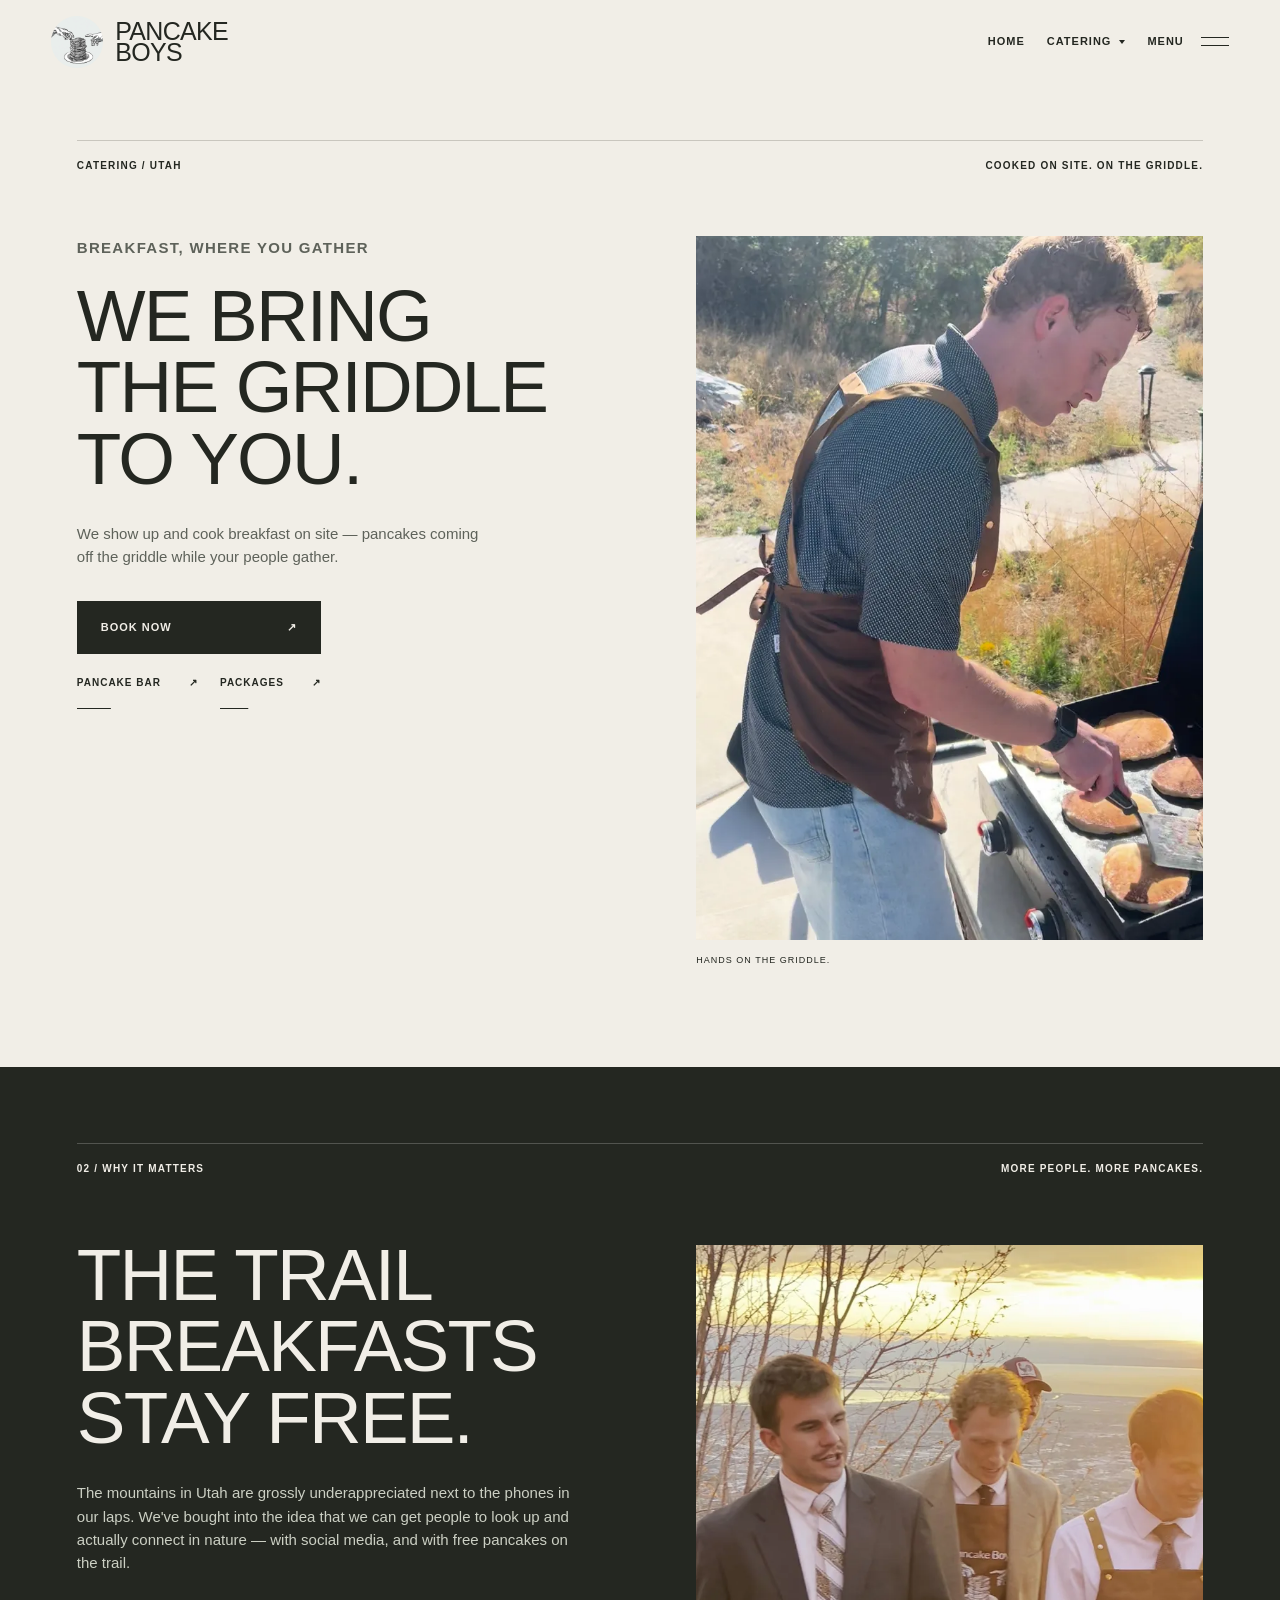
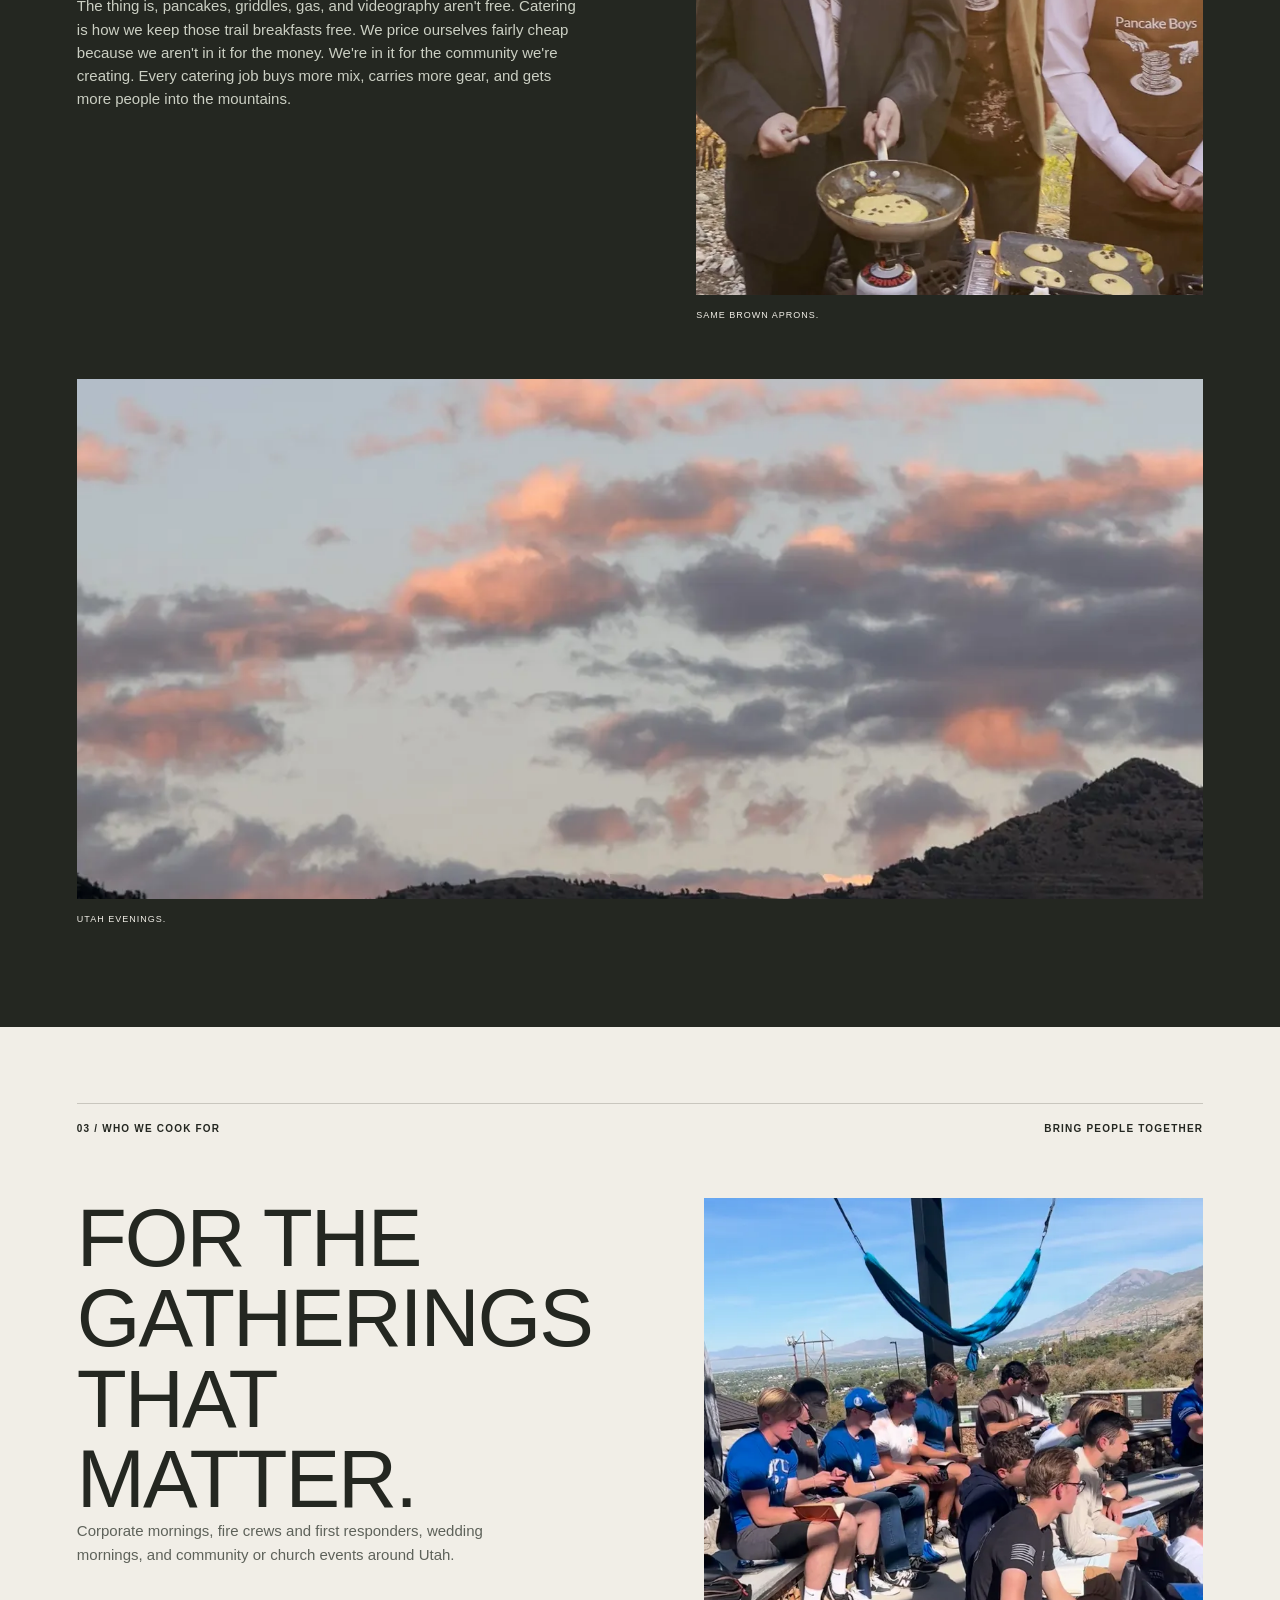
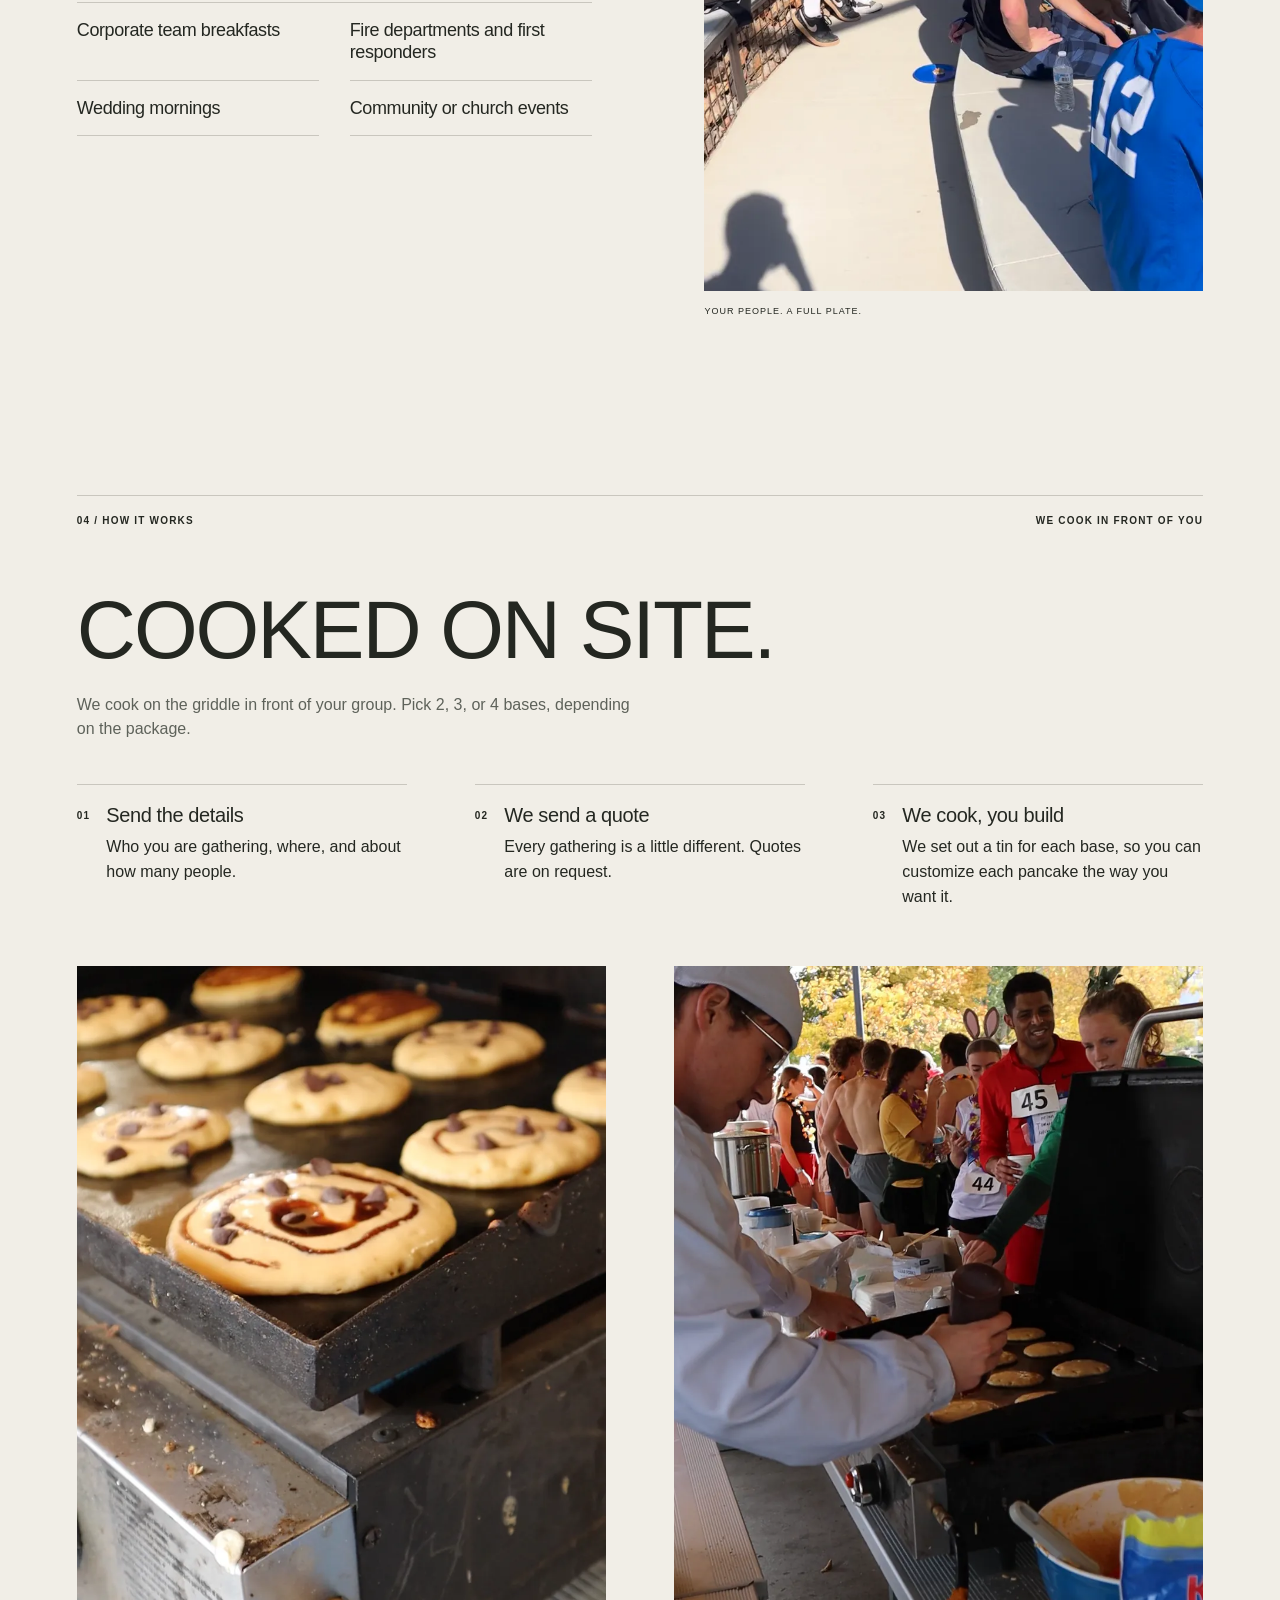
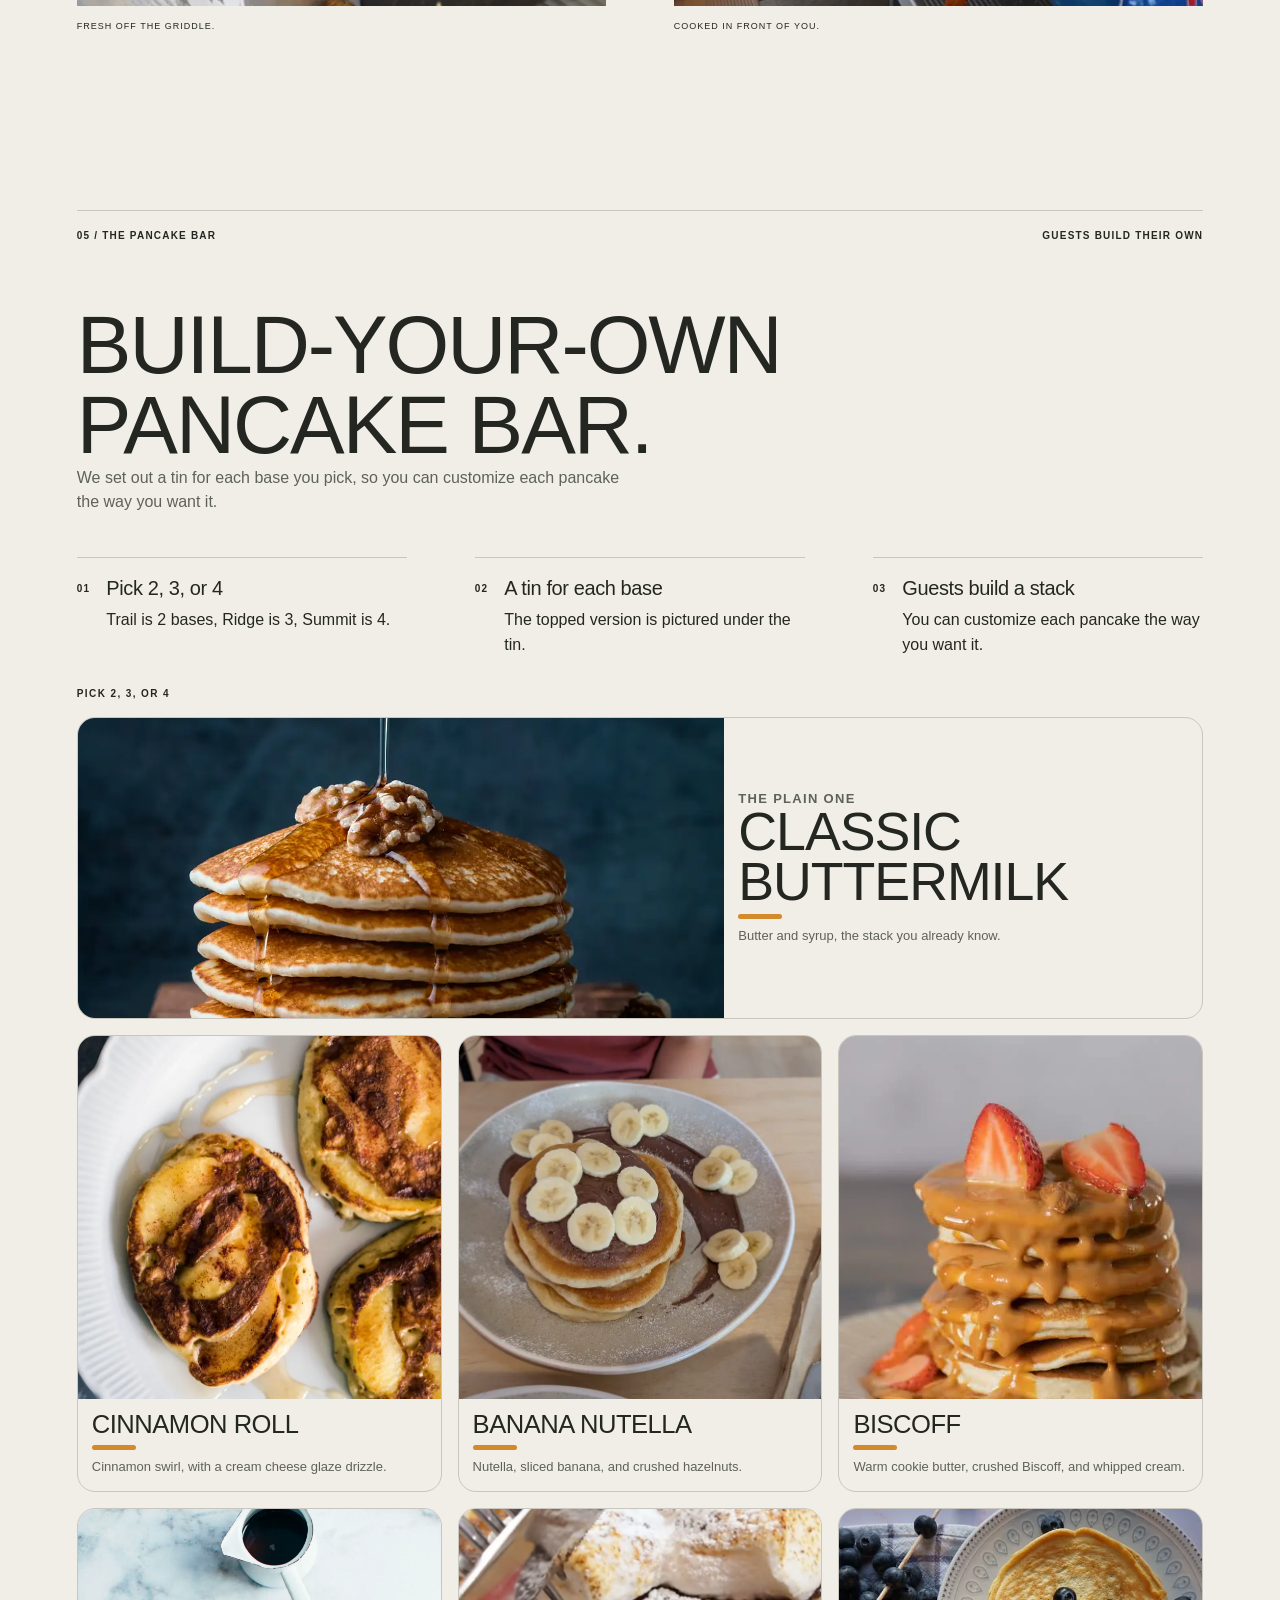
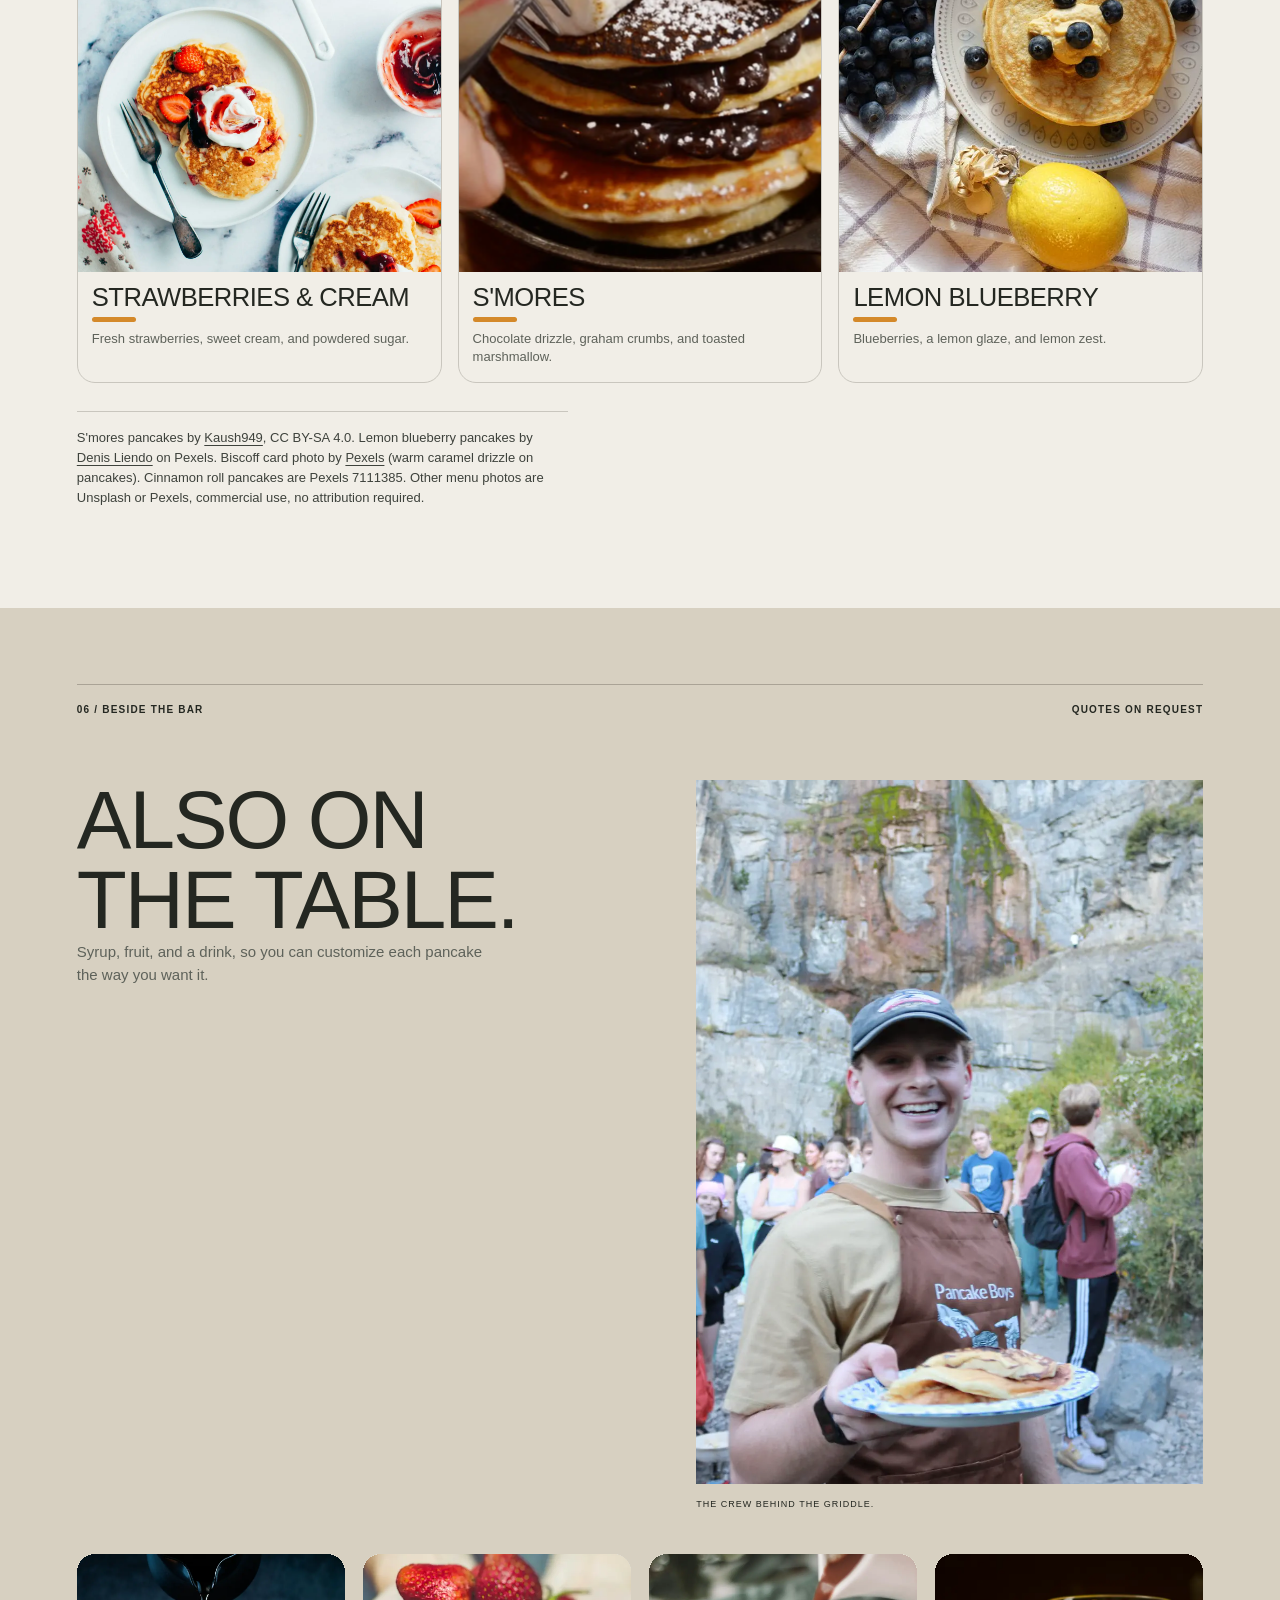
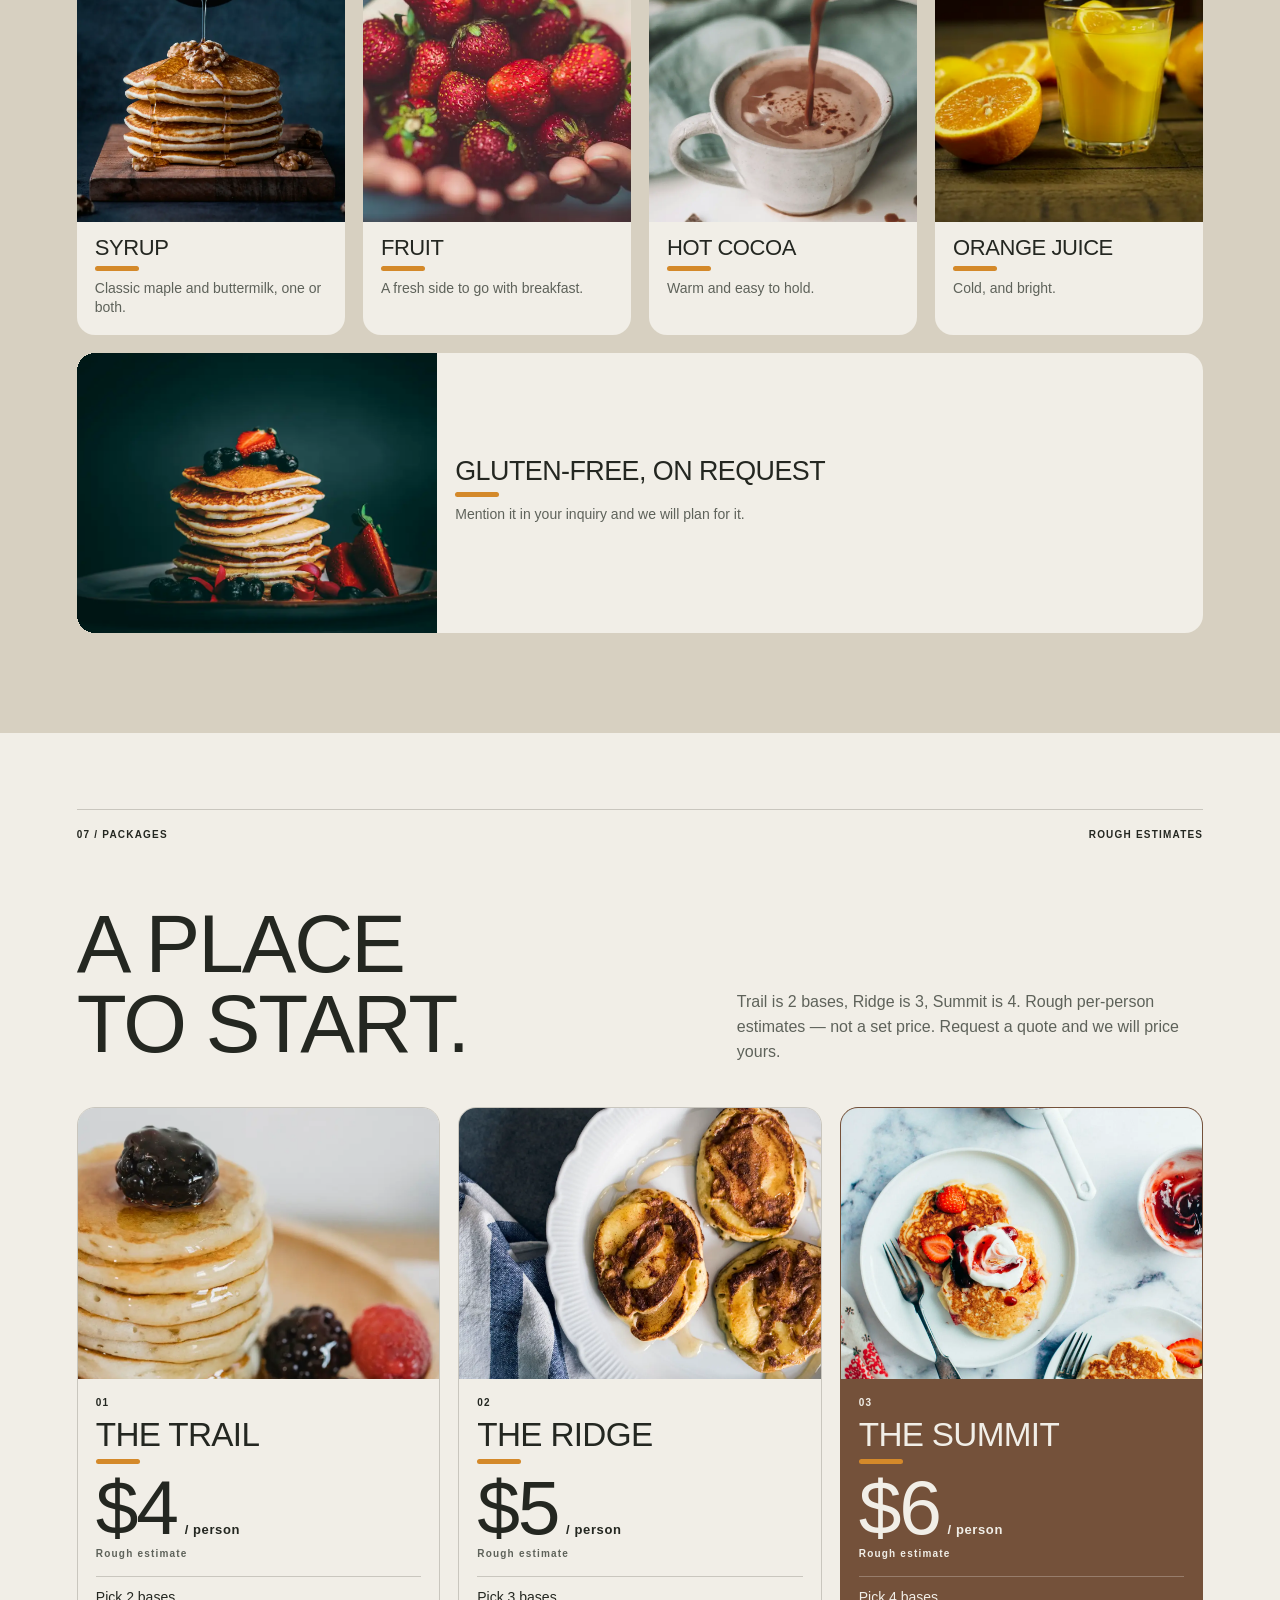
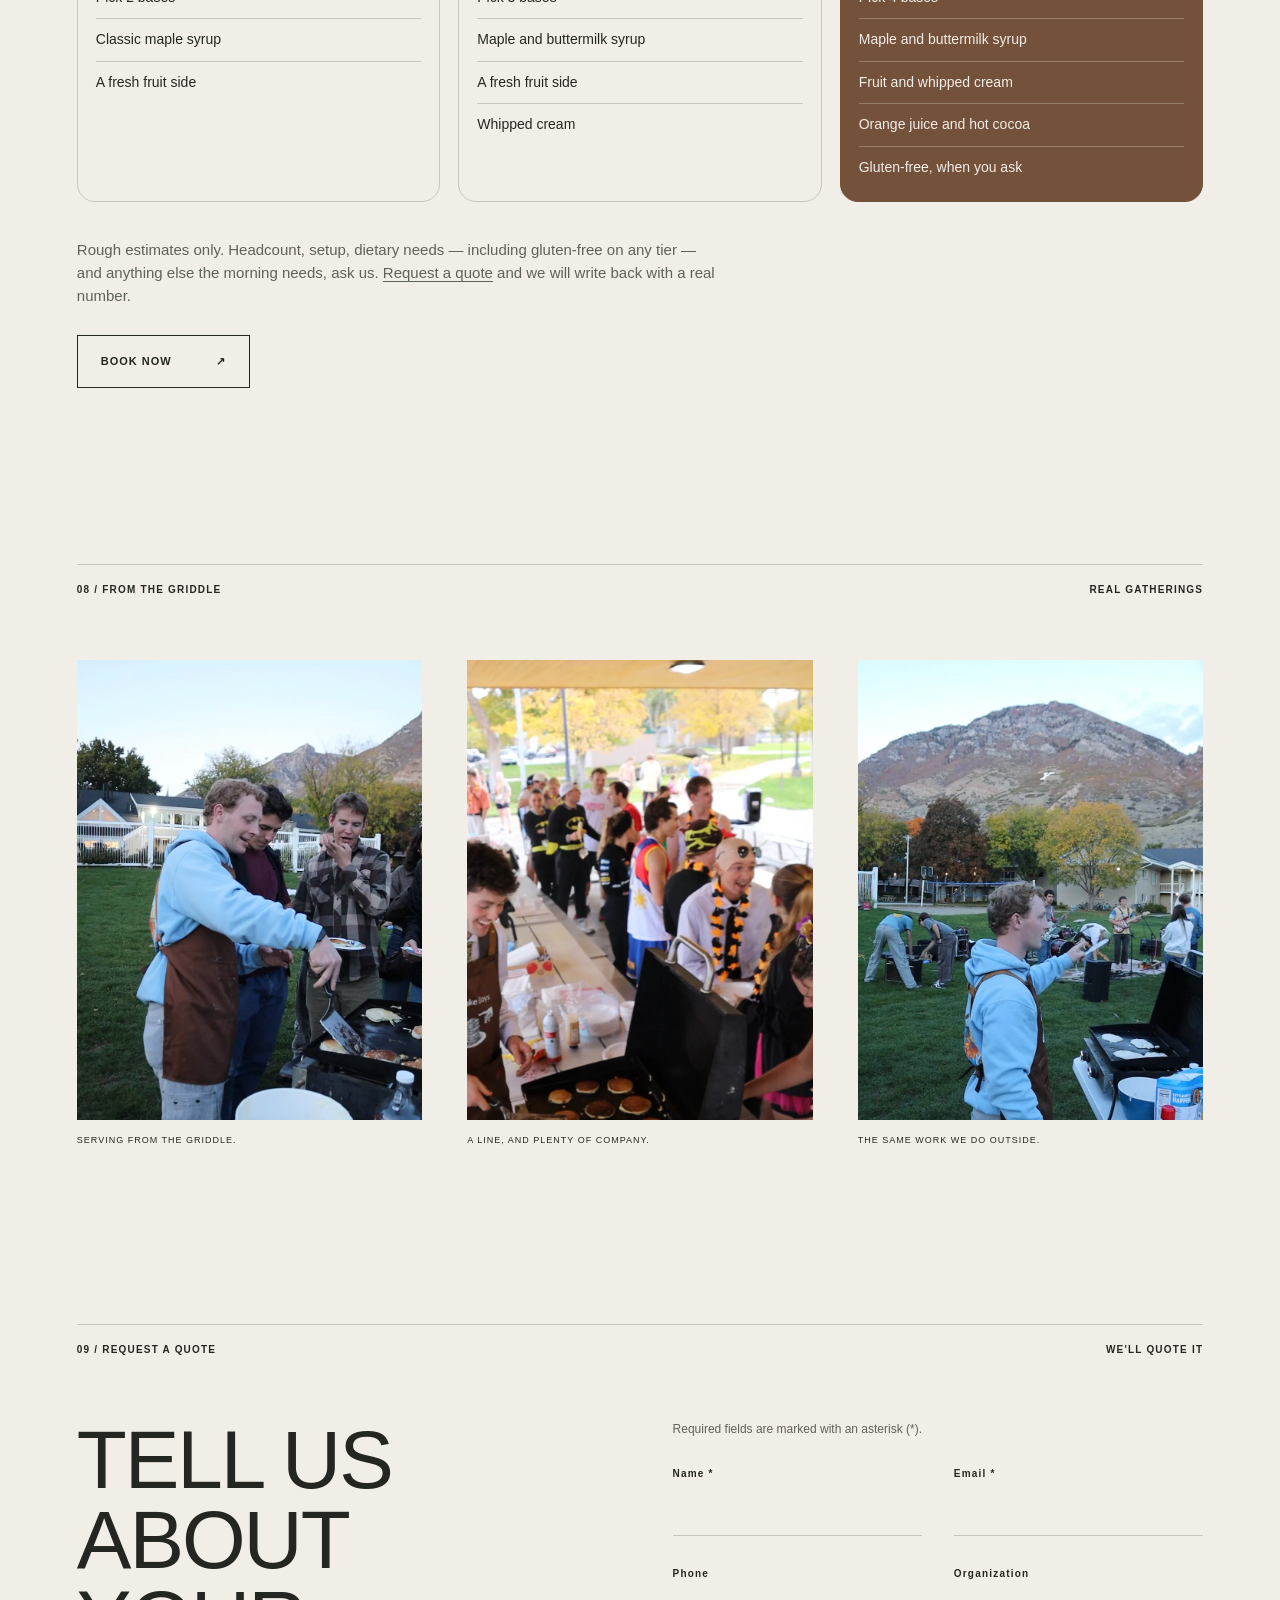
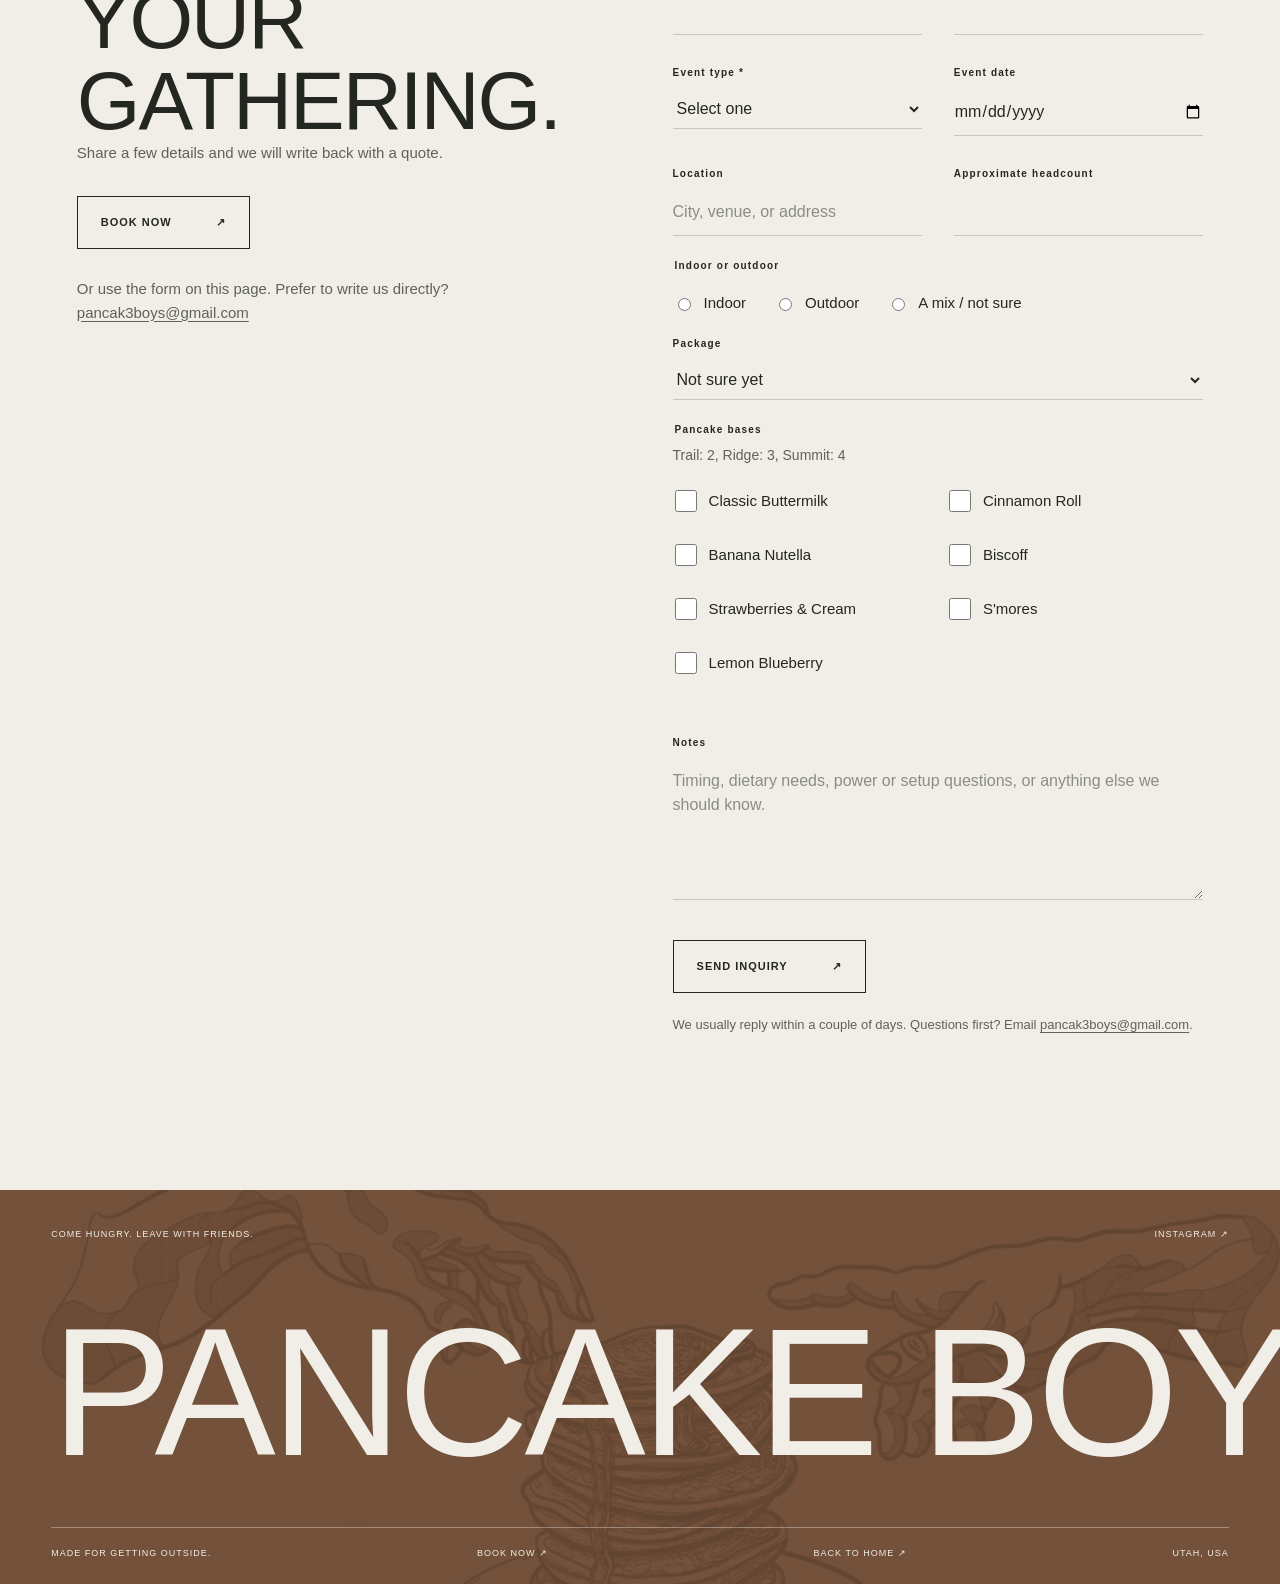
==== commit c153675d: "Put the pancake bar first and polish the catering pages. The bar now leads the toppings, booking is " ====
--- a/catering/index.html
+++ b/catering/index.html
@@ -21,7 +21,7 @@
   <meta name="twitter:image" content="https://pancak3boys.com/website/assets/catering/og-catering.jpg">
   <link rel="icon" type="image/png" href="../website/assets/logo.png">
   <link rel="preload" as="image" href="../website/assets/catering/griddle-flip-poster.webp">
-  <link rel="stylesheet" href="../website/styles.css?v=catering-11">
+  <link rel="stylesheet" href="../website/styles.css?v=catering-12">
   <script src="../website/content.js" defer></script>
   <script src="../website/nav.js?v=1" defer></script>
   <script src="../website/bases.js?v=1" defer></script>
@@ -61,9 +61,11 @@
           <h1 class="reveal" id="catering-title" style="--i:1">WE BRING<br>THE GRIDDLE<br>TO YOU.</h1>
           <p class="reveal" style="--i:1">We show up and cook breakfast on site — pancakes coming off the griddle while your people gather.</p>
           <div class="catering-hero-actions reveal" style="--i:2">
-            <a class="link-button dark" href="book/">BOOK NOW <span aria-hidden="true">↗</span></a>
-            <a class="link-button dark" href="#menu">MENU <span aria-hidden="true">↗</span></a>
-            <a class="link-button dark" href="#packages">PACKAGES <span aria-hidden="true">↗</span></a>
+            <a class="link-button dark is-primary" href="book/">BOOK NOW <span aria-hidden="true">↗</span></a>
+            <div class="hero-secondary-links">
+              <a class="text-link" href="#flavors">PANCAKE BAR <span aria-hidden="true">↗</span></a>
+              <a class="text-link" href="#packages">PACKAGES <span aria-hidden="true">↗</span></a>
+            </div>
           </div>
         </div>
         <figure class="catering-photo catering-video-frame parallax-frame" data-video-focus="cook">
@@ -153,7 +155,7 @@
           <span>03</span>
           <div>
             <h3>We cook, you build</h3>
-            <p>We set out a tin for each base. Guests build their own stack.</p>
+            <p>We set out a tin for each base, so you can customize each pancake the way you want it.</p>
           </div>
         </li>
       </ol>
@@ -177,88 +179,11 @@
       </div>
     </section>
 
-    <section class="section catering-menu-section" id="menu" aria-labelledby="menu-title">
-      <div class="section-label"><span>05 / BESIDE THE BAR</span><span>QUOTES ON REQUEST</span></div>
-      <div class="story-layout catering-split catering-menu-intro">
-        <div class="catering-copy">
-          <h2 class="reveal" id="menu-title">ALSO ON<br>THE TABLE.</h2>
-          <p class="reveal" style="--i:1">Syrup, fruit, and a drink. The pancakes are the bar below — we don't plate each stack.</p>
-        </div>
-        <figure class="catering-photo parallax-frame">
-          <div class="parallax-clip" data-depth="0.7">
-            <div class="parallax-shift">
-              <img src="../website/assets/catering/menu-intro-pancakes.webp" width="1080" height="1620" alt="A Pancake Boy in a logo apron holding a plate of fresh pancakes beside a waterfall, with hikers behind him" loading="lazy">
-            </div>
-          </div>
-          <figcaption>THE CREW BEHIND THE GRIDDLE.</figcaption>
-        </figure>
-      </div>
-      <!-- Beside the bar: syrup, fruit, drinks. The pancakes are the build-your-own section. -->
-      <!-- Stock photo sources and licenses are listed in website/README.md. -->
-      <div class="catering-menu">
-        <article class="menu-card menu-card-mini topping-row-start reveal">
-          <div class="parallax-clip" data-depth="0.55">
-            <div class="parallax-shift">
-              <img src="../website/assets/catering/menu-syrup.webp" width="1000" height="1250" alt="Syrup pouring from a pitcher onto a stack of pancakes" loading="lazy" decoding="async">
-            </div>
-          </div>
-          <div class="menu-card-body">
-            <h3>Syrup</h3>
-            <p>Classic maple and buttermilk, one or both.</p>
-          </div>
-        </article>
-        <article class="menu-card menu-card-mini reveal" style="--i:1">
-          <div class="parallax-clip" data-depth="0.55">
-            <div class="parallax-shift">
-              <img src="../website/assets/catering/menu-fruit.webp" width="1000" height="662" alt="Two hands holding a handful of ripe strawberries" loading="lazy" decoding="async">
-            </div>
-          </div>
-          <div class="menu-card-body">
-            <h3>Fruit</h3>
-            <p>A fresh side to go with breakfast.</p>
-          </div>
-        </article>
-        <article class="menu-card menu-card-mini reveal" style="--i:2">
-          <div class="parallax-clip" data-depth="0.5">
-            <div class="parallax-shift">
-              <img src="../website/assets/catering/menu-drinks.webp" width="1000" height="1500" alt="Hot cocoa pouring into a ceramic mug" loading="lazy" decoding="async" style="object-position:center 42%">
-            </div>
-          </div>
-          <div class="menu-card-body">
-            <h3>Hot cocoa</h3>
-            <p>Warm and easy to hold.</p>
-          </div>
-        </article>
-        <article class="menu-card menu-card-mini reveal" style="--i:3">
-          <div class="parallax-clip" data-depth="0.5">
-            <div class="parallax-shift">
-              <img src="../website/assets/catering/drink-orange.webp" width="1100" height="826" alt="A glass of orange juice with orange slices and whole oranges on a wooden table" loading="lazy" decoding="async">
-            </div>
-          </div>
-          <div class="menu-card-body">
-            <h3>Orange juice</h3>
-            <p>Cold, and bright.</p>
-          </div>
-        </article>
-        <article class="menu-card menu-card-note reveal">
-          <div class="parallax-clip" data-depth="0.5">
-            <div class="parallax-shift">
-              <img src="../website/assets/catering/menu-gluten-free.webp" width="1100" height="880" alt="A tall stack of pancakes with berries. Ask us if you need this gluten-free." loading="lazy" decoding="async">
-            </div>
-          </div>
-          <div class="menu-card-body">
-            <h3>Gluten-free, on request</h3>
-            <p>Mention it in your inquiry and we will plan for it.</p>
-          </div>
-        </article>
-      </div>
-    </section>
-
     <section class="section catering-flavors" id="flavors" aria-labelledby="flavors-title">
-      <div class="section-label"><span>06 / THE PANCAKE BAR</span><span>GUESTS BUILD THEIR OWN</span></div>
+      <div class="section-label"><span>05 / THE PANCAKE BAR</span><span>GUESTS BUILD THEIR OWN</span></div>
       <div class="packages-head">
         <h2 class="reveal" id="flavors-title">BUILD-YOUR-OWN<br>PANCAKE BAR.</h2>
-        <p class="catering-lead reveal" style="--i:1">We set out the tins. Guests top their own pancakes, so we don't plate each stack.</p>
+        <p class="catering-lead reveal" style="--i:1">We set out a tin for each base you pick, so you can customize each pancake the way you want it.</p>
       </div>
       <ol class="catering-steps bar-steps">
         <li class="reveal">
@@ -279,7 +204,7 @@
           <span>03</span>
           <div>
             <h3>Guests build a stack</h3>
-            <p>They dress their own. We keep cooking.</p>
+            <p>You can customize each pancake the way you want it.</p>
           </div>
         </li>
       </ol>
@@ -365,6 +290,83 @@
         </article>
       </div>
       <p class="photo-credit">S'mores pancakes by <a href="https://commons.wikimedia.org/wiki/File:Warm_buttermilk_home_made_pancakes_with_layers_of_hazelnut_chocolate_and_fruit_sauce_topped_with_toasted_marshmallows_and_graham_crackers.jpg">Kaush949</a>, CC BY-SA 4.0. Lemon blueberry pancakes by <a href="https://www.pexels.com/photo/pancakes-and-blueberries-11405144/">Denis Liendo</a> on Pexels. Biscoff card photo by <a href="https://www.pexels.com/photo/7144686/">Pexels</a> (warm caramel drizzle on pancakes). Cinnamon roll pancakes are Pexels 7111385. Other menu photos are Unsplash or Pexels, commercial use, no attribution required.</p>
+    </section>
+
+    <section class="section catering-menu-section" id="menu" aria-labelledby="menu-title">
+      <div class="section-label"><span>06 / BESIDE THE BAR</span><span>QUOTES ON REQUEST</span></div>
+      <div class="story-layout catering-split catering-menu-intro">
+        <div class="catering-copy">
+          <h2 class="reveal" id="menu-title">ALSO ON<br>THE TABLE.</h2>
+          <p class="reveal" style="--i:1">Syrup, fruit, and a drink, so you can customize each pancake the way you want it.</p>
+        </div>
+        <figure class="catering-photo parallax-frame">
+          <div class="parallax-clip" data-depth="0.7">
+            <div class="parallax-shift">
+              <img src="../website/assets/catering/menu-intro-pancakes.webp" width="1080" height="1620" alt="A Pancake Boy in a logo apron holding a plate of fresh pancakes beside a waterfall, with hikers behind him" loading="lazy">
+            </div>
+          </div>
+          <figcaption>THE CREW BEHIND THE GRIDDLE.</figcaption>
+        </figure>
+      </div>
+      <!-- Beside the bar: syrup, fruit, drinks. The pancakes are the build-your-own section. -->
+      <!-- Stock photo sources and licenses are listed in website/README.md. -->
+      <div class="catering-menu">
+        <article class="menu-card menu-card-mini topping-row-start reveal">
+          <div class="parallax-clip" data-depth="0.55">
+            <div class="parallax-shift">
+              <img src="../website/assets/catering/menu-syrup.webp" width="1000" height="1250" alt="Syrup pouring from a pitcher onto a stack of pancakes" loading="lazy" decoding="async">
+            </div>
+          </div>
+          <div class="menu-card-body">
+            <h3>Syrup</h3>
+            <p>Classic maple and buttermilk, one or both.</p>
+          </div>
+        </article>
+        <article class="menu-card menu-card-mini reveal" style="--i:1">
+          <div class="parallax-clip" data-depth="0.55">
+            <div class="parallax-shift">
+              <img src="../website/assets/catering/menu-fruit.webp" width="1000" height="662" alt="Two hands holding a handful of ripe strawberries" loading="lazy" decoding="async">
+            </div>
+          </div>
+          <div class="menu-card-body">
+            <h3>Fruit</h3>
+            <p>A fresh side to go with breakfast.</p>
+          </div>
+        </article>
+        <article class="menu-card menu-card-mini reveal" style="--i:2">
+          <div class="parallax-clip" data-depth="0.5">
+            <div class="parallax-shift">
+              <img src="../website/assets/catering/menu-drinks.webp" width="1000" height="1500" alt="Hot cocoa pouring into a ceramic mug" loading="lazy" decoding="async" style="object-position:center 42%">
+            </div>
+          </div>
+          <div class="menu-card-body">
+            <h3>Hot cocoa</h3>
+            <p>Warm and easy to hold.</p>
+          </div>
+        </article>
+        <article class="menu-card menu-card-mini reveal" style="--i:3">
+          <div class="parallax-clip" data-depth="0.5">
+            <div class="parallax-shift">
+              <img src="../website/assets/catering/drink-orange.webp" width="1100" height="826" alt="A glass of orange juice with orange slices and whole oranges on a wooden table" loading="lazy" decoding="async">
+            </div>
+          </div>
+          <div class="menu-card-body">
+            <h3>Orange juice</h3>
+            <p>Cold, and bright.</p>
+          </div>
+        </article>
+        <article class="menu-card menu-card-note reveal">
+          <div class="parallax-clip" data-depth="0.5">
+            <div class="parallax-shift">
+              <img src="../website/assets/catering/menu-gluten-free.webp" width="1100" height="880" alt="A tall stack of pancakes with berries. Ask us if you need this gluten-free." loading="lazy" decoding="async">
+            </div>
+          </div>
+          <div class="menu-card-body">
+            <h3>Gluten-free, on request</h3>
+            <p>Mention it in your inquiry and we will plan for it.</p>
+          </div>
+        </article>
+      </div>
     </section>
 
     <section class="section catering-packages" id="packages" aria-labelledby="packages-title">
--- a/website/styles.css
+++ b/website/styles.css
@@ -243,11 +243,11 @@
 .flavor-card h3{font-size:clamp(24px,2vw,34px);margin:0 0 8px}
 .flavor-card p{font-size:13px;line-height:1.35;color:#5e625a;margin:0}
 .flavor-card .menu-card-body{padding:14px 14px 16px}
-.photo-credit{margin:22px 0 0;max-width:760px;font-size:12px;line-height:1.5;color:#6d716a}
+.photo-credit{margin:28px 0 0;padding-top:16px;border-top:1px solid var(--line);max-width:68ch;font-size:13px;line-height:1.55;color:#3e423c}
 .photo-credit a{text-decoration:underline;text-underline-offset:3px}
 .catering-packages .packages-head{display:grid;grid-template-columns:1.1fr .9fr;gap:8%;align-items:end;margin-bottom:42px}
 .catering-packages h2{margin:0}
-.package-grid{display:grid;grid-template-columns:repeat(3,minmax(0,1fr));gap:18px;align-items:start}
+.package-grid{display:grid;grid-template-columns:repeat(3,minmax(0,1fr));gap:18px;align-items:stretch}
 .package-card{display:flex;flex-direction:column;min-width:0;padding:0;background:var(--paper);border:1px solid var(--line);border-radius:18px;overflow:hidden}
 .package-photo{aspect-ratio:4/3;overflow:hidden;flex:none}
 .package-photo img{width:100%;height:100%;object-fit:cover}
@@ -427,8 +427,9 @@
 .book-thanks{padding-top:150px;padding-bottom:80px;max-width:820px}
 .book-thanks h1{font-family:var(--display);font-stretch:condensed;font-size:clamp(56px,8vw,104px);line-height:.94;letter-spacing:-.03em;margin:0 0 18px}
 .book-thanks p{font-size:18px;max-width:36em}
-.book-thanks-actions{display:flex;flex-wrap:wrap;gap:14px 22px;align-items:center;margin-top:28px}
+.book-thanks-actions{display:flex;flex-wrap:wrap;gap:12px 20px;align-items:center;margin-top:28px}
 .book-thanks-actions .link-button{margin:0}
+.book-thanks-actions .book-story-link{display:inline-flex;align-items:center;min-height:44px}
 .book-thanks-photo{margin-top:36px;max-width:560px}
 .book-thanks-photo img{aspect-ratio:16/10;max-height:340px;object-position:center 62%}
 @media(max-width:760px){
@@ -441,6 +442,9 @@
   .book-form .link-button{max-width:none}
   .book-thanks{padding-top:120px}
   .book-thanks h1{font-size:16vw}
+  .book-thanks-actions{display:grid;grid-template-columns:1fr;align-items:stretch;gap:12px;max-width:320px}
+  .book-thanks-actions .link-button{width:100%;min-height:48px;justify-content:space-between}
+  .book-thanks-actions .book-story-link{width:100%}
 }
 
 /* Pancake bar: classic spans the row, then six signatures in a clean 3-up. */
@@ -455,8 +459,8 @@
 .base-picker legend{margin-bottom:8px}
 .base-picker-help{margin:0 0 12px;font-size:14px;color:#5e625a}
 .base-picker-grid{display:grid;grid-template-columns:1fr 1fr;gap:10px 18px}
-.base-picker-grid label{display:flex;align-items:flex-start;gap:10px;margin:0;font-size:15px;font-weight:400;letter-spacing:0;line-height:1.35}
-.base-picker-grid input{width:auto;margin-top:3px;accent-color:var(--brown)}
+.base-picker-grid label{display:flex;align-items:center;gap:12px;margin:0;min-height:44px;padding:4px 2px;font-size:15px;font-weight:400;letter-spacing:0;line-height:1.35}
+.base-picker-grid input{width:22px;height:22px;margin:0;accent-color:var(--brown);flex:none}
 .base-picker-note{min-height:1.3em;margin:10px 0 0;font-size:14px;color:var(--brown)}
 @media(max-width:980px){
   .flavor-grid.bar-grid .bar-card-classic{flex-basis:100%;width:100%}
@@ -471,3 +475,17 @@
   .flavor-grid.bar-grid .flavor-card:not(.bar-card-classic) h3{font-size:17px}
   .base-picker-grid{grid-template-columns:1fr}
 }
+
+/* Primary booking action, with quieter links beside it. */
+.page-catering .link-button.is-primary{background:var(--ink);color:var(--paper);border-color:var(--ink)}
+.page-catering .link-button.is-primary::before{background:var(--brown)}
+.page-catering .link-button.is-primary:hover,.page-catering .link-button.is-primary:focus-visible{color:var(--paper)}
+.hero-secondary-links{display:flex;flex-wrap:wrap;gap:4px 22px}
+.hero-secondary-links .text-link{margin-top:0;min-height:44px;align-items:center}
+.page-catering .header-link,.page-catering .menu-toggle,.page-catering .nav-drop>summary.header-link{min-height:44px}
+.book-mission .text-link{margin-top:28px}
+@media(max-width:760px){
+  .catering-hero-actions{width:100%}
+  .catering-hero-actions .is-primary{min-height:48px}
+  .page-catering .hero-secondary-links{flex-direction:column;align-items:flex-start;gap:0}
+}
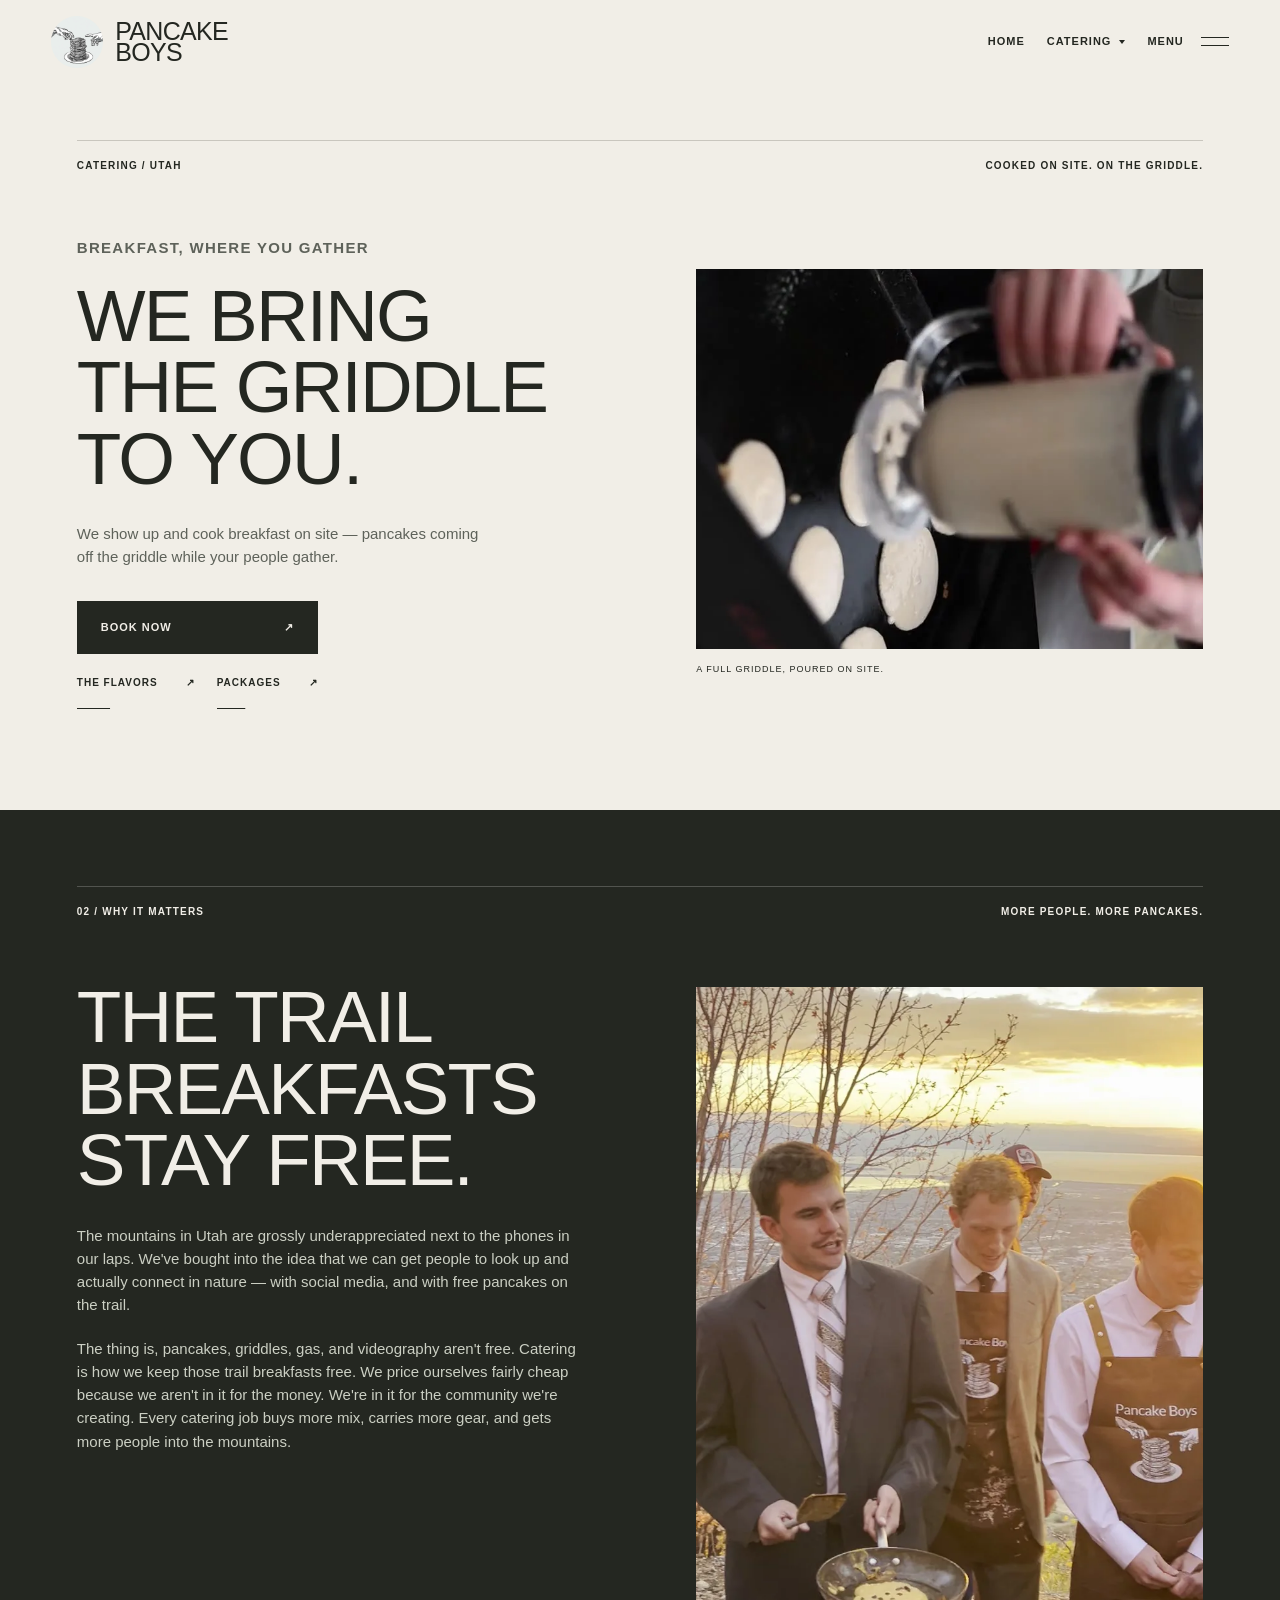
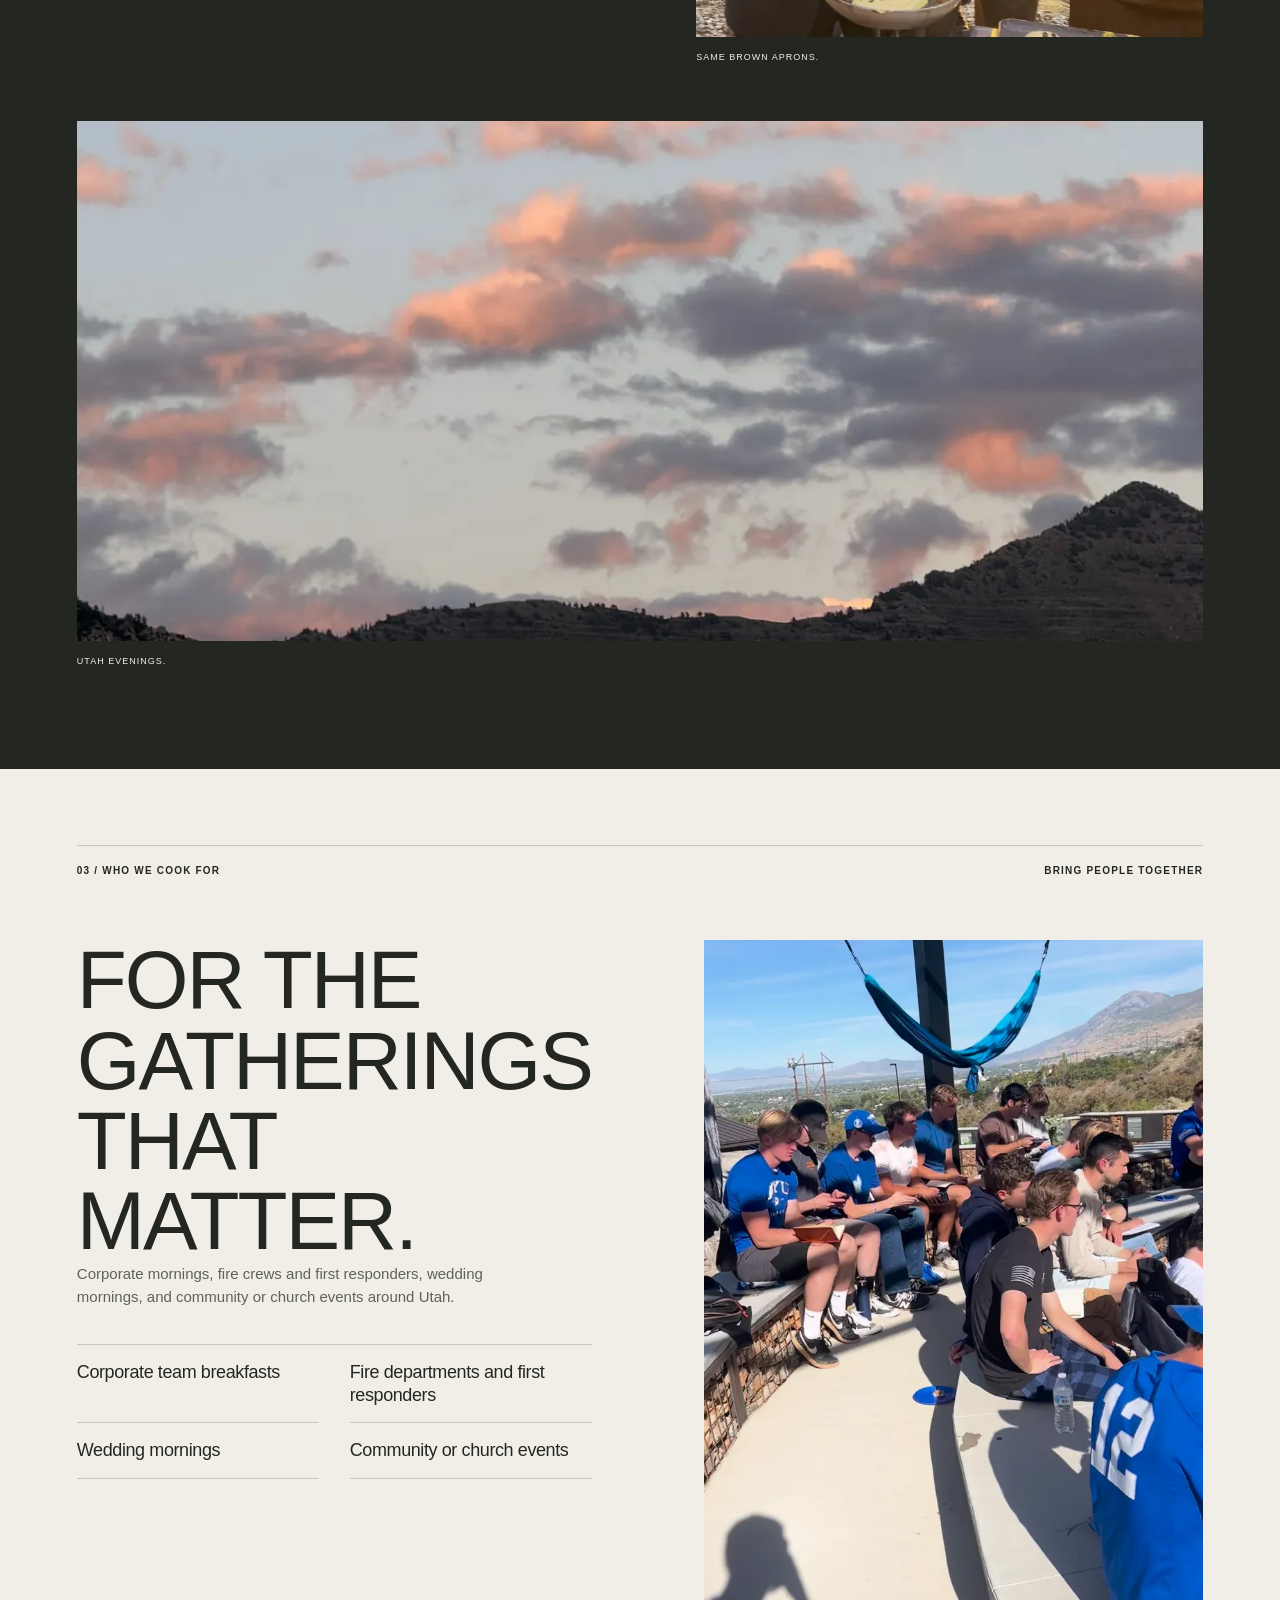
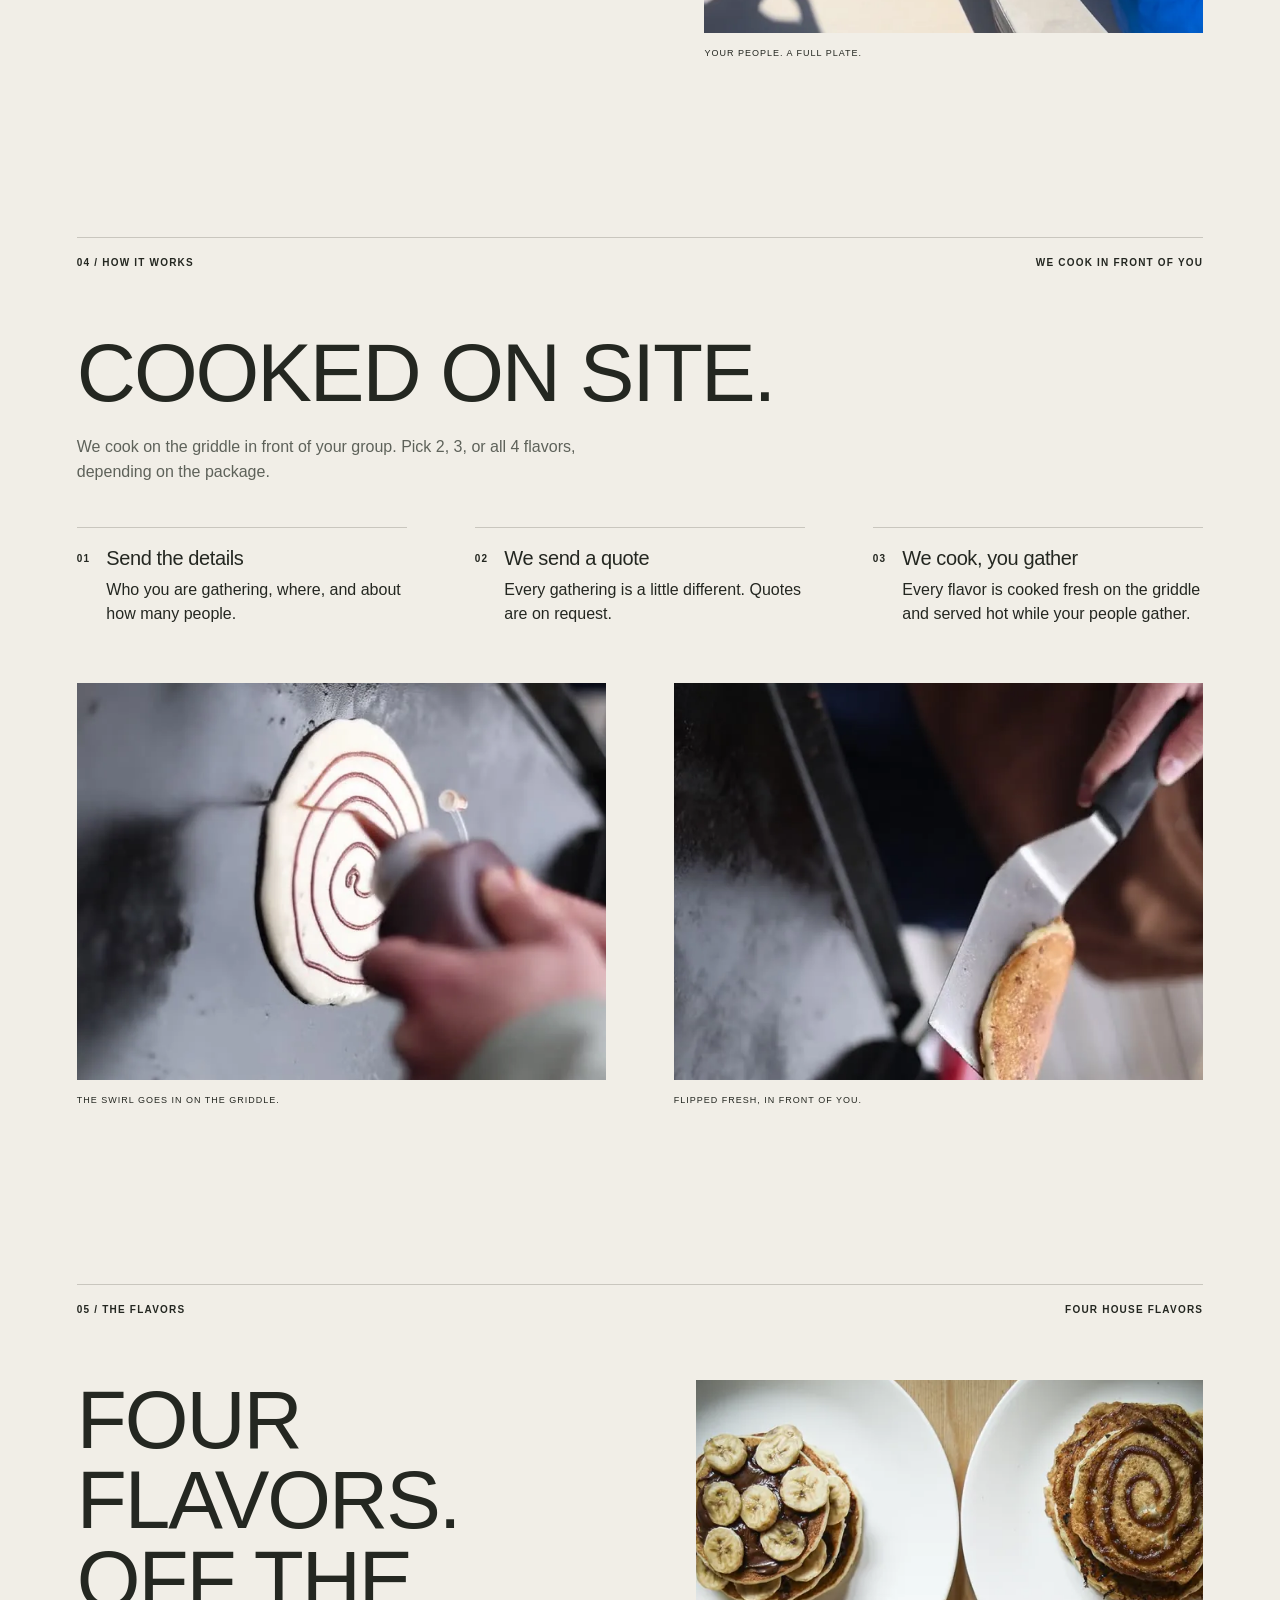
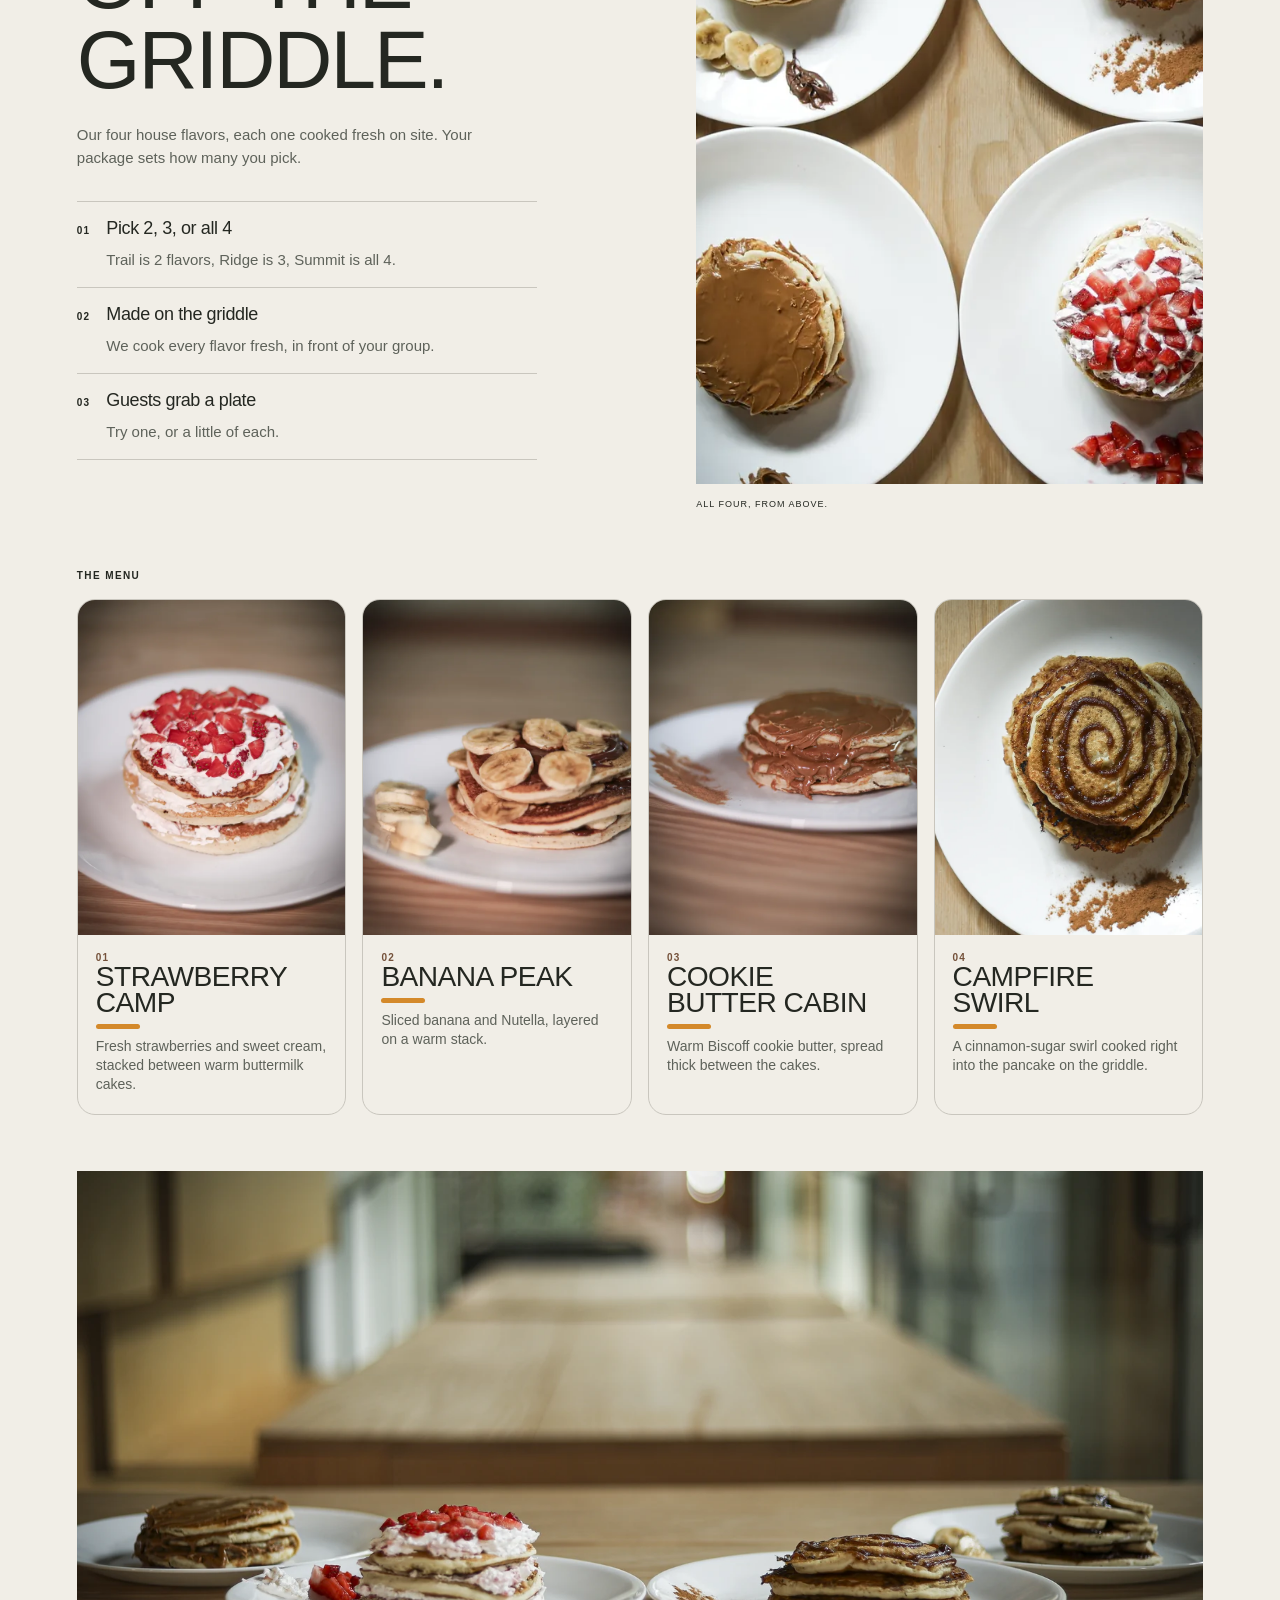
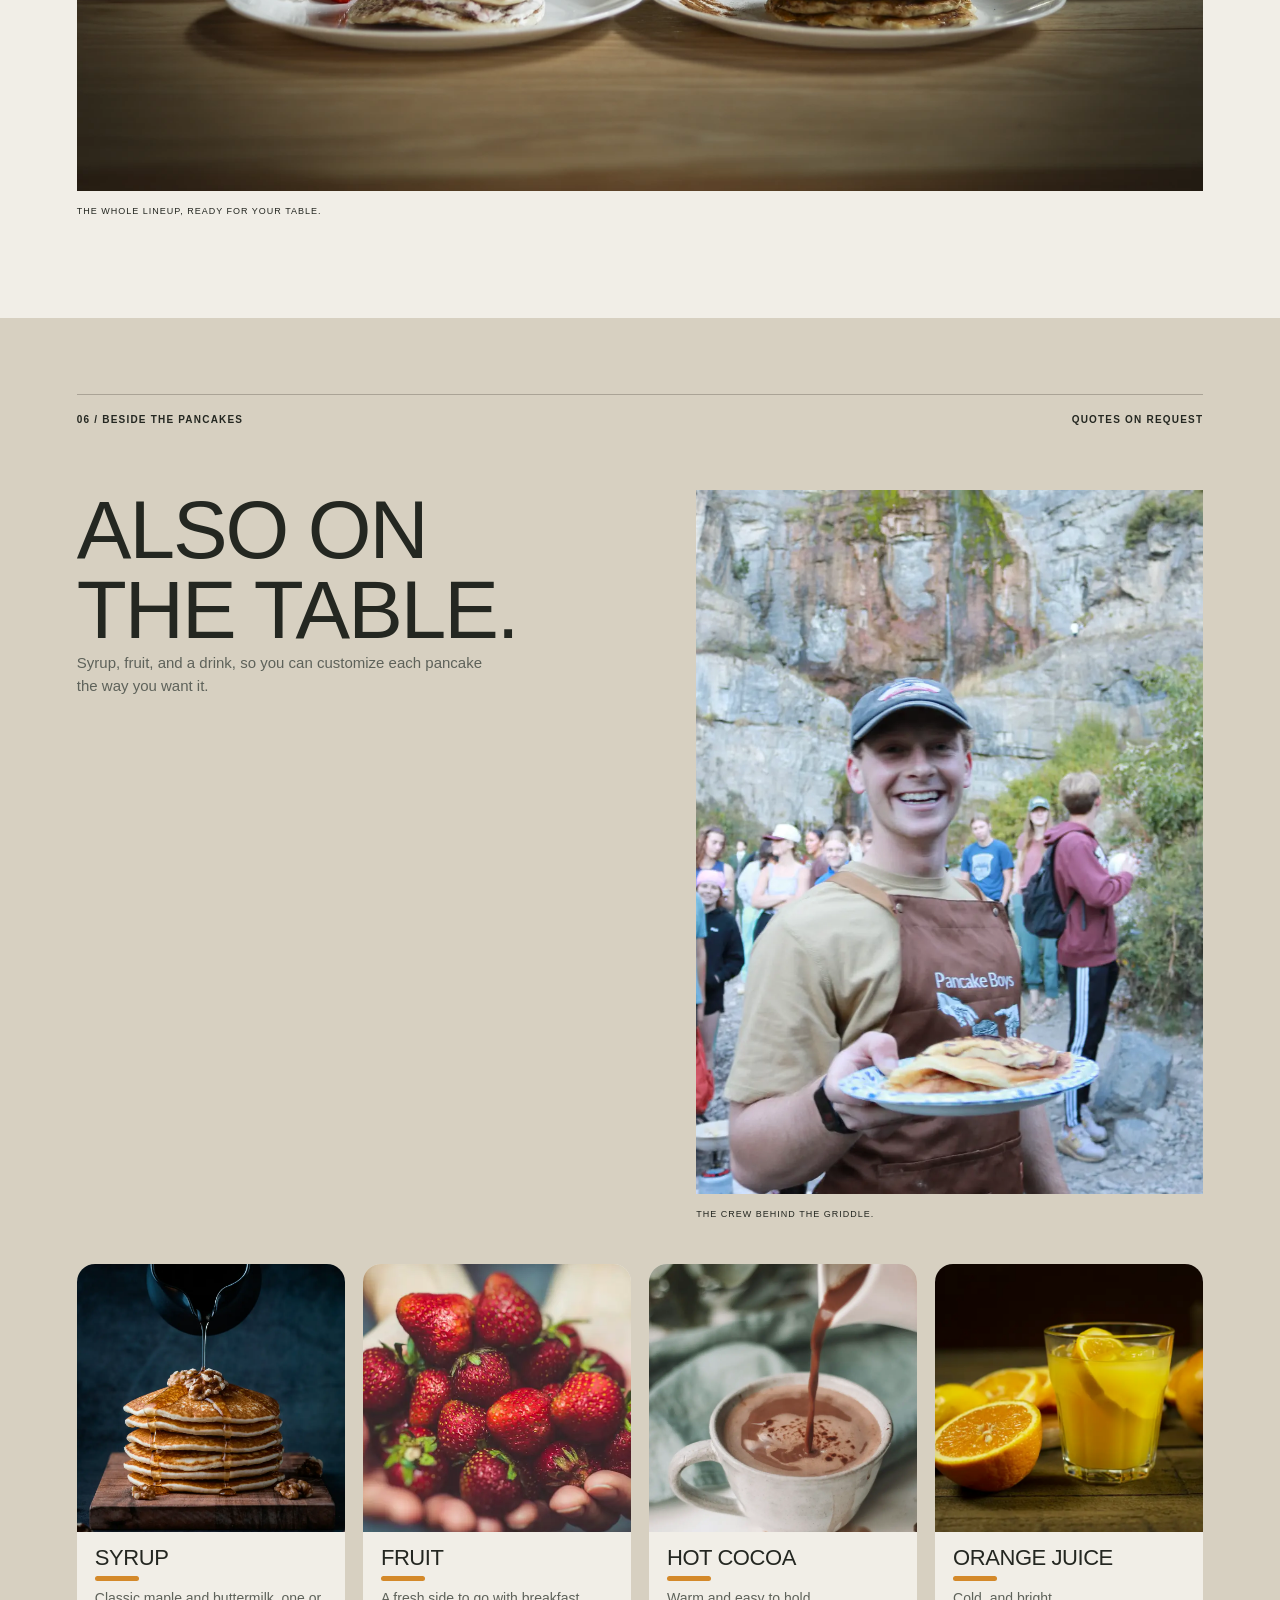
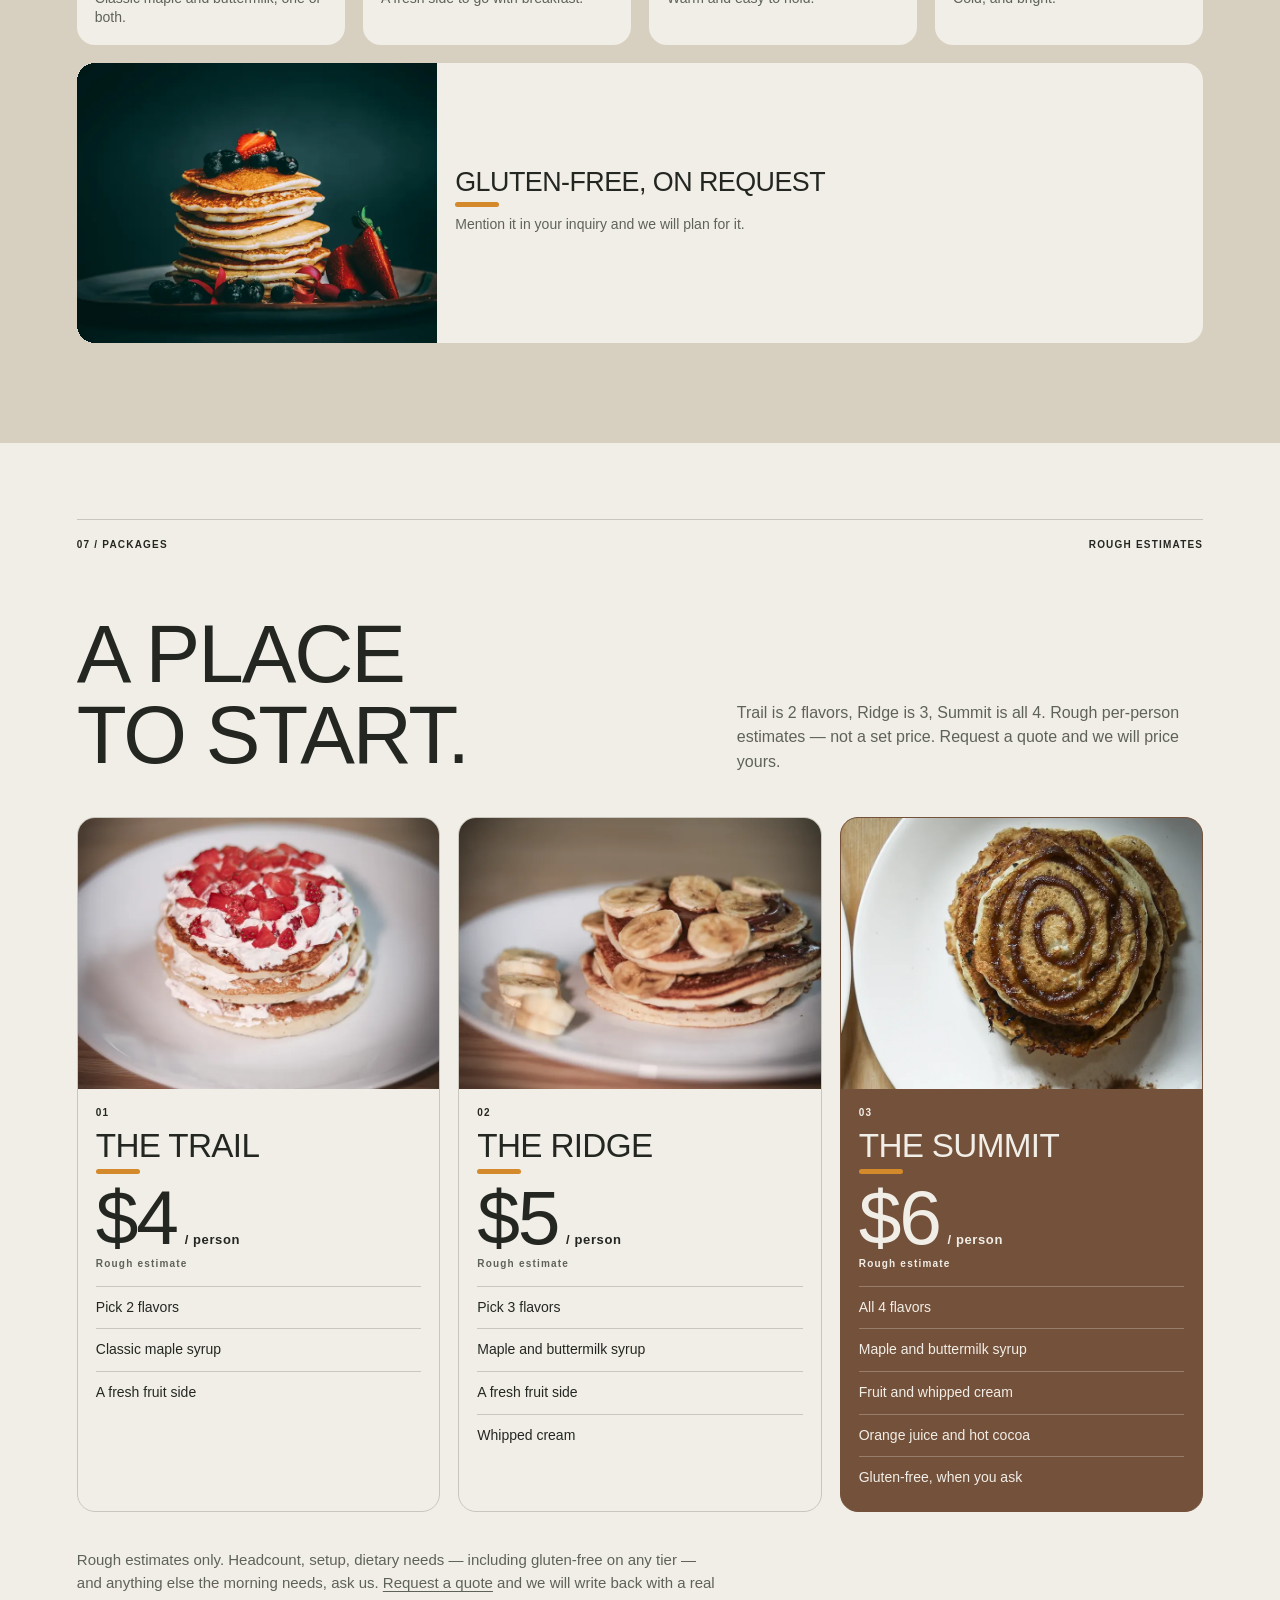
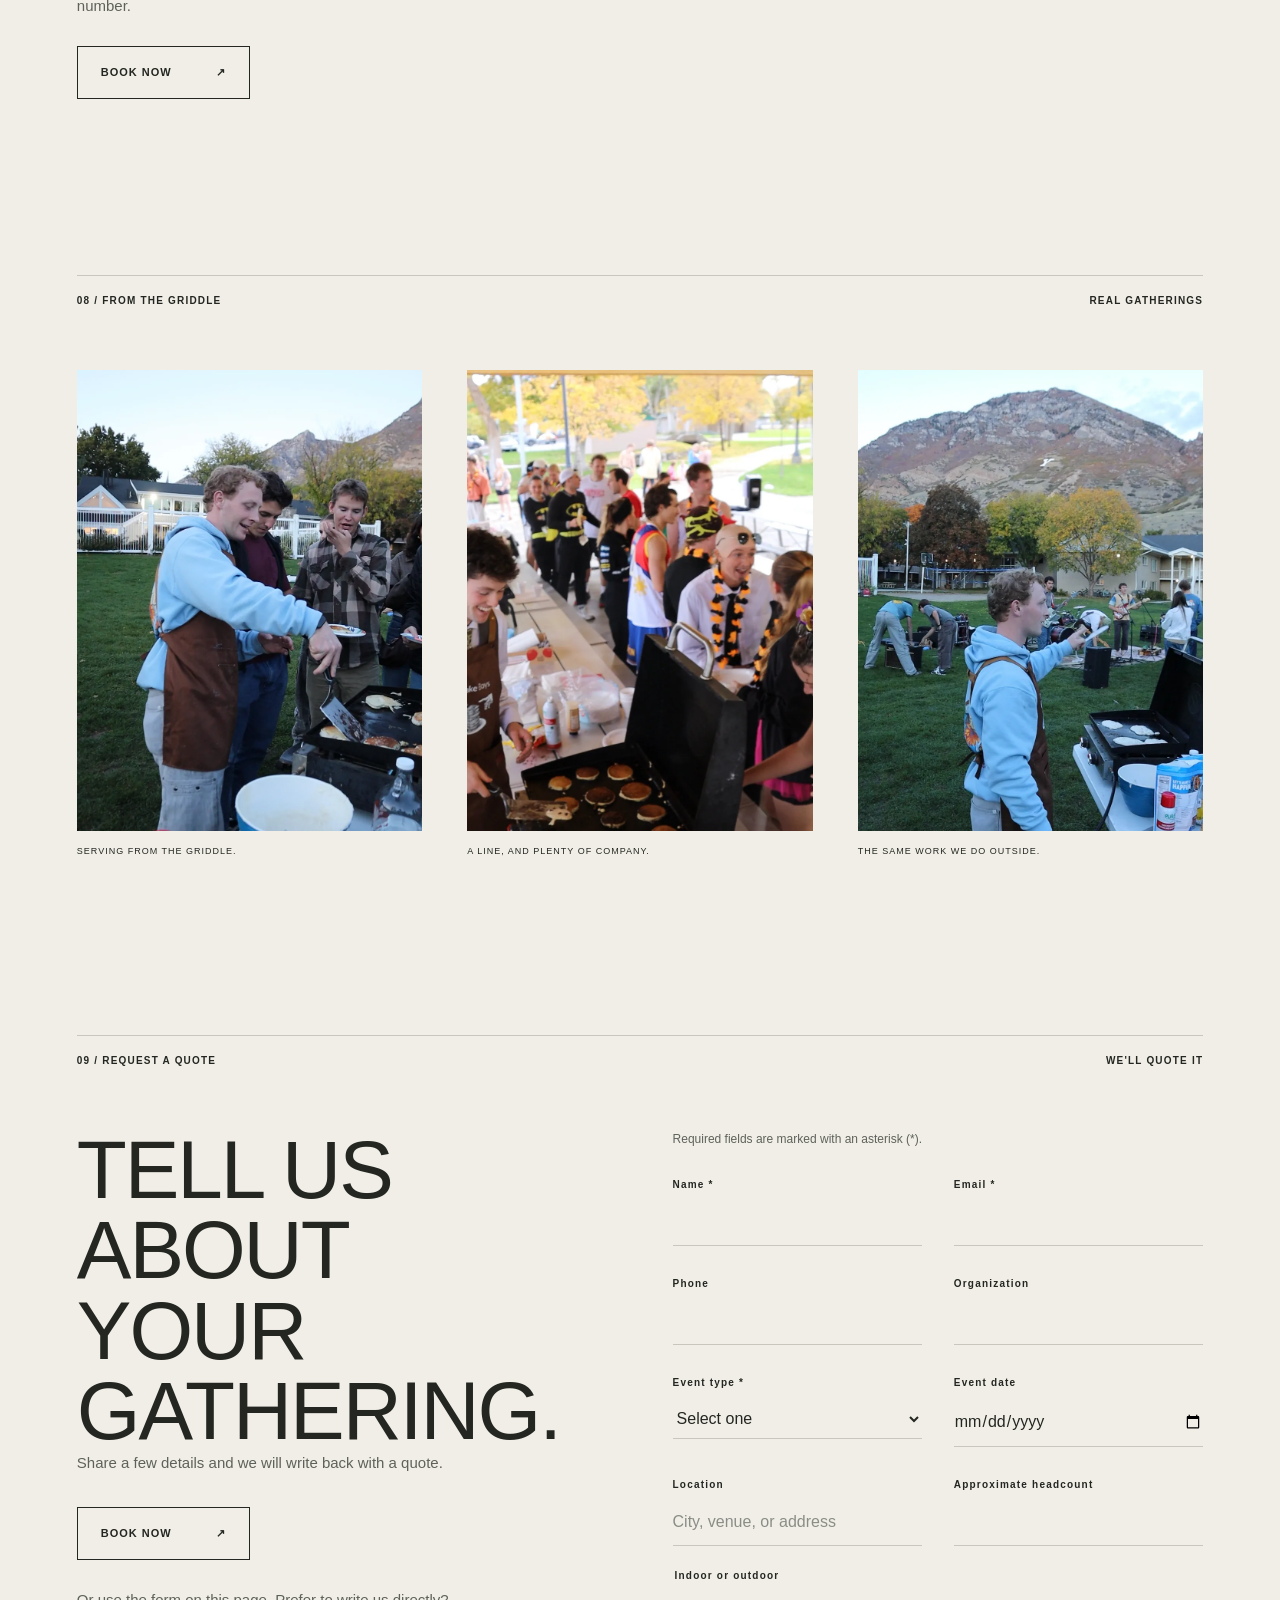
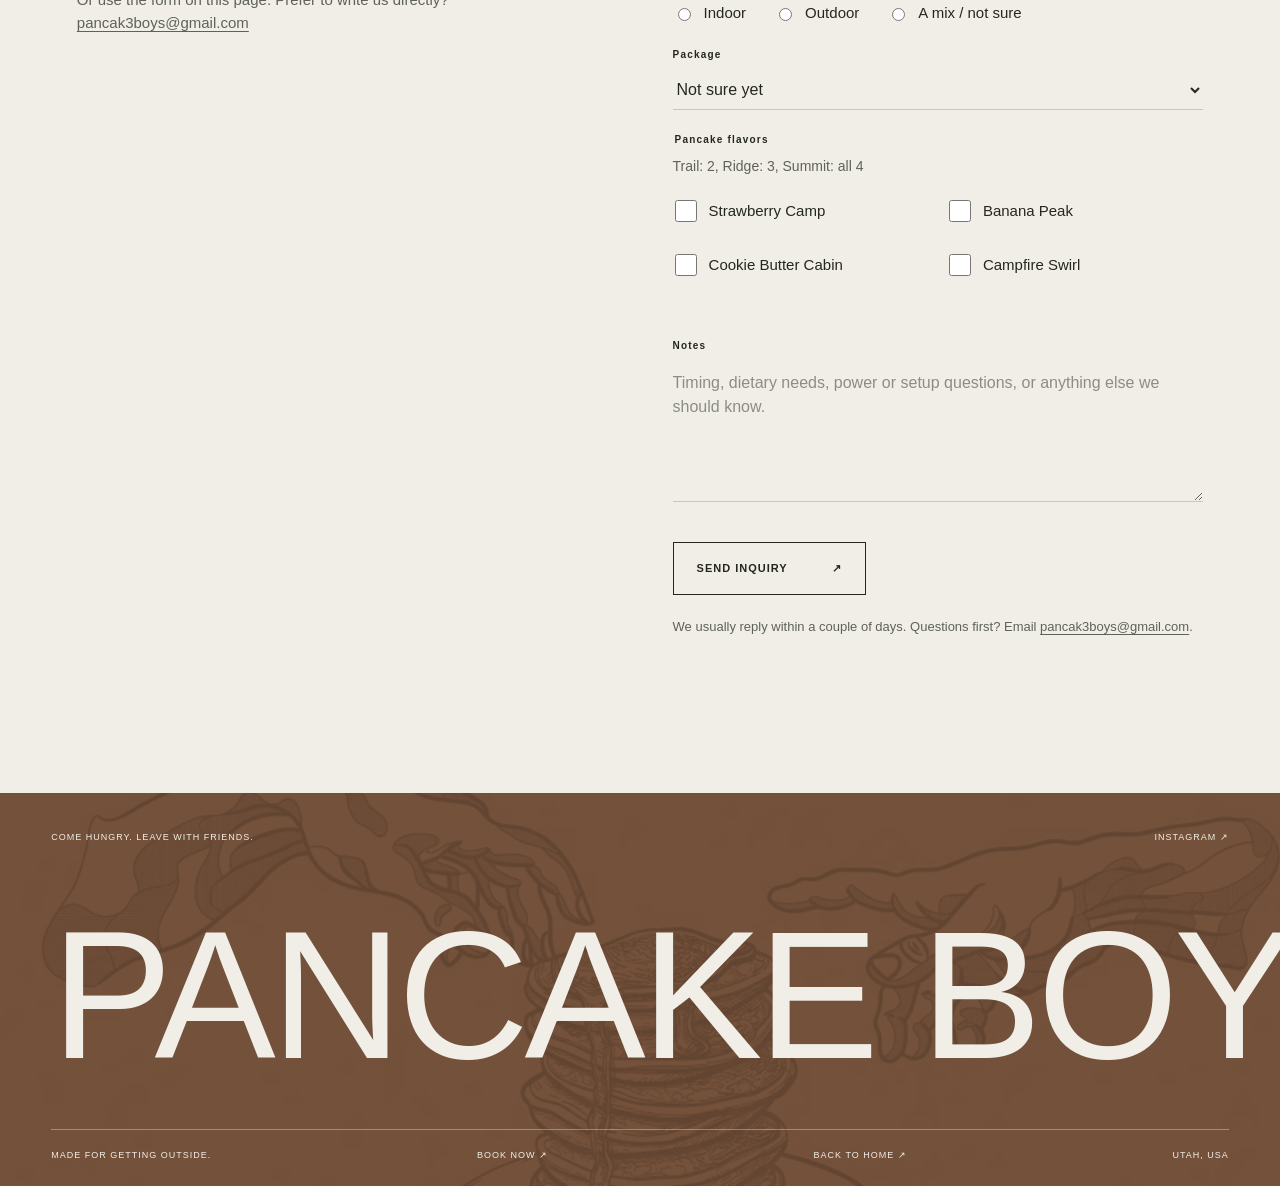
==== commit 2969da82: "Use Carter's own photos and video for catering, with four house flavors. The menu is now Strawberry " ====
--- a/catering/index.html
+++ b/catering/index.html
@@ -4,7 +4,7 @@
   <meta charset="utf-8">
   <meta name="viewport" content="width=device-width, initial-scale=1">
   <title>Catering — Pancake Boys</title>
-  <meta name="description" content="On-site breakfast catering from Pancake Boys. We bring the griddles to corporate mornings, first responders, wedding mornings, and community gatherings in Utah. Quotes on request.">
+  <meta name="description" content="On-site breakfast catering from Pancake Boys. Four house pancake flavors cooked fresh on the griddle for corporate mornings, first responders, wedding mornings, and community gatherings in Utah. Quotes on request.">
   <meta name="theme-color" content="#f1eee7">
   <link rel="canonical" href="https://pancak3boys.com/catering">
   <meta property="og:title" content="Catering — Pancake Boys">
@@ -14,18 +14,18 @@
   <meta property="og:image" content="https://pancak3boys.com/website/assets/catering/og-catering.jpg">
   <meta property="og:image:width" content="1200">
   <meta property="og:image:height" content="630">
-  <meta property="og:image:alt" content="Chocolate-chip pancakes cooking on a Pancake Boys griddle">
+  <meta property="og:image:alt" content="Four plates of Pancake Boys pancakes — Strawberry Camp, Banana Peak, Cookie Butter Cabin, and Campfire Swirl — on a long wooden table">
   <meta name="twitter:card" content="summary_large_image">
   <meta name="twitter:title" content="Catering — Pancake Boys">
   <meta name="twitter:description" content="On-site breakfast catering from Pancake Boys. We cook on the griddle at your gathering. Quotes on request.">
   <meta name="twitter:image" content="https://pancak3boys.com/website/assets/catering/og-catering.jpg">
   <link rel="icon" type="image/png" href="../website/assets/logo.png">
-  <link rel="preload" as="image" href="../website/assets/catering/griddle-flip-poster.webp">
-  <link rel="stylesheet" href="../website/styles.css?v=catering-12">
+  <link rel="preload" as="image" href="../website/assets/catering/catering-pour-poster.webp">
+  <link rel="stylesheet" href="../website/styles.css?v=catering-13">
   <script src="../website/content.js" defer></script>
   <script src="../website/nav.js?v=1" defer></script>
-  <script src="../website/bases.js?v=1" defer></script>
-  <script src="../website/catering.js?v=4" defer></script>
+  <script src="../website/bases.js?v=2" defer></script>
+  <script src="../website/catering.js?v=5" defer></script>
   <script>
     if (!matchMedia('(prefers-reduced-motion: reduce)').matches) document.documentElement.classList.add('motion-on');
   </script>
@@ -63,19 +63,19 @@
           <div class="catering-hero-actions reveal" style="--i:2">
             <a class="link-button dark is-primary" href="book/">BOOK NOW <span aria-hidden="true">↗</span></a>
             <div class="hero-secondary-links">
-              <a class="text-link" href="#flavors">PANCAKE BAR <span aria-hidden="true">↗</span></a>
+              <a class="text-link" href="#flavors">THE FLAVORS <span aria-hidden="true">↗</span></a>
               <a class="text-link" href="#packages">PACKAGES <span aria-hidden="true">↗</span></a>
             </div>
           </div>
         </div>
-        <figure class="catering-photo catering-video-frame parallax-frame" data-video-focus="cook">
-          <div class="parallax-clip" data-depth="0.75">
+        <figure class="catering-photo catering-video-frame catering-hero-video parallax-frame" data-video-focus="pour">
+          <div class="parallax-clip" data-depth="0.6">
             <div class="catering-video-wrap parallax-shift">
-              <img src="../website/assets/catering/griddle-flip-poster.webp" width="720" height="1280" alt="A Pancake Boy in a brown apron flipping pancakes on an outdoor griddle" fetchpriority="high">
-              <video class="catering-inline-video" muted playsinline loop preload="metadata" poster="../website/assets/catering/griddle-flip-poster.webp" data-src="../website/assets/catering/griddle-flip.mp4" width="720" height="1280" disablepictureinpicture aria-label="A Pancake Boy in a brown apron flipping pancakes on an outdoor griddle"></video>
-            </div>
-          </div>
-          <figcaption>HANDS ON THE GRIDDLE.</figcaption>
+              <img src="../website/assets/catering/catering-pour-poster.webp" width="1280" height="720" alt="Pancake batter poured from a pitcher onto a griddle already lined with rows of fresh pancakes" fetchpriority="high">
+              <video class="catering-inline-video" muted playsinline loop preload="metadata" poster="../website/assets/catering/catering-pour-poster.webp" data-src="../website/assets/catering/catering-pour.mp4" width="1280" height="720" disablepictureinpicture aria-label="Pancake batter poured from a pitcher onto a griddle already lined with rows of fresh pancakes"></video>
+            </div>
+          </div>
+          <figcaption>A FULL GRIDDLE, POURED ON SITE.</figcaption>
         </figure>
       </div>
     </section>
@@ -135,7 +135,7 @@
     <section class="section catering-method" id="how-it-works" aria-labelledby="method-title">
       <div class="section-label"><span>04 / HOW IT WORKS</span><span>WE COOK IN FRONT OF YOU</span></div>
       <h2 class="reveal" id="method-title">COOKED ON SITE.</h2>
-      <p class="catering-lead reveal" style="--i:1">We cook on the griddle in front of your group. Pick 2, 3, or 4 bases, depending on the package.</p>
+      <p class="catering-lead reveal" style="--i:1">We cook on the griddle in front of your group. Pick 2, 3, or all 4 flavors, depending on the package.</p>
       <ol class="catering-steps">
         <li class="reveal" style="--i:0">
           <span>01</span>
@@ -154,146 +154,138 @@
         <li class="reveal" style="--i:2">
           <span>03</span>
           <div>
-            <h3>We cook, you build</h3>
-            <p>We set out a tin for each base, so you can customize each pancake the way you want it.</p>
+            <h3>We cook, you gather</h3>
+            <p>Every flavor is cooked fresh on the griddle and served hot while your people gather.</p>
           </div>
         </li>
       </ol>
-      <div class="catering-photo-pair">
-        <figure class="catering-photo parallax-frame reveal">
-          <div class="parallax-clip">
-            <div class="parallax-shift">
-              <img src="../website/assets/catering/pancake-on-griddle.webp" width="900" height="1600" alt="Chocolate-chip pancakes cooking on a griddle, the nearest one decorated with a syrup swirl" loading="lazy">
-            </div>
-          </div>
-          <figcaption>FRESH OFF THE GRIDDLE.</figcaption>
-        </figure>
-        <figure class="catering-photo parallax-frame reveal" style="--i:1">
-          <div class="parallax-clip">
-            <div class="parallax-shift">
-              <img src="../website/assets/catering/host-at-griddle.webp" width="900" height="1600" alt="A cook in a white coat preparing pancakes on a griddle while guests wait in line at a community gathering" loading="lazy">
-            </div>
-          </div>
-          <figcaption>COOKED IN FRONT OF YOU.</figcaption>
+      <div class="catering-photo-pair catering-video-pair">
+        <figure class="catering-photo catering-video-frame parallax-frame reveal" data-video-focus="swirl">
+          <div class="parallax-clip" data-depth="0.5">
+            <div class="catering-video-wrap parallax-shift">
+              <img src="../website/assets/catering/catering-swirl-pipe-poster.webp" width="1280" height="720" alt="A cinnamon-sugar swirl piped onto a pancake as it cooks on the griddle" loading="lazy" decoding="async">
+              <video class="catering-inline-video" muted playsinline loop preload="none" poster="../website/assets/catering/catering-swirl-pipe-poster.webp" data-src="../website/assets/catering/catering-swirl-pipe.mp4" width="1280" height="720" disablepictureinpicture aria-label="A cinnamon-sugar swirl piped onto a pancake as it cooks on the griddle"></video>
+            </div>
+          </div>
+          <figcaption>THE SWIRL GOES IN ON THE GRIDDLE.</figcaption>
+        </figure>
+        <figure class="catering-photo catering-video-frame parallax-frame reveal" style="--i:1" data-video-focus="flip">
+          <div class="parallax-clip" data-depth="0.5">
+            <div class="catering-video-wrap parallax-shift">
+              <img src="../website/assets/catering/catering-flip-poster.webp" width="1280" height="720" alt="A Pancake Boy in a brown apron flipping a golden pancake with a spatula" loading="lazy" decoding="async">
+              <video class="catering-inline-video" muted playsinline loop preload="none" poster="../website/assets/catering/catering-flip-poster.webp" data-src="../website/assets/catering/catering-flip.mp4" width="1280" height="720" disablepictureinpicture aria-label="A Pancake Boy in a brown apron flipping a golden pancake with a spatula"></video>
+            </div>
+          </div>
+          <figcaption>FLIPPED FRESH, IN FRONT OF YOU.</figcaption>
         </figure>
       </div>
     </section>
 
     <section class="section catering-flavors" id="flavors" aria-labelledby="flavors-title">
-      <div class="section-label"><span>05 / THE PANCAKE BAR</span><span>GUESTS BUILD THEIR OWN</span></div>
-      <div class="packages-head">
-        <h2 class="reveal" id="flavors-title">BUILD-YOUR-OWN<br>PANCAKE BAR.</h2>
-        <p class="catering-lead reveal" style="--i:1">We set out a tin for each base you pick, so you can customize each pancake the way you want it.</p>
-      </div>
-      <ol class="catering-steps bar-steps">
-        <li class="reveal">
-          <span>01</span>
-          <div>
-            <h3>Pick 2, 3, or 4</h3>
-            <p>Trail is 2 bases, Ridge is 3, Summit is 4.</p>
-          </div>
-        </li>
-        <li class="reveal" style="--i:1">
-          <span>02</span>
-          <div>
-            <h3>A tin for each base</h3>
-            <p>The topped version is pictured under the tin.</p>
-          </div>
-        </li>
-        <li class="reveal" style="--i:2">
-          <span>03</span>
-          <div>
-            <h3>Guests build a stack</h3>
-            <p>You can customize each pancake the way you want it.</p>
-          </div>
-        </li>
-      </ol>
-      <p class="bar-kicker">PICK 2, 3, OR 4</p>
-      <div class="flavor-grid bar-grid">
-        <article class="flavor-card bar-card-classic reveal">
-          <div class="parallax-clip" data-depth="0.55">
-            <div class="parallax-shift">
-              <img src="../website/assets/catering/menu-syrup.webp" width="1000" height="1250" alt="Syrup pouring onto a tall stack of pancakes, with walnuts on top" loading="lazy" decoding="async">
-            </div>
-          </div>
-          <div class="menu-card-body">
-            <p class="eyebrow">THE PLAIN ONE</p>
-            <h3>Classic Buttermilk</h3>
-            <p>Butter and syrup, the stack you already know.</p>
-          </div>
-        </article>
-        <article class="flavor-card reveal" style="--i:0">
-          <div class="parallax-clip" data-depth="0.5">
-            <div class="parallax-shift">
-              <img src="../website/assets/catering/menu-cinnamon.webp" width="1400" height="934" alt="Three pancakes with a dark cinnamon swirl and a pale glaze" loading="lazy" decoding="async" style="object-position:72% 48%">
-            </div>
-          </div>
-          <div class="menu-card-body">
-            <h3>Cinnamon Roll</h3>
-            <p>Cinnamon swirl, with a cream cheese glaze drizzle.</p>
-          </div>
-        </article>
-        <article class="flavor-card reveal" style="--i:1">
-          <div class="parallax-clip" data-depth="0.5">
-            <div class="parallax-shift">
-              <img src="../website/assets/catering/topping-nutella.webp" width="1200" height="904" alt="Pancakes covered with chocolate-hazelnut spread and sliced banana" loading="lazy" decoding="async">
-            </div>
-          </div>
-          <div class="menu-card-body">
-            <h3>Banana Nutella</h3>
-            <p>Nutella, sliced banana, and crushed hazelnuts.</p>
+      <div class="section-label"><span>05 / THE FLAVORS</span><span>FOUR HOUSE FLAVORS</span></div>
+      <div class="story-layout catering-split catering-flavors-intro">
+        <div class="catering-copy">
+          <h2 class="reveal" id="flavors-title">FOUR FLAVORS.<br>OFF THE<br>GRIDDLE.</h2>
+          <p class="reveal" style="--i:1">Our four house flavors, each one cooked fresh on site. Your package sets how many you pick.</p>
+          <ol class="catering-steps bar-steps flavor-steps">
+            <li class="reveal">
+              <span>01</span>
+              <div>
+                <h3>Pick 2, 3, or all 4</h3>
+                <p>Trail is 2 flavors, Ridge is 3, Summit is all 4.</p>
+              </div>
+            </li>
+            <li class="reveal" style="--i:1">
+              <span>02</span>
+              <div>
+                <h3>Made on the griddle</h3>
+                <p>We cook every flavor fresh, in front of your group.</p>
+              </div>
+            </li>
+            <li class="reveal" style="--i:2">
+              <span>03</span>
+              <div>
+                <h3>Guests grab a plate</h3>
+                <p>Try one, or a little of each.</p>
+              </div>
+            </li>
+          </ol>
+        </div>
+        <figure class="catering-photo parallax-frame">
+          <div class="parallax-clip" data-depth="0.6">
+            <div class="parallax-shift">
+              <img src="../website/assets/catering/menu-overhead-sm.webp" srcset="../website/assets/catering/menu-overhead-sm.webp 800w, ../website/assets/catering/menu-overhead.webp 1200w" sizes="(max-width: 760px) 100vw, 45vw" width="1200" height="1600" alt="All four flavors from overhead on white plates: Banana Peak, Campfire Swirl, Cookie Butter Cabin, and Strawberry Camp" loading="lazy" decoding="async">
+            </div>
+          </div>
+          <figcaption>ALL FOUR, FROM ABOVE.</figcaption>
+        </figure>
+      </div>
+      <p class="bar-kicker">THE MENU</p>
+      <div class="flavor-grid bar-grid flavor-grid-four">
+        <article class="flavor-card reveal has-hover-video" style="--i:0">
+          <div class="parallax-clip" data-depth="0.4">
+            <div class="parallax-shift">
+              <img src="../website/assets/catering/flavor-strawberry-camp-sm.webp" srcset="../website/assets/catering/flavor-strawberry-camp-sm.webp 800w, ../website/assets/catering/flavor-strawberry-camp.webp 1201w" sizes="(max-width: 760px) 50vw, (max-width: 980px) 50vw, 25vw" width="1201" height="1600" alt="A tall stack of buttermilk pancakes layered with sweet cream and topped with fresh chopped strawberries" loading="lazy" decoding="async">
+              <video class="flavor-video" muted playsinline loop preload="none" data-src="../website/assets/catering/flavor-strawberry-camp.mp4" width="1280" height="720" disablepictureinpicture aria-hidden="true" tabindex="-1" style="object-position:28% 50%"></video>
+            </div>
+          </div>
+          <div class="menu-card-body">
+            <p class="flavor-index">01</p>
+            <h3>Strawberry Camp</h3>
+            <p>Fresh strawberries and sweet cream, stacked between warm buttermilk cakes.</p>
+          </div>
+        </article>
+        <article class="flavor-card reveal has-hover-video" style="--i:1">
+          <div class="parallax-clip" data-depth="0.4">
+            <div class="parallax-shift">
+              <img src="../website/assets/catering/flavor-banana-peak-sm.webp" srcset="../website/assets/catering/flavor-banana-peak-sm.webp 800w, ../website/assets/catering/flavor-banana-peak.webp 1201w" sizes="(max-width: 760px) 50vw, (max-width: 980px) 50vw, 25vw" width="1201" height="1600" alt="A stack of pancakes layered with Nutella and topped with sliced banana, extra banana on the side of the plate" loading="lazy" decoding="async">
+              <video class="flavor-video" muted playsinline loop preload="none" data-src="../website/assets/catering/flavor-banana-peak.mp4" width="1280" height="720" disablepictureinpicture aria-hidden="true" tabindex="-1" style="object-position:45% 50%"></video>
+            </div>
+          </div>
+          <div class="menu-card-body">
+            <p class="flavor-index">02</p>
+            <h3>Banana Peak</h3>
+            <p>Sliced banana and Nutella, layered on a warm stack.</p>
           </div>
         </article>
         <article class="flavor-card reveal" style="--i:2">
-          <div class="parallax-clip" data-depth="0.5">
-            <div class="parallax-shift">
-              <img src="../website/assets/catering/bar-biscoff.webp" width="600" height="560" alt="A stack of pancakes covered in a warm caramel-colored drizzle, with strawberries and almonds" loading="lazy" decoding="async">
-            </div>
-          </div>
-          <div class="menu-card-body">
-            <h3>Biscoff</h3>
-            <p>Warm cookie butter, crushed Biscoff, and whipped cream.</p>
-          </div>
-        </article>
-        <article class="flavor-card reveal" style="--i:3">
-          <div class="parallax-clip" data-depth="0.5">
-            <div class="parallax-shift">
-              <img src="../website/assets/catering/menu-toppings.webp" width="1400" height="1750" alt="Pancakes with whipped cream, strawberries, and berry sauce" loading="lazy" decoding="async" style="object-position:42% 62%">
-            </div>
-          </div>
-          <div class="menu-card-body">
-            <h3>Strawberries &amp; Cream</h3>
-            <p>Fresh strawberries, sweet cream, and powdered sugar.</p>
-          </div>
-        </article>
-        <article class="flavor-card reveal" style="--i:4">
-          <div class="parallax-clip" data-depth="0.5">
-            <div class="parallax-shift">
-              <img src="../website/assets/catering/bar-smores.webp" width="967" height="899" alt="A stack of pancakes layered with chocolate and topped with toasted marshmallows" loading="lazy" decoding="async">
-            </div>
-          </div>
-          <div class="menu-card-body">
-            <h3>S'mores</h3>
-            <p>Chocolate drizzle, graham crumbs, and toasted marshmallow.</p>
-          </div>
-        </article>
-        <article class="flavor-card reveal" style="--i:0">
-          <div class="parallax-clip" data-depth="0.5">
-            <div class="parallax-shift">
-              <img src="../website/assets/catering/bar-lemon.webp" width="1200" height="800" alt="A pancake topped with blueberries and a lemon-colored cream, with a lemon beside the plate" loading="lazy" decoding="async" style="object-position:62% 28%">
-            </div>
-          </div>
-          <div class="menu-card-body">
-            <h3>Lemon Blueberry</h3>
-            <p>Blueberries, a lemon glaze, and lemon zest.</p>
-          </div>
-        </article>
-      </div>
-      <p class="photo-credit">S'mores pancakes by <a href="https://commons.wikimedia.org/wiki/File:Warm_buttermilk_home_made_pancakes_with_layers_of_hazelnut_chocolate_and_fruit_sauce_topped_with_toasted_marshmallows_and_graham_crackers.jpg">Kaush949</a>, CC BY-SA 4.0. Lemon blueberry pancakes by <a href="https://www.pexels.com/photo/pancakes-and-blueberries-11405144/">Denis Liendo</a> on Pexels. Biscoff card photo by <a href="https://www.pexels.com/photo/7144686/">Pexels</a> (warm caramel drizzle on pancakes). Cinnamon roll pancakes are Pexels 7111385. Other menu photos are Unsplash or Pexels, commercial use, no attribution required.</p>
+          <div class="parallax-clip" data-depth="0.4">
+            <div class="parallax-shift">
+              <img src="../website/assets/catering/flavor-cookie-butter-sm.webp" srcset="../website/assets/catering/flavor-cookie-butter-sm.webp 800w, ../website/assets/catering/flavor-cookie-butter.webp 1201w" sizes="(max-width: 760px) 50vw, (max-width: 980px) 50vw, 25vw" width="1201" height="1600" alt="A stack of pancakes with thick layers of Biscoff cookie butter spread between them" loading="lazy" decoding="async">
+            </div>
+          </div>
+          <div class="menu-card-body">
+            <p class="flavor-index">03</p>
+            <h3>Cookie Butter Cabin</h3>
+            <p>Warm Biscoff cookie butter, spread thick between the cakes.</p>
+          </div>
+        </article>
+        <article class="flavor-card reveal has-hover-video" style="--i:3">
+          <div class="parallax-clip" data-depth="0.4">
+            <div class="parallax-shift">
+              <img src="../website/assets/catering/flavor-campfire-swirl-sm.webp" srcset="../website/assets/catering/flavor-campfire-swirl-sm.webp 800w, ../website/assets/catering/flavor-campfire-swirl.webp 1200w" sizes="(max-width: 760px) 50vw, (max-width: 980px) 50vw, 25vw" width="1200" height="1600" alt="A stack of pancakes with a dark cinnamon-sugar swirl cooked into the top, with a little cinnamon sugar on the plate" loading="lazy" decoding="async">
+              <video class="flavor-video" muted playsinline loop preload="none" data-src="../website/assets/catering/flavor-campfire-swirl.mp4" width="1280" height="720" disablepictureinpicture aria-hidden="true" tabindex="-1" style="object-position:55% 50%"></video>
+            </div>
+          </div>
+          <div class="menu-card-body">
+            <p class="flavor-index">04</p>
+            <h3>Campfire Swirl</h3>
+            <p>A cinnamon-sugar swirl cooked right into the pancake on the griddle.</p>
+          </div>
+        </article>
+      </div>
+      <figure class="catering-landscape catering-lineup parallax-frame">
+        <div class="parallax-clip" data-depth="0.7">
+          <div class="parallax-shift">
+            <img src="../website/assets/catering/menu-table-sm.webp" srcset="../website/assets/catering/menu-table-sm.webp 1000w, ../website/assets/catering/menu-table.webp 1600w" sizes="100vw" width="1600" height="1201" alt="All four plates in a row on a long wooden table, with a softly lit hallway behind them" loading="lazy" decoding="async">
+          </div>
+        </div>
+        <figcaption>THE WHOLE LINEUP, READY FOR YOUR TABLE.</figcaption>
+      </figure>
     </section>
 
     <section class="section catering-menu-section" id="menu" aria-labelledby="menu-title">
-      <div class="section-label"><span>06 / BESIDE THE BAR</span><span>QUOTES ON REQUEST</span></div>
+      <div class="section-label"><span>06 / BESIDE THE PANCAKES</span><span>QUOTES ON REQUEST</span></div>
       <div class="story-layout catering-split catering-menu-intro">
         <div class="catering-copy">
           <h2 class="reveal" id="menu-title">ALSO ON<br>THE TABLE.</h2>
@@ -308,7 +300,7 @@
           <figcaption>THE CREW BEHIND THE GRIDDLE.</figcaption>
         </figure>
       </div>
-      <!-- Beside the bar: syrup, fruit, drinks. The pancakes are the build-your-own section. -->
+      <!-- Beside the pancakes: syrup, fruit, drinks. The four flavors are their own section above. -->
       <!-- Stock photo sources and licenses are listed in website/README.md. -->
       <div class="catering-menu">
         <article class="menu-card menu-card-mini topping-row-start reveal">
@@ -373,12 +365,12 @@
       <div class="section-label"><span>07 / PACKAGES</span><span>ROUGH ESTIMATES</span></div>
       <div class="packages-head">
         <h2 class="reveal" id="packages-title">A PLACE<br>TO START.</h2>
-        <p class="catering-lead reveal" style="--i:1">Trail is 2 bases, Ridge is 3, Summit is 4. Rough per-person estimates — not a set price. Request a quote and we will price yours.</p>
+        <p class="catering-lead reveal" style="--i:1">Trail is 2 flavors, Ridge is 3, Summit is all 4. Rough per-person estimates — not a set price. Request a quote and we will price yours.</p>
       </div>
       <div class="package-grid">
         <article class="package-card reveal" style="--i:0">
           <div class="package-photo">
-            <img src="../website/assets/catering/menu-buttermilk.webp" width="1000" height="1500" alt="A stack of buttermilk pancakes with berries and syrup on a wooden plate" loading="lazy" decoding="async" style="object-position:center 38%">
+            <img src="../website/assets/catering/flavor-strawberry-camp-sm.webp" width="800" height="1066" alt="A stack of buttermilk pancakes layered with sweet cream and topped with fresh chopped strawberries" loading="lazy" decoding="async" style="object-position:center 62%">
           </div>
           <div class="package-body">
             <p class="package-index">01</p>
@@ -386,7 +378,7 @@
             <p class="package-price"><span class="package-amount">$4</span> <span class="package-unit">/ person</span></p>
             <p class="package-estimate">Rough estimate</p>
             <ul>
-              <li>Pick 2 bases</li>
+              <li>Pick 2 flavors</li>
               <li>Classic maple syrup</li>
               <li>A fresh fruit side</li>
             </ul>
@@ -394,7 +386,7 @@
         </article>
         <article class="package-card reveal" style="--i:1">
           <div class="package-photo">
-            <img src="../website/assets/catering/menu-cinnamon.webp" width="1400" height="934" alt="Three pancakes with a dark cinnamon swirl and a pale glaze" loading="lazy" decoding="async" style="object-position:68% 42%">
+            <img src="../website/assets/catering/flavor-banana-peak-sm.webp" width="800" height="1066" alt="A stack of pancakes layered with Nutella and topped with sliced banana" loading="lazy" decoding="async" style="object-position:center 64%">
           </div>
           <div class="package-body">
             <p class="package-index">02</p>
@@ -402,7 +394,7 @@
             <p class="package-price"><span class="package-amount">$5</span> <span class="package-unit">/ person</span></p>
             <p class="package-estimate">Rough estimate</p>
             <ul>
-              <li>Pick 3 bases</li>
+              <li>Pick 3 flavors</li>
               <li>Maple and buttermilk syrup</li>
               <li>A fresh fruit side</li>
               <li>Whipped cream</li>
@@ -411,7 +403,7 @@
         </article>
         <article class="package-card package-card-summit reveal" style="--i:2">
           <div class="package-photo">
-            <img src="../website/assets/catering/menu-toppings.webp" width="1400" height="1750" alt="Pancakes with whipped cream, strawberries, and berry sauce" loading="lazy" decoding="async" style="object-position:42% 62%">
+            <img src="../website/assets/catering/flavor-campfire-swirl-sm.webp" width="800" height="1067" alt="A stack of pancakes with a cinnamon-sugar swirl cooked into the top" loading="lazy" decoding="async" style="object-position:center 52%">
           </div>
           <div class="package-body">
             <p class="package-index">03</p>
@@ -419,7 +411,7 @@
             <p class="package-price"><span class="package-amount">$6</span> <span class="package-unit">/ person</span></p>
             <p class="package-estimate">Rough estimate</p>
             <ul>
-              <li>Pick 4 bases</li>
+              <li>All 4 flavors</li>
               <li>Maple and buttermilk syrup</li>
               <li>Fruit and whipped cream</li>
               <li>Orange juice and hot cocoa</li>
@@ -529,22 +521,19 @@
             <label for="inquiry-package">Package</label>
             <select id="inquiry-package" name="package" data-package-field>
               <option value="">Not sure yet</option>
-              <option value="The Trail">The Trail — 2 bases</option>
-              <option value="The Ridge">The Ridge — 3 bases</option>
-              <option value="The Summit">The Summit — 4 bases</option>
+              <option value="The Trail">The Trail — 2 flavors</option>
+              <option value="The Ridge">The Ridge — 3 flavors</option>
+              <option value="The Summit">The Summit — all 4 flavors</option>
             </select>
           </div>
           <fieldset class="field base-picker" data-base-picker>
-            <legend>Pancake bases</legend>
-            <p class="base-picker-help" id="inquiry-bases-help">Trail: 2, Ridge: 3, Summit: 4</p>
+            <legend>Pancake flavors</legend>
+            <p class="base-picker-help" id="inquiry-bases-help">Trail: 2, Ridge: 3, Summit: all 4</p>
             <div class="base-picker-grid">
-              <label><input type="checkbox" name="pancake_bases" value="Classic Buttermilk"> Classic Buttermilk</label>
-              <label><input type="checkbox" name="pancake_bases" value="Cinnamon Roll"> Cinnamon Roll</label>
-              <label><input type="checkbox" name="pancake_bases" value="Banana Nutella"> Banana Nutella</label>
-              <label><input type="checkbox" name="pancake_bases" value="Biscoff"> Biscoff</label>
-              <label><input type="checkbox" name="pancake_bases" value="Strawberries &amp; Cream"> Strawberries &amp; Cream</label>
-              <label><input type="checkbox" name="pancake_bases" value="S'mores"> S'mores</label>
-              <label><input type="checkbox" name="pancake_bases" value="Lemon Blueberry"> Lemon Blueberry</label>
+              <label><input type="checkbox" name="pancake_bases" value="Strawberry Camp"> Strawberry Camp</label>
+              <label><input type="checkbox" name="pancake_bases" value="Banana Peak"> Banana Peak</label>
+              <label><input type="checkbox" name="pancake_bases" value="Cookie Butter Cabin"> Cookie Butter Cabin</label>
+              <label><input type="checkbox" name="pancake_bases" value="Campfire Swirl"> Campfire Swirl</label>
             </div>
             <p class="base-picker-note" data-base-note role="status" tabindex="-1"></p>
           </fieldset>
--- a/website/styles.css
+++ b/website/styles.css
@@ -447,12 +447,7 @@
   .book-thanks-actions .book-story-link{width:100%}
 }
 
-/* Pancake bar: classic spans the row, then six signatures in a clean 3-up. */
-.flavor-grid.bar-grid{gap:16px}
-.flavor-grid.bar-grid .bar-card-classic{flex:1 0 100%;width:100%;display:grid;grid-template-columns:1.15fr .85fr;align-items:stretch}
-.flavor-grid.bar-grid .bar-card-classic .parallax-clip{aspect-ratio:auto;min-height:300px;height:100%}
-.flavor-grid.bar-grid .bar-card-classic h3{font-size:clamp(40px,4.2vw,72px)}
-.flavor-grid.bar-grid .flavor-card:not(.bar-card-classic){flex-basis:calc((100% - 32px) / 3);width:calc((100% - 32px) / 3)}
+/* Four house flavors: one even row on desktop, 2-up on tablet and phone. */
 .bar-kicker{margin:0 0 16px;font-size:10px;font-weight:700;letter-spacing:1.4px}
 .bar-steps{margin-bottom:28px}
 .base-picker{margin:8px 0 22px;padding:0;border:0}
@@ -462,17 +457,7 @@
 .base-picker-grid label{display:flex;align-items:center;gap:12px;margin:0;min-height:44px;padding:4px 2px;font-size:15px;font-weight:400;letter-spacing:0;line-height:1.35}
 .base-picker-grid input{width:22px;height:22px;margin:0;accent-color:var(--brown);flex:none}
 .base-picker-note{min-height:1.3em;margin:10px 0 0;font-size:14px;color:var(--brown)}
-@media(max-width:980px){
-  .flavor-grid.bar-grid .bar-card-classic{flex-basis:100%;width:100%}
-  .flavor-grid.bar-grid .flavor-card:not(.bar-card-classic){flex-basis:calc((100% - 32px) / 3);width:calc((100% - 32px) / 3)}
-}
 @media(max-width:760px){
-  .flavor-grid.bar-grid{gap:12px}
-  .flavor-grid.bar-grid .bar-card-classic{display:flex;flex-direction:column}
-  .flavor-grid.bar-grid .bar-card-classic .parallax-clip{aspect-ratio:4/3;min-height:0;height:auto}
-  .flavor-grid.bar-grid .bar-card-classic h3{font-size:36px}
-  .flavor-grid.bar-grid .flavor-card:not(.bar-card-classic){flex-basis:calc((100% - 12px) / 2);width:calc((100% - 12px) / 2)}
-  .flavor-grid.bar-grid .flavor-card:not(.bar-card-classic) h3{font-size:17px}
   .base-picker-grid{grid-template-columns:1fr}
 }
 
@@ -489,3 +474,53 @@
   .catering-hero-actions .is-primary{min-height:48px}
   .page-catering .hero-secondary-links{flex-direction:column;align-items:flex-start;gap:0}
 }
+
+/* Carter's own footage and photos: landscape video frames, the four-flavor menu, the lineup shot. */
+.page-catering .catering-hero .catering-hero-video .parallax-clip{aspect-ratio:4/3;max-height:none}
+.page-catering .catering-hero .story-layout.catering-split{align-items:center}
+.catering-video-frame[data-video-focus="pour"] img,
+.catering-video-frame[data-video-focus="pour"] .catering-inline-video{object-position:60% 50%}
+.catering-video-frame[data-video-focus="swirl"] img,
+.catering-video-frame[data-video-focus="swirl"] .catering-inline-video{object-position:42% 50%}
+.catering-video-frame[data-video-focus="flip"] img,
+.catering-video-frame[data-video-focus="flip"] .catering-inline-video{object-position:45% 50%}
+.page-catering .catering-video-pair .parallax-clip{aspect-ratio:4/3;max-height:none}
+.catering-flavors-intro{margin-bottom:56px}
+.catering-flavors-intro h2{margin-bottom:22px}
+.flavor-steps{grid-template-columns:1fr;gap:0;margin:32px 0 0;max-width:460px}
+.flavor-steps li{padding:16px 0}
+.flavor-steps li:last-child{border-bottom:1px solid var(--line)}
+.flavor-steps h3{font-size:18px}
+.flavor-steps p{margin:0}
+.flavor-grid.flavor-grid-four{gap:16px;flex-wrap:nowrap;align-items:stretch}
+.flavor-grid-four .flavor-card{flex:1 1 0;width:auto}
+.flavor-grid-four .flavor-card .parallax-clip{aspect-ratio:4/5}
+.flavor-grid-four .flavor-card .menu-card-body{padding:16px 18px 20px;justify-content:flex-start;flex:1}
+.flavor-grid-four .flavor-card h3{font-size:clamp(26px,2.2vw,38px)}
+.flavor-grid-four .flavor-card p{font-size:14px}
+.flavor-index{font-size:10px;font-weight:700;letter-spacing:1.2px;margin:0 0 10px;color:var(--brown)}
+.flavor-grid-four .flavor-card .flavor-index{font-size:10px;color:var(--brown)}
+.flavor-video{position:absolute;inset:0;width:100%;height:100%;object-fit:cover;opacity:0;pointer-events:none;transition:opacity 420ms ease}
+.flavor-video.is-playing{opacity:1}
+.page-catering .catering-lineup .parallax-clip{aspect-ratio:16/9;max-height:620px}
+.page-catering .catering-lineup img{object-position:center 80%}
+@media(prefers-reduced-motion:reduce){
+  .flavor-video{display:none!important}
+}
+@media(max-width:980px){
+  .flavor-grid.flavor-grid-four{flex-wrap:wrap}
+  .flavor-grid-four .flavor-card{flex:0 1 calc((100% - 16px) / 2);width:calc((100% - 16px) / 2)}
+}
+@media(max-width:760px){
+  .page-catering .catering-hero .catering-hero-video .parallax-clip{aspect-ratio:4/3}
+  .page-catering .catering-video-pair .parallax-clip{aspect-ratio:4/3;max-height:none}
+  .catering-flavors-intro{margin-bottom:40px}
+  .flavor-steps{max-width:none}
+  .flavor-grid.flavor-grid-four{gap:12px}
+  .flavor-grid-four .flavor-card{flex-basis:calc((100% - 12px) / 2);width:calc((100% - 12px) / 2)}
+  .flavor-grid-four .flavor-card .menu-card-body{padding:12px 12px 14px}
+  .flavor-grid-four .flavor-card h3{font-size:21px}
+  .flavor-grid-four .flavor-card p{font-size:13px}
+  .flavor-index{margin-bottom:6px}
+  .page-catering .catering-lineup .parallax-clip{aspect-ratio:4/3;max-height:none}
+}
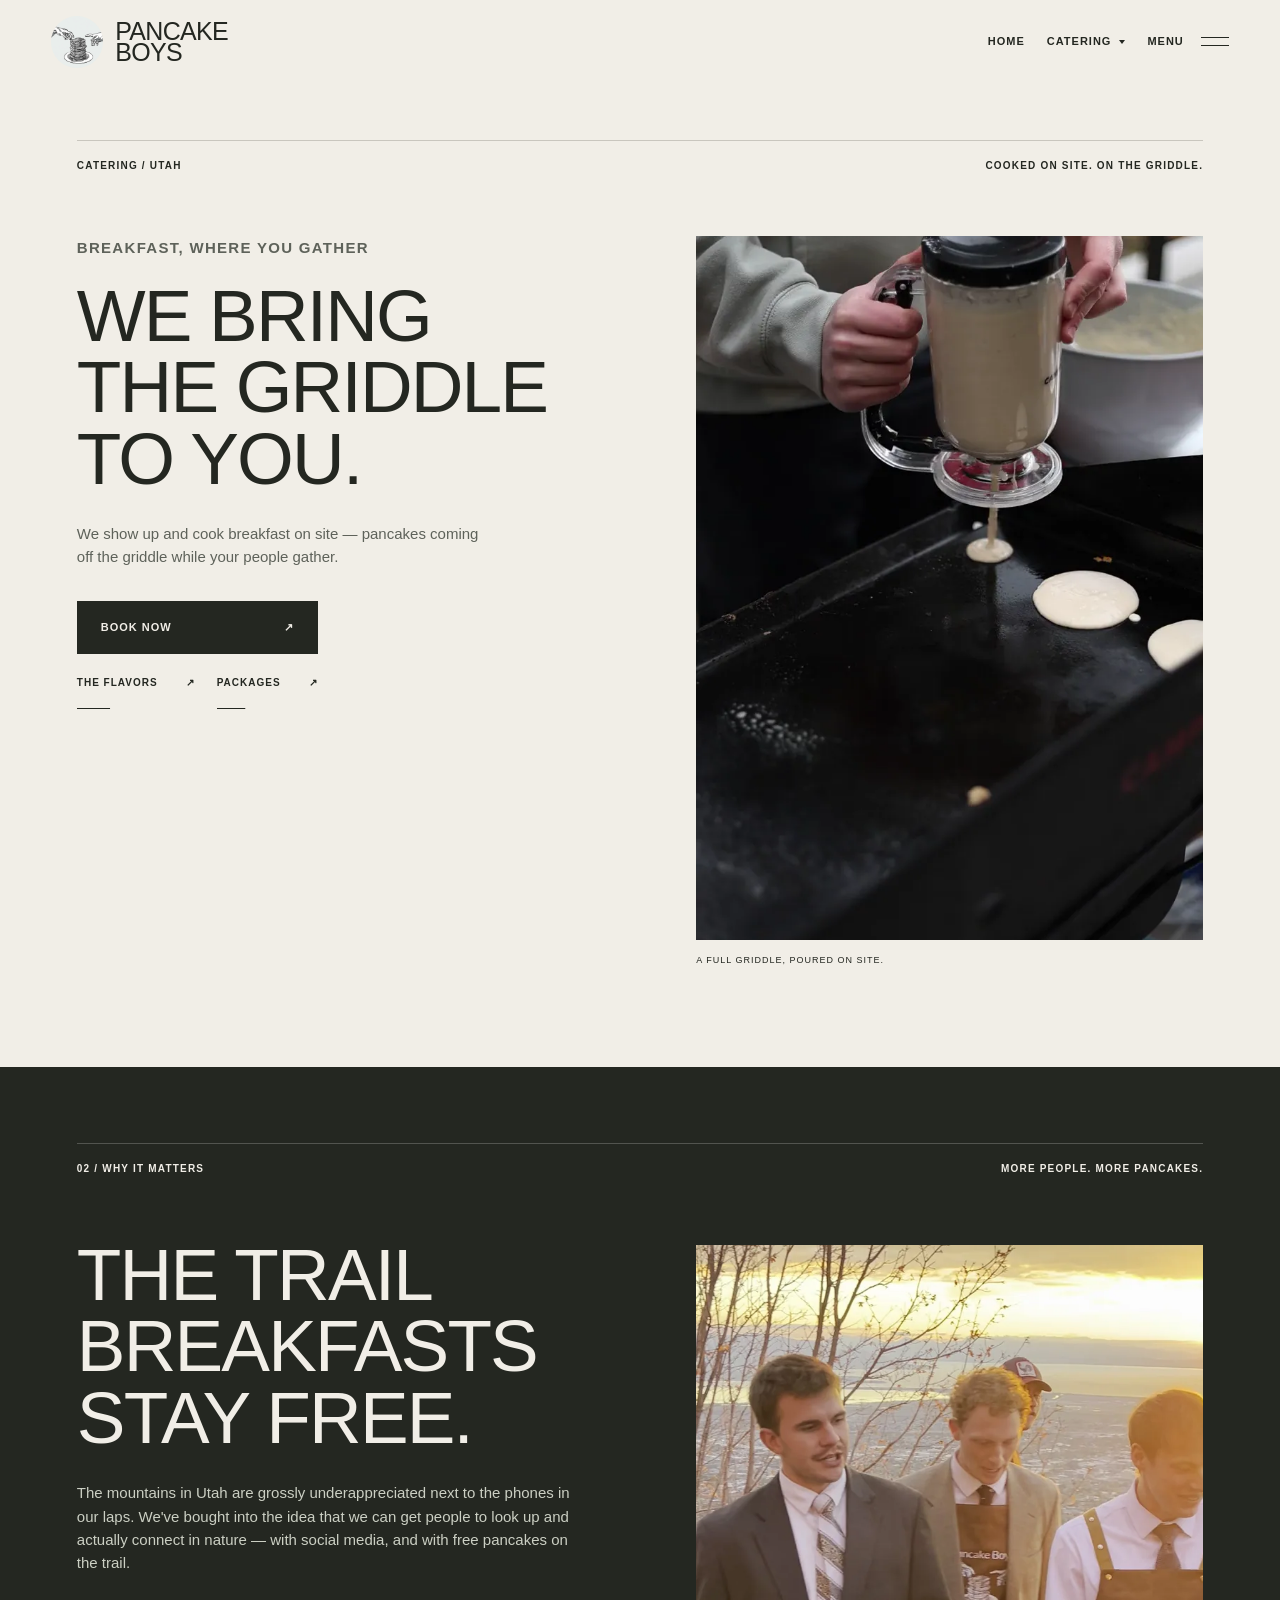
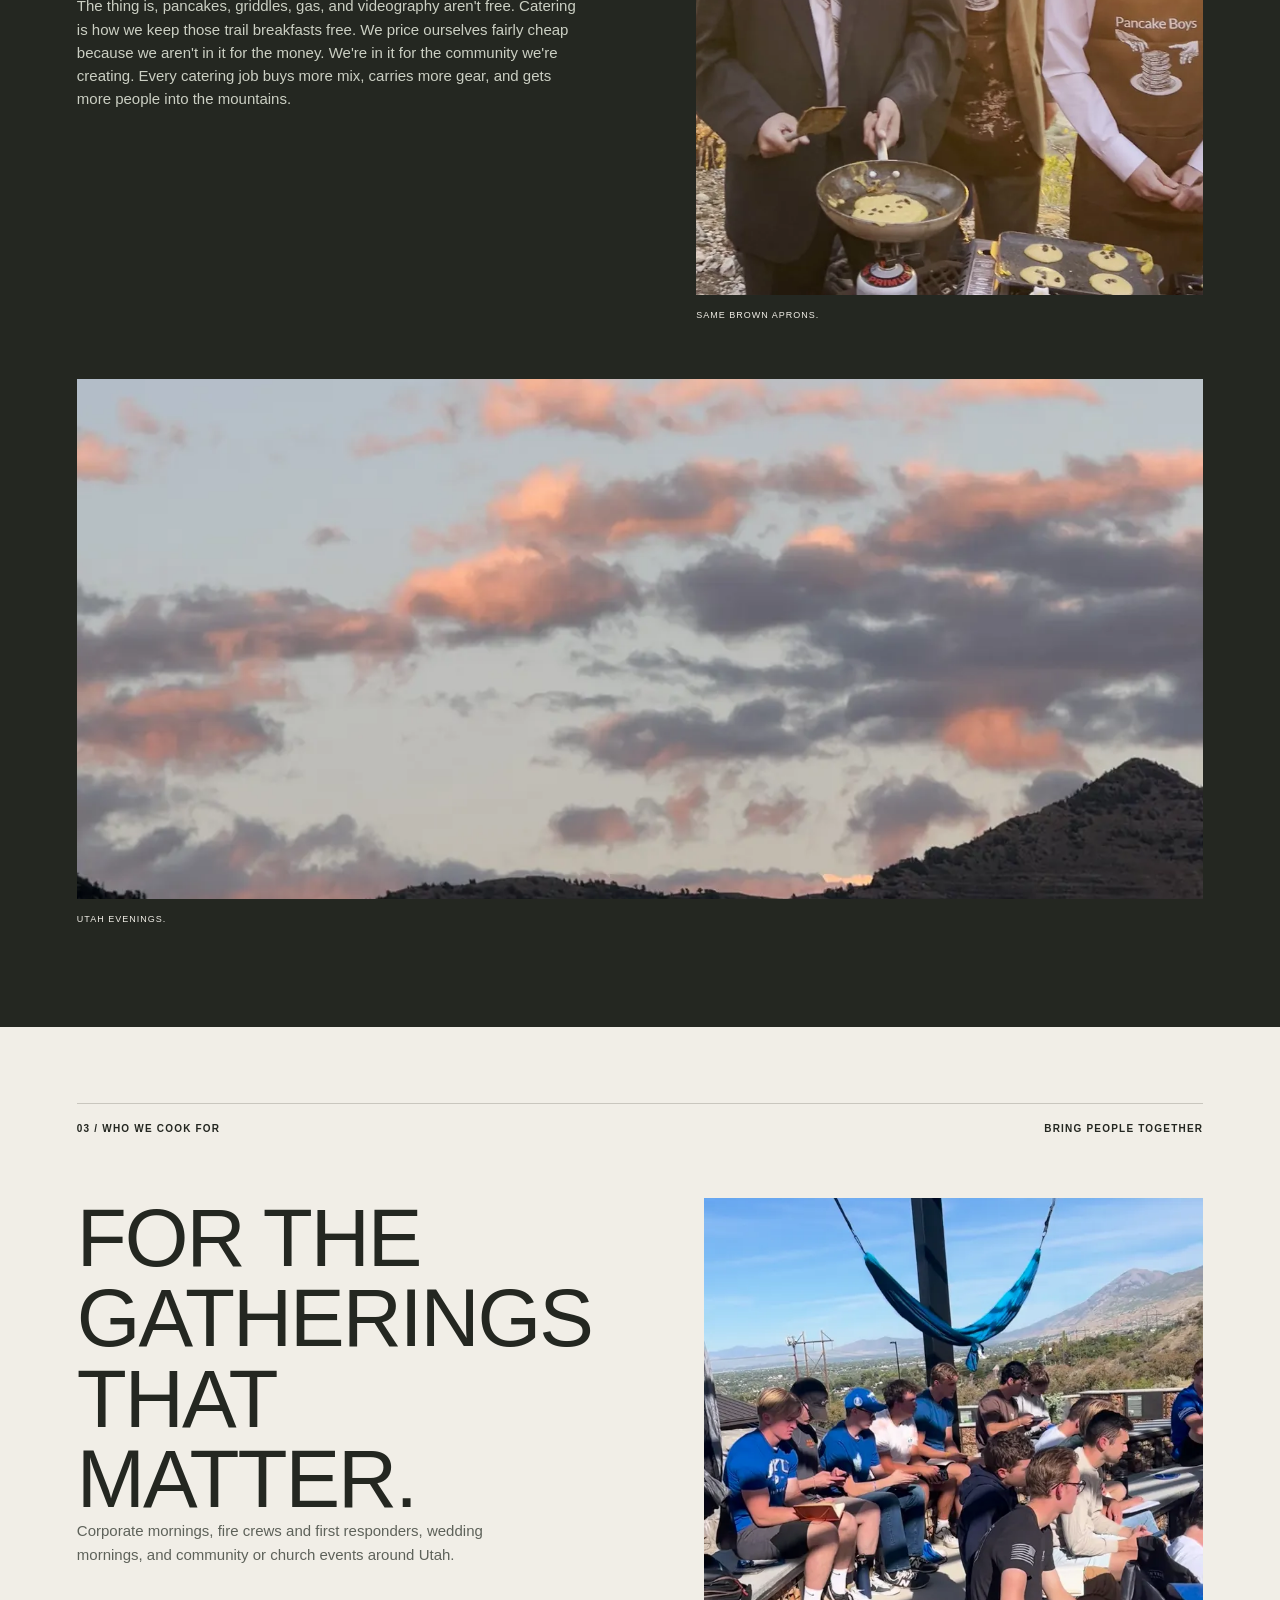
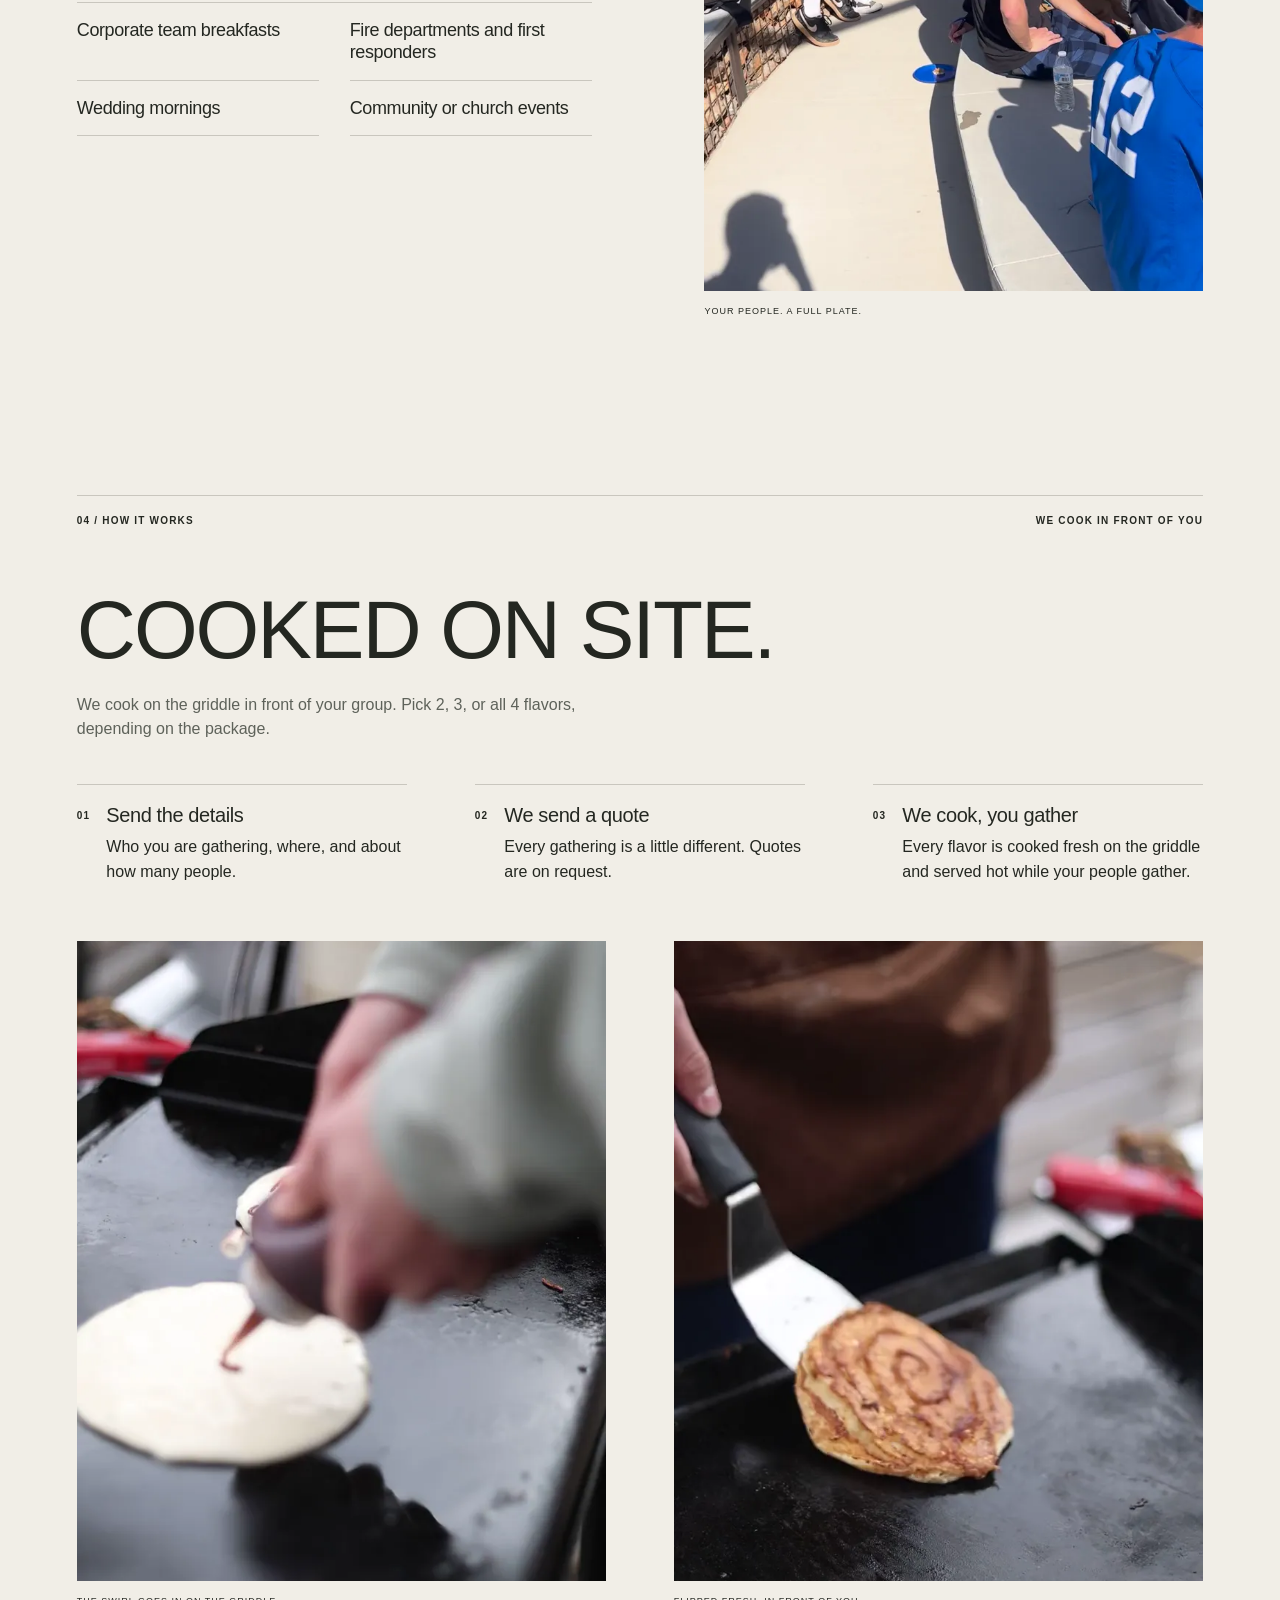
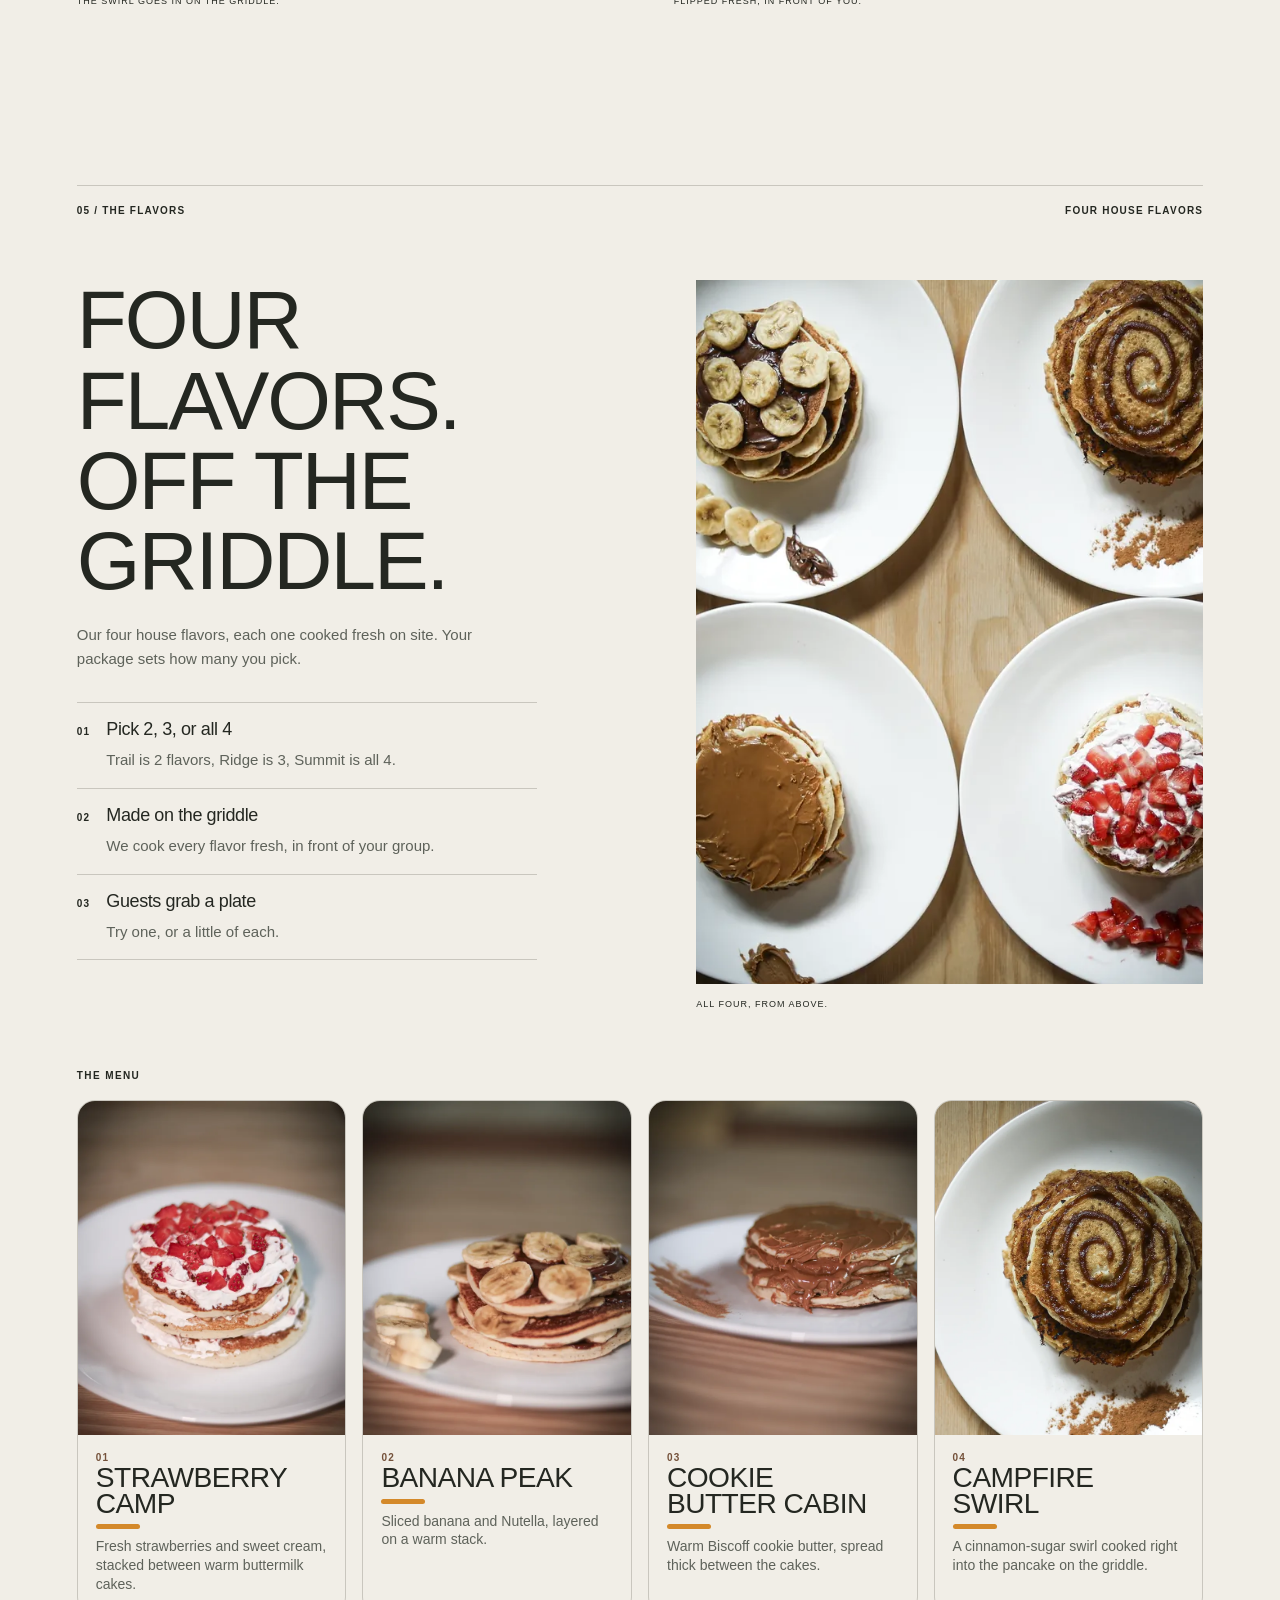
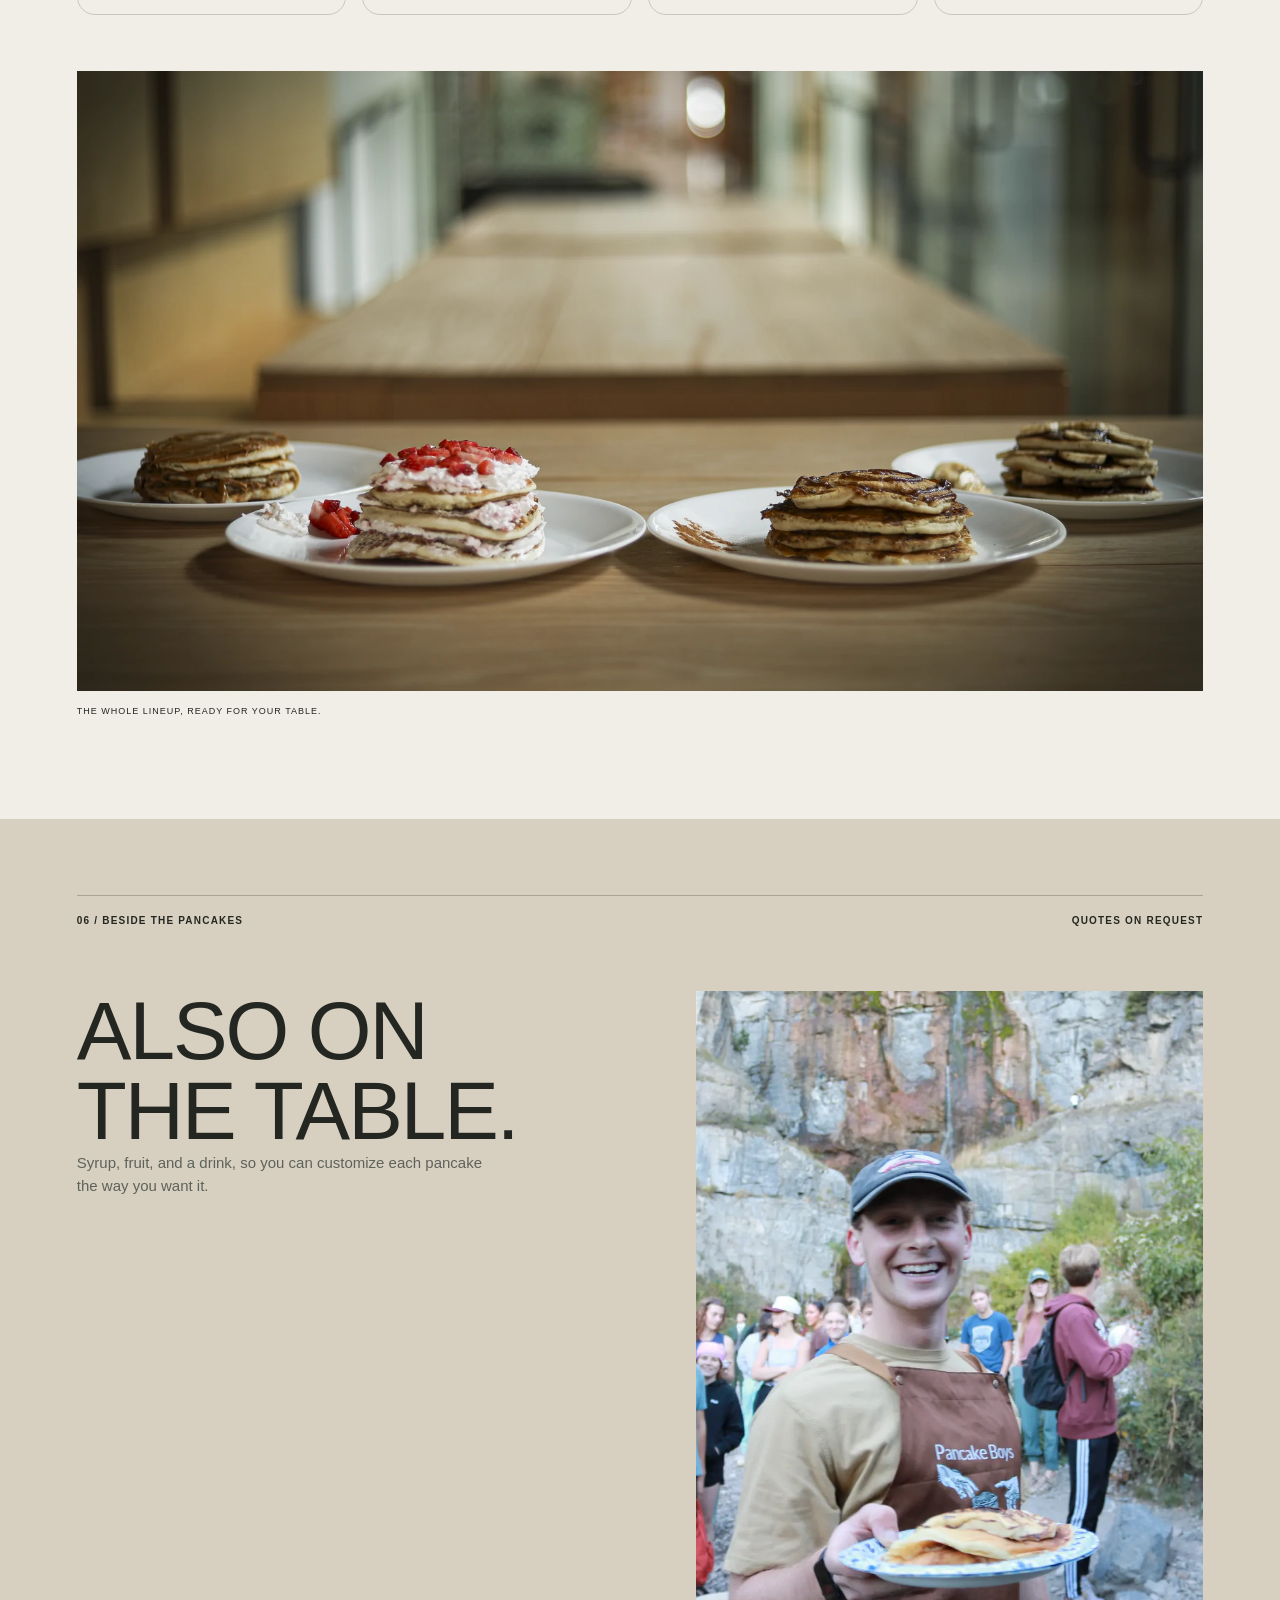
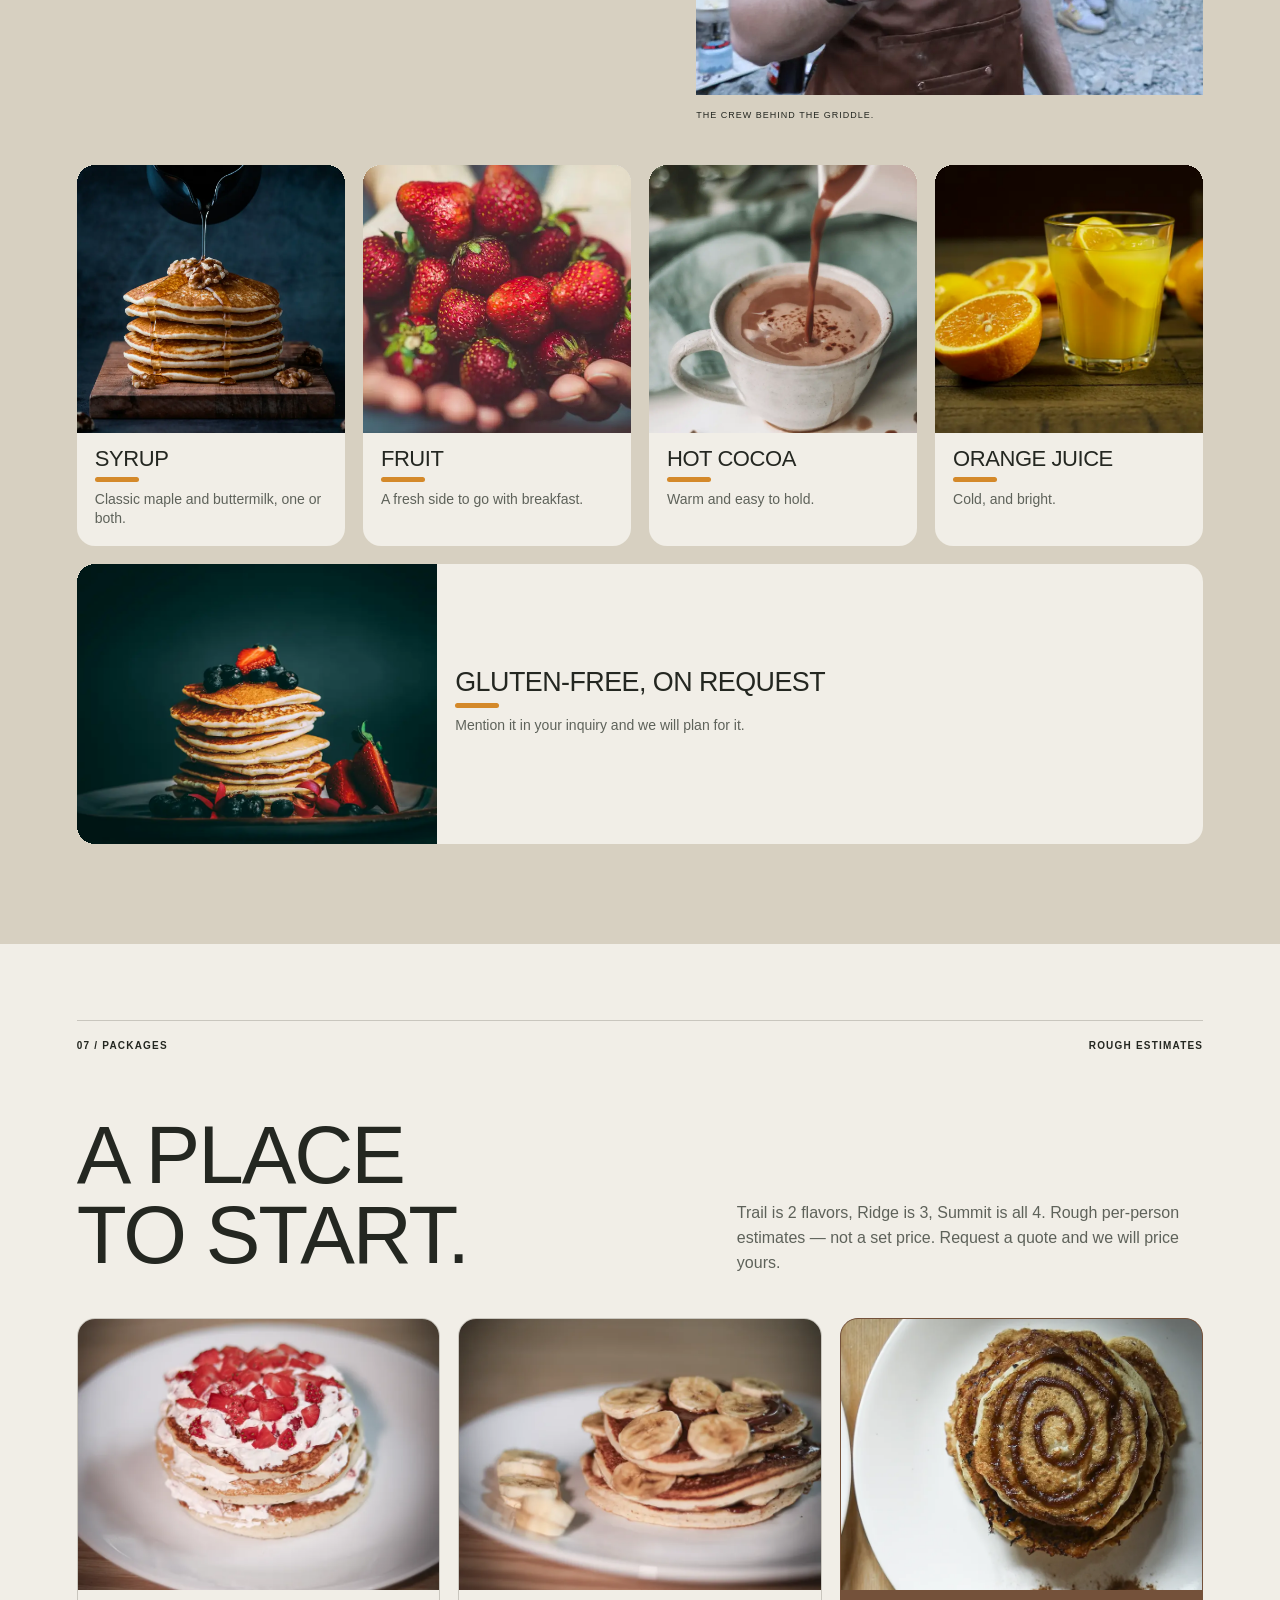
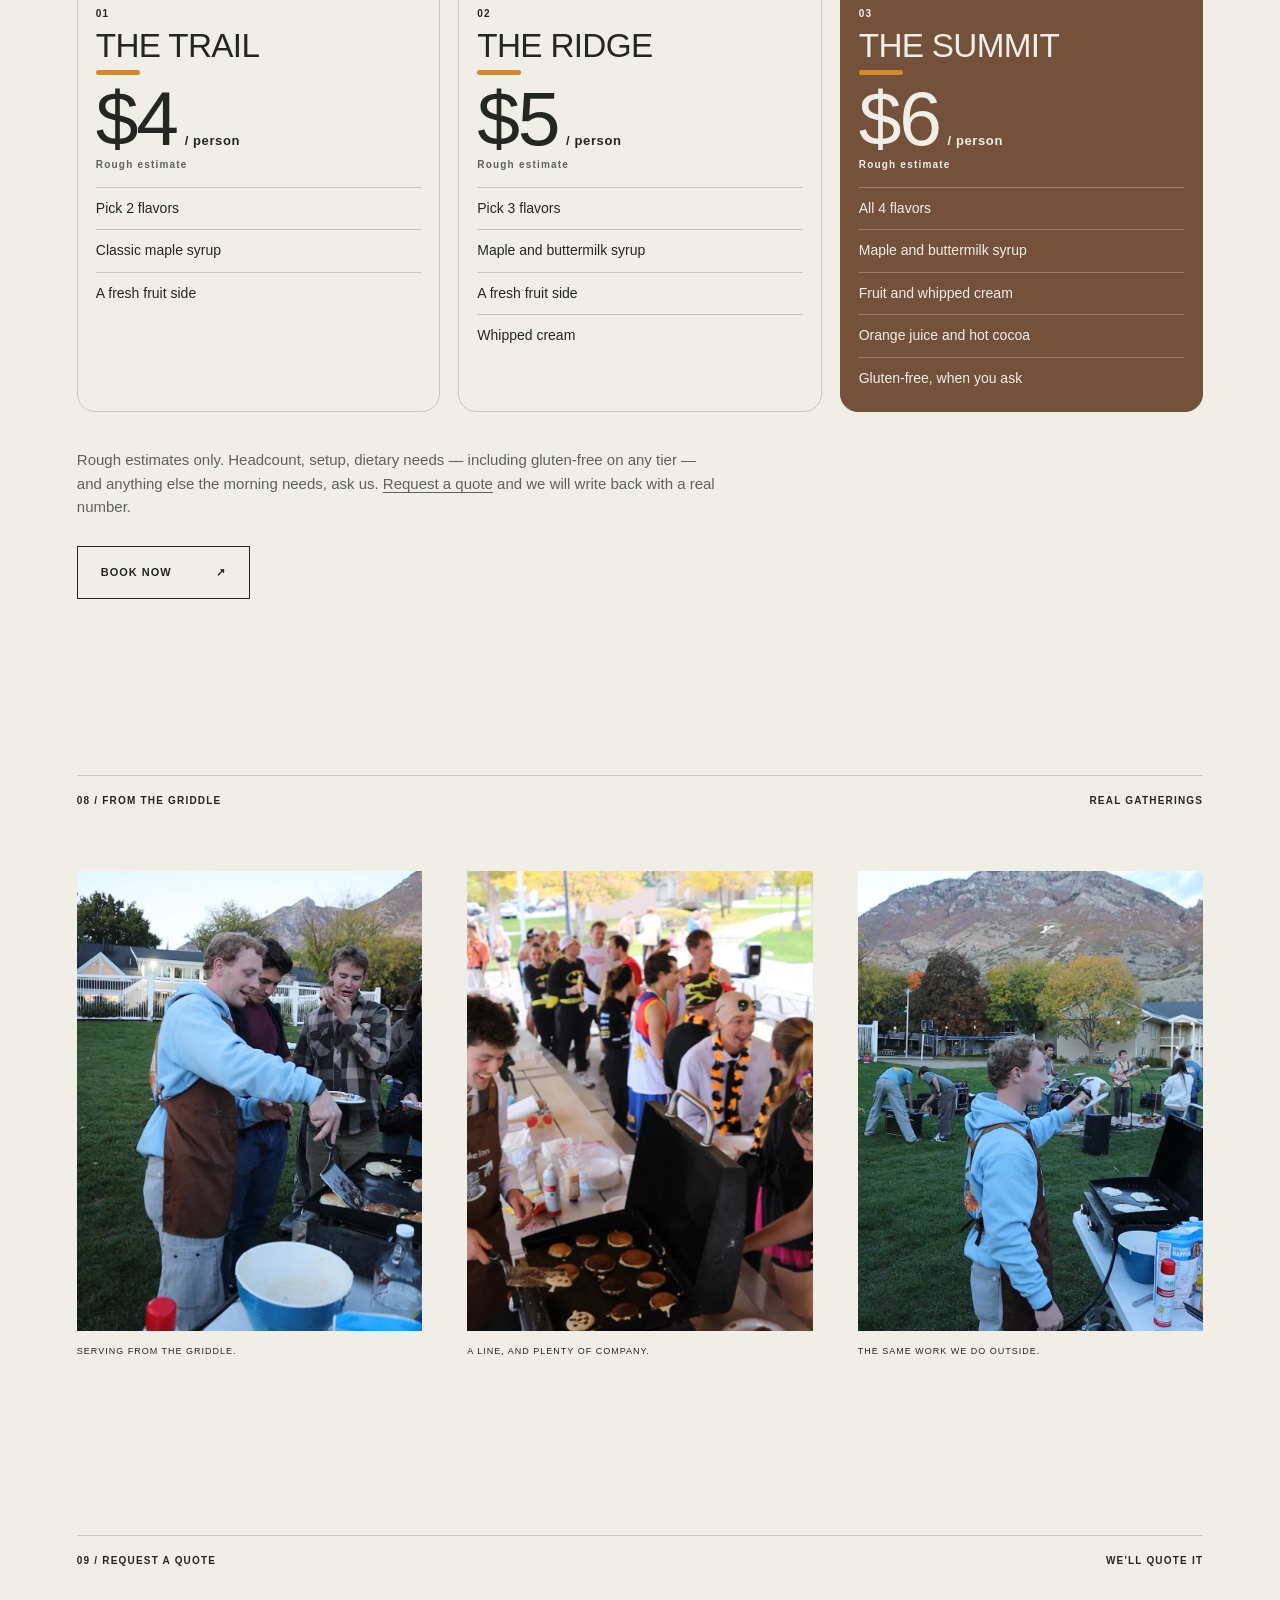
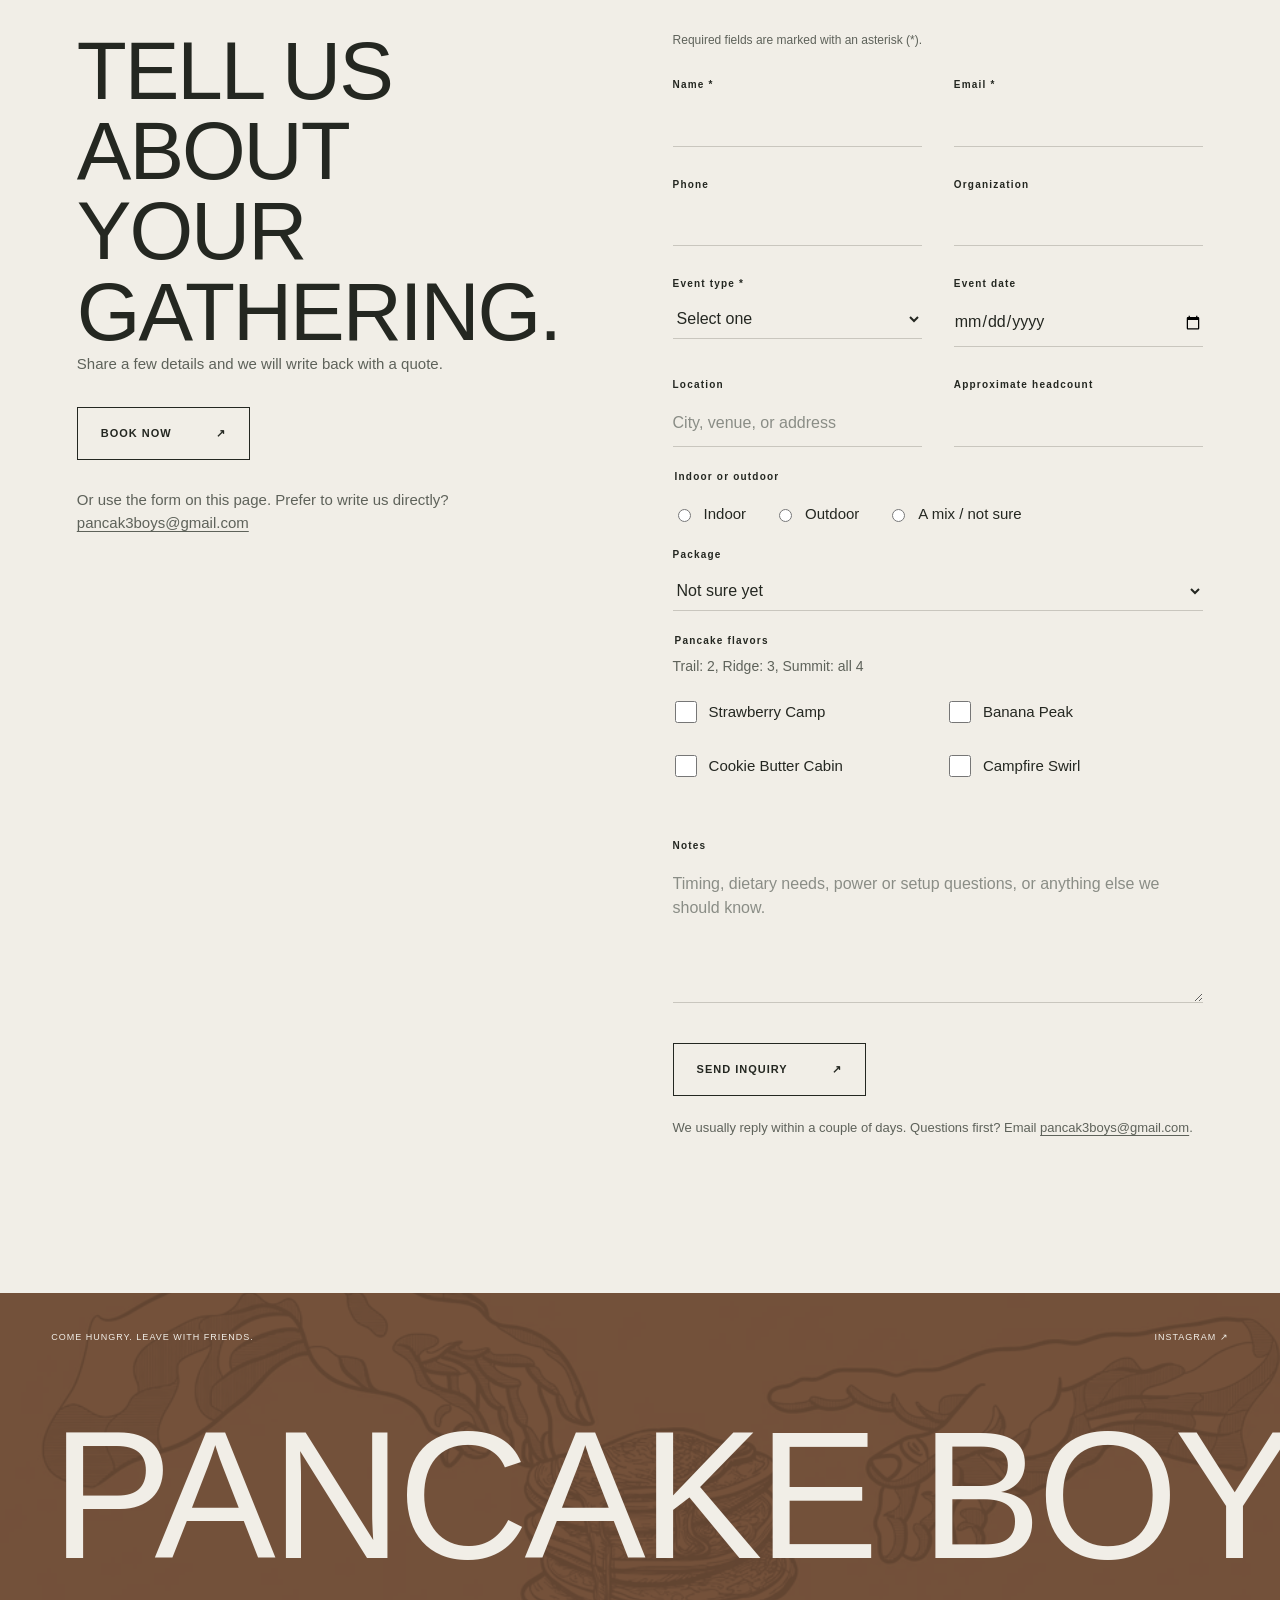
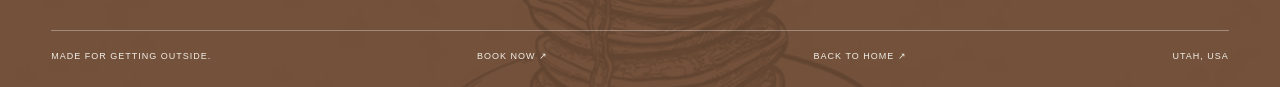
==== commit f13a099c: "Turn the catering videos upright and vertical. The camera clips were shot sideways, so all six (pour" ====
--- a/catering/index.html
+++ b/catering/index.html
@@ -20,8 +20,8 @@
   <meta name="twitter:description" content="On-site breakfast catering from Pancake Boys. We cook on the griddle at your gathering. Quotes on request.">
   <meta name="twitter:image" content="https://pancak3boys.com/website/assets/catering/og-catering.jpg">
   <link rel="icon" type="image/png" href="../website/assets/logo.png">
-  <link rel="preload" as="image" href="../website/assets/catering/catering-pour-poster.webp">
-  <link rel="stylesheet" href="../website/styles.css?v=catering-13">
+  <link rel="preload" as="image" href="../website/assets/catering/catering-pour-poster.webp?v=2">
+  <link rel="stylesheet" href="../website/styles.css?v=catering-14">
   <script src="../website/content.js" defer></script>
   <script src="../website/nav.js?v=1" defer></script>
   <script src="../website/bases.js?v=2" defer></script>
@@ -69,10 +69,10 @@
           </div>
         </div>
         <figure class="catering-photo catering-video-frame catering-hero-video parallax-frame" data-video-focus="pour">
-          <div class="parallax-clip" data-depth="0.6">
+          <div class="parallax-clip" data-depth="0.75">
             <div class="catering-video-wrap parallax-shift">
-              <img src="../website/assets/catering/catering-pour-poster.webp" width="1280" height="720" alt="Pancake batter poured from a pitcher onto a griddle already lined with rows of fresh pancakes" fetchpriority="high">
-              <video class="catering-inline-video" muted playsinline loop preload="metadata" poster="../website/assets/catering/catering-pour-poster.webp" data-src="../website/assets/catering/catering-pour.mp4" width="1280" height="720" disablepictureinpicture aria-label="Pancake batter poured from a pitcher onto a griddle already lined with rows of fresh pancakes"></video>
+              <img src="../website/assets/catering/catering-pour-poster.webp?v=2" width="720" height="1280" alt="Pancake batter poured from a pitcher onto a griddle already lined with rows of fresh pancakes" fetchpriority="high">
+              <video class="catering-inline-video" muted playsinline loop preload="metadata" poster="../website/assets/catering/catering-pour-poster.webp?v=2" data-src="../website/assets/catering/catering-pour.mp4?v=2" width="720" height="1280" disablepictureinpicture aria-label="Pancake batter poured from a pitcher onto a griddle already lined with rows of fresh pancakes"></video>
             </div>
           </div>
           <figcaption>A FULL GRIDDLE, POURED ON SITE.</figcaption>
@@ -163,8 +163,8 @@
         <figure class="catering-photo catering-video-frame parallax-frame reveal" data-video-focus="swirl">
           <div class="parallax-clip" data-depth="0.5">
             <div class="catering-video-wrap parallax-shift">
-              <img src="../website/assets/catering/catering-swirl-pipe-poster.webp" width="1280" height="720" alt="A cinnamon-sugar swirl piped onto a pancake as it cooks on the griddle" loading="lazy" decoding="async">
-              <video class="catering-inline-video" muted playsinline loop preload="none" poster="../website/assets/catering/catering-swirl-pipe-poster.webp" data-src="../website/assets/catering/catering-swirl-pipe.mp4" width="1280" height="720" disablepictureinpicture aria-label="A cinnamon-sugar swirl piped onto a pancake as it cooks on the griddle"></video>
+              <img src="../website/assets/catering/catering-swirl-pipe-poster.webp?v=2" width="720" height="1280" alt="A cinnamon-sugar swirl piped onto a pancake as it cooks on the griddle" loading="lazy" decoding="async">
+              <video class="catering-inline-video" muted playsinline loop preload="none" poster="../website/assets/catering/catering-swirl-pipe-poster.webp?v=2" data-src="../website/assets/catering/catering-swirl-pipe.mp4?v=2" width="720" height="1280" disablepictureinpicture aria-label="A cinnamon-sugar swirl piped onto a pancake as it cooks on the griddle"></video>
             </div>
           </div>
           <figcaption>THE SWIRL GOES IN ON THE GRIDDLE.</figcaption>
@@ -172,8 +172,8 @@
         <figure class="catering-photo catering-video-frame parallax-frame reveal" style="--i:1" data-video-focus="flip">
           <div class="parallax-clip" data-depth="0.5">
             <div class="catering-video-wrap parallax-shift">
-              <img src="../website/assets/catering/catering-flip-poster.webp" width="1280" height="720" alt="A Pancake Boy in a brown apron flipping a golden pancake with a spatula" loading="lazy" decoding="async">
-              <video class="catering-inline-video" muted playsinline loop preload="none" poster="../website/assets/catering/catering-flip-poster.webp" data-src="../website/assets/catering/catering-flip.mp4" width="1280" height="720" disablepictureinpicture aria-label="A Pancake Boy in a brown apron flipping a golden pancake with a spatula"></video>
+              <img src="../website/assets/catering/catering-flip-poster.webp?v=2" width="720" height="1280" alt="A Pancake Boy in a brown apron flipping a golden pancake with a spatula" loading="lazy" decoding="async">
+              <video class="catering-inline-video" muted playsinline loop preload="none" poster="../website/assets/catering/catering-flip-poster.webp?v=2" data-src="../website/assets/catering/catering-flip.mp4?v=2" width="720" height="1280" disablepictureinpicture aria-label="A Pancake Boy in a brown apron flipping a golden pancake with a spatula"></video>
             </div>
           </div>
           <figcaption>FLIPPED FRESH, IN FRONT OF YOU.</figcaption>
@@ -226,7 +226,7 @@
           <div class="parallax-clip" data-depth="0.4">
             <div class="parallax-shift">
               <img src="../website/assets/catering/flavor-strawberry-camp-sm.webp" srcset="../website/assets/catering/flavor-strawberry-camp-sm.webp 800w, ../website/assets/catering/flavor-strawberry-camp.webp 1201w" sizes="(max-width: 760px) 50vw, (max-width: 980px) 50vw, 25vw" width="1201" height="1600" alt="A tall stack of buttermilk pancakes layered with sweet cream and topped with fresh chopped strawberries" loading="lazy" decoding="async">
-              <video class="flavor-video" muted playsinline loop preload="none" data-src="../website/assets/catering/flavor-strawberry-camp.mp4" width="1280" height="720" disablepictureinpicture aria-hidden="true" tabindex="-1" style="object-position:28% 50%"></video>
+              <video class="flavor-video" muted playsinline loop preload="none" data-src="../website/assets/catering/flavor-strawberry-camp.mp4?v=2" width="720" height="1280" disablepictureinpicture aria-hidden="true" tabindex="-1"></video>
             </div>
           </div>
           <div class="menu-card-body">
@@ -239,7 +239,7 @@
           <div class="parallax-clip" data-depth="0.4">
             <div class="parallax-shift">
               <img src="../website/assets/catering/flavor-banana-peak-sm.webp" srcset="../website/assets/catering/flavor-banana-peak-sm.webp 800w, ../website/assets/catering/flavor-banana-peak.webp 1201w" sizes="(max-width: 760px) 50vw, (max-width: 980px) 50vw, 25vw" width="1201" height="1600" alt="A stack of pancakes layered with Nutella and topped with sliced banana, extra banana on the side of the plate" loading="lazy" decoding="async">
-              <video class="flavor-video" muted playsinline loop preload="none" data-src="../website/assets/catering/flavor-banana-peak.mp4" width="1280" height="720" disablepictureinpicture aria-hidden="true" tabindex="-1" style="object-position:45% 50%"></video>
+              <video class="flavor-video" muted playsinline loop preload="none" data-src="../website/assets/catering/flavor-banana-peak.mp4?v=2" width="720" height="1280" disablepictureinpicture aria-hidden="true" tabindex="-1"></video>
             </div>
           </div>
           <div class="menu-card-body">
@@ -264,7 +264,7 @@
           <div class="parallax-clip" data-depth="0.4">
             <div class="parallax-shift">
               <img src="../website/assets/catering/flavor-campfire-swirl-sm.webp" srcset="../website/assets/catering/flavor-campfire-swirl-sm.webp 800w, ../website/assets/catering/flavor-campfire-swirl.webp 1200w" sizes="(max-width: 760px) 50vw, (max-width: 980px) 50vw, 25vw" width="1200" height="1600" alt="A stack of pancakes with a dark cinnamon-sugar swirl cooked into the top, with a little cinnamon sugar on the plate" loading="lazy" decoding="async">
-              <video class="flavor-video" muted playsinline loop preload="none" data-src="../website/assets/catering/flavor-campfire-swirl.mp4" width="1280" height="720" disablepictureinpicture aria-hidden="true" tabindex="-1" style="object-position:55% 50%"></video>
+              <video class="flavor-video" muted playsinline loop preload="none" data-src="../website/assets/catering/flavor-campfire-swirl.mp4?v=2" width="720" height="1280" disablepictureinpicture aria-hidden="true" tabindex="-1"></video>
             </div>
           </div>
           <div class="menu-card-body">
--- a/website/styles.css
+++ b/website/styles.css
@@ -475,16 +475,10 @@
   .page-catering .hero-secondary-links{flex-direction:column;align-items:flex-start;gap:0}
 }
 
-/* Carter's own footage and photos: landscape video frames, the four-flavor menu, the lineup shot. */
-.page-catering .catering-hero .catering-hero-video .parallax-clip{aspect-ratio:4/3;max-height:none}
-.page-catering .catering-hero .story-layout.catering-split{align-items:center}
-.catering-video-frame[data-video-focus="pour"] img,
-.catering-video-frame[data-video-focus="pour"] .catering-inline-video{object-position:60% 50%}
-.catering-video-frame[data-video-focus="swirl"] img,
-.catering-video-frame[data-video-focus="swirl"] .catering-inline-video{object-position:42% 50%}
-.catering-video-frame[data-video-focus="flip"] img,
-.catering-video-frame[data-video-focus="flip"] .catering-inline-video{object-position:45% 50%}
-.page-catering .catering-video-pair .parallax-clip{aspect-ratio:4/3;max-height:none}
+/* Carter's own footage and photos: upright vertical video in portrait frames, the four-flavor menu, the lineup shot. */
+.catering-video-frame[data-video-focus="pour"] img,.catering-video-frame[data-video-focus="pour"] .catering-inline-video,
+.catering-video-frame[data-video-focus="swirl"] img,.catering-video-frame[data-video-focus="swirl"] .catering-inline-video,
+.catering-video-frame[data-video-focus="flip"] img,.catering-video-frame[data-video-focus="flip"] .catering-inline-video{object-position:center 50%}
 .catering-flavors-intro{margin-bottom:56px}
 .catering-flavors-intro h2{margin-bottom:22px}
 .flavor-steps{grid-template-columns:1fr;gap:0;margin:32px 0 0;max-width:460px}
@@ -512,8 +506,6 @@
   .flavor-grid-four .flavor-card{flex:0 1 calc((100% - 16px) / 2);width:calc((100% - 16px) / 2)}
 }
 @media(max-width:760px){
-  .page-catering .catering-hero .catering-hero-video .parallax-clip{aspect-ratio:4/3}
-  .page-catering .catering-video-pair .parallax-clip{aspect-ratio:4/3;max-height:none}
   .catering-flavors-intro{margin-bottom:40px}
   .flavor-steps{max-width:none}
   .flavor-grid.flavor-grid-four{gap:12px}
